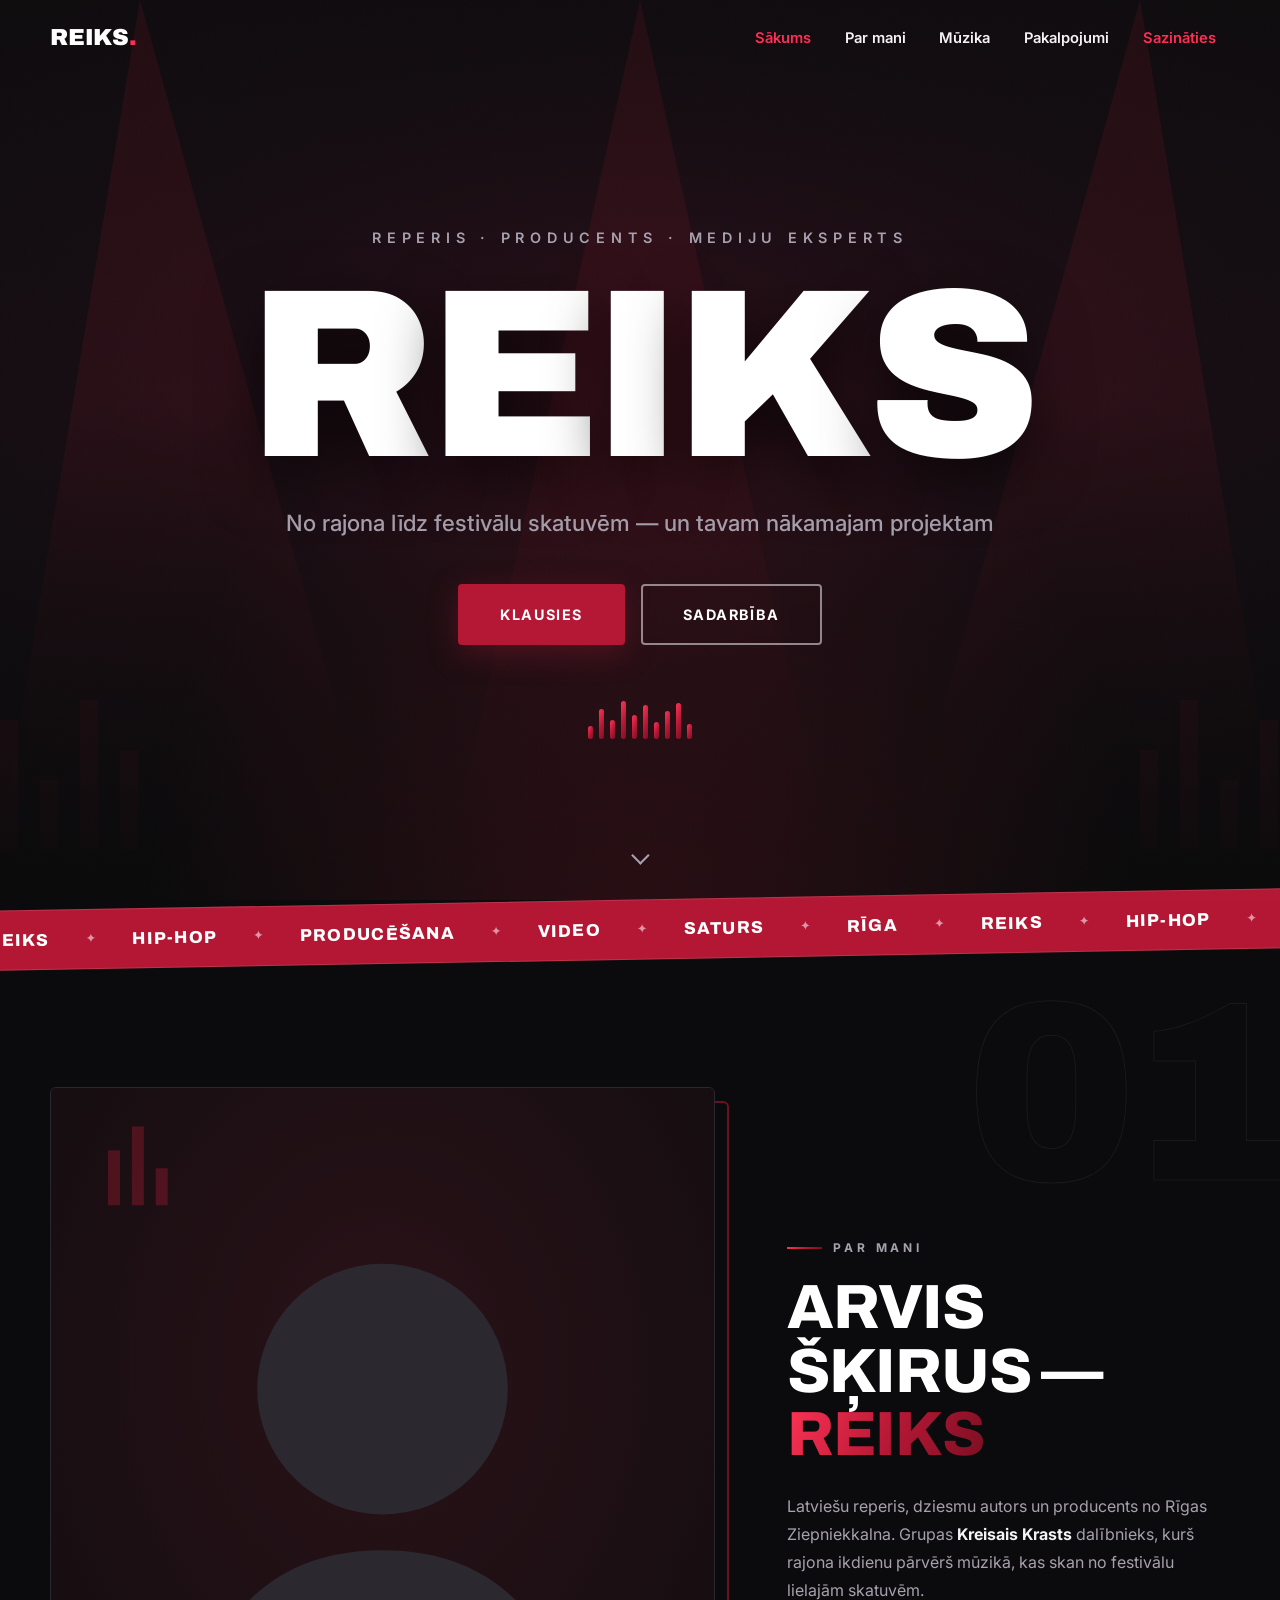
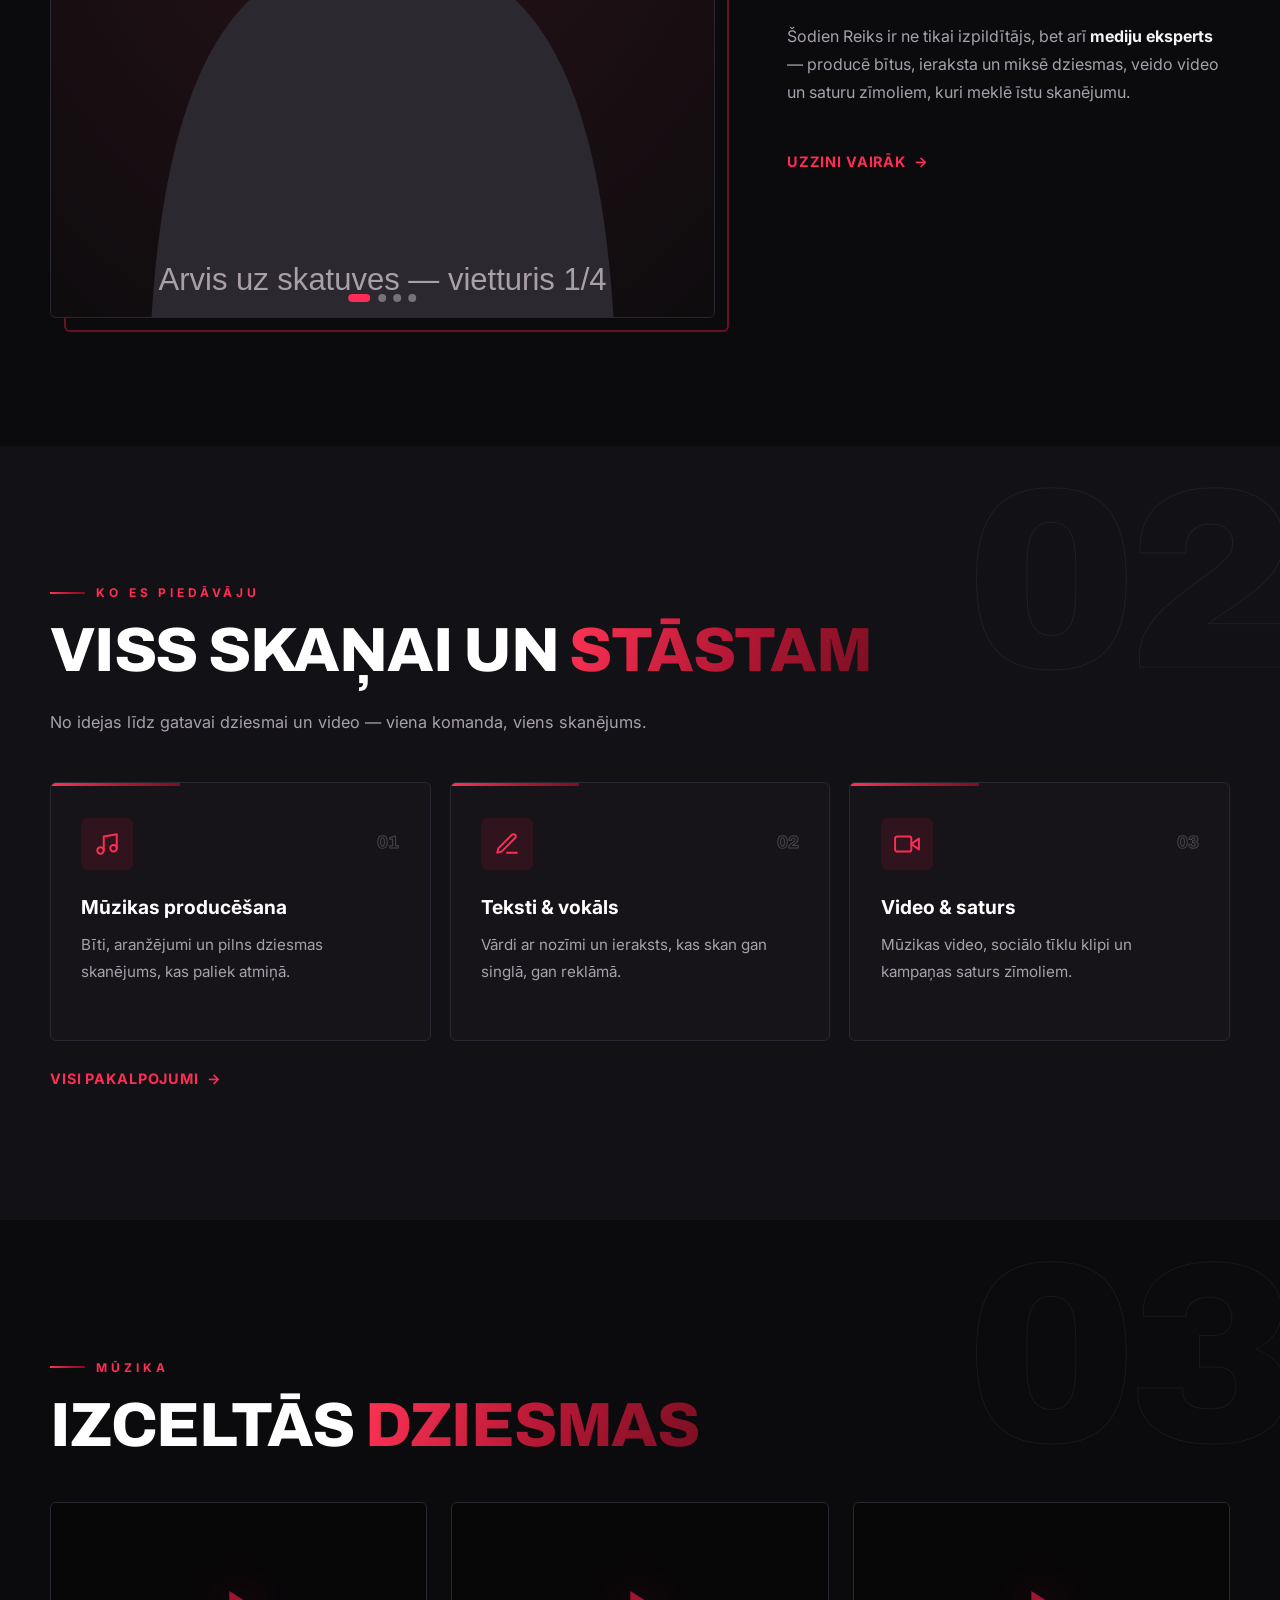
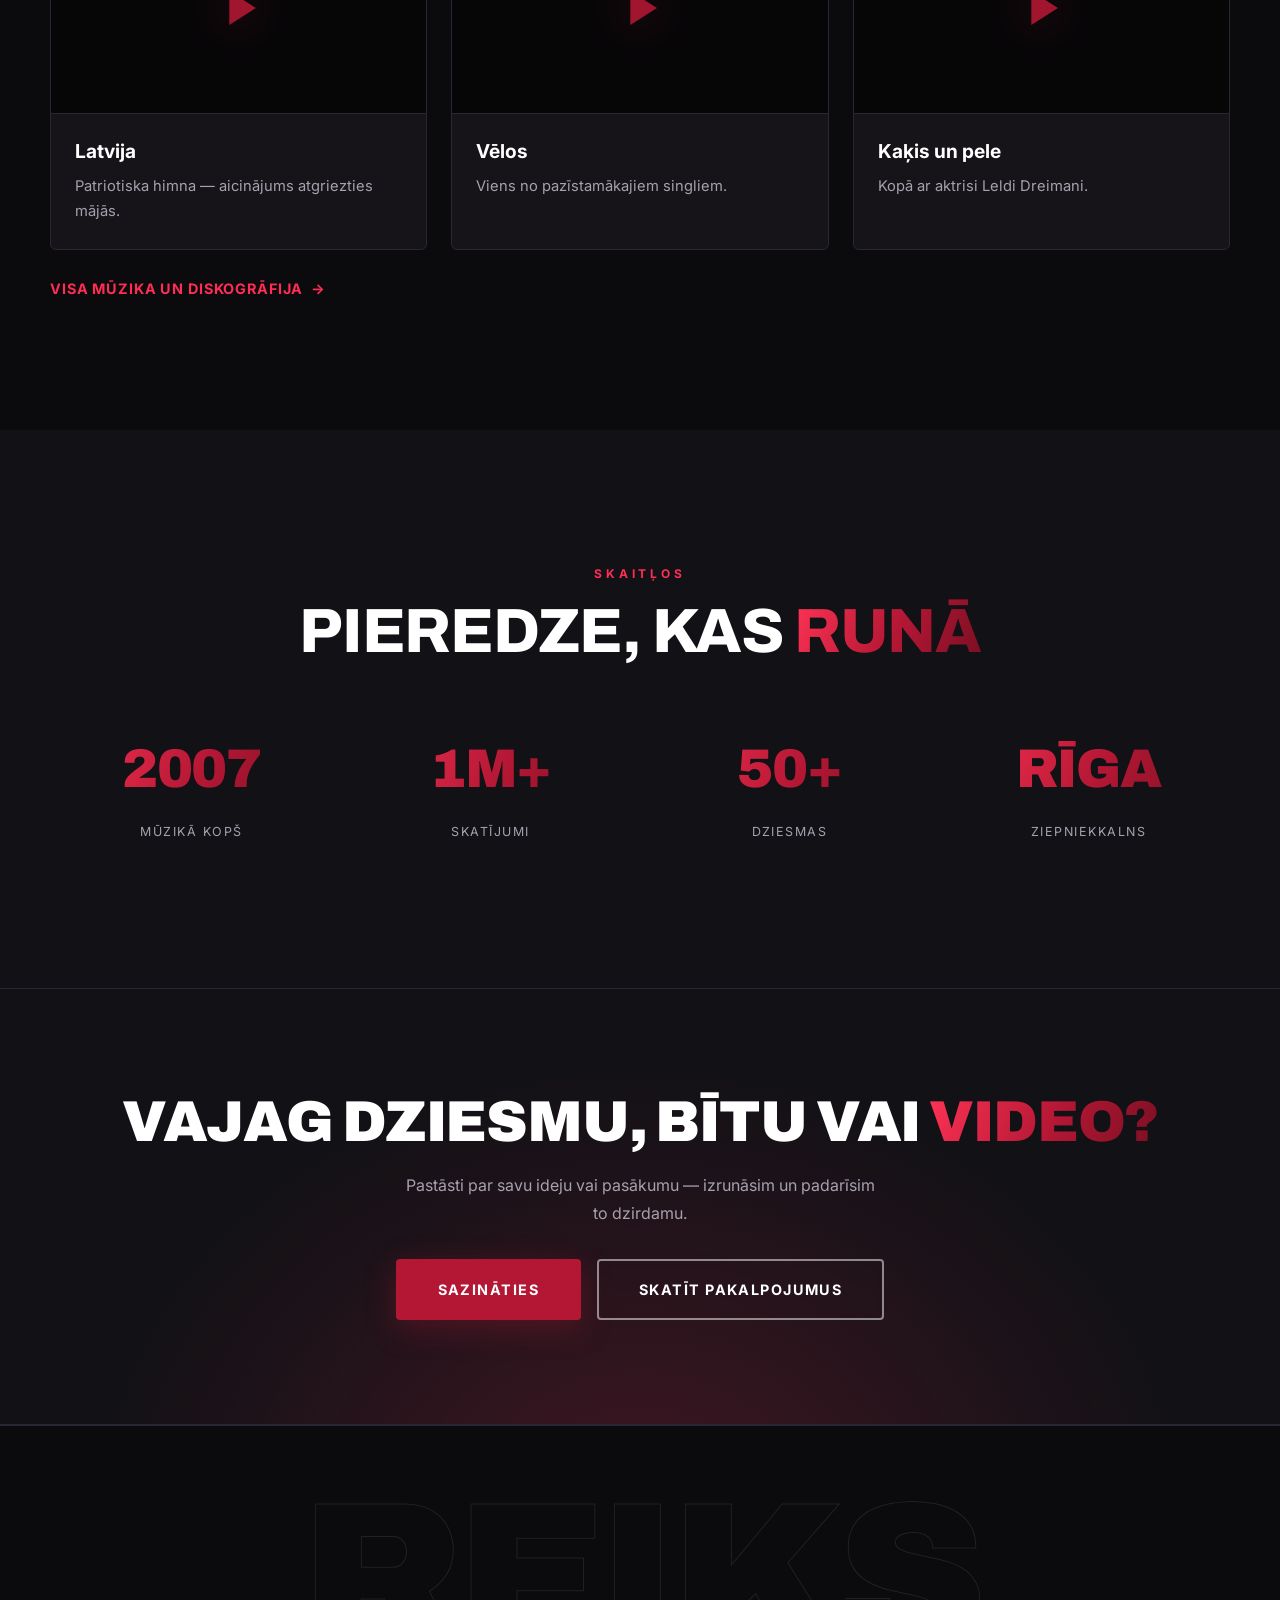
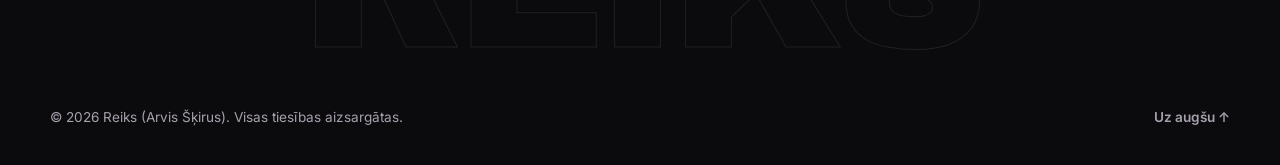
==== index.html @ 03c7bd0c "REIKS multi-page site: home, about, music, services Artist + media-expert site built on the reiks-la" ====
<!DOCTYPE html>
<html lang="lv">
<head>
  <meta charset="UTF-8">
  <meta name="viewport" content="width=device-width, initial-scale=1.0">
  <meta name="description" content="REIKS (Arvis Šķirus) — latviešu reperis, dziesmu autors, producents un mediju eksperts no Rīgas. Mūzika, sadarbības, producēšana, video un saturs.">
  <title>REIKS — Reperis · Producents · Mediju eksperts</title>
  <link rel="icon" type="image/svg+xml" href="assets/favicon.svg">
  <link rel="canonical" href="https://reiks.lv/">

  <!-- Open Graph / social sharing -->
  <meta property="og:type" content="website">
  <meta property="og:site_name" content="REIKS">
  <meta property="og:locale" content="lv_LV">
  <meta property="og:url" content="https://reiks.lv/">
  <meta property="og:title" content="REIKS — Reperis · Producents · Mediju eksperts">
  <meta property="og:description" content="Latviešu reperis, dziesmu autors, producents un mediju eksperts no Rīgas. Mūzika, producēšana, video un saturs.">
  <meta name="twitter:card" content="summary_large_image">

  <link rel="preconnect" href="https://fonts.googleapis.com">
  <link rel="preconnect" href="https://fonts.gstatic.com" crossorigin>
  <link href="https://fonts.googleapis.com/css2?family=Archivo:wght@600;700;800;900&family=Inter:wght@400;500;600;700;800&display=swap" rel="stylesheet">
  <link rel="stylesheet" href="styles.css">
</head>
<body>

  <div class="scroll-progress" aria-hidden="true"></div>

  <!-- ============================================================
       SHARED NAVIGATION (identical on every page — update all 4
       files if you change the links)
       ============================================================ -->
  <header class="site-header" id="site-header">
    <nav class="nav container" aria-label="Galvenā navigācija">
      <a href="/" class="nav__logo">REIKS<span class="nav__logo-dot">.</span></a>
      <button class="nav__toggle" aria-label="Atvērt izvēlni" aria-expanded="false" aria-controls="nav-menu">
        <span class="nav__toggle-bar"></span>
        <span class="nav__toggle-bar"></span>
        <span class="nav__toggle-bar"></span>
      </button>
      <ul class="nav__menu" id="nav-menu">
        <li><a href="/" class="nav__link nav__link--active">Sākums</a></li>
        <li><a href="/about" class="nav__link">Par mani</a></li>
        <li><a href="/music" class="nav__link">Mūzika</a></li>
        <li><a href="/services" class="nav__link">Pakalpojumi</a></li>
        <li><a href="/services#kontakti" class="nav__link nav__link--cta">Sazināties</a></li>
      </ul>
    </nav>
  </header>

  <main>

    <!-- ============================================================
         HERO
         ============================================================ -->
    <section class="hero" id="sakums">
      <div class="hero__overlay"></div>
      <div class="hero__content container">
        <p class="hero__kicker">Reperis · Producents · Mediju eksperts</p>
        <h1 class="hero__title" id="hero-title">REIKS</h1>
        <p class="hero__tagline">No rajona līdz festivālu skatuvēm — un tavam nākamajam projektam</p>
        <div class="hero__actions">
          <a href="/music" class="btn btn--primary">Klausies</a>
          <a href="/services" class="btn btn--outline">Sadarbība</a>
        </div>
        <div class="hero__eq" aria-hidden="true">
          <span></span><span></span><span></span><span></span><span></span>
          <span></span><span></span><span></span><span></span><span></span>
        </div>
      </div>
      <a href="#par-mani" class="hero__scroll" aria-label="Ritināt uz leju">
        <span class="hero__scroll-arrow"></span>
      </a>
    </section>

    <!-- MARQUEE -->
    <div class="marquee" aria-hidden="true">
      <div class="marquee__inner">
        <span>REIKS</span><i>✦</i><span>HIP-HOP</span><i>✦</i><span>PRODUCĒŠANA</span><i>✦</i><span>VIDEO</span><i>✦</i><span>SATURS</span><i>✦</i><span>RĪGA</span><i>✦</i>
        <span>REIKS</span><i>✦</i><span>HIP-HOP</span><i>✦</i><span>PRODUCĒŠANA</span><i>✦</i><span>VIDEO</span><i>✦</i><span>SATURS</span><i>✦</i><span>RĪGA</span><i>✦</i>
      </div>
    </div>

    <!-- ============================================================
         ABOUT TEASER (links to About page)
         ============================================================ -->
    <section class="section about" id="par-mani">
      <span class="section__ghost" aria-hidden="true">01</span>
      <div class="container split">
        <div class="split__media reveal">
          <div class="slideshow" role="img" aria-label="Reiks — foto slīdrāde">
            <img class="slideshow__slide slideshow__slide--active" src="assets/images/slide-1.svg" alt="Reiks uz skatuves">
            <img class="slideshow__slide" src="assets/images/slide-2.svg" alt="Reiks studijā" loading="lazy">
            <img class="slideshow__slide" src="assets/images/slide-3.svg" alt="Reiks festivālā" loading="lazy">
            <img class="slideshow__slide" src="assets/images/slide-4.svg" alt="Reiks ar publiku" loading="lazy">
            <div class="slideshow__dots" aria-hidden="true"></div>
          </div>
          <div class="about__image-frame" aria-hidden="true"></div>
        </div>
        <div class="about__text">
          <p class="section__kicker reveal">Par mani</p>
          <h2 class="section__title reveal">Arvis Šķirus — <span class="accent">Reiks</span></h2>
          <p class="reveal">
            Latviešu reperis, dziesmu autors un producents no Rīgas Ziepniekkalna.
            Grupas <strong>Kreisais Krasts</strong> dalībnieks, kurš rajona ikdienu
            pārvērš mūzikā, kas skan no festivālu lielajām skatuvēm.
          </p>
          <p class="reveal">
            Šodien Reiks ir ne tikai izpildītājs, bet arī <strong>mediju eksperts</strong> —
            producē bītus, ieraksta un miksē dziesmas, veido video un saturu
            zīmoliem, kuri meklē īstu skanējumu.
          </p>
          <a href="/about" class="arrow-link reveal">Uzzini vairāk <span aria-hidden="true">→</span></a>
        </div>
      </div>
    </section>

    <!-- ============================================================
         CAPABILITIES PREVIEW (links to Services page)
         ============================================================ -->
    <section class="section section--alt" id="prasmes">
      <span class="section__ghost" aria-hidden="true">02</span>
      <div class="container">
        <p class="section__kicker reveal">Ko es piedāvāju</p>
        <h2 class="section__title reveal">Viss skaņai un <span class="accent">stāstam</span></h2>
        <p class="section__lead reveal">
          No idejas līdz gatavai dziesmai un video — viena komanda, viens skanējums.
        </p>

        <div class="services-grid">
          <article class="service-card glow-card reveal">
            <div class="service-card__head">
              <div class="service-card__icon" aria-hidden="true">
                <svg viewBox="0 0 24 24" fill="none" stroke="currentColor" stroke-width="1.8" stroke-linecap="round" stroke-linejoin="round"><path d="M9 18V5l12-2v13"/><circle cx="6" cy="18" r="3"/><circle cx="18" cy="16" r="3"/></svg>
              </div>
              <span class="service-card__no">01</span>
            </div>
            <h3 class="service-card__title">Mūzikas producēšana</h3>
            <p class="service-card__text">Bīti, aranžējumi un pilns dziesmas skanējums, kas paliek atmiņā.</p>
          </article>

          <article class="service-card glow-card reveal">
            <div class="service-card__head">
              <div class="service-card__icon" aria-hidden="true">
                <svg viewBox="0 0 24 24" fill="none" stroke="currentColor" stroke-width="1.8" stroke-linecap="round" stroke-linejoin="round"><path d="M12 20h9"/><path d="M16.5 3.5a2.121 2.121 0 0 1 3 3L7 19l-4 1 1-4L16.5 3.5z"/></svg>
              </div>
              <span class="service-card__no">02</span>
            </div>
            <h3 class="service-card__title">Teksti & vokāls</h3>
            <p class="service-card__text">Vārdi ar nozīmi un ieraksts, kas skan gan singlā, gan reklāmā.</p>
          </article>

          <article class="service-card glow-card reveal">
            <div class="service-card__head">
              <div class="service-card__icon" aria-hidden="true">
                <svg viewBox="0 0 24 24" fill="none" stroke="currentColor" stroke-width="1.8" stroke-linecap="round" stroke-linejoin="round"><path d="M23 7l-7 5 7 5V7z"/><rect x="1" y="5" width="15" height="14" rx="2" ry="2"/></svg>
              </div>
              <span class="service-card__no">03</span>
            </div>
            <h3 class="service-card__title">Video & saturs</h3>
            <p class="service-card__text">Mūzikas video, sociālo tīklu klipi un kampaņas saturs zīmoliem.</p>
          </article>
        </div>

        <a href="/services" class="arrow-link reveal">Visi pakalpojumi <span aria-hidden="true">→</span></a>
      </div>
    </section>

    <!-- ============================================================
         FEATURED MUSIC (links to Music page)
         ============================================================ -->
    <section class="section music" id="muzika">
      <span class="section__ghost" aria-hidden="true">03</span>
      <div class="container">
        <p class="section__kicker reveal">Mūzika</p>
        <h2 class="section__title reveal">Izceltās <span class="accent">dziesmas</span></h2>

        <div class="music__grid">
          <article class="track-card glow-card reveal">
            <div class="track-card__embed">
              <!-- EMBED PLACEHOLDER — replace with a YouTube/Spotify iframe -->
              <div class="track-card__placeholder" aria-hidden="true">
                <svg viewBox="0 0 24 24" fill="currentColor"><path d="M8 5v14l11-7z"/></svg>
              </div>
            </div>
            <div class="track-card__body">
              <h3 class="track-card__title">Latvija</h3>
              <p class="track-card__text">Patriotiska himna — aicinājums atgriezties mājās.</p>
            </div>
          </article>

          <article class="track-card glow-card reveal">
            <div class="track-card__embed">
              <div class="track-card__placeholder" aria-hidden="true">
                <svg viewBox="0 0 24 24" fill="currentColor"><path d="M8 5v14l11-7z"/></svg>
              </div>
            </div>
            <div class="track-card__body">
              <h3 class="track-card__title">Vēlos</h3>
              <p class="track-card__text">Viens no pazīstamākajiem singliem.</p>
            </div>
          </article>

          <article class="track-card glow-card reveal">
            <div class="track-card__embed">
              <div class="track-card__placeholder" aria-hidden="true">
                <svg viewBox="0 0 24 24" fill="currentColor"><path d="M8 5v14l11-7z"/></svg>
              </div>
            </div>
            <div class="track-card__body">
              <h3 class="track-card__title">Kaķis un pele</h3>
              <p class="track-card__text">Kopā ar aktrisi Leldi Dreimani.</p>
            </div>
          </article>
        </div>

        <a href="/music" class="arrow-link reveal">Visa mūzika un diskogrāfija <span aria-hidden="true">→</span></a>
      </div>
    </section>

    <!-- ============================================================
         METRICS BAND
         ============================================================ -->
    <section class="section section--alt section--center">
      <div class="container">
        <p class="section__kicker reveal">Skaitļos</p>
        <h2 class="section__title reveal">Pieredze, kas <span class="accent">runā</span></h2>
        <div class="metrics">
          <div class="metric reveal"><span class="metric__num">2007</span><span class="metric__label">Mūzikā kopš</span></div>
          <div class="metric reveal"><span class="metric__num">1M+</span><span class="metric__label">Skatījumi</span></div>
          <div class="metric reveal"><span class="metric__num">50+</span><span class="metric__label">Dziesmas</span></div>
          <div class="metric reveal"><span class="metric__num">RĪGA</span><span class="metric__label">Ziepniekkalns</span></div>
        </div>
      </div>
    </section>

    <!-- ============================================================
         CTA BAND
         ============================================================ -->
    <section class="cta-band">
      <div class="container">
        <h2 class="cta-band__title reveal">Vajag dziesmu, bītu vai <span class="accent">video?</span></h2>
        <p class="cta-band__text reveal">Pastāsti par savu ideju vai pasākumu — izrunāsim un padarīsim to dzirdamu.</p>
        <div class="cta-band__actions reveal">
          <a href="/services#kontakti" class="btn btn--primary">Sazināties</a>
          <a href="/services" class="btn btn--outline">Skatīt pakalpojumus</a>
        </div>
      </div>
    </section>

  </main>

  <!-- ============================================================
       SHARED FOOTER
       ============================================================ -->
  <footer class="site-footer">
    <p class="site-footer__wordmark" aria-hidden="true">REIKS</p>
    <div class="container site-footer__inner">
      <p class="site-footer__copy">© <span id="year">2026</span> Reiks (Arvis Šķirus). Visas tiesības aizsargātas.</p>
      <a href="#sakums" class="site-footer__top">Uz augšu ↑</a>
    </div>
  </footer>

  <script src="script.js"></script>
</body>
</html>
---- styles.css ----
/* ================================================================
   REIKS — LANDING PAGE STYLES  (v2 — "top tier" design pass)
   ----------------------------------------------------------------
   HOW TO EDIT:
   - All colors, fonts and spacing live in the :root variables below.
     Change a value once and it updates everywhere.
   - Each section of the page has its own clearly-marked block.
   - Mobile-first: base styles are for phones; @media blocks at the
     end adapt the layout for tablets and desktops.
   ================================================================ */

/* ----------------------------------------------------------------
   DESIGN TOKENS (colors, fonts, spacing)
   ---------------------------------------------------------------- */
:root {
  /* Colors — crimson accent on a warm near-black theme (bold-modern) */
  --color-bg:        #0b0b0d;   /* page background */
  --color-bg-alt:    #121116;   /* alternate section background */
  --color-surface:   #161419;   /* cards */
  --color-border:    #2a2732;   /* subtle card borders */
  --color-text:      #f5f2f6;   /* main text */
  --color-text-dim:  #a7a0ad;   /* secondary text */
  --color-accent:    #b31734;   /* deep crimson */
  --color-accent-hi: #ff2d55;   /* vivid crimson for glows/hovers */
  --color-white:     #ffffff;

  /* Gradient used for accent text and glows */
  --gradient-accent: linear-gradient(115deg, #ff3355 0%, #b31734 55%, #7a0f22 100%);

  /* Typography — Archivo (heavy) for display, Inter for body (see <head>) */
  --font-display: "Archivo", "Arial Black", Impact, sans-serif;
  --font-body: "Inter", "Segoe UI", system-ui, sans-serif;
  --display-weight: 800;

  /* Layout — sharper, more architectural than before */
  --container-max: 1180px;
  --section-pad: clamp(4.5rem, 11vw, 8rem);
  --radius: 6px;
  --radius-sm: 4px;
}

/* ----------------------------------------------------------------
   RESET & BASE
   ---------------------------------------------------------------- */
*, *::before, *::after { box-sizing: border-box; margin: 0; padding: 0; }

html { scroll-behavior: smooth; }

body {
  font-family: var(--font-body);
  background: var(--color-bg);
  color: var(--color-text);
  line-height: 1.75;
  -webkit-font-smoothing: antialiased;
  overflow-x: hidden; /* ghost numbers overflow on purpose */
}

img { max-width: 100%; display: block; }

a { color: inherit; }

/* Film-grain texture over the whole page — subtle, adds analog warmth.
   Pure CSS (SVG noise), sits above everything but ignores clicks. */
body::after {
  content: "";
  position: fixed;
  inset: 0;
  z-index: 300;
  pointer-events: none;
  opacity: 0.05;
  mix-blend-mode: overlay;
  background-image: url("data:image/svg+xml,%3Csvg xmlns='http://www.w3.org/2000/svg' width='160' height='160'%3E%3Cfilter id='n'%3E%3CfeTurbulence type='fractalNoise' baseFrequency='0.85' numOctaves='2' stitchTiles='stitch'/%3E%3C/filter%3E%3Crect width='100%25' height='100%25' filter='url(%23n)'/%3E%3C/svg%3E");
}

/* Visible focus outline for keyboard users */
a:focus-visible, button:focus-visible, input:focus-visible, textarea:focus-visible {
  outline: 2px solid var(--color-accent-hi);
  outline-offset: 3px;
}

::selection { background: var(--color-accent); color: var(--color-white); }

.container {
  width: min(100% - 2.5rem, var(--container-max));
  margin-inline: auto;
}

/* Accent words inside headings get the gradient treatment */
.accent {
  background: var(--gradient-accent);
  -webkit-background-clip: text;
  background-clip: text;
  color: transparent;
}

/* ----------------------------------------------------------------
   SCROLL PROGRESS BAR (top of page; width set by script.js)
   ---------------------------------------------------------------- */
.scroll-progress {
  position: fixed;
  top: 0; left: 0;
  height: 3px;
  width: 0%;
  background: var(--gradient-accent);
  z-index: 200;
}

/* ----------------------------------------------------------------
   BUTTONS
   ---------------------------------------------------------------- */
.btn {
  position: relative;
  display: inline-block;
  padding: 1rem 2.5rem;
  font-weight: 700;
  font-size: 0.9rem;
  letter-spacing: 0.1em;
  text-decoration: none;
  text-transform: uppercase;
  border-radius: var(--radius-sm);
  border: 2px solid transparent;
  cursor: pointer;
  overflow: hidden;
  transition: transform 0.2s ease, background 0.2s ease,
              border-color 0.2s ease, box-shadow 0.2s ease, color 0.2s ease;
}
.btn:hover { transform: translateY(-3px); }
.btn:active { transform: translateY(-1px); }

.btn--primary {
  background: var(--color-accent);
  color: var(--color-white);
  box-shadow: 0 8px 30px rgba(158, 27, 50, 0.35);
}
.btn--primary:hover {
  background: var(--color-accent-hi);
  box-shadow: 0 12px 40px rgba(224, 41, 77, 0.45);
}

/* Outline button — crimson fill sweeps up from the bottom on hover */
.btn--outline {
  border-color: rgba(255, 255, 255, 0.5);
  color: var(--color-white);
  backdrop-filter: blur(4px);
  z-index: 0;
}
.btn--outline::before {
  content: "";
  position: absolute;
  inset: 0;
  z-index: -1;
  background: var(--color-accent);
  transform: translateY(100%);
  transition: transform 0.3s cubic-bezier(0.4, 0, 0.2, 1);
}
.btn--outline:hover {
  border-color: var(--color-accent);
  color: var(--color-white);
}
.btn--outline:hover::before { transform: translateY(0); }

.btn--full { width: 100%; }
.btn--sm { padding: 0.75rem 1.7rem; font-size: 0.82rem; }

/* ----------------------------------------------------------------
   NAVIGATION (sticky header; .site-header--solid added on scroll)
   ---------------------------------------------------------------- */
.site-header {
  position: fixed;
  top: 0; left: 0; right: 0;
  z-index: 100;
  transition: background 0.3s ease, border-color 0.3s ease;
  border-bottom: 1px solid transparent;
}
.site-header--solid {
  background: rgba(10, 10, 11, 0.82);
  backdrop-filter: blur(14px);
  border-bottom-color: var(--color-border);
}

.nav {
  display: flex;
  align-items: center;
  justify-content: space-between;
  padding-block: 1.1rem;
}

.nav__logo {
  font-family: var(--font-display);
  font-weight: 900;
  font-size: 1.45rem;
  letter-spacing: -0.01em;
  text-transform: uppercase;
  text-decoration: none;
  color: var(--color-white);
}
.nav__logo-dot { color: var(--color-accent-hi); }
.nav__logo:hover { color: var(--color-accent-hi); }

/* Hamburger button — hidden on desktop */
.nav__toggle {
  display: flex;
  flex-direction: column;
  gap: 5px;
  background: none;
  border: none;
  padding: 6px;
  cursor: pointer;
}
.nav__toggle-bar {
  width: 26px;
  height: 2px;
  background: var(--color-white);
  border-radius: 2px;
  transition: transform 0.25s ease, opacity 0.25s ease;
}
.nav__toggle[aria-expanded="true"] .nav__toggle-bar:nth-child(1) { transform: translateY(7px) rotate(45deg); }
.nav__toggle[aria-expanded="true"] .nav__toggle-bar:nth-child(2) { opacity: 0; }
.nav__toggle[aria-expanded="true"] .nav__toggle-bar:nth-child(3) { transform: translateY(-7px) rotate(-45deg); }

/* Mobile menu — collapsed by default, opened via JS (.nav__menu--open) */
.nav__menu {
  position: absolute;
  top: 100%;
  left: 0; right: 0;
  display: flex;
  flex-direction: column;
  list-style: none;
  background: rgba(10, 10, 11, 0.97);
  backdrop-filter: blur(14px);
  border-bottom: 1px solid var(--color-border);
  max-height: 0;
  overflow: hidden;
  transition: max-height 0.35s ease;
}
.nav__menu--open { max-height: 30rem; }

.nav__link {
  display: block;
  padding: 0.95rem 1.5rem;
  text-decoration: none;
  font-weight: 600;
  font-size: 0.95rem;
  color: var(--color-text);
  transition: color 0.2s ease;
}
.nav__link:hover,
.nav__link--active { color: var(--color-accent-hi); }

.nav__link--cta { color: var(--color-accent-hi); }

/* ----------------------------------------------------------------
   1. HERO
   ---------------------------------------------------------------- */
.hero {
  position: relative;
  min-height: 100svh;
  display: flex;
  align-items: center;
  justify-content: center;
  text-align: center;

  /* HERO BACKGROUND IMAGE — replace hero-bg.svg with a real photo,
     e.g. url("assets/images/hero-bg.jpg") */
  background: url("assets/images/hero-bg.svg") center / cover no-repeat, var(--color-bg);
}

/* Dark gradient + vignette over the background so text stays readable */
.hero__overlay {
  position: absolute;
  inset: 0;
  background:
    radial-gradient(ellipse at 50% 110%, rgba(158, 27, 50, 0.22), transparent 55%),
    linear-gradient(to bottom,
      rgba(10, 10, 11, 0.6) 0%,
      rgba(10, 10, 11, 0.3) 45%,
      rgba(10, 10, 11, 0.97) 100%);
}

.hero__content { position: relative; z-index: 1; padding-top: 4rem; }

.hero__kicker {
  text-transform: uppercase;
  letter-spacing: 0.4em;
  font-size: clamp(0.7rem, 2vw, 0.9rem);
  font-weight: 600;
  color: var(--color-text-dim);
  margin-bottom: 1.2rem;
}

.hero__title {
  font-family: var(--font-display);
  font-weight: 900;
  font-size: clamp(5rem, 22vw, 15rem);
  line-height: 0.88;
  letter-spacing: -0.03em;
  text-transform: uppercase;
  color: var(--color-white);
  text-shadow: 0 20px 60px rgba(0, 0, 0, 0.7);
}

/* Letters injected by script.js animate in one-by-one */
.hero__title .letter {
  display: inline-block;
  opacity: 0;
  transform: translateY(0.4em) rotate(4deg);
  animation: letter-in 0.7s cubic-bezier(0.2, 0.7, 0.2, 1) forwards;
  animation-delay: calc(var(--i) * 90ms + 150ms);
}
@keyframes letter-in {
  to { opacity: 1; transform: translateY(0) rotate(0); }
}

.hero__tagline {
  font-size: clamp(1.05rem, 3vw, 1.4rem);
  font-weight: 500;
  color: var(--color-text-dim);
  margin: 1.4rem 0 2.6rem;
}

.hero__actions {
  display: flex;
  flex-wrap: wrap;
  gap: 1rem;
  justify-content: center;
}

/* Animated equalizer — 10 bars pulsing at different speeds */
.hero__eq {
  display: flex;
  gap: 6px;
  justify-content: center;
  align-items: flex-end;
  height: 42px;
  margin-top: 3.2rem;
}
.hero__eq span {
  width: 5px;
  border-radius: 3px;
  background: var(--gradient-accent);
  animation: eq-bounce 1.1s ease-in-out infinite alternate;
}
/* Each bar gets its own rhythm */
.hero__eq span:nth-child(1)  { height: 30%; animation-duration: 0.9s;  }
.hero__eq span:nth-child(2)  { height: 70%; animation-duration: 1.3s;  }
.hero__eq span:nth-child(3)  { height: 45%; animation-duration: 0.8s;  }
.hero__eq span:nth-child(4)  { height: 90%; animation-duration: 1.15s; }
.hero__eq span:nth-child(5)  { height: 55%; animation-duration: 0.95s; }
.hero__eq span:nth-child(6)  { height: 80%; animation-duration: 1.25s; }
.hero__eq span:nth-child(7)  { height: 40%; animation-duration: 0.85s; }
.hero__eq span:nth-child(8)  { height: 65%; animation-duration: 1.05s; }
.hero__eq span:nth-child(9)  { height: 85%; animation-duration: 1.35s; }
.hero__eq span:nth-child(10) { height: 35%; animation-duration: 0.75s; }
@keyframes eq-bounce {
  from { transform: scaleY(0.3); }
  to   { transform: scaleY(1); }
}

/* Bouncing scroll-down arrow */
.hero__scroll {
  position: absolute;
  bottom: 1.8rem;
  left: 50%;
  transform: translateX(-50%);
  z-index: 1;
  padding: 0.6rem;
}
.hero__scroll-arrow {
  display: block;
  width: 13px;
  height: 13px;
  border-right: 2px solid var(--color-text-dim);
  border-bottom: 2px solid var(--color-text-dim);
  transform: rotate(45deg);
  animation: bounce 2s infinite;
}
@keyframes bounce {
  0%, 100% { transform: rotate(45deg) translate(0, 0); }
  50%      { transform: rotate(45deg) translate(6px, 6px); }
}

/* ----------------------------------------------------------------
   MARQUEE RIBBON — infinite scrolling strip below the hero
   ---------------------------------------------------------------- */
.marquee {
  overflow: hidden;
  background: var(--color-accent);
  transform: rotate(-1deg) scale(1.02); /* slight tilt = energy */
  padding-block: 0.85rem;
  border-block: 1px solid rgba(255, 255, 255, 0.12);
}
.marquee__inner {
  display: flex;
  align-items: center;
  gap: 2.2rem;
  width: max-content;
  animation: marquee-scroll 22s linear infinite;
}
.marquee__inner span {
  font-family: var(--font-display);
  font-weight: 800;
  font-size: 1.05rem;
  letter-spacing: 0.06em;
  text-transform: uppercase;
  color: var(--color-white);
  white-space: nowrap;
}
.marquee__inner i {
  font-style: normal;
  color: rgba(255, 255, 255, 0.55);
  font-size: 0.8rem;
}
@keyframes marquee-scroll {
  from { transform: translateX(0); }
  to   { transform: translateX(-50%); } /* content is duplicated, so -50% loops seamlessly */
}

/* ----------------------------------------------------------------
   SHARED SECTION STYLES
   ---------------------------------------------------------------- */
.section {
  position: relative;
  padding-block: var(--section-pad);
}

.section--alt { background: var(--color-bg-alt); }

/* Giant ghost number in the section corner (decorative) */
.section__ghost {
  position: absolute;
  top: 0.5rem;
  right: -0.5rem;
  font-family: var(--font-display);
  font-weight: 900;
  font-size: clamp(7rem, 22vw, 16rem);
  line-height: 1;
  letter-spacing: -0.04em;
  color: transparent;
  -webkit-text-stroke: 1px rgba(255, 255, 255, 0.06);
  pointer-events: none;
  user-select: none;
}

.section__kicker {
  display: inline-flex;
  align-items: center;
  gap: 0.7rem;
  text-transform: uppercase;
  letter-spacing: 0.32em;
  font-size: 0.75rem;
  font-weight: 700;
  color: var(--color-accent-hi);
  margin-bottom: 1rem;
}
/* Little line before the kicker text */
.section__kicker::before {
  content: "";
  width: 2.2rem;
  height: 2px;
  background: var(--gradient-accent);
}

.section__title {
  font-family: var(--font-display);
  font-weight: 800;
  font-size: clamp(2.3rem, 6.2vw, 3.9rem);
  line-height: 1.02;
  letter-spacing: -0.02em;
  margin-bottom: 1.6rem;
  color: var(--color-white);
  text-transform: uppercase;
}

/* ----------------------------------------------------------------
   GLOW CARDS — shared hover treatment (mouse-tracking radial glow).
   script.js updates --mx / --my with the cursor position.
   ---------------------------------------------------------------- */
.glow-card {
  position: relative;
  background: var(--color-surface);
  border: 1px solid var(--color-border);
  border-radius: var(--radius);
  overflow: hidden;
  transition: transform 0.25s ease, border-color 0.25s ease, box-shadow 0.25s ease;
}
.glow-card::before {
  content: "";
  position: absolute;
  inset: 0;
  background: radial-gradient(340px circle at var(--mx, 50%) var(--my, 50%),
              rgba(224, 41, 77, 0.13), transparent 65%);
  opacity: 0;
  transition: opacity 0.3s ease;
  pointer-events: none;
}
.glow-card:hover {
  transform: translateY(-6px);
  border-color: rgba(224, 41, 77, 0.45);
  box-shadow: 0 18px 50px rgba(0, 0, 0, 0.45);
}
.glow-card:hover::before { opacity: 1; }

/* ----------------------------------------------------------------
   2. ABOUT
   ---------------------------------------------------------------- */
.about__grid {
  display: grid;
  gap: 3rem;
}

.about__media { position: relative; }

/* --- Video-style slideshow -------------------------------------
   Slides sit on top of each other; the active one fades in and
   slowly zooms (Ken Burns effect), so it feels like video footage.
   script.js rotates the .slideshow__slide--active class. */
.slideshow {
  position: relative;
  z-index: 1;
  aspect-ratio: 4 / 5;
  border-radius: var(--radius);
  border: 1px solid var(--color-border);
  overflow: hidden;
  background: var(--color-surface);
}

.slideshow__slide {
  position: absolute;
  inset: 0;
  width: 100%;
  height: 100%;
  object-fit: cover;
  opacity: 0;
  transform: scale(1);
  transition: opacity 1.2s ease;
}
.slideshow__slide--active {
  opacity: 1;
  /* Slow push-in: 1 → 1.08 over the length of the slide */
  animation: kenburns 6s ease-out forwards;
}
@keyframes kenburns {
  from { transform: scale(1); }
  to   { transform: scale(1.08); }
}

/* Progress dots (bottom centre); built by script.js */
.slideshow__dots {
  position: absolute;
  bottom: 0.9rem;
  left: 50%;
  transform: translateX(-50%);
  display: flex;
  gap: 0.45rem;
  z-index: 2;
}
.slideshow__dot {
  width: 8px;
  height: 8px;
  border-radius: 999px;
  border: none;
  padding: 0;
  cursor: pointer;
  background: rgba(255, 255, 255, 0.35);
  transition: background 0.3s ease, width 0.3s ease;
}
.slideshow__dot--active {
  width: 22px;
  background: var(--color-accent-hi);
}

/* Offset maroon frame behind the slideshow */
.about__image-frame {
  position: absolute;
  inset: 0;
  border-radius: var(--radius);
  border: 2px solid var(--color-accent);
  transform: translate(14px, 14px);
  opacity: 0.55;
}

.about__text p { margin-bottom: 1.1rem; color: var(--color-text-dim); }
.about__text p strong { color: var(--color-text); }

/* Stats strip */
.about__stats {
  display: grid;
  grid-template-columns: repeat(3, 1fr);
  gap: 1rem;
  margin-top: 2.2rem;
  border-top: 1px solid var(--color-border);
  padding-top: 1.8rem;
}
.stat__num {
  display: block;
  font-family: var(--font-display);
  font-weight: 800;
  letter-spacing: -0.02em;
  font-size: clamp(1.5rem, 4vw, 2.2rem);
  background: var(--gradient-accent);
  -webkit-background-clip: text;
  background-clip: text;
  color: transparent;
}
.stat__label {
  font-size: 0.78rem;
  text-transform: uppercase;
  letter-spacing: 0.1em;
  color: var(--color-text-dim);
}

/* ----------------------------------------------------------------
   3. SKILLS (What He Does)
   ---------------------------------------------------------------- */
.skills__grid {
  display: grid;
  gap: 1.2rem;
  margin-top: 2.8rem;
  grid-template-columns: 1fr;
}

.skill-card { padding: 2.2rem 1.8rem; }

.skill-card__icon {
  width: 52px;
  height: 52px;
  display: flex;
  align-items: center;
  justify-content: center;
  border-radius: var(--radius);
  background: rgba(179, 23, 52, 0.16);
  color: var(--color-accent-hi);
  margin-bottom: 1.4rem;
}
.skill-card__icon svg { width: 26px; height: 26px; }

.skill-card__title {
  font-size: 1.15rem;
  font-weight: 700;
  margin-bottom: 0.5rem;
  color: var(--color-white);
}

.skill-card__text {
  color: var(--color-text-dim);
  font-size: 0.95rem;
}

/* The call-out card in the last grid slot */
.skill-card--highlight {
  display: flex;
  flex-direction: column;
  justify-content: center;
  align-items: flex-start;
  gap: 0.4rem;
  background: linear-gradient(140deg, rgba(158, 27, 50, 0.25), var(--color-surface) 65%);
  border-color: rgba(224, 41, 77, 0.35);
}
.skill-card--highlight .btn { margin-top: 1rem; }

/* ----------------------------------------------------------------
   4. MUSIC (featured tracks)
   ---------------------------------------------------------------- */
.music__grid {
  display: grid;
  gap: 1.5rem;
  margin-top: 2.8rem;
  grid-template-columns: 1fr;
}

.track-card__embed {
  aspect-ratio: 16 / 9;
  background: #060607;
  border-bottom: 1px solid var(--color-border);
}
.track-card__embed iframe { width: 100%; height: 100%; border: 0; }

/* Play-button placeholder shown until a real embed is pasted in */
.track-card__placeholder {
  width: 100%;
  height: 100%;
  display: flex;
  align-items: center;
  justify-content: center;
}
.track-card__placeholder svg {
  width: 58px;
  height: 58px;
  color: var(--color-accent);
  opacity: 0.9;
  filter: drop-shadow(0 0 24px rgba(224, 41, 77, 0.45));
  transition: transform 0.25s ease;
}
.track-card:hover .track-card__placeholder svg { transform: scale(1.15); }

.track-card__body { padding: 1.3rem 1.5rem 1.5rem; }

.track-card__title {
  font-size: 1.2rem;
  font-weight: 700;
  color: var(--color-white);
  margin-bottom: 0.3rem;
}

.track-card__text {
  color: var(--color-text-dim);
  font-size: 0.92rem;
}

/* ----------------------------------------------------------------
   5. DISCOGRAPHY — big interactive rows
   ---------------------------------------------------------------- */
.discography__list {
  list-style: none;
  margin-top: 2.2rem;
}

.discography__item { border-bottom: 1px solid var(--color-border); }
.discography__item:first-child { border-top: 1px solid var(--color-border); }

.discography__row {
  display: flex;
  align-items: center;
  gap: 1.4rem;
  padding: 1.5rem 0.6rem;
  text-decoration: none;
  transition: background 0.25s ease, padding-left 0.25s ease;
}
.discography__row:hover {
  background: rgba(158, 27, 50, 0.09);
  padding-left: 1.4rem;
}

.discography__num {
  font-family: var(--font-display);
  font-weight: 700;
  font-size: 0.95rem;
  color: var(--color-text-dim);
  min-width: 2.4rem;
  transition: color 0.25s ease;
}
.discography__row:hover .discography__num { color: var(--color-accent-hi); }

.discography__name {
  flex: 1;
  font-family: var(--font-display);
  font-weight: 800;
  font-size: clamp(1.3rem, 4vw, 2rem);
  letter-spacing: -0.01em;
  text-transform: uppercase;
  color: var(--color-white);
}
.discography__name small {
  font-family: var(--font-body);
  font-size: 0.85rem;
  text-transform: none;
  letter-spacing: 0;
  color: var(--color-text-dim);
  margin-left: 0.6rem;
}

.discography__arrow {
  font-size: 1.4rem;
  color: var(--color-accent-hi);
  opacity: 0;
  transform: translateX(-10px);
  transition: opacity 0.25s ease, transform 0.25s ease;
}
.discography__row:hover .discography__arrow {
  opacity: 1;
  transform: translateX(0);
}

/* ----------------------------------------------------------------
   6. GALLERY
   ---------------------------------------------------------------- */
.gallery__grid {
  display: grid;
  gap: 1rem;
  margin-top: 2.8rem;
  grid-template-columns: repeat(2, 1fr);
}

.gallery__grid img {
  width: 100%;
  aspect-ratio: 1;
  object-fit: cover;
  border-radius: var(--radius);
  border: 1px solid var(--color-border);
  filter: saturate(0.9);
  transition: transform 0.3s ease, filter 0.3s ease, border-color 0.3s ease;
}
.gallery__grid img:hover {
  transform: scale(1.03);
  filter: saturate(1.15);
  border-color: rgba(224, 41, 77, 0.4);
}

/* ----------------------------------------------------------------
   7. CONTACT / BOOKING
   ---------------------------------------------------------------- */
.contact__grid {
  display: grid;
  gap: 3rem;
}

.contact__info p { color: var(--color-text-dim); }

.contact__socials {
  list-style: none;
  display: flex;
  gap: 0.8rem;
  margin-top: 2rem;
}
.contact__socials a {
  display: flex;
  align-items: center;
  justify-content: center;
  width: 48px;
  height: 48px;
  border-radius: var(--radius);
  border: 1px solid var(--color-border);
  color: var(--color-text-dim);
  transition: color 0.2s ease, border-color 0.2s ease,
              transform 0.2s ease, box-shadow 0.2s ease;
}
.contact__socials a:hover {
  color: var(--color-white);
  border-color: var(--color-accent);
  background: var(--color-accent);
  transform: translateY(-4px);
  box-shadow: 0 10px 26px rgba(158, 27, 50, 0.4);
}
.contact__socials svg { width: 20px; height: 20px; }

.contact__form { padding: 2.2rem 1.8rem; }

.form-field { margin-bottom: 1.3rem; }

.form-field label {
  display: block;
  font-weight: 600;
  font-size: 0.8rem;
  text-transform: uppercase;
  letter-spacing: 0.1em;
  margin-bottom: 0.45rem;
  color: var(--color-text-dim);
}

.form-field input,
.form-field textarea {
  width: 100%;
  padding: 0.9rem 1.1rem;
  font: inherit;
  color: var(--color-text);
  background: var(--color-bg);
  border: 1px solid var(--color-border);
  border-radius: var(--radius-sm);
  transition: border-color 0.2s ease, box-shadow 0.2s ease;
}
.form-field input:focus,
.form-field textarea:focus {
  border-color: var(--color-accent-hi);
  box-shadow: 0 0 0 3px rgba(224, 41, 77, 0.15);
  outline: none;
}

.form-field textarea { resize: vertical; }

.contact__form-status {
  margin-top: 1rem;
  font-size: 0.9rem;
  color: var(--color-accent-hi);
  text-align: center;
  min-height: 1.4em;
}

/* ----------------------------------------------------------------
   8. FOOTER — giant outlined wordmark
   ---------------------------------------------------------------- */
.site-footer {
  border-top: 1px solid var(--color-border);
  padding: 3rem 0 2.2rem;
  overflow: hidden;
}

.site-footer__wordmark {
  font-family: var(--font-display);
  font-weight: 900;
  letter-spacing: -0.03em;
  font-size: clamp(4.5rem, 18vw, 13rem);
  line-height: 1;
  text-align: center;
  color: transparent;
  -webkit-text-stroke: 1px rgba(255, 255, 255, 0.09);
  user-select: none;
  margin-bottom: 1.5rem;
  transition: -webkit-text-stroke-color 0.4s ease;
}
.site-footer__wordmark:hover { -webkit-text-stroke-color: rgba(224, 41, 77, 0.4); }

.site-footer__inner {
  display: flex;
  flex-direction: column;
  align-items: center;
  gap: 0.8rem;
  text-align: center;
}

.site-footer__copy {
  font-size: 0.85rem;
  color: var(--color-text-dim);
}

.site-footer__top {
  font-size: 0.85rem;
  font-weight: 600;
  text-decoration: none;
  color: var(--color-text-dim);
  transition: color 0.2s ease;
}
.site-footer__top:hover { color: var(--color-accent-hi); }

/* ----------------------------------------------------------------
   SCROLL-REVEAL ANIMATION
   Elements with class="reveal" slide in when they enter the
   viewport (script.js adds .reveal--visible). Sibling cards get a
   small stagger via --stagger, also set in script.js.
   ---------------------------------------------------------------- */
.reveal {
  opacity: 0;
  transform: translateY(28px);
  transition: opacity 0.7s ease, transform 0.7s ease;
  transition-delay: calc(var(--stagger, 0) * 90ms);
}
.reveal--visible {
  opacity: 1;
  transform: translateY(0);
}

/* Respect users who prefer no motion */
@media (prefers-reduced-motion: reduce) {
  html { scroll-behavior: auto; }
  .reveal { opacity: 1; transform: none; transition: none; }
  .hero__title .letter { opacity: 1; transform: none; animation: none; }
  .hero__eq span, .hero__scroll-arrow, .marquee__inner { animation: none; }
  .slideshow__slide--active { animation: none; } /* crossfade only, no zoom */
}

/* ----------------------------------------------------------------
   RESPONSIVE — TABLET (≥ 640px)
   ---------------------------------------------------------------- */
@media (min-width: 640px) {
  .skills__grid { grid-template-columns: repeat(2, 1fr); }
  .gallery__grid { grid-template-columns: repeat(3, 1fr); }
}

/* ----------------------------------------------------------------
   RESPONSIVE — DESKTOP (≥ 900px)
   ---------------------------------------------------------------- */
@media (min-width: 900px) {
  /* Nav: show links inline, hide hamburger */
  .nav__toggle { display: none; }
  .nav__menu {
    position: static;
    flex-direction: row;
    align-items: center;
    gap: 0.3rem;
    background: none;
    backdrop-filter: none;
    border: none;
    max-height: none;
    overflow: visible;
  }
  .nav__link { padding: 0.5rem 0.9rem; font-size: 0.92rem; }

  .about__grid {
    grid-template-columns: 2fr 3fr;
    align-items: center;
    gap: 4.5rem;
  }

  .skills__grid { grid-template-columns: repeat(3, 1fr); }

  .music__grid { grid-template-columns: repeat(3, 1fr); }

  .contact__grid {
    grid-template-columns: 1fr 1fr;
    align-items: start;
    gap: 4.5rem;
  }

  .site-footer__inner {
    flex-direction: row;
    justify-content: space-between;
  }
}

/* ================================================================
   MULTI-PAGE ADDITIONS  (v3 — artist + media-expert site)
   ----------------------------------------------------------------
   New components layered on top of the REIKS design system so the
   About / Music / Services pages share the same look and feel.
   ================================================================ */

/* ----------------------------------------------------------------
   PAGE BANNER  (compact hero used on sub-pages instead of the tall
   landing hero). Gives every inner page a strong, consistent top.
   ---------------------------------------------------------------- */
.page-banner {
  position: relative;
  padding: clamp(8rem, 18vw, 12rem) 0 clamp(3.5rem, 8vw, 5.5rem);
  text-align: center;
  overflow: hidden;
  background:
    radial-gradient(ellipse at 50% -10%, rgba(158, 27, 50, 0.30), transparent 60%),
    var(--color-bg);
  border-bottom: 1px solid var(--color-border);
}
.page-banner::before {
  content: "";
  position: absolute;
  inset: 0;
  background: linear-gradient(115deg, transparent 40%, rgba(224,41,77,0.06) 50%, transparent 60%);
  pointer-events: none;
}
.page-banner__kicker {
  text-transform: uppercase;
  letter-spacing: 0.34em;
  font-size: 0.75rem;
  font-weight: 700;
  color: var(--color-accent-hi);
  margin-bottom: 1.1rem;
}
.page-banner__title {
  font-family: var(--font-display);
  font-weight: 900;
  font-size: clamp(2.8rem, 10vw, 6rem);
  line-height: 0.95;
  letter-spacing: -0.03em;
  text-transform: uppercase;
  color: var(--color-white);
}
.page-banner__lead {
  max-width: 46ch;
  margin: 1.4rem auto 0;
  color: var(--color-text-dim);
  font-size: clamp(1rem, 2.4vw, 1.15rem);
}
.page-banner__path {
  margin-top: 1.6rem;
  font-size: 0.78rem;
  letter-spacing: 0.15em;
  text-transform: uppercase;
  color: var(--color-text-dim);
}
.page-banner__path a { color: var(--color-text-dim); text-decoration: none; }
.page-banner__path a:hover { color: var(--color-accent-hi); }

/* ----------------------------------------------------------------
   SECTION INTRO helpers
   ---------------------------------------------------------------- */
.section__lead {
  max-width: 60ch;
  color: var(--color-text-dim);
  font-size: 1.02rem;
  margin-bottom: 0.5rem;
}

/* ----------------------------------------------------------------
   SERVICE CARDS  (Services / Capabilities page)
   ---------------------------------------------------------------- */
.services-grid {
  display: grid;
  gap: 1.2rem;
  margin-top: 2.8rem;
  grid-template-columns: 1fr;
}
.service-card { padding: 2.2rem 1.9rem; display: flex; flex-direction: column; }
.service-card::after {
  content: "";
  position: absolute;
  top: 0; left: 0;
  height: 3px; width: 34%;
  background: var(--gradient-accent);
  transition: width 0.35s cubic-bezier(0.4,0,0.2,1);
}
.service-card:hover::after { width: 100%; }

.service-card__head {
  display: flex;
  align-items: center;
  justify-content: space-between;
  margin-bottom: 1.3rem;
}
.service-card__icon {
  width: 52px; height: 52px;
  display: flex; align-items: center; justify-content: center;
  border-radius: var(--radius);
  background: rgba(179, 23, 52, 0.16);
  color: var(--color-accent-hi);
}
.service-card__icon svg { width: 26px; height: 26px; }
.service-card__no {
  font-family: var(--font-display);
  font-weight: 800;
  font-size: 1.1rem;
  color: transparent;
  -webkit-text-stroke: 1px rgba(255,255,255,0.22);
}
.service-card__title {
  font-size: 1.2rem; font-weight: 700; color: var(--color-white);
  margin-bottom: 0.5rem;
}
.service-card__text { color: var(--color-text-dim); font-size: 0.95rem; margin-bottom: 1.2rem; }

.service-card__list {
  list-style: none;
  margin-top: auto;
  display: flex; flex-direction: column; gap: 0.5rem;
}
.service-card__list li {
  position: relative;
  padding-left: 1.4rem;
  font-size: 0.9rem;
  color: var(--color-text);
}
.service-card__list li::before {
  content: "";
  position: absolute; left: 0; top: 0.55em;
  width: 6px; height: 6px; border-radius: 999px;
  background: var(--color-accent-hi);
}

/* ----------------------------------------------------------------
   PROCESS STEPS
   ---------------------------------------------------------------- */
.process {
  display: grid;
  gap: 1.2rem;
  margin-top: 2.8rem;
  grid-template-columns: 1fr;
  counter-reset: step;
}
.process__step {
  position: relative;
  padding: 2rem 1.8rem 2rem 4.5rem;
}
.process__step::before {
  counter-increment: step;
  content: counter(step, decimal-leading-zero);
  position: absolute;
  left: 1.7rem; top: 1.8rem;
  font-family: var(--font-display);
  font-weight: 800;
  font-size: 1.4rem;
  color: transparent;
  -webkit-text-stroke: 1px var(--color-accent);
}
.process__title { font-size: 1.1rem; font-weight: 700; color: var(--color-white); margin-bottom: 0.4rem; }
.process__text { color: var(--color-text-dim); font-size: 0.92rem; }

/* ----------------------------------------------------------------
   PRICING / PACKAGES
   ---------------------------------------------------------------- */
.pricing {
  display: grid;
  gap: 1.4rem;
  margin-top: 2.8rem;
  grid-template-columns: 1fr;
}
.price-card { padding: 2.4rem 2rem; display: flex; flex-direction: column; }
.price-card--featured {
  background: linear-gradient(150deg, rgba(158, 27, 50, 0.28), var(--color-surface) 60%);
  border-color: rgba(224, 41, 77, 0.5);
}
.price-card__tag {
  align-self: flex-start;
  font-size: 0.68rem; font-weight: 700; text-transform: uppercase;
  letter-spacing: 0.14em;
  padding: 0.3rem 0.7rem; border-radius: 999px;
  background: var(--color-accent); color: var(--color-white);
  margin-bottom: 1rem;
}
.price-card__name {
  font-family: var(--font-display);
  font-weight: 800; text-transform: uppercase; letter-spacing: -0.01em;
  font-size: 1.5rem; color: var(--color-white); margin-bottom: 0.3rem;
}
.price-card__price {
  font-size: 1.05rem; color: var(--color-accent-hi); font-weight: 700;
  margin-bottom: 1.4rem;
}
.price-card__price small { color: var(--color-text-dim); font-weight: 500; }
.price-card__list {
  list-style: none; display: flex; flex-direction: column; gap: 0.65rem;
  margin-bottom: 1.8rem;
}
.price-card__list li {
  position: relative; padding-left: 1.6rem; font-size: 0.92rem; color: var(--color-text);
}
.price-card__list li::before {
  content: "\2713"; position: absolute; left: 0; top: 0;
  color: var(--color-accent-hi); font-weight: 800;
}
.price-card .btn { margin-top: auto; }

/* ----------------------------------------------------------------
   TIMELINE  (About — journey / milestones)
   ---------------------------------------------------------------- */
.timeline {
  position: relative;
  margin-top: 2.8rem;
  padding-left: 1.8rem;
  border-left: 2px solid var(--color-border);
  display: flex; flex-direction: column; gap: 2.2rem;
}
.timeline__item { position: relative; }
.timeline__item::before {
  content: "";
  position: absolute;
  left: calc(-1.8rem - 6px);
  top: 0.35rem;
  width: 12px; height: 12px; border-radius: 999px;
  background: var(--color-accent-hi);
  box-shadow: 0 0 0 4px rgba(224,41,77,0.18);
}
.timeline__year {
  font-family: var(--font-display);
  font-weight: 800; font-size: 1.15rem;
  color: var(--color-accent-hi);
  letter-spacing: 0.02em;
}
.timeline__title { font-size: 1.05rem; font-weight: 700; color: var(--color-white); margin: 0.15rem 0 0.4rem; }
.timeline__text { color: var(--color-text-dim); font-size: 0.94rem; }

/* ----------------------------------------------------------------
   METRIC BAND
   ---------------------------------------------------------------- */
.metrics {
  display: grid;
  grid-template-columns: repeat(2, 1fr);
  gap: 1.5rem 1rem;
  margin-top: 2.6rem;
}
.metric { text-align: center; padding: 1rem 0.5rem; }
.metric__num {
  display: block;
  font-family: var(--font-display);
  font-weight: 900; letter-spacing: -0.02em;
  font-size: clamp(2.2rem, 8vw, 3.4rem);
  background: var(--gradient-accent);
  -webkit-background-clip: text; background-clip: text; color: transparent;
}
.metric__label {
  font-size: 0.78rem; text-transform: uppercase; letter-spacing: 0.12em;
  color: var(--color-text-dim);
}

/* ----------------------------------------------------------------
   FEATURE SPLIT  (image/slideshow beside text)
   ---------------------------------------------------------------- */
.split {
  display: grid;
  gap: 3rem;
  align-items: center;
}
.split__media { position: relative; }

/* ----------------------------------------------------------------
   CTA BAND
   ---------------------------------------------------------------- */
.cta-band {
  position: relative;
  text-align: center;
  padding-block: clamp(4rem, 10vw, 6.5rem);
  background:
    radial-gradient(ellipse at 50% 120%, rgba(224,41,77,0.22), transparent 60%),
    var(--color-bg-alt);
  border-top: 1px solid var(--color-border);
  border-bottom: 1px solid var(--color-border);
  overflow: hidden;
}
.cta-band__title {
  font-family: var(--font-display);
  font-weight: 900; text-transform: uppercase;
  font-size: clamp(2rem, 7vw, 3.6rem);
  line-height: 1.02; letter-spacing: -0.02em;
  color: var(--color-white);
  margin-bottom: 1.2rem;
}
.cta-band__text { max-width: 48ch; margin: 0 auto 2rem; color: var(--color-text-dim); }
.cta-band__actions { display: flex; flex-wrap: wrap; gap: 1rem; justify-content: center; }

/* ----------------------------------------------------------------
   ARROW LINK  (home page teasers that link to sub-pages)
   ---------------------------------------------------------------- */
.arrow-link {
  display: inline-flex; align-items: center; gap: 0.5rem;
  margin-top: 1.6rem;
  font-weight: 700; font-size: 0.9rem; letter-spacing: 0.06em;
  text-transform: uppercase; text-decoration: none;
  color: var(--color-accent-hi);
}
.arrow-link span { transition: transform 0.25s ease; }
.arrow-link:hover span { transform: translateX(6px); }

/* Centered section header variant */
.section--center .section__kicker { justify-content: center; }
.section--center { text-align: center; }
.section--center .section__kicker::before { display: none; }

/* ----------------------------------------------------------------
   RESPONSIVE — multi-page components
   ---------------------------------------------------------------- */
@media (min-width: 640px) {
  .services-grid { grid-template-columns: repeat(2, 1fr); }
  .process { grid-template-columns: repeat(2, 1fr); }
  .metrics { grid-template-columns: repeat(4, 1fr); }
  .pricing { grid-template-columns: repeat(3, 1fr); }
}
@media (min-width: 900px) {
  .services-grid { grid-template-columns: repeat(3, 1fr); }
  .process { grid-template-columns: repeat(4, 1fr); }
  .split { grid-template-columns: 3fr 2fr; gap: 4.5rem; }
  .split--media-right .split__media { order: 2; }
}
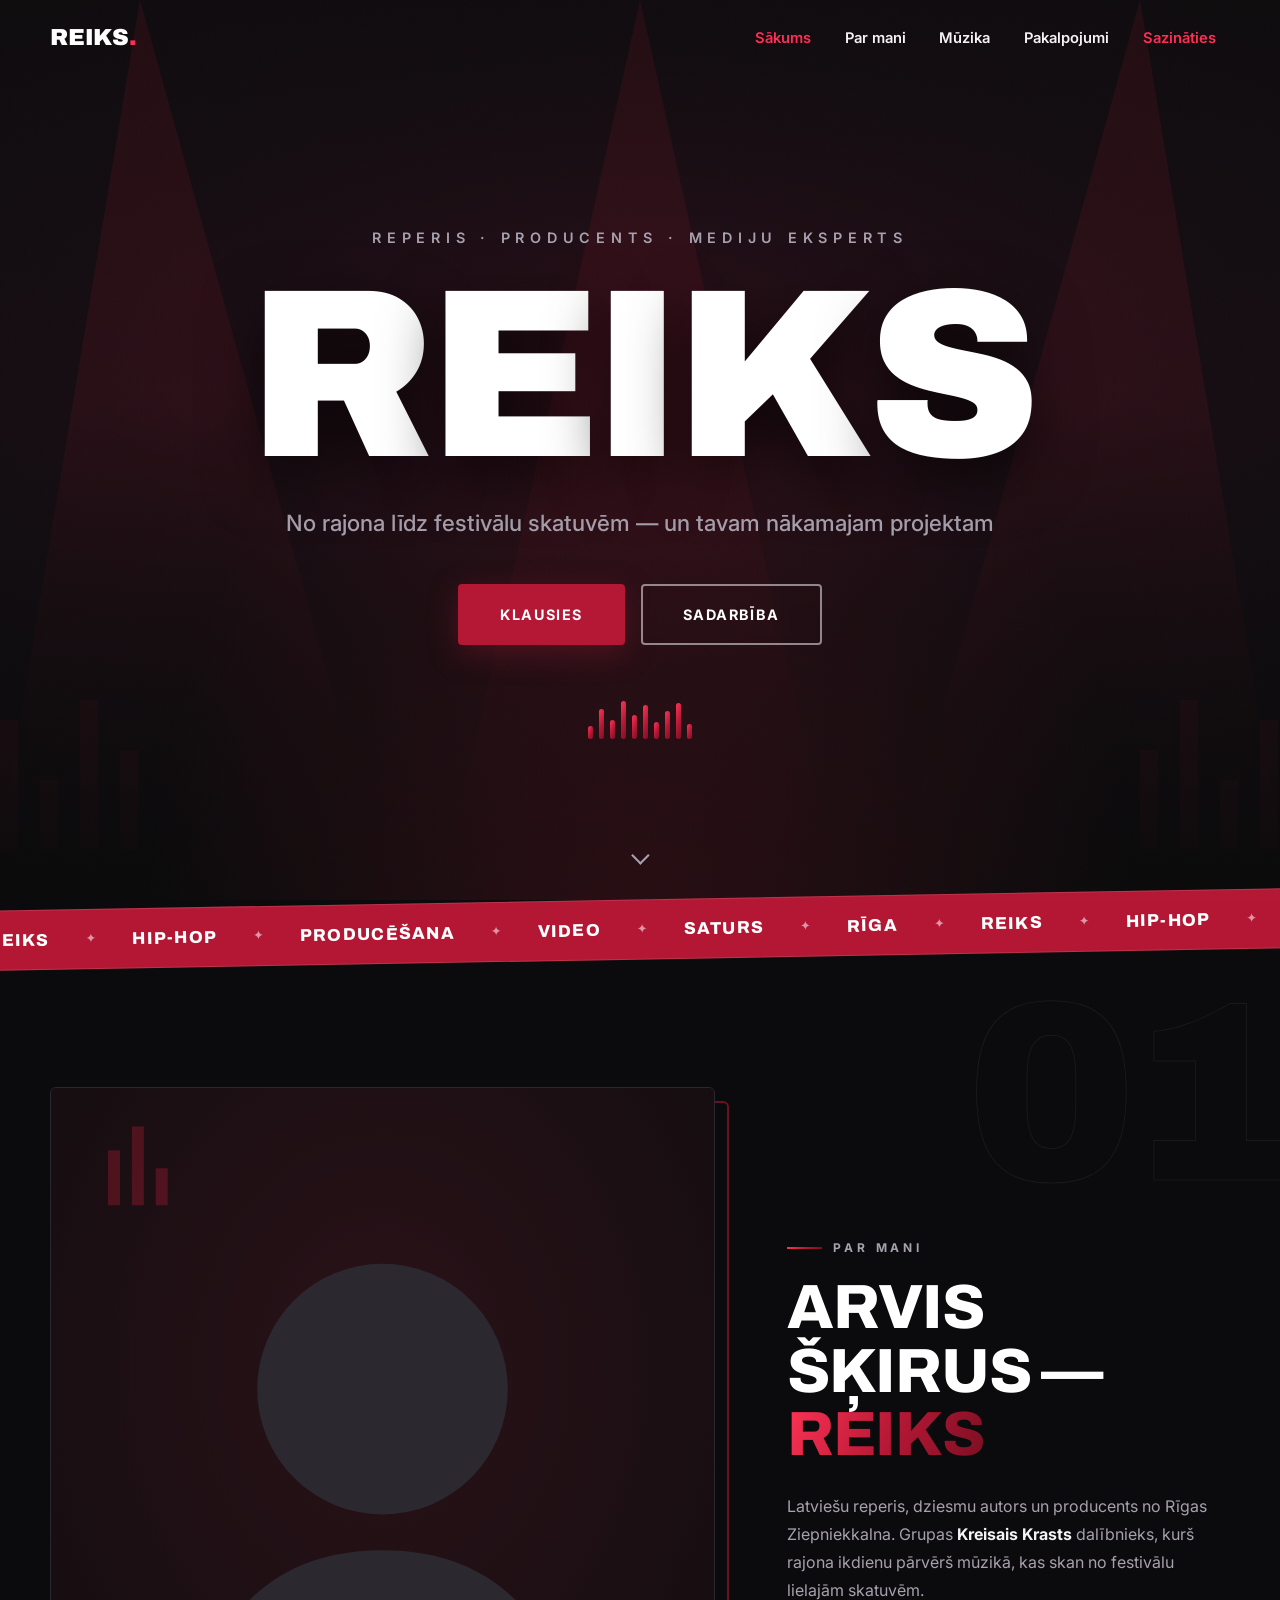
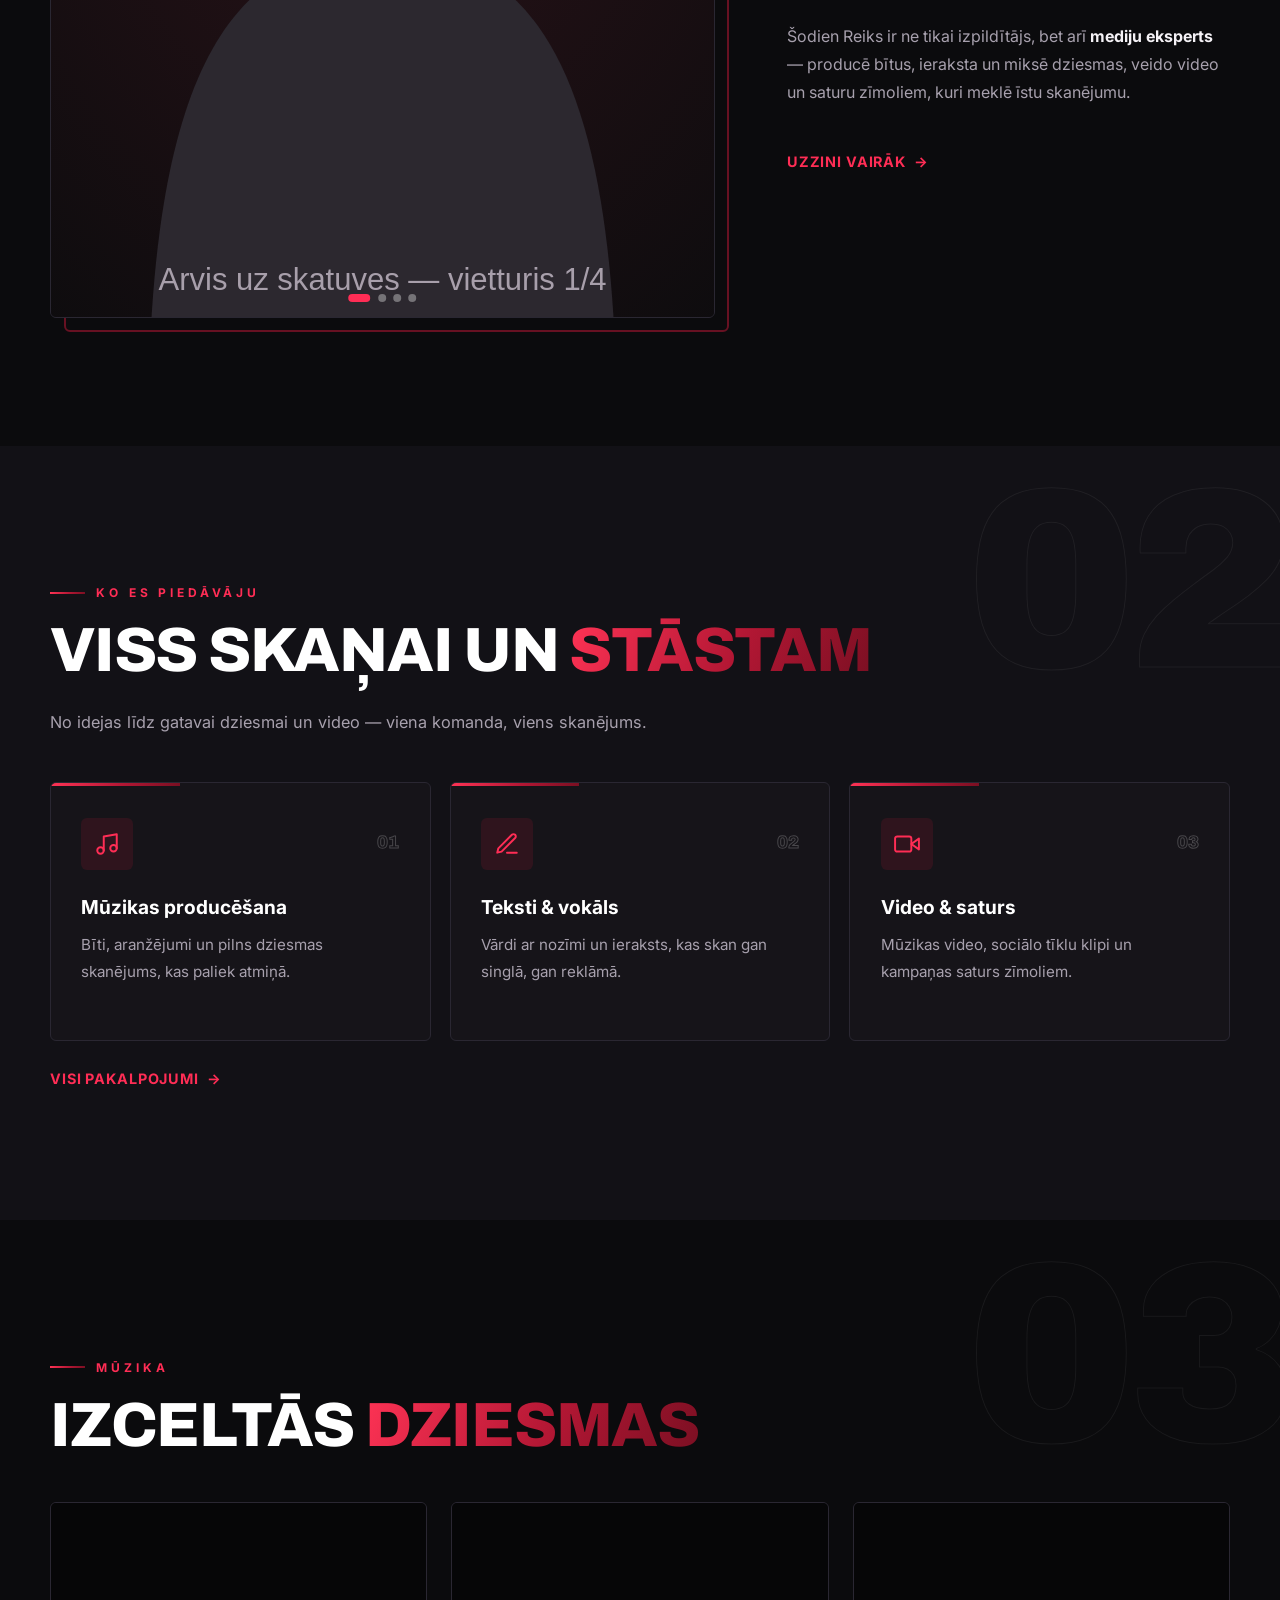
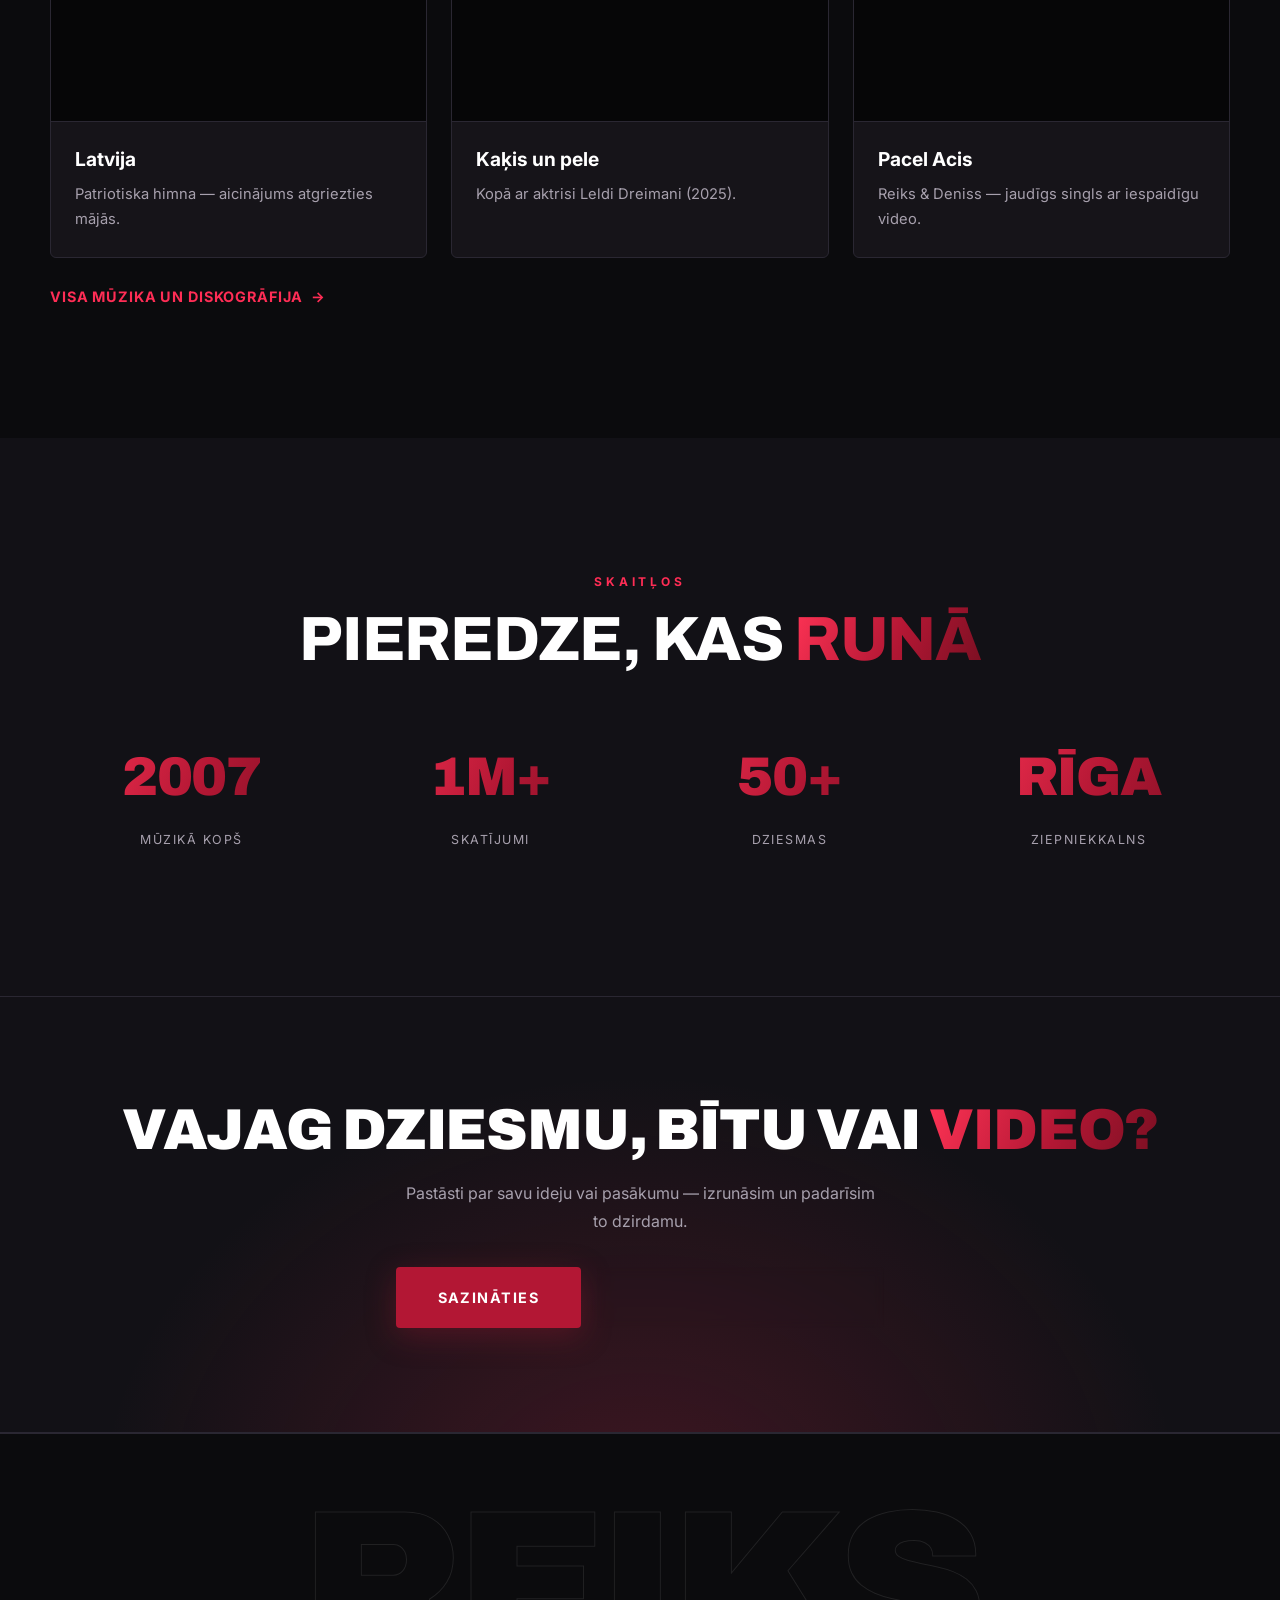
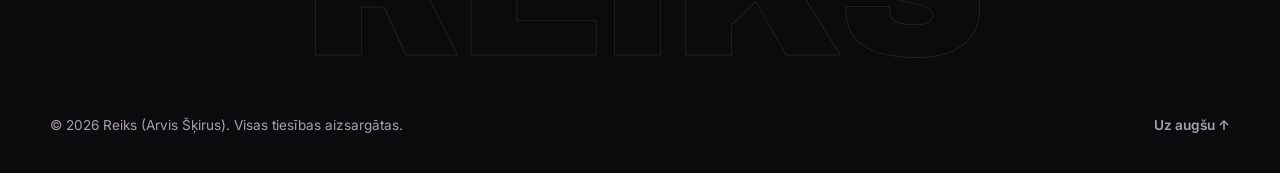
==== commit f4cb9fba: "Add real YouTube/Spotify content: embeds, discography links, career facts - 6 official video embeds " ====
--- a/index.html
+++ b/index.html
@@ -178,10 +178,7 @@
         <div class="music__grid">
           <article class="track-card glow-card reveal">
             <div class="track-card__embed">
-              <!-- EMBED PLACEHOLDER — replace with a YouTube/Spotify iframe -->
-              <div class="track-card__placeholder" aria-hidden="true">
-                <svg viewBox="0 0 24 24" fill="currentColor"><path d="M8 5v14l11-7z"/></svg>
-              </div>
+              <iframe src="https://www.youtube-nocookie.com/embed/NeEOlbkTz-A" title="REIKS — LATVIJA (Official Video)" loading="lazy" allow="accelerometer; autoplay; clipboard-write; encrypted-media; gyroscope; picture-in-picture; web-share" allowfullscreen></iframe>
             </div>
             <div class="track-card__body">
               <h3 class="track-card__title">Latvija</h3>
@@ -191,25 +188,21 @@
 
           <article class="track-card glow-card reveal">
             <div class="track-card__embed">
-              <div class="track-card__placeholder" aria-hidden="true">
-                <svg viewBox="0 0 24 24" fill="currentColor"><path d="M8 5v14l11-7z"/></svg>
-              </div>
+              <iframe src="https://www.youtube-nocookie.com/embed/PH-bj7ggvGA" title="Reiks, Lelde Dreimane — Kaķis un pele (Laternu Stundā)" loading="lazy" allow="accelerometer; autoplay; clipboard-write; encrypted-media; gyroscope; picture-in-picture; web-share" allowfullscreen></iframe>
             </div>
             <div class="track-card__body">
-              <h3 class="track-card__title">Vēlos</h3>
-              <p class="track-card__text">Viens no pazīstamākajiem singliem.</p>
+              <h3 class="track-card__title">Kaķis un pele</h3>
+              <p class="track-card__text">Kopā ar aktrisi Leldi Dreimani (2025).</p>
             </div>
           </article>
 
           <article class="track-card glow-card reveal">
             <div class="track-card__embed">
-              <div class="track-card__placeholder" aria-hidden="true">
-                <svg viewBox="0 0 24 24" fill="currentColor"><path d="M8 5v14l11-7z"/></svg>
-              </div>
+              <iframe src="https://www.youtube-nocookie.com/embed/BonzBC7Jm8U" title="Reiks & Deniss — Pacel Acis (Official Video)" loading="lazy" allow="accelerometer; autoplay; clipboard-write; encrypted-media; gyroscope; picture-in-picture; web-share" allowfullscreen></iframe>
             </div>
             <div class="track-card__body">
-              <h3 class="track-card__title">Kaķis un pele</h3>
-              <p class="track-card__text">Kopā ar aktrisi Leldi Dreimani.</p>
+              <h3 class="track-card__title">Pacel Acis</h3>
+              <p class="track-card__text">Reiks & Deniss — jaudīgs singls ar iespaidīgu video.</p>
             </div>
           </article>
         </div>
--- a/styles.css
+++ b/styles.css
@@ -1311,6 +1311,22 @@
 .section--center .section__kicker::before { display: none; }
 
 /* ----------------------------------------------------------------
+   SPOTIFY EMBEDS  (music page — artist profile + album)
+   ---------------------------------------------------------------- */
+.spotify__grid {
+  display: grid;
+  gap: 1.5rem;
+  margin-top: 2.8rem;
+  grid-template-columns: 1fr;
+}
+.spotify__embed iframe {
+  display: block;
+  border: 1px solid var(--color-border);
+  border-radius: 12px;
+  background: var(--color-surface);
+}
+
+/* ----------------------------------------------------------------
    RESPONSIVE — multi-page components
    ---------------------------------------------------------------- */
 @media (min-width: 640px) {
@@ -1324,4 +1340,5 @@
   .process { grid-template-columns: repeat(4, 1fr); }
   .split { grid-template-columns: 3fr 2fr; gap: 4.5rem; }
   .split--media-right .split__media { order: 2; }
-}
+  .spotify__grid { grid-template-columns: 1fr 1fr; }
+}
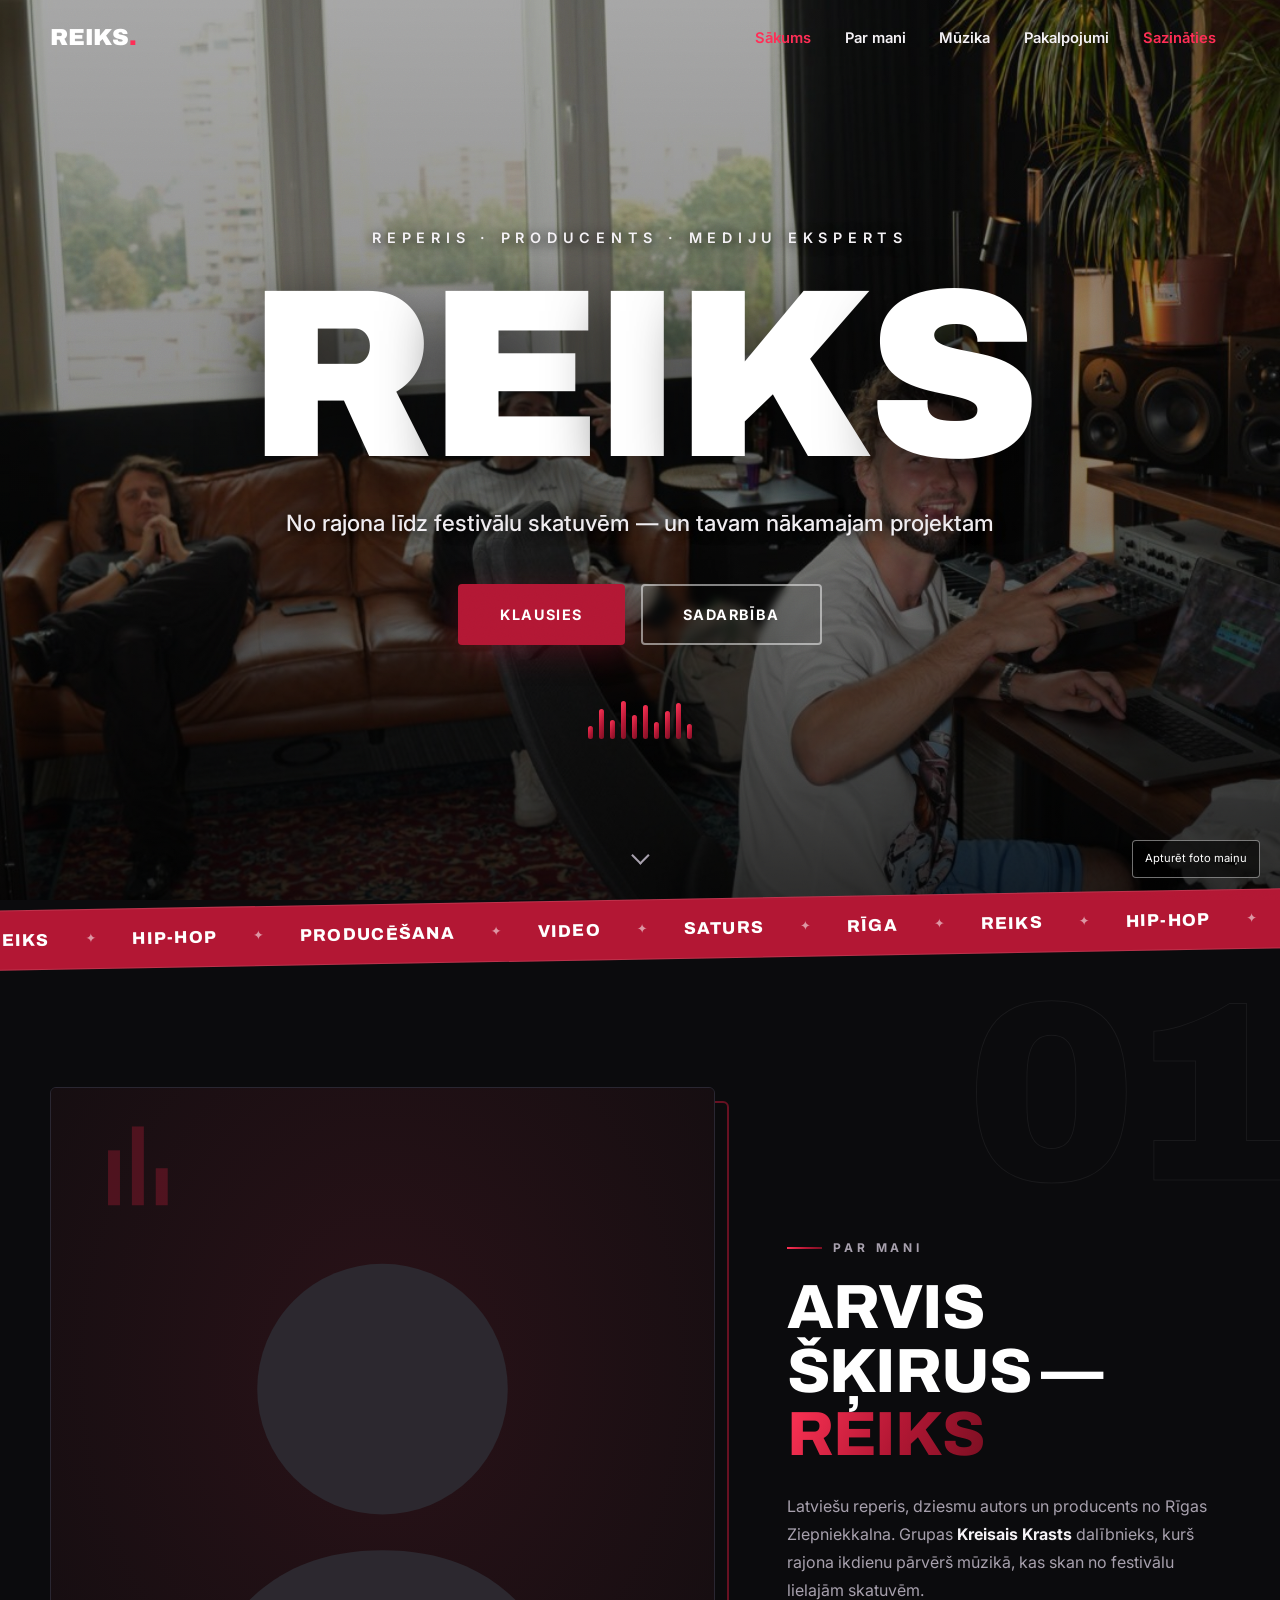
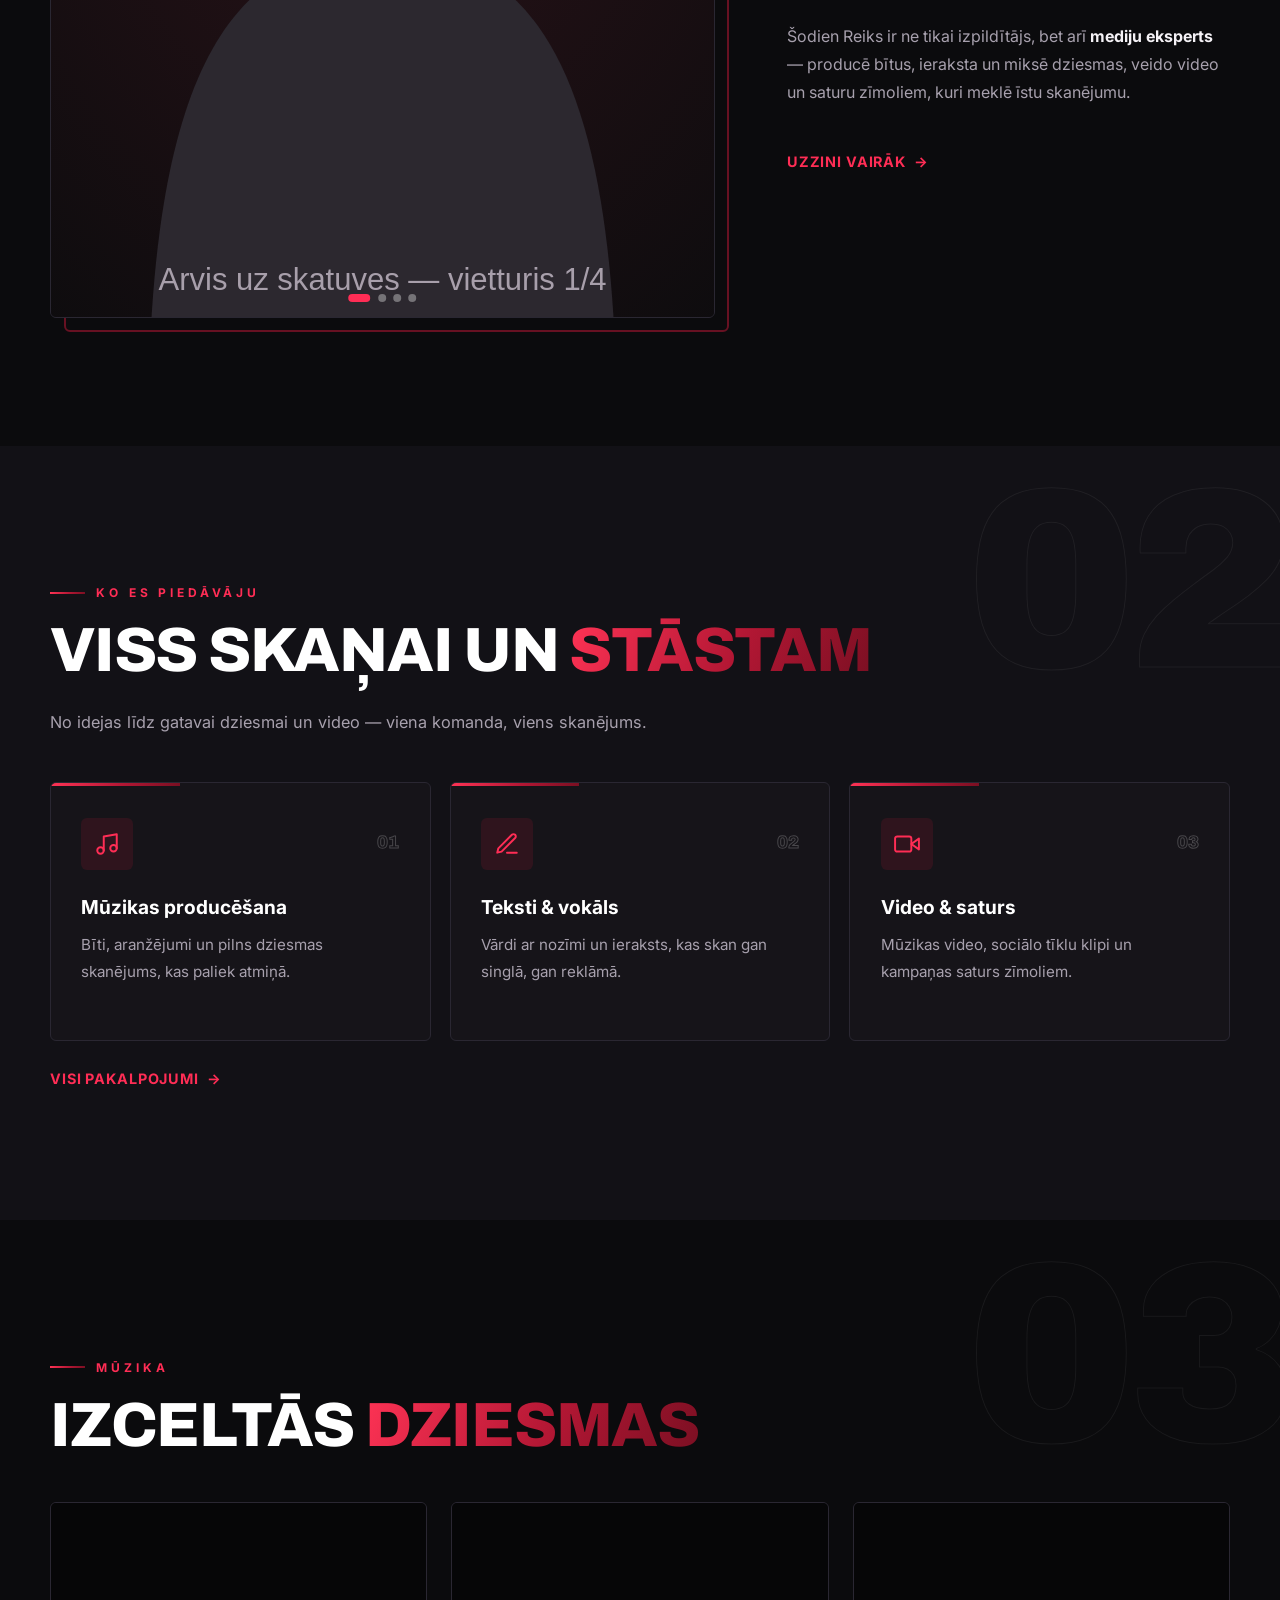
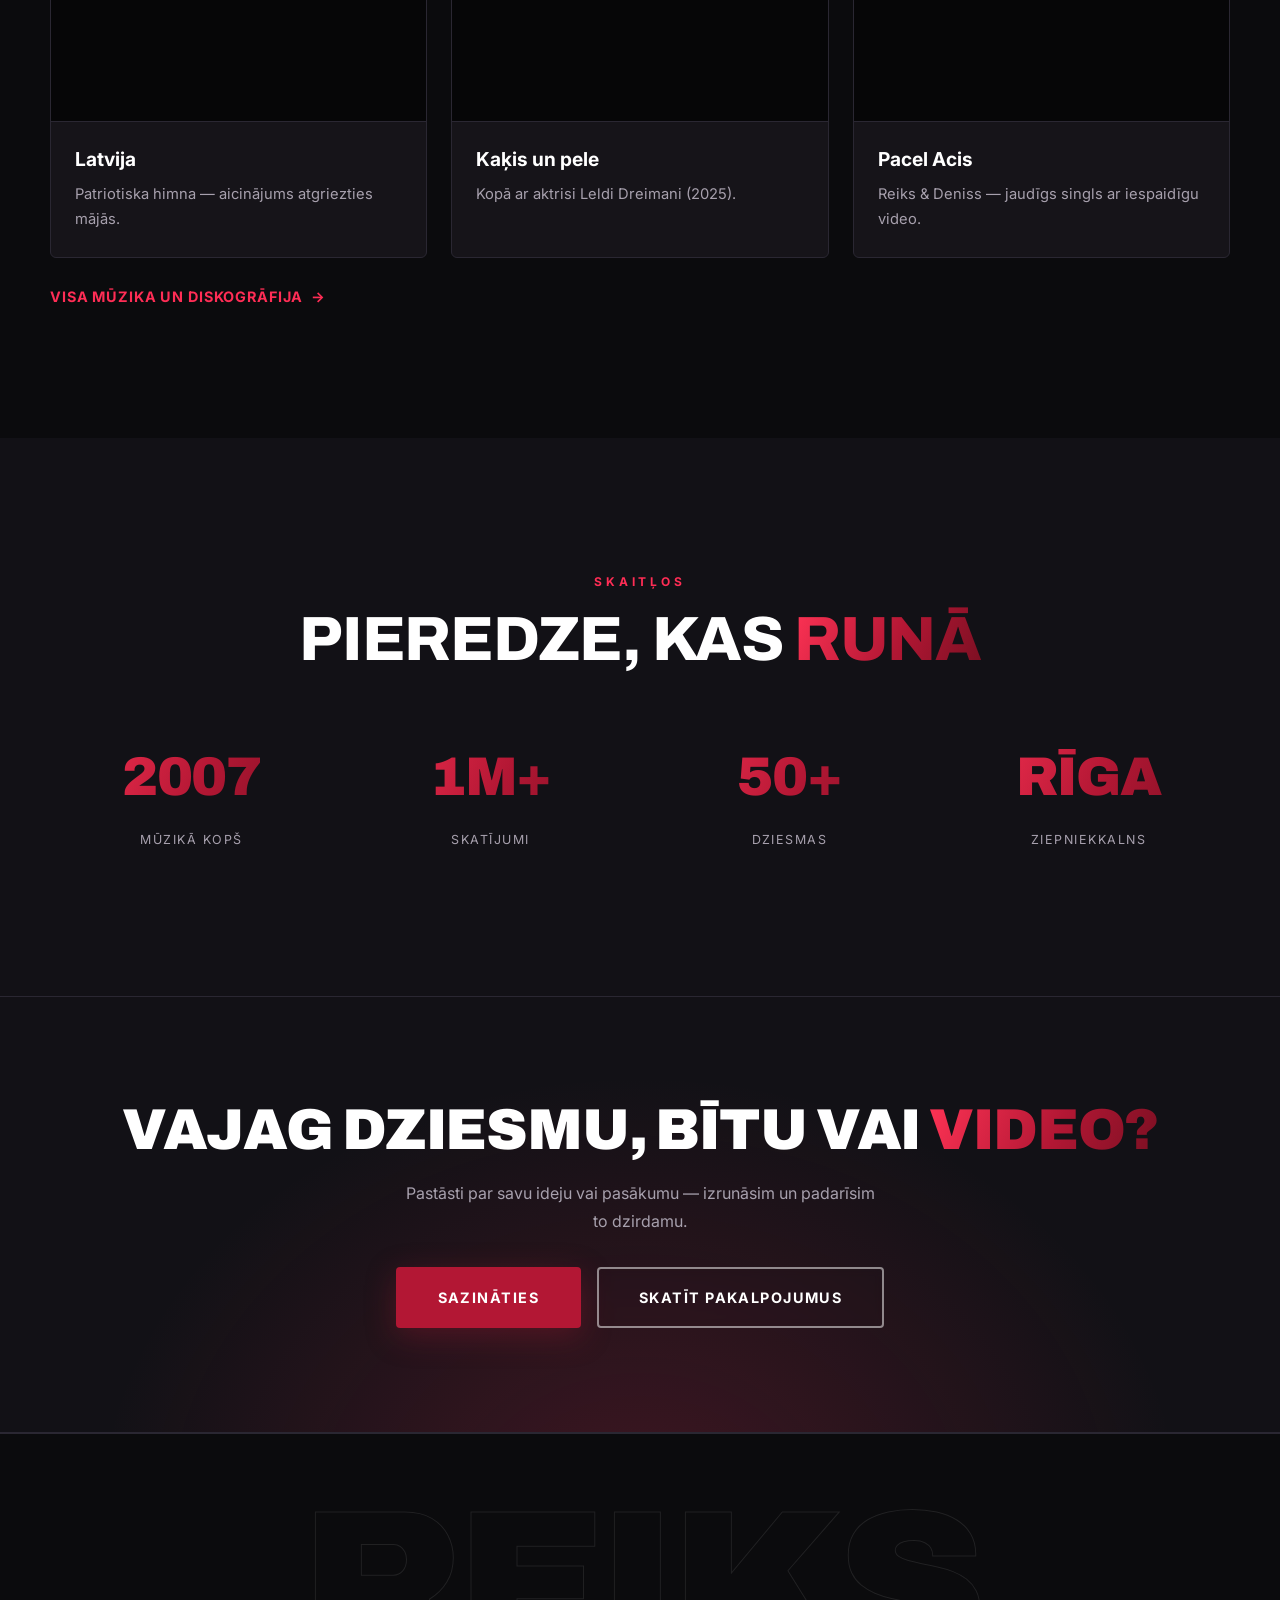
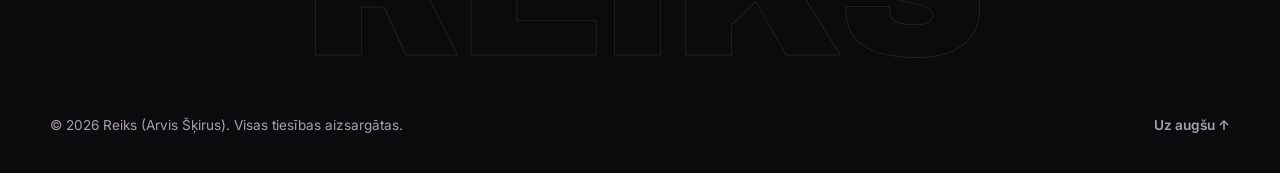
==== commit 4e0e6e68: "Show studio slideshow behind original homepage text" ====
--- a/index.html
+++ b/index.html
@@ -1,259 +1,264 @@
-<!DOCTYPE html>
-<html lang="lv">
-<head>
-  <meta charset="UTF-8">
-  <meta name="viewport" content="width=device-width, initial-scale=1.0">
-  <meta name="description" content="REIKS (Arvis Šķirus) — latviešu reperis, dziesmu autors, producents un mediju eksperts no Rīgas. Mūzika, sadarbības, producēšana, video un saturs.">
-  <title>REIKS — Reperis · Producents · Mediju eksperts</title>
-  <link rel="icon" type="image/svg+xml" href="assets/favicon.svg">
-  <link rel="canonical" href="https://reiks.lv/">
-
-  <!-- Open Graph / social sharing -->
-  <meta property="og:type" content="website">
-  <meta property="og:site_name" content="REIKS">
-  <meta property="og:locale" content="lv_LV">
-  <meta property="og:url" content="https://reiks.lv/">
-  <meta property="og:title" content="REIKS — Reperis · Producents · Mediju eksperts">
-  <meta property="og:description" content="Latviešu reperis, dziesmu autors, producents un mediju eksperts no Rīgas. Mūzika, producēšana, video un saturs.">
-  <meta name="twitter:card" content="summary_large_image">
-
-  <link rel="preconnect" href="https://fonts.googleapis.com">
-  <link rel="preconnect" href="https://fonts.gstatic.com" crossorigin>
-  <link href="https://fonts.googleapis.com/css2?family=Archivo:wght@600;700;800;900&family=Inter:wght@400;500;600;700;800&display=swap" rel="stylesheet">
-  <link rel="stylesheet" href="styles.css">
-</head>
-<body>
-
-  <div class="scroll-progress" aria-hidden="true"></div>
-
-  <!-- ============================================================
-       SHARED NAVIGATION (identical on every page — update all 4
-       files if you change the links)
-       ============================================================ -->
-  <header class="site-header" id="site-header">
-    <nav class="nav container" aria-label="Galvenā navigācija">
-      <a href="/" class="nav__logo">REIKS<span class="nav__logo-dot">.</span></a>
-      <button class="nav__toggle" aria-label="Atvērt izvēlni" aria-expanded="false" aria-controls="nav-menu">
-        <span class="nav__toggle-bar"></span>
-        <span class="nav__toggle-bar"></span>
-        <span class="nav__toggle-bar"></span>
-      </button>
-      <ul class="nav__menu" id="nav-menu">
-        <li><a href="/" class="nav__link nav__link--active">Sākums</a></li>
-        <li><a href="/about" class="nav__link">Par mani</a></li>
-        <li><a href="/music" class="nav__link">Mūzika</a></li>
-        <li><a href="/services" class="nav__link">Pakalpojumi</a></li>
-        <li><a href="/services#kontakti" class="nav__link nav__link--cta">Sazināties</a></li>
-      </ul>
-    </nav>
-  </header>
-
-  <main>
-
-    <!-- ============================================================
-         HERO
-         ============================================================ -->
-    <section class="hero" id="sakums">
-      <div class="hero__overlay"></div>
-      <div class="hero__content container">
-        <p class="hero__kicker">Reperis · Producents · Mediju eksperts</p>
-        <h1 class="hero__title" id="hero-title">REIKS</h1>
-        <p class="hero__tagline">No rajona līdz festivālu skatuvēm — un tavam nākamajam projektam</p>
-        <div class="hero__actions">
-          <a href="/music" class="btn btn--primary">Klausies</a>
-          <a href="/services" class="btn btn--outline">Sadarbība</a>
-        </div>
-        <div class="hero__eq" aria-hidden="true">
-          <span></span><span></span><span></span><span></span><span></span>
-          <span></span><span></span><span></span><span></span><span></span>
-        </div>
-      </div>
-      <a href="#par-mani" class="hero__scroll" aria-label="Ritināt uz leju">
-        <span class="hero__scroll-arrow"></span>
-      </a>
-    </section>
-
-    <!-- MARQUEE -->
-    <div class="marquee" aria-hidden="true">
-      <div class="marquee__inner">
-        <span>REIKS</span><i>✦</i><span>HIP-HOP</span><i>✦</i><span>PRODUCĒŠANA</span><i>✦</i><span>VIDEO</span><i>✦</i><span>SATURS</span><i>✦</i><span>RĪGA</span><i>✦</i>
-        <span>REIKS</span><i>✦</i><span>HIP-HOP</span><i>✦</i><span>PRODUCĒŠANA</span><i>✦</i><span>VIDEO</span><i>✦</i><span>SATURS</span><i>✦</i><span>RĪGA</span><i>✦</i>
-      </div>
-    </div>
-
-    <!-- ============================================================
-         ABOUT TEASER (links to About page)
-         ============================================================ -->
-    <section class="section about" id="par-mani">
-      <span class="section__ghost" aria-hidden="true">01</span>
-      <div class="container split">
-        <div class="split__media reveal">
-          <div class="slideshow" role="img" aria-label="Reiks — foto slīdrāde">
-            <img class="slideshow__slide slideshow__slide--active" src="assets/images/slide-1.svg" alt="Reiks uz skatuves">
-            <img class="slideshow__slide" src="assets/images/slide-2.svg" alt="Reiks studijā" loading="lazy">
-            <img class="slideshow__slide" src="assets/images/slide-3.svg" alt="Reiks festivālā" loading="lazy">
-            <img class="slideshow__slide" src="assets/images/slide-4.svg" alt="Reiks ar publiku" loading="lazy">
-            <div class="slideshow__dots" aria-hidden="true"></div>
-          </div>
-          <div class="about__image-frame" aria-hidden="true"></div>
-        </div>
-        <div class="about__text">
-          <p class="section__kicker reveal">Par mani</p>
-          <h2 class="section__title reveal">Arvis Šķirus — <span class="accent">Reiks</span></h2>
-          <p class="reveal">
-            Latviešu reperis, dziesmu autors un producents no Rīgas Ziepniekkalna.
-            Grupas <strong>Kreisais Krasts</strong> dalībnieks, kurš rajona ikdienu
-            pārvērš mūzikā, kas skan no festivālu lielajām skatuvēm.
-          </p>
-          <p class="reveal">
-            Šodien Reiks ir ne tikai izpildītājs, bet arī <strong>mediju eksperts</strong> —
-            producē bītus, ieraksta un miksē dziesmas, veido video un saturu
-            zīmoliem, kuri meklē īstu skanējumu.
-          </p>
-          <a href="/about" class="arrow-link reveal">Uzzini vairāk <span aria-hidden="true">→</span></a>
-        </div>
-      </div>
-    </section>
-
-    <!-- ============================================================
-         CAPABILITIES PREVIEW (links to Services page)
-         ============================================================ -->
-    <section class="section section--alt" id="prasmes">
-      <span class="section__ghost" aria-hidden="true">02</span>
-      <div class="container">
-        <p class="section__kicker reveal">Ko es piedāvāju</p>
-        <h2 class="section__title reveal">Viss skaņai un <span class="accent">stāstam</span></h2>
-        <p class="section__lead reveal">
-          No idejas līdz gatavai dziesmai un video — viena komanda, viens skanējums.
-        </p>
-
-        <div class="services-grid">
-          <article class="service-card glow-card reveal">
-            <div class="service-card__head">
-              <div class="service-card__icon" aria-hidden="true">
-                <svg viewBox="0 0 24 24" fill="none" stroke="currentColor" stroke-width="1.8" stroke-linecap="round" stroke-linejoin="round"><path d="M9 18V5l12-2v13"/><circle cx="6" cy="18" r="3"/><circle cx="18" cy="16" r="3"/></svg>
-              </div>
-              <span class="service-card__no">01</span>
-            </div>
-            <h3 class="service-card__title">Mūzikas producēšana</h3>
-            <p class="service-card__text">Bīti, aranžējumi un pilns dziesmas skanējums, kas paliek atmiņā.</p>
-          </article>
-
-          <article class="service-card glow-card reveal">
-            <div class="service-card__head">
-              <div class="service-card__icon" aria-hidden="true">
-                <svg viewBox="0 0 24 24" fill="none" stroke="currentColor" stroke-width="1.8" stroke-linecap="round" stroke-linejoin="round"><path d="M12 20h9"/><path d="M16.5 3.5a2.121 2.121 0 0 1 3 3L7 19l-4 1 1-4L16.5 3.5z"/></svg>
-              </div>
-              <span class="service-card__no">02</span>
-            </div>
-            <h3 class="service-card__title">Teksti & vokāls</h3>
-            <p class="service-card__text">Vārdi ar nozīmi un ieraksts, kas skan gan singlā, gan reklāmā.</p>
-          </article>
-
-          <article class="service-card glow-card reveal">
-            <div class="service-card__head">
-              <div class="service-card__icon" aria-hidden="true">
-                <svg viewBox="0 0 24 24" fill="none" stroke="currentColor" stroke-width="1.8" stroke-linecap="round" stroke-linejoin="round"><path d="M23 7l-7 5 7 5V7z"/><rect x="1" y="5" width="15" height="14" rx="2" ry="2"/></svg>
-              </div>
-              <span class="service-card__no">03</span>
-            </div>
-            <h3 class="service-card__title">Video & saturs</h3>
-            <p class="service-card__text">Mūzikas video, sociālo tīklu klipi un kampaņas saturs zīmoliem.</p>
-          </article>
-        </div>
-
-        <a href="/services" class="arrow-link reveal">Visi pakalpojumi <span aria-hidden="true">→</span></a>
-      </div>
-    </section>
-
-    <!-- ============================================================
-         FEATURED MUSIC (links to Music page)
-         ============================================================ -->
-    <section class="section music" id="muzika">
-      <span class="section__ghost" aria-hidden="true">03</span>
-      <div class="container">
-        <p class="section__kicker reveal">Mūzika</p>
-        <h2 class="section__title reveal">Izceltās <span class="accent">dziesmas</span></h2>
-
-        <div class="music__grid">
-          <article class="track-card glow-card reveal">
-            <div class="track-card__embed">
-              <iframe src="https://www.youtube-nocookie.com/embed/NeEOlbkTz-A" title="REIKS — LATVIJA (Official Video)" loading="lazy" allow="accelerometer; autoplay; clipboard-write; encrypted-media; gyroscope; picture-in-picture; web-share" allowfullscreen></iframe>
-            </div>
-            <div class="track-card__body">
-              <h3 class="track-card__title">Latvija</h3>
-              <p class="track-card__text">Patriotiska himna — aicinājums atgriezties mājās.</p>
-            </div>
-          </article>
-
-          <article class="track-card glow-card reveal">
-            <div class="track-card__embed">
-              <iframe src="https://www.youtube-nocookie.com/embed/PH-bj7ggvGA" title="Reiks, Lelde Dreimane — Kaķis un pele (Laternu Stundā)" loading="lazy" allow="accelerometer; autoplay; clipboard-write; encrypted-media; gyroscope; picture-in-picture; web-share" allowfullscreen></iframe>
-            </div>
-            <div class="track-card__body">
-              <h3 class="track-card__title">Kaķis un pele</h3>
-              <p class="track-card__text">Kopā ar aktrisi Leldi Dreimani (2025).</p>
-            </div>
-          </article>
-
-          <article class="track-card glow-card reveal">
-            <div class="track-card__embed">
-              <iframe src="https://www.youtube-nocookie.com/embed/BonzBC7Jm8U" title="Reiks & Deniss — Pacel Acis (Official Video)" loading="lazy" allow="accelerometer; autoplay; clipboard-write; encrypted-media; gyroscope; picture-in-picture; web-share" allowfullscreen></iframe>
-            </div>
-            <div class="track-card__body">
-              <h3 class="track-card__title">Pacel Acis</h3>
-              <p class="track-card__text">Reiks & Deniss — jaudīgs singls ar iespaidīgu video.</p>
-            </div>
-          </article>
-        </div>
-
-        <a href="/music" class="arrow-link reveal">Visa mūzika un diskogrāfija <span aria-hidden="true">→</span></a>
-      </div>
-    </section>
-
-    <!-- ============================================================
-         METRICS BAND
-         ============================================================ -->
-    <section class="section section--alt section--center">
-      <div class="container">
-        <p class="section__kicker reveal">Skaitļos</p>
-        <h2 class="section__title reveal">Pieredze, kas <span class="accent">runā</span></h2>
-        <div class="metrics">
-          <div class="metric reveal"><span class="metric__num">2007</span><span class="metric__label">Mūzikā kopš</span></div>
-          <div class="metric reveal"><span class="metric__num">1M+</span><span class="metric__label">Skatījumi</span></div>
-          <div class="metric reveal"><span class="metric__num">50+</span><span class="metric__label">Dziesmas</span></div>
-          <div class="metric reveal"><span class="metric__num">RĪGA</span><span class="metric__label">Ziepniekkalns</span></div>
-        </div>
-      </div>
-    </section>
-
-    <!-- ============================================================
-         CTA BAND
-         ============================================================ -->
-    <section class="cta-band">
-      <div class="container">
-        <h2 class="cta-band__title reveal">Vajag dziesmu, bītu vai <span class="accent">video?</span></h2>
-        <p class="cta-band__text reveal">Pastāsti par savu ideju vai pasākumu — izrunāsim un padarīsim to dzirdamu.</p>
-        <div class="cta-band__actions reveal">
-          <a href="/services#kontakti" class="btn btn--primary">Sazināties</a>
-          <a href="/services" class="btn btn--outline">Skatīt pakalpojumus</a>
-        </div>
-      </div>
-    </section>
-
-  </main>
-
-  <!-- ============================================================
-       SHARED FOOTER
-       ============================================================ -->
-  <footer class="site-footer">
-    <p class="site-footer__wordmark" aria-hidden="true">REIKS</p>
-    <div class="container site-footer__inner">
-      <p class="site-footer__copy">© <span id="year">2026</span> Reiks (Arvis Šķirus). Visas tiesības aizsargātas.</p>
-      <a href="#sakums" class="site-footer__top">Uz augšu ↑</a>
-    </div>
-  </footer>
-
-  <script src="script.js"></script>
-</body>
-</html>
+<!DOCTYPE html>
+<html lang="lv">
+<head>
+  <meta charset="UTF-8">
+  <meta name="viewport" content="width=device-width, initial-scale=1.0">
+  <meta name="description" content="REIKS (Arvis Šķirus) — latviešu reperis, dziesmu autors, producents un mediju eksperts no Rīgas. Mūzika, sadarbības, producēšana, video un saturs.">
+  <title>REIKS — Reperis · Producents · Mediju eksperts</title>
+  <link rel="icon" type="image/svg+xml" href="assets/favicon.svg">
+  <link rel="canonical" href="https://reiks.lv/">
+
+  <!-- Open Graph / social sharing -->
+  <meta property="og:type" content="website">
+  <meta property="og:site_name" content="REIKS">
+  <meta property="og:locale" content="lv_LV">
+  <meta property="og:url" content="https://reiks.lv/">
+  <meta property="og:title" content="REIKS — Reperis · Producents · Mediju eksperts">
+  <meta property="og:description" content="Latviešu reperis, dziesmu autors, producents un mediju eksperts no Rīgas. Mūzika, producēšana, video un saturs.">
+  <meta name="twitter:card" content="summary_large_image">
+
+  <link rel="preconnect" href="https://fonts.googleapis.com">
+  <link rel="preconnect" href="https://fonts.gstatic.com" crossorigin>
+  <link href="https://fonts.googleapis.com/css2?family=Archivo:wght@600;700;800;900&family=Inter:wght@400;500;600;700;800&display=swap" rel="stylesheet">
+  <link rel="stylesheet" href="styles.css">
+</head>
+<body>
+
+  <div class="scroll-progress" aria-hidden="true"></div>
+
+  <!-- ============================================================
+       SHARED NAVIGATION (identical on every page — update all 4
+       files if you change the links)
+       ============================================================ -->
+  <header class="site-header" id="site-header">
+    <nav class="nav container" aria-label="Galvenā navigācija">
+      <a href="/" class="nav__logo">REIKS<span class="nav__logo-dot">.</span></a>
+      <button class="nav__toggle" aria-label="Atvērt izvēlni" aria-expanded="false" aria-controls="nav-menu">
+        <span class="nav__toggle-bar"></span>
+        <span class="nav__toggle-bar"></span>
+        <span class="nav__toggle-bar"></span>
+      </button>
+      <ul class="nav__menu" id="nav-menu">
+        <li><a href="/" class="nav__link nav__link--active">Sākums</a></li>
+        <li><a href="/about" class="nav__link">Par mani</a></li>
+        <li><a href="/music" class="nav__link">Mūzika</a></li>
+        <li><a href="/services" class="nav__link">Pakalpojumi</a></li>
+        <li><a href="/services#kontakti" class="nav__link nav__link--cta">Sazināties</a></li>
+      </ul>
+    </nav>
+  </header>
+
+  <main>
+
+    <!-- ============================================================
+         HERO
+         ============================================================ -->
+    <section class="hero hero--photos" id="sakums">
+      <div class="hero__backdrop" aria-hidden="true">
+        <img class="hero__slide is-active" src="assets/images/DSC04930.jpg" alt="" width="1080" height="1616" fetchpriority="high">
+        <img class="hero__slide" src="assets/images/DSC04987.jpg" alt="" width="1080" height="1616" decoding="async">
+      </div>
+      <div class="hero__overlay"></div>
+      <div class="hero__content container">
+        <p class="hero__kicker">Reperis · Producents · Mediju eksperts</p>
+        <h1 class="hero__title" id="hero-title">REIKS</h1>
+        <p class="hero__tagline">No rajona līdz festivālu skatuvēm — un tavam nākamajam projektam</p>
+        <div class="hero__actions">
+          <a href="/music" class="btn btn--primary">Klausies</a>
+          <a href="/services" class="btn btn--outline">Sadarbība</a>
+        </div>
+        <div class="hero__eq" aria-hidden="true">
+          <span></span><span></span><span></span><span></span><span></span>
+          <span></span><span></span><span></span><span></span><span></span>
+        </div>
+      </div>
+      <button class="hero__pause" type="button" aria-pressed="false">Apturēt foto maiņu</button>
+      <a href="#par-mani" class="hero__scroll" aria-label="Ritināt uz leju">
+        <span class="hero__scroll-arrow"></span>
+      </a>
+    </section>
+
+    <!-- MARQUEE -->
+    <div class="marquee" aria-hidden="true">
+      <div class="marquee__inner">
+        <span>REIKS</span><i>✦</i><span>HIP-HOP</span><i>✦</i><span>PRODUCĒŠANA</span><i>✦</i><span>VIDEO</span><i>✦</i><span>SATURS</span><i>✦</i><span>RĪGA</span><i>✦</i>
+        <span>REIKS</span><i>✦</i><span>HIP-HOP</span><i>✦</i><span>PRODUCĒŠANA</span><i>✦</i><span>VIDEO</span><i>✦</i><span>SATURS</span><i>✦</i><span>RĪGA</span><i>✦</i>
+      </div>
+    </div>
+
+    <!-- ============================================================
+         ABOUT TEASER (links to About page)
+         ============================================================ -->
+    <section class="section about" id="par-mani">
+      <span class="section__ghost" aria-hidden="true">01</span>
+      <div class="container split">
+        <div class="split__media reveal">
+          <div class="slideshow" role="img" aria-label="Reiks — foto slīdrāde">
+            <img class="slideshow__slide slideshow__slide--active" src="assets/images/slide-1.svg" alt="Reiks uz skatuves">
+            <img class="slideshow__slide" src="assets/images/slide-2.svg" alt="Reiks studijā" loading="lazy">
+            <img class="slideshow__slide" src="assets/images/slide-3.svg" alt="Reiks festivālā" loading="lazy">
+            <img class="slideshow__slide" src="assets/images/slide-4.svg" alt="Reiks ar publiku" loading="lazy">
+            <div class="slideshow__dots" aria-hidden="true"></div>
+          </div>
+          <div class="about__image-frame" aria-hidden="true"></div>
+        </div>
+        <div class="about__text">
+          <p class="section__kicker reveal">Par mani</p>
+          <h2 class="section__title reveal">Arvis Šķirus — <span class="accent">Reiks</span></h2>
+          <p class="reveal">
+            Latviešu reperis, dziesmu autors un producents no Rīgas Ziepniekkalna.
+            Grupas <strong>Kreisais Krasts</strong> dalībnieks, kurš rajona ikdienu
+            pārvērš mūzikā, kas skan no festivālu lielajām skatuvēm.
+          </p>
+          <p class="reveal">
+            Šodien Reiks ir ne tikai izpildītājs, bet arī <strong>mediju eksperts</strong> —
+            producē bītus, ieraksta un miksē dziesmas, veido video un saturu
+            zīmoliem, kuri meklē īstu skanējumu.
+          </p>
+          <a href="/about" class="arrow-link reveal">Uzzini vairāk <span aria-hidden="true">→</span></a>
+        </div>
+      </div>
+    </section>
+
+    <!-- ============================================================
+         CAPABILITIES PREVIEW (links to Services page)
+         ============================================================ -->
+    <section class="section section--alt" id="prasmes">
+      <span class="section__ghost" aria-hidden="true">02</span>
+      <div class="container">
+        <p class="section__kicker reveal">Ko es piedāvāju</p>
+        <h2 class="section__title reveal">Viss skaņai un <span class="accent">stāstam</span></h2>
+        <p class="section__lead reveal">
+          No idejas līdz gatavai dziesmai un video — viena komanda, viens skanējums.
+        </p>
+
+        <div class="services-grid">
+          <article class="service-card glow-card reveal">
+            <div class="service-card__head">
+              <div class="service-card__icon" aria-hidden="true">
+                <svg viewBox="0 0 24 24" fill="none" stroke="currentColor" stroke-width="1.8" stroke-linecap="round" stroke-linejoin="round"><path d="M9 18V5l12-2v13"/><circle cx="6" cy="18" r="3"/><circle cx="18" cy="16" r="3"/></svg>
+              </div>
+              <span class="service-card__no">01</span>
+            </div>
+            <h3 class="service-card__title">Mūzikas producēšana</h3>
+            <p class="service-card__text">Bīti, aranžējumi un pilns dziesmas skanējums, kas paliek atmiņā.</p>
+          </article>
+
+          <article class="service-card glow-card reveal">
+            <div class="service-card__head">
+              <div class="service-card__icon" aria-hidden="true">
+                <svg viewBox="0 0 24 24" fill="none" stroke="currentColor" stroke-width="1.8" stroke-linecap="round" stroke-linejoin="round"><path d="M12 20h9"/><path d="M16.5 3.5a2.121 2.121 0 0 1 3 3L7 19l-4 1 1-4L16.5 3.5z"/></svg>
+              </div>
+              <span class="service-card__no">02</span>
+            </div>
+            <h3 class="service-card__title">Teksti & vokāls</h3>
+            <p class="service-card__text">Vārdi ar nozīmi un ieraksts, kas skan gan singlā, gan reklāmā.</p>
+          </article>
+
+          <article class="service-card glow-card reveal">
+            <div class="service-card__head">
+              <div class="service-card__icon" aria-hidden="true">
+                <svg viewBox="0 0 24 24" fill="none" stroke="currentColor" stroke-width="1.8" stroke-linecap="round" stroke-linejoin="round"><path d="M23 7l-7 5 7 5V7z"/><rect x="1" y="5" width="15" height="14" rx="2" ry="2"/></svg>
+              </div>
+              <span class="service-card__no">03</span>
+            </div>
+            <h3 class="service-card__title">Video & saturs</h3>
+            <p class="service-card__text">Mūzikas video, sociālo tīklu klipi un kampaņas saturs zīmoliem.</p>
+          </article>
+        </div>
+
+        <a href="/services" class="arrow-link reveal">Visi pakalpojumi <span aria-hidden="true">→</span></a>
+      </div>
+    </section>
+
+    <!-- ============================================================
+         FEATURED MUSIC (links to Music page)
+         ============================================================ -->
+    <section class="section music" id="muzika">
+      <span class="section__ghost" aria-hidden="true">03</span>
+      <div class="container">
+        <p class="section__kicker reveal">Mūzika</p>
+        <h2 class="section__title reveal">Izceltās <span class="accent">dziesmas</span></h2>
+
+        <div class="music__grid">
+          <article class="track-card glow-card reveal">
+            <div class="track-card__embed">
+              <iframe src="https://www.youtube-nocookie.com/embed/NeEOlbkTz-A" title="REIKS — LATVIJA (Official Video)" loading="lazy" allow="accelerometer; autoplay; clipboard-write; encrypted-media; gyroscope; picture-in-picture; web-share" allowfullscreen></iframe>
+            </div>
+            <div class="track-card__body">
+              <h3 class="track-card__title">Latvija</h3>
+              <p class="track-card__text">Patriotiska himna — aicinājums atgriezties mājās.</p>
+            </div>
+          </article>
+
+          <article class="track-card glow-card reveal">
+            <div class="track-card__embed">
+              <iframe src="https://www.youtube-nocookie.com/embed/PH-bj7ggvGA" title="Reiks, Lelde Dreimane — Kaķis un pele (Laternu Stundā)" loading="lazy" allow="accelerometer; autoplay; clipboard-write; encrypted-media; gyroscope; picture-in-picture; web-share" allowfullscreen></iframe>
+            </div>
+            <div class="track-card__body">
+              <h3 class="track-card__title">Kaķis un pele</h3>
+              <p class="track-card__text">Kopā ar aktrisi Leldi Dreimani (2025).</p>
+            </div>
+          </article>
+
+          <article class="track-card glow-card reveal">
+            <div class="track-card__embed">
+              <iframe src="https://www.youtube-nocookie.com/embed/BonzBC7Jm8U" title="Reiks & Deniss — Pacel Acis (Official Video)" loading="lazy" allow="accelerometer; autoplay; clipboard-write; encrypted-media; gyroscope; picture-in-picture; web-share" allowfullscreen></iframe>
+            </div>
+            <div class="track-card__body">
+              <h3 class="track-card__title">Pacel Acis</h3>
+              <p class="track-card__text">Reiks & Deniss — jaudīgs singls ar iespaidīgu video.</p>
+            </div>
+          </article>
+        </div>
+
+        <a href="/music" class="arrow-link reveal">Visa mūzika un diskogrāfija <span aria-hidden="true">→</span></a>
+      </div>
+    </section>
+
+    <!-- ============================================================
+         METRICS BAND
+         ============================================================ -->
+    <section class="section section--alt section--center">
+      <div class="container">
+        <p class="section__kicker reveal">Skaitļos</p>
+        <h2 class="section__title reveal">Pieredze, kas <span class="accent">runā</span></h2>
+        <div class="metrics">
+          <div class="metric reveal"><span class="metric__num">2007</span><span class="metric__label">Mūzikā kopš</span></div>
+          <div class="metric reveal"><span class="metric__num">1M+</span><span class="metric__label">Skatījumi</span></div>
+          <div class="metric reveal"><span class="metric__num">50+</span><span class="metric__label">Dziesmas</span></div>
+          <div class="metric reveal"><span class="metric__num">RĪGA</span><span class="metric__label">Ziepniekkalns</span></div>
+        </div>
+      </div>
+    </section>
+
+    <!-- ============================================================
+         CTA BAND
+         ============================================================ -->
+    <section class="cta-band">
+      <div class="container">
+        <h2 class="cta-band__title reveal">Vajag dziesmu, bītu vai <span class="accent">video?</span></h2>
+        <p class="cta-band__text reveal">Pastāsti par savu ideju vai pasākumu — izrunāsim un padarīsim to dzirdamu.</p>
+        <div class="cta-band__actions reveal">
+          <a href="/services#kontakti" class="btn btn--primary">Sazināties</a>
+          <a href="/services" class="btn btn--outline">Skatīt pakalpojumus</a>
+        </div>
+      </div>
+    </section>
+
+  </main>
+
+  <!-- ============================================================
+       SHARED FOOTER
+       ============================================================ -->
+  <footer class="site-footer">
+    <p class="site-footer__wordmark" aria-hidden="true">REIKS</p>
+    <div class="container site-footer__inner">
+      <p class="site-footer__copy">© <span id="year">2026</span> Reiks (Arvis Šķirus). Visas tiesības aizsargātas.</p>
+      <a href="#sakums" class="site-footer__top">Uz augšu ↑</a>
+    </div>
+  </footer>
+
+  <script src="script.js"></script>
+</body>
+</html>
--- a/styles.css
+++ b/styles.css
@@ -1,1344 +1,1358 @@
-/* ================================================================
-   REIKS — LANDING PAGE STYLES  (v2 — "top tier" design pass)
-   ----------------------------------------------------------------
-   HOW TO EDIT:
-   - All colors, fonts and spacing live in the :root variables below.
-     Change a value once and it updates everywhere.
-   - Each section of the page has its own clearly-marked block.
-   - Mobile-first: base styles are for phones; @media blocks at the
-     end adapt the layout for tablets and desktops.
-   ================================================================ */
-
-/* ----------------------------------------------------------------
-   DESIGN TOKENS (colors, fonts, spacing)
-   ---------------------------------------------------------------- */
-:root {
-  /* Colors — crimson accent on a warm near-black theme (bold-modern) */
-  --color-bg:        #0b0b0d;   /* page background */
-  --color-bg-alt:    #121116;   /* alternate section background */
-  --color-surface:   #161419;   /* cards */
-  --color-border:    #2a2732;   /* subtle card borders */
-  --color-text:      #f5f2f6;   /* main text */
-  --color-text-dim:  #a7a0ad;   /* secondary text */
-  --color-accent:    #b31734;   /* deep crimson */
-  --color-accent-hi: #ff2d55;   /* vivid crimson for glows/hovers */
-  --color-white:     #ffffff;
-
-  /* Gradient used for accent text and glows */
-  --gradient-accent: linear-gradient(115deg, #ff3355 0%, #b31734 55%, #7a0f22 100%);
-
-  /* Typography — Archivo (heavy) for display, Inter for body (see <head>) */
-  --font-display: "Archivo", "Arial Black", Impact, sans-serif;
-  --font-body: "Inter", "Segoe UI", system-ui, sans-serif;
-  --display-weight: 800;
-
-  /* Layout — sharper, more architectural than before */
-  --container-max: 1180px;
-  --section-pad: clamp(4.5rem, 11vw, 8rem);
-  --radius: 6px;
-  --radius-sm: 4px;
-}
-
-/* ----------------------------------------------------------------
-   RESET & BASE
-   ---------------------------------------------------------------- */
-*, *::before, *::after { box-sizing: border-box; margin: 0; padding: 0; }
-
-html { scroll-behavior: smooth; }
-
-body {
-  font-family: var(--font-body);
-  background: var(--color-bg);
-  color: var(--color-text);
-  line-height: 1.75;
-  -webkit-font-smoothing: antialiased;
-  overflow-x: hidden; /* ghost numbers overflow on purpose */
-}
-
-img { max-width: 100%; display: block; }
-
-a { color: inherit; }
-
-/* Film-grain texture over the whole page — subtle, adds analog warmth.
-   Pure CSS (SVG noise), sits above everything but ignores clicks. */
-body::after {
-  content: "";
-  position: fixed;
-  inset: 0;
-  z-index: 300;
-  pointer-events: none;
-  opacity: 0.05;
-  mix-blend-mode: overlay;
-  background-image: url("data:image/svg+xml,%3Csvg xmlns='http://www.w3.org/2000/svg' width='160' height='160'%3E%3Cfilter id='n'%3E%3CfeTurbulence type='fractalNoise' baseFrequency='0.85' numOctaves='2' stitchTiles='stitch'/%3E%3C/filter%3E%3Crect width='100%25' height='100%25' filter='url(%23n)'/%3E%3C/svg%3E");
-}
-
-/* Visible focus outline for keyboard users */
-a:focus-visible, button:focus-visible, input:focus-visible, textarea:focus-visible {
-  outline: 2px solid var(--color-accent-hi);
-  outline-offset: 3px;
-}
-
-::selection { background: var(--color-accent); color: var(--color-white); }
-
-.container {
-  width: min(100% - 2.5rem, var(--container-max));
-  margin-inline: auto;
-}
-
-/* Accent words inside headings get the gradient treatment */
-.accent {
-  background: var(--gradient-accent);
-  -webkit-background-clip: text;
-  background-clip: text;
-  color: transparent;
-}
-
-/* ----------------------------------------------------------------
-   SCROLL PROGRESS BAR (top of page; width set by script.js)
-   ---------------------------------------------------------------- */
-.scroll-progress {
-  position: fixed;
-  top: 0; left: 0;
-  height: 3px;
-  width: 0%;
-  background: var(--gradient-accent);
-  z-index: 200;
-}
-
-/* ----------------------------------------------------------------
-   BUTTONS
-   ---------------------------------------------------------------- */
-.btn {
-  position: relative;
-  display: inline-block;
-  padding: 1rem 2.5rem;
-  font-weight: 700;
-  font-size: 0.9rem;
-  letter-spacing: 0.1em;
-  text-decoration: none;
-  text-transform: uppercase;
-  border-radius: var(--radius-sm);
-  border: 2px solid transparent;
-  cursor: pointer;
-  overflow: hidden;
-  transition: transform 0.2s ease, background 0.2s ease,
-              border-color 0.2s ease, box-shadow 0.2s ease, color 0.2s ease;
-}
-.btn:hover { transform: translateY(-3px); }
-.btn:active { transform: translateY(-1px); }
-
-.btn--primary {
-  background: var(--color-accent);
-  color: var(--color-white);
-  box-shadow: 0 8px 30px rgba(158, 27, 50, 0.35);
-}
-.btn--primary:hover {
-  background: var(--color-accent-hi);
-  box-shadow: 0 12px 40px rgba(224, 41, 77, 0.45);
-}
-
-/* Outline button — crimson fill sweeps up from the bottom on hover */
-.btn--outline {
-  border-color: rgba(255, 255, 255, 0.5);
-  color: var(--color-white);
-  backdrop-filter: blur(4px);
-  z-index: 0;
-}
-.btn--outline::before {
-  content: "";
-  position: absolute;
-  inset: 0;
-  z-index: -1;
-  background: var(--color-accent);
-  transform: translateY(100%);
-  transition: transform 0.3s cubic-bezier(0.4, 0, 0.2, 1);
-}
-.btn--outline:hover {
-  border-color: var(--color-accent);
-  color: var(--color-white);
-}
-.btn--outline:hover::before { transform: translateY(0); }
-
-.btn--full { width: 100%; }
-.btn--sm { padding: 0.75rem 1.7rem; font-size: 0.82rem; }
-
-/* ----------------------------------------------------------------
-   NAVIGATION (sticky header; .site-header--solid added on scroll)
-   ---------------------------------------------------------------- */
-.site-header {
-  position: fixed;
-  top: 0; left: 0; right: 0;
-  z-index: 100;
-  transition: background 0.3s ease, border-color 0.3s ease;
-  border-bottom: 1px solid transparent;
-}
-.site-header--solid {
-  background: rgba(10, 10, 11, 0.82);
-  backdrop-filter: blur(14px);
-  border-bottom-color: var(--color-border);
-}
-
-.nav {
-  display: flex;
-  align-items: center;
-  justify-content: space-between;
-  padding-block: 1.1rem;
-}
-
-.nav__logo {
-  font-family: var(--font-display);
-  font-weight: 900;
-  font-size: 1.45rem;
-  letter-spacing: -0.01em;
-  text-transform: uppercase;
-  text-decoration: none;
-  color: var(--color-white);
-}
-.nav__logo-dot { color: var(--color-accent-hi); }
-.nav__logo:hover { color: var(--color-accent-hi); }
-
-/* Hamburger button — hidden on desktop */
-.nav__toggle {
-  display: flex;
-  flex-direction: column;
-  gap: 5px;
-  background: none;
-  border: none;
-  padding: 6px;
-  cursor: pointer;
-}
-.nav__toggle-bar {
-  width: 26px;
-  height: 2px;
-  background: var(--color-white);
-  border-radius: 2px;
-  transition: transform 0.25s ease, opacity 0.25s ease;
-}
-.nav__toggle[aria-expanded="true"] .nav__toggle-bar:nth-child(1) { transform: translateY(7px) rotate(45deg); }
-.nav__toggle[aria-expanded="true"] .nav__toggle-bar:nth-child(2) { opacity: 0; }
-.nav__toggle[aria-expanded="true"] .nav__toggle-bar:nth-child(3) { transform: translateY(-7px) rotate(-45deg); }
-
-/* Mobile menu — collapsed by default, opened via JS (.nav__menu--open) */
-.nav__menu {
-  position: absolute;
-  top: 100%;
-  left: 0; right: 0;
-  display: flex;
-  flex-direction: column;
-  list-style: none;
-  background: rgba(10, 10, 11, 0.97);
-  backdrop-filter: blur(14px);
-  border-bottom: 1px solid var(--color-border);
-  max-height: 0;
-  overflow: hidden;
-  transition: max-height 0.35s ease;
-}
-.nav__menu--open { max-height: 30rem; }
-
-.nav__link {
-  display: block;
-  padding: 0.95rem 1.5rem;
-  text-decoration: none;
-  font-weight: 600;
-  font-size: 0.95rem;
-  color: var(--color-text);
-  transition: color 0.2s ease;
-}
-.nav__link:hover,
-.nav__link--active { color: var(--color-accent-hi); }
-
-.nav__link--cta { color: var(--color-accent-hi); }
-
-/* ----------------------------------------------------------------
-   1. HERO
-   ---------------------------------------------------------------- */
-.hero {
-  position: relative;
-  min-height: 100svh;
-  display: flex;
-  align-items: center;
-  justify-content: center;
-  text-align: center;
-
-  /* HERO BACKGROUND IMAGE — replace hero-bg.svg with a real photo,
-     e.g. url("assets/images/hero-bg.jpg") */
-  background: url("assets/images/hero-bg.svg") center / cover no-repeat, var(--color-bg);
-}
-
-/* Dark gradient + vignette over the background so text stays readable */
-.hero__overlay {
-  position: absolute;
-  inset: 0;
-  background:
-    radial-gradient(ellipse at 50% 110%, rgba(158, 27, 50, 0.22), transparent 55%),
-    linear-gradient(to bottom,
-      rgba(10, 10, 11, 0.6) 0%,
-      rgba(10, 10, 11, 0.3) 45%,
-      rgba(10, 10, 11, 0.97) 100%);
-}
-
-.hero__content { position: relative; z-index: 1; padding-top: 4rem; }
-
-.hero__kicker {
-  text-transform: uppercase;
-  letter-spacing: 0.4em;
-  font-size: clamp(0.7rem, 2vw, 0.9rem);
-  font-weight: 600;
-  color: var(--color-text-dim);
-  margin-bottom: 1.2rem;
-}
-
-.hero__title {
-  font-family: var(--font-display);
-  font-weight: 900;
-  font-size: clamp(5rem, 22vw, 15rem);
-  line-height: 0.88;
-  letter-spacing: -0.03em;
-  text-transform: uppercase;
-  color: var(--color-white);
-  text-shadow: 0 20px 60px rgba(0, 0, 0, 0.7);
-}
-
-/* Letters injected by script.js animate in one-by-one */
-.hero__title .letter {
-  display: inline-block;
-  opacity: 0;
-  transform: translateY(0.4em) rotate(4deg);
-  animation: letter-in 0.7s cubic-bezier(0.2, 0.7, 0.2, 1) forwards;
-  animation-delay: calc(var(--i) * 90ms + 150ms);
-}
-@keyframes letter-in {
-  to { opacity: 1; transform: translateY(0) rotate(0); }
-}
-
-.hero__tagline {
-  font-size: clamp(1.05rem, 3vw, 1.4rem);
-  font-weight: 500;
-  color: var(--color-text-dim);
-  margin: 1.4rem 0 2.6rem;
-}
-
-.hero__actions {
-  display: flex;
-  flex-wrap: wrap;
-  gap: 1rem;
-  justify-content: center;
-}
-
-/* Animated equalizer — 10 bars pulsing at different speeds */
-.hero__eq {
-  display: flex;
-  gap: 6px;
-  justify-content: center;
-  align-items: flex-end;
-  height: 42px;
-  margin-top: 3.2rem;
-}
-.hero__eq span {
-  width: 5px;
-  border-radius: 3px;
-  background: var(--gradient-accent);
-  animation: eq-bounce 1.1s ease-in-out infinite alternate;
-}
-/* Each bar gets its own rhythm */
-.hero__eq span:nth-child(1)  { height: 30%; animation-duration: 0.9s;  }
-.hero__eq span:nth-child(2)  { height: 70%; animation-duration: 1.3s;  }
-.hero__eq span:nth-child(3)  { height: 45%; animation-duration: 0.8s;  }
-.hero__eq span:nth-child(4)  { height: 90%; animation-duration: 1.15s; }
-.hero__eq span:nth-child(5)  { height: 55%; animation-duration: 0.95s; }
-.hero__eq span:nth-child(6)  { height: 80%; animation-duration: 1.25s; }
-.hero__eq span:nth-child(7)  { height: 40%; animation-duration: 0.85s; }
-.hero__eq span:nth-child(8)  { height: 65%; animation-duration: 1.05s; }
-.hero__eq span:nth-child(9)  { height: 85%; animation-duration: 1.35s; }
-.hero__eq span:nth-child(10) { height: 35%; animation-duration: 0.75s; }
-@keyframes eq-bounce {
-  from { transform: scaleY(0.3); }
-  to   { transform: scaleY(1); }
-}
-
-/* Bouncing scroll-down arrow */
-.hero__scroll {
-  position: absolute;
-  bottom: 1.8rem;
-  left: 50%;
-  transform: translateX(-50%);
-  z-index: 1;
-  padding: 0.6rem;
-}
-.hero__scroll-arrow {
-  display: block;
-  width: 13px;
-  height: 13px;
-  border-right: 2px solid var(--color-text-dim);
-  border-bottom: 2px solid var(--color-text-dim);
-  transform: rotate(45deg);
-  animation: bounce 2s infinite;
-}
-@keyframes bounce {
-  0%, 100% { transform: rotate(45deg) translate(0, 0); }
-  50%      { transform: rotate(45deg) translate(6px, 6px); }
-}
-
-/* ----------------------------------------------------------------
-   MARQUEE RIBBON — infinite scrolling strip below the hero
-   ---------------------------------------------------------------- */
-.marquee {
-  overflow: hidden;
-  background: var(--color-accent);
-  transform: rotate(-1deg) scale(1.02); /* slight tilt = energy */
-  padding-block: 0.85rem;
-  border-block: 1px solid rgba(255, 255, 255, 0.12);
-}
-.marquee__inner {
-  display: flex;
-  align-items: center;
-  gap: 2.2rem;
-  width: max-content;
-  animation: marquee-scroll 22s linear infinite;
-}
-.marquee__inner span {
-  font-family: var(--font-display);
-  font-weight: 800;
-  font-size: 1.05rem;
-  letter-spacing: 0.06em;
-  text-transform: uppercase;
-  color: var(--color-white);
-  white-space: nowrap;
-}
-.marquee__inner i {
-  font-style: normal;
-  color: rgba(255, 255, 255, 0.55);
-  font-size: 0.8rem;
-}
-@keyframes marquee-scroll {
-  from { transform: translateX(0); }
-  to   { transform: translateX(-50%); } /* content is duplicated, so -50% loops seamlessly */
-}
-
-/* ----------------------------------------------------------------
-   SHARED SECTION STYLES
-   ---------------------------------------------------------------- */
-.section {
-  position: relative;
-  padding-block: var(--section-pad);
-}
-
-.section--alt { background: var(--color-bg-alt); }
-
-/* Giant ghost number in the section corner (decorative) */
-.section__ghost {
-  position: absolute;
-  top: 0.5rem;
-  right: -0.5rem;
-  font-family: var(--font-display);
-  font-weight: 900;
-  font-size: clamp(7rem, 22vw, 16rem);
-  line-height: 1;
-  letter-spacing: -0.04em;
-  color: transparent;
-  -webkit-text-stroke: 1px rgba(255, 255, 255, 0.06);
-  pointer-events: none;
-  user-select: none;
-}
-
-.section__kicker {
-  display: inline-flex;
-  align-items: center;
-  gap: 0.7rem;
-  text-transform: uppercase;
-  letter-spacing: 0.32em;
-  font-size: 0.75rem;
-  font-weight: 700;
-  color: var(--color-accent-hi);
-  margin-bottom: 1rem;
-}
-/* Little line before the kicker text */
-.section__kicker::before {
-  content: "";
-  width: 2.2rem;
-  height: 2px;
-  background: var(--gradient-accent);
-}
-
-.section__title {
-  font-family: var(--font-display);
-  font-weight: 800;
-  font-size: clamp(2.3rem, 6.2vw, 3.9rem);
-  line-height: 1.02;
-  letter-spacing: -0.02em;
-  margin-bottom: 1.6rem;
-  color: var(--color-white);
-  text-transform: uppercase;
-}
-
-/* ----------------------------------------------------------------
-   GLOW CARDS — shared hover treatment (mouse-tracking radial glow).
-   script.js updates --mx / --my with the cursor position.
-   ---------------------------------------------------------------- */
-.glow-card {
-  position: relative;
-  background: var(--color-surface);
-  border: 1px solid var(--color-border);
-  border-radius: var(--radius);
-  overflow: hidden;
-  transition: transform 0.25s ease, border-color 0.25s ease, box-shadow 0.25s ease;
-}
-.glow-card::before {
-  content: "";
-  position: absolute;
-  inset: 0;
-  background: radial-gradient(340px circle at var(--mx, 50%) var(--my, 50%),
-              rgba(224, 41, 77, 0.13), transparent 65%);
-  opacity: 0;
-  transition: opacity 0.3s ease;
-  pointer-events: none;
-}
-.glow-card:hover {
-  transform: translateY(-6px);
-  border-color: rgba(224, 41, 77, 0.45);
-  box-shadow: 0 18px 50px rgba(0, 0, 0, 0.45);
-}
-.glow-card:hover::before { opacity: 1; }
-
-/* ----------------------------------------------------------------
-   2. ABOUT
-   ---------------------------------------------------------------- */
-.about__grid {
-  display: grid;
-  gap: 3rem;
-}
-
-.about__media { position: relative; }
-
-/* --- Video-style slideshow -------------------------------------
-   Slides sit on top of each other; the active one fades in and
-   slowly zooms (Ken Burns effect), so it feels like video footage.
-   script.js rotates the .slideshow__slide--active class. */
-.slideshow {
-  position: relative;
-  z-index: 1;
-  aspect-ratio: 4 / 5;
-  border-radius: var(--radius);
-  border: 1px solid var(--color-border);
-  overflow: hidden;
-  background: var(--color-surface);
-}
-
-.slideshow__slide {
-  position: absolute;
-  inset: 0;
-  width: 100%;
-  height: 100%;
-  object-fit: cover;
-  opacity: 0;
-  transform: scale(1);
-  transition: opacity 1.2s ease;
-}
-.slideshow__slide--active {
-  opacity: 1;
-  /* Slow push-in: 1 → 1.08 over the length of the slide */
-  animation: kenburns 6s ease-out forwards;
-}
-@keyframes kenburns {
-  from { transform: scale(1); }
-  to   { transform: scale(1.08); }
-}
-
-/* Progress dots (bottom centre); built by script.js */
-.slideshow__dots {
-  position: absolute;
-  bottom: 0.9rem;
-  left: 50%;
-  transform: translateX(-50%);
-  display: flex;
-  gap: 0.45rem;
-  z-index: 2;
-}
-.slideshow__dot {
-  width: 8px;
-  height: 8px;
-  border-radius: 999px;
-  border: none;
-  padding: 0;
-  cursor: pointer;
-  background: rgba(255, 255, 255, 0.35);
-  transition: background 0.3s ease, width 0.3s ease;
-}
-.slideshow__dot--active {
-  width: 22px;
-  background: var(--color-accent-hi);
-}
-
-/* Offset maroon frame behind the slideshow */
-.about__image-frame {
-  position: absolute;
-  inset: 0;
-  border-radius: var(--radius);
-  border: 2px solid var(--color-accent);
-  transform: translate(14px, 14px);
-  opacity: 0.55;
-}
-
-.about__text p { margin-bottom: 1.1rem; color: var(--color-text-dim); }
-.about__text p strong { color: var(--color-text); }
-
-/* Stats strip */
-.about__stats {
-  display: grid;
-  grid-template-columns: repeat(3, 1fr);
-  gap: 1rem;
-  margin-top: 2.2rem;
-  border-top: 1px solid var(--color-border);
-  padding-top: 1.8rem;
-}
-.stat__num {
-  display: block;
-  font-family: var(--font-display);
-  font-weight: 800;
-  letter-spacing: -0.02em;
-  font-size: clamp(1.5rem, 4vw, 2.2rem);
-  background: var(--gradient-accent);
-  -webkit-background-clip: text;
-  background-clip: text;
-  color: transparent;
-}
-.stat__label {
-  font-size: 0.78rem;
-  text-transform: uppercase;
-  letter-spacing: 0.1em;
-  color: var(--color-text-dim);
-}
-
-/* ----------------------------------------------------------------
-   3. SKILLS (What He Does)
-   ---------------------------------------------------------------- */
-.skills__grid {
-  display: grid;
-  gap: 1.2rem;
-  margin-top: 2.8rem;
-  grid-template-columns: 1fr;
-}
-
-.skill-card { padding: 2.2rem 1.8rem; }
-
-.skill-card__icon {
-  width: 52px;
-  height: 52px;
-  display: flex;
-  align-items: center;
-  justify-content: center;
-  border-radius: var(--radius);
-  background: rgba(179, 23, 52, 0.16);
-  color: var(--color-accent-hi);
-  margin-bottom: 1.4rem;
-}
-.skill-card__icon svg { width: 26px; height: 26px; }
-
-.skill-card__title {
-  font-size: 1.15rem;
-  font-weight: 700;
-  margin-bottom: 0.5rem;
-  color: var(--color-white);
-}
-
-.skill-card__text {
-  color: var(--color-text-dim);
-  font-size: 0.95rem;
-}
-
-/* The call-out card in the last grid slot */
-.skill-card--highlight {
-  display: flex;
-  flex-direction: column;
-  justify-content: center;
-  align-items: flex-start;
-  gap: 0.4rem;
-  background: linear-gradient(140deg, rgba(158, 27, 50, 0.25), var(--color-surface) 65%);
-  border-color: rgba(224, 41, 77, 0.35);
-}
-.skill-card--highlight .btn { margin-top: 1rem; }
-
-/* ----------------------------------------------------------------
-   4. MUSIC (featured tracks)
-   ---------------------------------------------------------------- */
-.music__grid {
-  display: grid;
-  gap: 1.5rem;
-  margin-top: 2.8rem;
-  grid-template-columns: 1fr;
-}
-
-.track-card__embed {
-  aspect-ratio: 16 / 9;
-  background: #060607;
-  border-bottom: 1px solid var(--color-border);
-}
-.track-card__embed iframe { width: 100%; height: 100%; border: 0; }
-
-/* Play-button placeholder shown until a real embed is pasted in */
-.track-card__placeholder {
-  width: 100%;
-  height: 100%;
-  display: flex;
-  align-items: center;
-  justify-content: center;
-}
-.track-card__placeholder svg {
-  width: 58px;
-  height: 58px;
-  color: var(--color-accent);
-  opacity: 0.9;
-  filter: drop-shadow(0 0 24px rgba(224, 41, 77, 0.45));
-  transition: transform 0.25s ease;
-}
-.track-card:hover .track-card__placeholder svg { transform: scale(1.15); }
-
-.track-card__body { padding: 1.3rem 1.5rem 1.5rem; }
-
-.track-card__title {
-  font-size: 1.2rem;
-  font-weight: 700;
-  color: var(--color-white);
-  margin-bottom: 0.3rem;
-}
-
-.track-card__text {
-  color: var(--color-text-dim);
-  font-size: 0.92rem;
-}
-
-/* ----------------------------------------------------------------
-   5. DISCOGRAPHY — big interactive rows
-   ---------------------------------------------------------------- */
-.discography__list {
-  list-style: none;
-  margin-top: 2.2rem;
-}
-
-.discography__item { border-bottom: 1px solid var(--color-border); }
-.discography__item:first-child { border-top: 1px solid var(--color-border); }
-
-.discography__row {
-  display: flex;
-  align-items: center;
-  gap: 1.4rem;
-  padding: 1.5rem 0.6rem;
-  text-decoration: none;
-  transition: background 0.25s ease, padding-left 0.25s ease;
-}
-.discography__row:hover {
-  background: rgba(158, 27, 50, 0.09);
-  padding-left: 1.4rem;
-}
-
-.discography__num {
-  font-family: var(--font-display);
-  font-weight: 700;
-  font-size: 0.95rem;
-  color: var(--color-text-dim);
-  min-width: 2.4rem;
-  transition: color 0.25s ease;
-}
-.discography__row:hover .discography__num { color: var(--color-accent-hi); }
-
-.discography__name {
-  flex: 1;
-  font-family: var(--font-display);
-  font-weight: 800;
-  font-size: clamp(1.3rem, 4vw, 2rem);
-  letter-spacing: -0.01em;
-  text-transform: uppercase;
-  color: var(--color-white);
-}
-.discography__name small {
-  font-family: var(--font-body);
-  font-size: 0.85rem;
-  text-transform: none;
-  letter-spacing: 0;
-  color: var(--color-text-dim);
-  margin-left: 0.6rem;
-}
-
-.discography__arrow {
-  font-size: 1.4rem;
-  color: var(--color-accent-hi);
-  opacity: 0;
-  transform: translateX(-10px);
-  transition: opacity 0.25s ease, transform 0.25s ease;
-}
-.discography__row:hover .discography__arrow {
-  opacity: 1;
-  transform: translateX(0);
-}
-
-/* ----------------------------------------------------------------
-   6. GALLERY
-   ---------------------------------------------------------------- */
-.gallery__grid {
-  display: grid;
-  gap: 1rem;
-  margin-top: 2.8rem;
-  grid-template-columns: repeat(2, 1fr);
-}
-
-.gallery__grid img {
-  width: 100%;
-  aspect-ratio: 1;
-  object-fit: cover;
-  border-radius: var(--radius);
-  border: 1px solid var(--color-border);
-  filter: saturate(0.9);
-  transition: transform 0.3s ease, filter 0.3s ease, border-color 0.3s ease;
-}
-.gallery__grid img:hover {
-  transform: scale(1.03);
-  filter: saturate(1.15);
-  border-color: rgba(224, 41, 77, 0.4);
-}
-
-/* ----------------------------------------------------------------
-   7. CONTACT / BOOKING
-   ---------------------------------------------------------------- */
-.contact__grid {
-  display: grid;
-  gap: 3rem;
-}
-
-.contact__info p { color: var(--color-text-dim); }
-
-.contact__socials {
-  list-style: none;
-  display: flex;
-  gap: 0.8rem;
-  margin-top: 2rem;
-}
-.contact__socials a {
-  display: flex;
-  align-items: center;
-  justify-content: center;
-  width: 48px;
-  height: 48px;
-  border-radius: var(--radius);
-  border: 1px solid var(--color-border);
-  color: var(--color-text-dim);
-  transition: color 0.2s ease, border-color 0.2s ease,
-              transform 0.2s ease, box-shadow 0.2s ease;
-}
-.contact__socials a:hover {
-  color: var(--color-white);
-  border-color: var(--color-accent);
-  background: var(--color-accent);
-  transform: translateY(-4px);
-  box-shadow: 0 10px 26px rgba(158, 27, 50, 0.4);
-}
-.contact__socials svg { width: 20px; height: 20px; }
-
-.contact__form { padding: 2.2rem 1.8rem; }
-
-.form-field { margin-bottom: 1.3rem; }
-
-.form-field label {
-  display: block;
-  font-weight: 600;
-  font-size: 0.8rem;
-  text-transform: uppercase;
-  letter-spacing: 0.1em;
-  margin-bottom: 0.45rem;
-  color: var(--color-text-dim);
-}
-
-.form-field input,
-.form-field textarea {
-  width: 100%;
-  padding: 0.9rem 1.1rem;
-  font: inherit;
-  color: var(--color-text);
-  background: var(--color-bg);
-  border: 1px solid var(--color-border);
-  border-radius: var(--radius-sm);
-  transition: border-color 0.2s ease, box-shadow 0.2s ease;
-}
-.form-field input:focus,
-.form-field textarea:focus {
-  border-color: var(--color-accent-hi);
-  box-shadow: 0 0 0 3px rgba(224, 41, 77, 0.15);
-  outline: none;
-}
-
-.form-field textarea { resize: vertical; }
-
-.contact__form-status {
-  margin-top: 1rem;
-  font-size: 0.9rem;
-  color: var(--color-accent-hi);
-  text-align: center;
-  min-height: 1.4em;
-}
-
-/* ----------------------------------------------------------------
-   8. FOOTER — giant outlined wordmark
-   ---------------------------------------------------------------- */
-.site-footer {
-  border-top: 1px solid var(--color-border);
-  padding: 3rem 0 2.2rem;
-  overflow: hidden;
-}
-
-.site-footer__wordmark {
-  font-family: var(--font-display);
-  font-weight: 900;
-  letter-spacing: -0.03em;
-  font-size: clamp(4.5rem, 18vw, 13rem);
-  line-height: 1;
-  text-align: center;
-  color: transparent;
-  -webkit-text-stroke: 1px rgba(255, 255, 255, 0.09);
-  user-select: none;
-  margin-bottom: 1.5rem;
-  transition: -webkit-text-stroke-color 0.4s ease;
-}
-.site-footer__wordmark:hover { -webkit-text-stroke-color: rgba(224, 41, 77, 0.4); }
-
-.site-footer__inner {
-  display: flex;
-  flex-direction: column;
-  align-items: center;
-  gap: 0.8rem;
-  text-align: center;
-}
-
-.site-footer__copy {
-  font-size: 0.85rem;
-  color: var(--color-text-dim);
-}
-
-.site-footer__top {
-  font-size: 0.85rem;
-  font-weight: 600;
-  text-decoration: none;
-  color: var(--color-text-dim);
-  transition: color 0.2s ease;
-}
-.site-footer__top:hover { color: var(--color-accent-hi); }
-
-/* ----------------------------------------------------------------
-   SCROLL-REVEAL ANIMATION
-   Elements with class="reveal" slide in when they enter the
-   viewport (script.js adds .reveal--visible). Sibling cards get a
-   small stagger via --stagger, also set in script.js.
-   ---------------------------------------------------------------- */
-.reveal {
-  opacity: 0;
-  transform: translateY(28px);
-  transition: opacity 0.7s ease, transform 0.7s ease;
-  transition-delay: calc(var(--stagger, 0) * 90ms);
-}
-.reveal--visible {
-  opacity: 1;
-  transform: translateY(0);
-}
-
-/* Respect users who prefer no motion */
-@media (prefers-reduced-motion: reduce) {
-  html { scroll-behavior: auto; }
-  .reveal { opacity: 1; transform: none; transition: none; }
-  .hero__title .letter { opacity: 1; transform: none; animation: none; }
-  .hero__eq span, .hero__scroll-arrow, .marquee__inner { animation: none; }
-  .slideshow__slide--active { animation: none; } /* crossfade only, no zoom */
-}
-
-/* ----------------------------------------------------------------
-   RESPONSIVE — TABLET (≥ 640px)
-   ---------------------------------------------------------------- */
-@media (min-width: 640px) {
-  .skills__grid { grid-template-columns: repeat(2, 1fr); }
-  .gallery__grid { grid-template-columns: repeat(3, 1fr); }
-}
-
-/* ----------------------------------------------------------------
-   RESPONSIVE — DESKTOP (≥ 900px)
-   ---------------------------------------------------------------- */
-@media (min-width: 900px) {
-  /* Nav: show links inline, hide hamburger */
-  .nav__toggle { display: none; }
-  .nav__menu {
-    position: static;
-    flex-direction: row;
-    align-items: center;
-    gap: 0.3rem;
-    background: none;
-    backdrop-filter: none;
-    border: none;
-    max-height: none;
-    overflow: visible;
-  }
-  .nav__link { padding: 0.5rem 0.9rem; font-size: 0.92rem; }
-
-  .about__grid {
-    grid-template-columns: 2fr 3fr;
-    align-items: center;
-    gap: 4.5rem;
-  }
-
-  .skills__grid { grid-template-columns: repeat(3, 1fr); }
-
-  .music__grid { grid-template-columns: repeat(3, 1fr); }
-
-  .contact__grid {
-    grid-template-columns: 1fr 1fr;
-    align-items: start;
-    gap: 4.5rem;
-  }
-
-  .site-footer__inner {
-    flex-direction: row;
-    justify-content: space-between;
-  }
-}
-
-/* ================================================================
-   MULTI-PAGE ADDITIONS  (v3 — artist + media-expert site)
-   ----------------------------------------------------------------
-   New components layered on top of the REIKS design system so the
-   About / Music / Services pages share the same look and feel.
-   ================================================================ */
-
-/* ----------------------------------------------------------------
-   PAGE BANNER  (compact hero used on sub-pages instead of the tall
-   landing hero). Gives every inner page a strong, consistent top.
-   ---------------------------------------------------------------- */
-.page-banner {
-  position: relative;
-  padding: clamp(8rem, 18vw, 12rem) 0 clamp(3.5rem, 8vw, 5.5rem);
-  text-align: center;
-  overflow: hidden;
-  background:
-    radial-gradient(ellipse at 50% -10%, rgba(158, 27, 50, 0.30), transparent 60%),
-    var(--color-bg);
-  border-bottom: 1px solid var(--color-border);
-}
-.page-banner::before {
-  content: "";
-  position: absolute;
-  inset: 0;
-  background: linear-gradient(115deg, transparent 40%, rgba(224,41,77,0.06) 50%, transparent 60%);
-  pointer-events: none;
-}
-.page-banner__kicker {
-  text-transform: uppercase;
-  letter-spacing: 0.34em;
-  font-size: 0.75rem;
-  font-weight: 700;
-  color: var(--color-accent-hi);
-  margin-bottom: 1.1rem;
-}
-.page-banner__title {
-  font-family: var(--font-display);
-  font-weight: 900;
-  font-size: clamp(2.8rem, 10vw, 6rem);
-  line-height: 0.95;
-  letter-spacing: -0.03em;
-  text-transform: uppercase;
-  color: var(--color-white);
-}
-.page-banner__lead {
-  max-width: 46ch;
-  margin: 1.4rem auto 0;
-  color: var(--color-text-dim);
-  font-size: clamp(1rem, 2.4vw, 1.15rem);
-}
-.page-banner__path {
-  margin-top: 1.6rem;
-  font-size: 0.78rem;
-  letter-spacing: 0.15em;
-  text-transform: uppercase;
-  color: var(--color-text-dim);
-}
-.page-banner__path a { color: var(--color-text-dim); text-decoration: none; }
-.page-banner__path a:hover { color: var(--color-accent-hi); }
-
-/* ----------------------------------------------------------------
-   SECTION INTRO helpers
-   ---------------------------------------------------------------- */
-.section__lead {
-  max-width: 60ch;
-  color: var(--color-text-dim);
-  font-size: 1.02rem;
-  margin-bottom: 0.5rem;
-}
-
-/* ----------------------------------------------------------------
-   SERVICE CARDS  (Services / Capabilities page)
-   ---------------------------------------------------------------- */
-.services-grid {
-  display: grid;
-  gap: 1.2rem;
-  margin-top: 2.8rem;
-  grid-template-columns: 1fr;
-}
-.service-card { padding: 2.2rem 1.9rem; display: flex; flex-direction: column; }
-.service-card::after {
-  content: "";
-  position: absolute;
-  top: 0; left: 0;
-  height: 3px; width: 34%;
-  background: var(--gradient-accent);
-  transition: width 0.35s cubic-bezier(0.4,0,0.2,1);
-}
-.service-card:hover::after { width: 100%; }
-
-.service-card__head {
-  display: flex;
-  align-items: center;
-  justify-content: space-between;
-  margin-bottom: 1.3rem;
-}
-.service-card__icon {
-  width: 52px; height: 52px;
-  display: flex; align-items: center; justify-content: center;
-  border-radius: var(--radius);
-  background: rgba(179, 23, 52, 0.16);
-  color: var(--color-accent-hi);
-}
-.service-card__icon svg { width: 26px; height: 26px; }
-.service-card__no {
-  font-family: var(--font-display);
-  font-weight: 800;
-  font-size: 1.1rem;
-  color: transparent;
-  -webkit-text-stroke: 1px rgba(255,255,255,0.22);
-}
-.service-card__title {
-  font-size: 1.2rem; font-weight: 700; color: var(--color-white);
-  margin-bottom: 0.5rem;
-}
-.service-card__text { color: var(--color-text-dim); font-size: 0.95rem; margin-bottom: 1.2rem; }
-
-.service-card__list {
-  list-style: none;
-  margin-top: auto;
-  display: flex; flex-direction: column; gap: 0.5rem;
-}
-.service-card__list li {
-  position: relative;
-  padding-left: 1.4rem;
-  font-size: 0.9rem;
-  color: var(--color-text);
-}
-.service-card__list li::before {
-  content: "";
-  position: absolute; left: 0; top: 0.55em;
-  width: 6px; height: 6px; border-radius: 999px;
-  background: var(--color-accent-hi);
-}
-
-/* ----------------------------------------------------------------
-   PROCESS STEPS
-   ---------------------------------------------------------------- */
-.process {
-  display: grid;
-  gap: 1.2rem;
-  margin-top: 2.8rem;
-  grid-template-columns: 1fr;
-  counter-reset: step;
-}
-.process__step {
-  position: relative;
-  padding: 2rem 1.8rem 2rem 4.5rem;
-}
-.process__step::before {
-  counter-increment: step;
-  content: counter(step, decimal-leading-zero);
-  position: absolute;
-  left: 1.7rem; top: 1.8rem;
-  font-family: var(--font-display);
-  font-weight: 800;
-  font-size: 1.4rem;
-  color: transparent;
-  -webkit-text-stroke: 1px var(--color-accent);
-}
-.process__title { font-size: 1.1rem; font-weight: 700; color: var(--color-white); margin-bottom: 0.4rem; }
-.process__text { color: var(--color-text-dim); font-size: 0.92rem; }
-
-/* ----------------------------------------------------------------
-   PRICING / PACKAGES
-   ---------------------------------------------------------------- */
-.pricing {
-  display: grid;
-  gap: 1.4rem;
-  margin-top: 2.8rem;
-  grid-template-columns: 1fr;
-}
-.price-card { padding: 2.4rem 2rem; display: flex; flex-direction: column; }
-.price-card--featured {
-  background: linear-gradient(150deg, rgba(158, 27, 50, 0.28), var(--color-surface) 60%);
-  border-color: rgba(224, 41, 77, 0.5);
-}
-.price-card__tag {
-  align-self: flex-start;
-  font-size: 0.68rem; font-weight: 700; text-transform: uppercase;
-  letter-spacing: 0.14em;
-  padding: 0.3rem 0.7rem; border-radius: 999px;
-  background: var(--color-accent); color: var(--color-white);
-  margin-bottom: 1rem;
-}
-.price-card__name {
-  font-family: var(--font-display);
-  font-weight: 800; text-transform: uppercase; letter-spacing: -0.01em;
-  font-size: 1.5rem; color: var(--color-white); margin-bottom: 0.3rem;
-}
-.price-card__price {
-  font-size: 1.05rem; color: var(--color-accent-hi); font-weight: 700;
-  margin-bottom: 1.4rem;
-}
-.price-card__price small { color: var(--color-text-dim); font-weight: 500; }
-.price-card__list {
-  list-style: none; display: flex; flex-direction: column; gap: 0.65rem;
-  margin-bottom: 1.8rem;
-}
-.price-card__list li {
-  position: relative; padding-left: 1.6rem; font-size: 0.92rem; color: var(--color-text);
-}
-.price-card__list li::before {
-  content: "\2713"; position: absolute; left: 0; top: 0;
-  color: var(--color-accent-hi); font-weight: 800;
-}
-.price-card .btn { margin-top: auto; }
-
-/* ----------------------------------------------------------------
-   TIMELINE  (About — journey / milestones)
-   ---------------------------------------------------------------- */
-.timeline {
-  position: relative;
-  margin-top: 2.8rem;
-  padding-left: 1.8rem;
-  border-left: 2px solid var(--color-border);
-  display: flex; flex-direction: column; gap: 2.2rem;
-}
-.timeline__item { position: relative; }
-.timeline__item::before {
-  content: "";
-  position: absolute;
-  left: calc(-1.8rem - 6px);
-  top: 0.35rem;
-  width: 12px; height: 12px; border-radius: 999px;
-  background: var(--color-accent-hi);
-  box-shadow: 0 0 0 4px rgba(224,41,77,0.18);
-}
-.timeline__year {
-  font-family: var(--font-display);
-  font-weight: 800; font-size: 1.15rem;
-  color: var(--color-accent-hi);
-  letter-spacing: 0.02em;
-}
-.timeline__title { font-size: 1.05rem; font-weight: 700; color: var(--color-white); margin: 0.15rem 0 0.4rem; }
-.timeline__text { color: var(--color-text-dim); font-size: 0.94rem; }
-
-/* ----------------------------------------------------------------
-   METRIC BAND
-   ---------------------------------------------------------------- */
-.metrics {
-  display: grid;
-  grid-template-columns: repeat(2, 1fr);
-  gap: 1.5rem 1rem;
-  margin-top: 2.6rem;
-}
-.metric { text-align: center; padding: 1rem 0.5rem; }
-.metric__num {
-  display: block;
-  font-family: var(--font-display);
-  font-weight: 900; letter-spacing: -0.02em;
-  font-size: clamp(2.2rem, 8vw, 3.4rem);
-  background: var(--gradient-accent);
-  -webkit-background-clip: text; background-clip: text; color: transparent;
-}
-.metric__label {
-  font-size: 0.78rem; text-transform: uppercase; letter-spacing: 0.12em;
-  color: var(--color-text-dim);
-}
-
-/* ----------------------------------------------------------------
-   FEATURE SPLIT  (image/slideshow beside text)
-   ---------------------------------------------------------------- */
-.split {
-  display: grid;
-  gap: 3rem;
-  align-items: center;
-}
-.split__media { position: relative; }
-
-/* ----------------------------------------------------------------
-   CTA BAND
-   ---------------------------------------------------------------- */
-.cta-band {
-  position: relative;
-  text-align: center;
-  padding-block: clamp(4rem, 10vw, 6.5rem);
-  background:
-    radial-gradient(ellipse at 50% 120%, rgba(224,41,77,0.22), transparent 60%),
-    var(--color-bg-alt);
-  border-top: 1px solid var(--color-border);
-  border-bottom: 1px solid var(--color-border);
-  overflow: hidden;
-}
-.cta-band__title {
-  font-family: var(--font-display);
-  font-weight: 900; text-transform: uppercase;
-  font-size: clamp(2rem, 7vw, 3.6rem);
-  line-height: 1.02; letter-spacing: -0.02em;
-  color: var(--color-white);
-  margin-bottom: 1.2rem;
-}
-.cta-band__text { max-width: 48ch; margin: 0 auto 2rem; color: var(--color-text-dim); }
-.cta-band__actions { display: flex; flex-wrap: wrap; gap: 1rem; justify-content: center; }
-
-/* ----------------------------------------------------------------
-   ARROW LINK  (home page teasers that link to sub-pages)
-   ---------------------------------------------------------------- */
-.arrow-link {
-  display: inline-flex; align-items: center; gap: 0.5rem;
-  margin-top: 1.6rem;
-  font-weight: 700; font-size: 0.9rem; letter-spacing: 0.06em;
-  text-transform: uppercase; text-decoration: none;
-  color: var(--color-accent-hi);
-}
-.arrow-link span { transition: transform 0.25s ease; }
-.arrow-link:hover span { transform: translateX(6px); }
-
-/* Centered section header variant */
-.section--center .section__kicker { justify-content: center; }
-.section--center { text-align: center; }
-.section--center .section__kicker::before { display: none; }
-
-/* ----------------------------------------------------------------
-   SPOTIFY EMBEDS  (music page — artist profile + album)
-   ---------------------------------------------------------------- */
-.spotify__grid {
-  display: grid;
-  gap: 1.5rem;
-  margin-top: 2.8rem;
-  grid-template-columns: 1fr;
-}
-.spotify__embed iframe {
-  display: block;
-  border: 1px solid var(--color-border);
-  border-radius: 12px;
-  background: var(--color-surface);
-}
-
-/* ----------------------------------------------------------------
-   RESPONSIVE — multi-page components
-   ---------------------------------------------------------------- */
-@media (min-width: 640px) {
-  .services-grid { grid-template-columns: repeat(2, 1fr); }
-  .process { grid-template-columns: repeat(2, 1fr); }
-  .metrics { grid-template-columns: repeat(4, 1fr); }
-  .pricing { grid-template-columns: repeat(3, 1fr); }
-}
-@media (min-width: 900px) {
-  .services-grid { grid-template-columns: repeat(3, 1fr); }
-  .process { grid-template-columns: repeat(4, 1fr); }
-  .split { grid-template-columns: 3fr 2fr; gap: 4.5rem; }
-  .split--media-right .split__media { order: 2; }
-  .spotify__grid { grid-template-columns: 1fr 1fr; }
-}
+/* ================================================================
+   REIKS — LANDING PAGE STYLES  (v2 — "top tier" design pass)
+   ----------------------------------------------------------------
+   HOW TO EDIT:
+   - All colors, fonts and spacing live in the :root variables below.
+     Change a value once and it updates everywhere.
+   - Each section of the page has its own clearly-marked block.
+   - Mobile-first: base styles are for phones; @media blocks at the
+     end adapt the layout for tablets and desktops.
+   ================================================================ */
+
+/* ----------------------------------------------------------------
+   DESIGN TOKENS (colors, fonts, spacing)
+   ---------------------------------------------------------------- */
+:root {
+  /* Colors — crimson accent on a warm near-black theme (bold-modern) */
+  --color-bg:        #0b0b0d;   /* page background */
+  --color-bg-alt:    #121116;   /* alternate section background */
+  --color-surface:   #161419;   /* cards */
+  --color-border:    #2a2732;   /* subtle card borders */
+  --color-text:      #f5f2f6;   /* main text */
+  --color-text-dim:  #a7a0ad;   /* secondary text */
+  --color-accent:    #b31734;   /* deep crimson */
+  --color-accent-hi: #ff2d55;   /* vivid crimson for glows/hovers */
+  --color-white:     #ffffff;
+
+  /* Gradient used for accent text and glows */
+  --gradient-accent: linear-gradient(115deg, #ff3355 0%, #b31734 55%, #7a0f22 100%);
+
+  /* Typography — Archivo (heavy) for display, Inter for body (see <head>) */
+  --font-display: "Archivo", "Arial Black", Impact, sans-serif;
+  --font-body: "Inter", "Segoe UI", system-ui, sans-serif;
+  --display-weight: 800;
+
+  /* Layout — sharper, more architectural than before */
+  --container-max: 1180px;
+  --section-pad: clamp(4.5rem, 11vw, 8rem);
+  --radius: 6px;
+  --radius-sm: 4px;
+}
+
+/* ----------------------------------------------------------------
+   RESET & BASE
+   ---------------------------------------------------------------- */
+*, *::before, *::after { box-sizing: border-box; margin: 0; padding: 0; }
+
+html { scroll-behavior: smooth; }
+
+body {
+  font-family: var(--font-body);
+  background: var(--color-bg);
+  color: var(--color-text);
+  line-height: 1.75;
+  -webkit-font-smoothing: antialiased;
+  overflow-x: hidden; /* ghost numbers overflow on purpose */
+}
+
+img { max-width: 100%; display: block; }
+
+a { color: inherit; }
+
+/* Film-grain texture over the whole page — subtle, adds analog warmth.
+   Pure CSS (SVG noise), sits above everything but ignores clicks. */
+body::after {
+  content: "";
+  position: fixed;
+  inset: 0;
+  z-index: 300;
+  pointer-events: none;
+  opacity: 0.05;
+  mix-blend-mode: overlay;
+  background-image: url("data:image/svg+xml,%3Csvg xmlns='http://www.w3.org/2000/svg' width='160' height='160'%3E%3Cfilter id='n'%3E%3CfeTurbulence type='fractalNoise' baseFrequency='0.85' numOctaves='2' stitchTiles='stitch'/%3E%3C/filter%3E%3Crect width='100%25' height='100%25' filter='url(%23n)'/%3E%3C/svg%3E");
+}
+
+/* Visible focus outline for keyboard users */
+a:focus-visible, button:focus-visible, input:focus-visible, textarea:focus-visible {
+  outline: 2px solid var(--color-accent-hi);
+  outline-offset: 3px;
+}
+
+::selection { background: var(--color-accent); color: var(--color-white); }
+
+.container {
+  width: min(100% - 2.5rem, var(--container-max));
+  margin-inline: auto;
+}
+
+/* Accent words inside headings get the gradient treatment */
+.accent {
+  background: var(--gradient-accent);
+  -webkit-background-clip: text;
+  background-clip: text;
+  color: transparent;
+}
+
+/* ----------------------------------------------------------------
+   SCROLL PROGRESS BAR (top of page; width set by script.js)
+   ---------------------------------------------------------------- */
+.scroll-progress {
+  position: fixed;
+  top: 0; left: 0;
+  height: 3px;
+  width: 0%;
+  background: var(--gradient-accent);
+  z-index: 200;
+}
+
+/* ----------------------------------------------------------------
+   BUTTONS
+   ---------------------------------------------------------------- */
+.btn {
+  position: relative;
+  display: inline-block;
+  padding: 1rem 2.5rem;
+  font-weight: 700;
+  font-size: 0.9rem;
+  letter-spacing: 0.1em;
+  text-decoration: none;
+  text-transform: uppercase;
+  border-radius: var(--radius-sm);
+  border: 2px solid transparent;
+  cursor: pointer;
+  overflow: hidden;
+  transition: transform 0.2s ease, background 0.2s ease,
+              border-color 0.2s ease, box-shadow 0.2s ease, color 0.2s ease;
+}
+.btn:hover { transform: translateY(-3px); }
+.btn:active { transform: translateY(-1px); }
+
+.btn--primary {
+  background: var(--color-accent);
+  color: var(--color-white);
+  box-shadow: 0 8px 30px rgba(158, 27, 50, 0.35);
+}
+.btn--primary:hover {
+  background: var(--color-accent-hi);
+  box-shadow: 0 12px 40px rgba(224, 41, 77, 0.45);
+}
+
+/* Outline button — crimson fill sweeps up from the bottom on hover */
+.btn--outline {
+  border-color: rgba(255, 255, 255, 0.5);
+  color: var(--color-white);
+  backdrop-filter: blur(4px);
+  z-index: 0;
+}
+.btn--outline::before {
+  content: "";
+  position: absolute;
+  inset: 0;
+  z-index: -1;
+  background: var(--color-accent);
+  transform: translateY(100%);
+  transition: transform 0.3s cubic-bezier(0.4, 0, 0.2, 1);
+}
+.btn--outline:hover {
+  border-color: var(--color-accent);
+  color: var(--color-white);
+}
+.btn--outline:hover::before { transform: translateY(0); }
+
+.btn--full { width: 100%; }
+.btn--sm { padding: 0.75rem 1.7rem; font-size: 0.82rem; }
+
+/* ----------------------------------------------------------------
+   NAVIGATION (sticky header; .site-header--solid added on scroll)
+   ---------------------------------------------------------------- */
+.site-header {
+  position: fixed;
+  top: 0; left: 0; right: 0;
+  z-index: 100;
+  transition: background 0.3s ease, border-color 0.3s ease;
+  border-bottom: 1px solid transparent;
+}
+.site-header--solid {
+  background: rgba(10, 10, 11, 0.82);
+  backdrop-filter: blur(14px);
+  border-bottom-color: var(--color-border);
+}
+
+.nav {
+  display: flex;
+  align-items: center;
+  justify-content: space-between;
+  padding-block: 1.1rem;
+}
+
+.nav__logo {
+  font-family: var(--font-display);
+  font-weight: 900;
+  font-size: 1.45rem;
+  letter-spacing: -0.01em;
+  text-transform: uppercase;
+  text-decoration: none;
+  color: var(--color-white);
+}
+.nav__logo-dot { color: var(--color-accent-hi); }
+.nav__logo:hover { color: var(--color-accent-hi); }
+
+/* Hamburger button — hidden on desktop */
+.nav__toggle {
+  display: flex;
+  flex-direction: column;
+  gap: 5px;
+  background: none;
+  border: none;
+  padding: 6px;
+  cursor: pointer;
+}
+.nav__toggle-bar {
+  width: 26px;
+  height: 2px;
+  background: var(--color-white);
+  border-radius: 2px;
+  transition: transform 0.25s ease, opacity 0.25s ease;
+}
+.nav__toggle[aria-expanded="true"] .nav__toggle-bar:nth-child(1) { transform: translateY(7px) rotate(45deg); }
+.nav__toggle[aria-expanded="true"] .nav__toggle-bar:nth-child(2) { opacity: 0; }
+.nav__toggle[aria-expanded="true"] .nav__toggle-bar:nth-child(3) { transform: translateY(-7px) rotate(-45deg); }
+
+/* Mobile menu — collapsed by default, opened via JS (.nav__menu--open) */
+.nav__menu {
+  position: absolute;
+  top: 100%;
+  left: 0; right: 0;
+  display: flex;
+  flex-direction: column;
+  list-style: none;
+  background: rgba(10, 10, 11, 0.97);
+  backdrop-filter: blur(14px);
+  border-bottom: 1px solid var(--color-border);
+  max-height: 0;
+  overflow: hidden;
+  transition: max-height 0.35s ease;
+}
+.nav__menu--open { max-height: 30rem; }
+
+.nav__link {
+  display: block;
+  padding: 0.95rem 1.5rem;
+  text-decoration: none;
+  font-weight: 600;
+  font-size: 0.95rem;
+  color: var(--color-text);
+  transition: color 0.2s ease;
+}
+.nav__link:hover,
+.nav__link--active { color: var(--color-accent-hi); }
+
+.nav__link--cta { color: var(--color-accent-hi); }
+
+/* ----------------------------------------------------------------
+   1. HERO
+   ---------------------------------------------------------------- */
+.hero {
+  position: relative;
+  min-height: 100svh;
+  display: flex;
+  align-items: center;
+  justify-content: center;
+  text-align: center;
+
+  /* HERO BACKGROUND IMAGE — replace hero-bg.svg with a real photo,
+     e.g. url("assets/images/hero-bg.jpg") */
+  background: url("assets/images/hero-bg.svg") center / cover no-repeat, var(--color-bg);
+}
+
+/* Dark gradient + vignette over the background so text stays readable */
+.hero__overlay {
+  position: absolute;
+  inset: 0;
+  background:
+    radial-gradient(ellipse at 50% 110%, rgba(158, 27, 50, 0.22), transparent 55%),
+    linear-gradient(to bottom,
+      rgba(10, 10, 11, 0.6) 0%,
+      rgba(10, 10, 11, 0.3) 45%,
+      rgba(10, 10, 11, 0.97) 100%);
+}
+
+.hero__content { position: relative; z-index: 1; padding-top: 4rem; }
+
+.hero__kicker {
+  text-transform: uppercase;
+  letter-spacing: 0.4em;
+  font-size: clamp(0.7rem, 2vw, 0.9rem);
+  font-weight: 600;
+  color: var(--color-text-dim);
+  margin-bottom: 1.2rem;
+}
+
+.hero__title {
+  font-family: var(--font-display);
+  font-weight: 900;
+  font-size: clamp(5rem, 22vw, 15rem);
+  line-height: 0.88;
+  letter-spacing: -0.03em;
+  text-transform: uppercase;
+  color: var(--color-white);
+  text-shadow: 0 20px 60px rgba(0, 0, 0, 0.7);
+}
+
+/* Letters injected by script.js animate in one-by-one */
+.hero__title .letter {
+  display: inline-block;
+  opacity: 0;
+  transform: translateY(0.4em) rotate(4deg);
+  animation: letter-in 0.7s cubic-bezier(0.2, 0.7, 0.2, 1) forwards;
+  animation-delay: calc(var(--i) * 90ms + 150ms);
+}
+@keyframes letter-in {
+  to { opacity: 1; transform: translateY(0) rotate(0); }
+}
+
+.hero__tagline {
+  font-size: clamp(1.05rem, 3vw, 1.4rem);
+  font-weight: 500;
+  color: var(--color-text-dim);
+  margin: 1.4rem 0 2.6rem;
+}
+
+.hero__actions {
+  display: flex;
+  flex-wrap: wrap;
+  gap: 1rem;
+  justify-content: center;
+}
+
+/* Animated equalizer — 10 bars pulsing at different speeds */
+.hero__eq {
+  display: flex;
+  gap: 6px;
+  justify-content: center;
+  align-items: flex-end;
+  height: 42px;
+  margin-top: 3.2rem;
+}
+.hero__eq span {
+  width: 5px;
+  border-radius: 3px;
+  background: var(--gradient-accent);
+  animation: eq-bounce 1.1s ease-in-out infinite alternate;
+}
+/* Each bar gets its own rhythm */
+.hero__eq span:nth-child(1)  { height: 30%; animation-duration: 0.9s;  }
+.hero__eq span:nth-child(2)  { height: 70%; animation-duration: 1.3s;  }
+.hero__eq span:nth-child(3)  { height: 45%; animation-duration: 0.8s;  }
+.hero__eq span:nth-child(4)  { height: 90%; animation-duration: 1.15s; }
+.hero__eq span:nth-child(5)  { height: 55%; animation-duration: 0.95s; }
+.hero__eq span:nth-child(6)  { height: 80%; animation-duration: 1.25s; }
+.hero__eq span:nth-child(7)  { height: 40%; animation-duration: 0.85s; }
+.hero__eq span:nth-child(8)  { height: 65%; animation-duration: 1.05s; }
+.hero__eq span:nth-child(9)  { height: 85%; animation-duration: 1.35s; }
+.hero__eq span:nth-child(10) { height: 35%; animation-duration: 0.75s; }
+@keyframes eq-bounce {
+  from { transform: scaleY(0.3); }
+  to   { transform: scaleY(1); }
+}
+
+/* Bouncing scroll-down arrow */
+.hero__scroll {
+  position: absolute;
+  bottom: 1.8rem;
+  left: 50%;
+  transform: translateX(-50%);
+  z-index: 1;
+  padding: 0.6rem;
+}
+.hero__scroll-arrow {
+  display: block;
+  width: 13px;
+  height: 13px;
+  border-right: 2px solid var(--color-text-dim);
+  border-bottom: 2px solid var(--color-text-dim);
+  transform: rotate(45deg);
+  animation: bounce 2s infinite;
+}
+@keyframes bounce {
+  0%, 100% { transform: rotate(45deg) translate(0, 0); }
+  50%      { transform: rotate(45deg) translate(6px, 6px); }
+}
+
+/* ----------------------------------------------------------------
+   MARQUEE RIBBON — infinite scrolling strip below the hero
+   ---------------------------------------------------------------- */
+.marquee {
+  overflow: hidden;
+  background: var(--color-accent);
+  transform: rotate(-1deg) scale(1.02); /* slight tilt = energy */
+  padding-block: 0.85rem;
+  border-block: 1px solid rgba(255, 255, 255, 0.12);
+}
+.marquee__inner {
+  display: flex;
+  align-items: center;
+  gap: 2.2rem;
+  width: max-content;
+  animation: marquee-scroll 22s linear infinite;
+}
+.marquee__inner span {
+  font-family: var(--font-display);
+  font-weight: 800;
+  font-size: 1.05rem;
+  letter-spacing: 0.06em;
+  text-transform: uppercase;
+  color: var(--color-white);
+  white-space: nowrap;
+}
+.marquee__inner i {
+  font-style: normal;
+  color: rgba(255, 255, 255, 0.55);
+  font-size: 0.8rem;
+}
+@keyframes marquee-scroll {
+  from { transform: translateX(0); }
+  to   { transform: translateX(-50%); } /* content is duplicated, so -50% loops seamlessly */
+}
+
+/* ----------------------------------------------------------------
+   SHARED SECTION STYLES
+   ---------------------------------------------------------------- */
+.section {
+  position: relative;
+  padding-block: var(--section-pad);
+}
+
+.section--alt { background: var(--color-bg-alt); }
+
+/* Giant ghost number in the section corner (decorative) */
+.section__ghost {
+  position: absolute;
+  top: 0.5rem;
+  right: -0.5rem;
+  font-family: var(--font-display);
+  font-weight: 900;
+  font-size: clamp(7rem, 22vw, 16rem);
+  line-height: 1;
+  letter-spacing: -0.04em;
+  color: transparent;
+  -webkit-text-stroke: 1px rgba(255, 255, 255, 0.06);
+  pointer-events: none;
+  user-select: none;
+}
+
+.section__kicker {
+  display: inline-flex;
+  align-items: center;
+  gap: 0.7rem;
+  text-transform: uppercase;
+  letter-spacing: 0.32em;
+  font-size: 0.75rem;
+  font-weight: 700;
+  color: var(--color-accent-hi);
+  margin-bottom: 1rem;
+}
+/* Little line before the kicker text */
+.section__kicker::before {
+  content: "";
+  width: 2.2rem;
+  height: 2px;
+  background: var(--gradient-accent);
+}
+
+.section__title {
+  font-family: var(--font-display);
+  font-weight: 800;
+  font-size: clamp(2.3rem, 6.2vw, 3.9rem);
+  line-height: 1.02;
+  letter-spacing: -0.02em;
+  margin-bottom: 1.6rem;
+  color: var(--color-white);
+  text-transform: uppercase;
+}
+
+/* ----------------------------------------------------------------
+   GLOW CARDS — shared hover treatment (mouse-tracking radial glow).
+   script.js updates --mx / --my with the cursor position.
+   ---------------------------------------------------------------- */
+.glow-card {
+  position: relative;
+  background: var(--color-surface);
+  border: 1px solid var(--color-border);
+  border-radius: var(--radius);
+  overflow: hidden;
+  transition: transform 0.25s ease, border-color 0.25s ease, box-shadow 0.25s ease;
+}
+.glow-card::before {
+  content: "";
+  position: absolute;
+  inset: 0;
+  background: radial-gradient(340px circle at var(--mx, 50%) var(--my, 50%),
+              rgba(224, 41, 77, 0.13), transparent 65%);
+  opacity: 0;
+  transition: opacity 0.3s ease;
+  pointer-events: none;
+}
+.glow-card:hover {
+  transform: translateY(-6px);
+  border-color: rgba(224, 41, 77, 0.45);
+  box-shadow: 0 18px 50px rgba(0, 0, 0, 0.45);
+}
+.glow-card:hover::before { opacity: 1; }
+
+/* ----------------------------------------------------------------
+   2. ABOUT
+   ---------------------------------------------------------------- */
+.about__grid {
+  display: grid;
+  gap: 3rem;
+}
+
+.about__media { position: relative; }
+
+/* --- Video-style slideshow -------------------------------------
+   Slides sit on top of each other; the active one fades in and
+   slowly zooms (Ken Burns effect), so it feels like video footage.
+   script.js rotates the .slideshow__slide--active class. */
+.slideshow {
+  position: relative;
+  z-index: 1;
+  aspect-ratio: 4 / 5;
+  border-radius: var(--radius);
+  border: 1px solid var(--color-border);
+  overflow: hidden;
+  background: var(--color-surface);
+}
+
+.slideshow__slide {
+  position: absolute;
+  inset: 0;
+  width: 100%;
+  height: 100%;
+  object-fit: cover;
+  opacity: 0;
+  transform: scale(1);
+  transition: opacity 1.2s ease;
+}
+.slideshow__slide--active {
+  opacity: 1;
+  /* Slow push-in: 1 → 1.08 over the length of the slide */
+  animation: kenburns 6s ease-out forwards;
+}
+@keyframes kenburns {
+  from { transform: scale(1); }
+  to   { transform: scale(1.08); }
+}
+
+/* Progress dots (bottom centre); built by script.js */
+.slideshow__dots {
+  position: absolute;
+  bottom: 0.9rem;
+  left: 50%;
+  transform: translateX(-50%);
+  display: flex;
+  gap: 0.45rem;
+  z-index: 2;
+}
+.slideshow__dot {
+  width: 8px;
+  height: 8px;
+  border-radius: 999px;
+  border: none;
+  padding: 0;
+  cursor: pointer;
+  background: rgba(255, 255, 255, 0.35);
+  transition: background 0.3s ease, width 0.3s ease;
+}
+.slideshow__dot--active {
+  width: 22px;
+  background: var(--color-accent-hi);
+}
+
+/* Offset maroon frame behind the slideshow */
+.about__image-frame {
+  position: absolute;
+  inset: 0;
+  border-radius: var(--radius);
+  border: 2px solid var(--color-accent);
+  transform: translate(14px, 14px);
+  opacity: 0.55;
+}
+
+.about__text p { margin-bottom: 1.1rem; color: var(--color-text-dim); }
+.about__text p strong { color: var(--color-text); }
+
+/* Stats strip */
+.about__stats {
+  display: grid;
+  grid-template-columns: repeat(3, 1fr);
+  gap: 1rem;
+  margin-top: 2.2rem;
+  border-top: 1px solid var(--color-border);
+  padding-top: 1.8rem;
+}
+.stat__num {
+  display: block;
+  font-family: var(--font-display);
+  font-weight: 800;
+  letter-spacing: -0.02em;
+  font-size: clamp(1.5rem, 4vw, 2.2rem);
+  background: var(--gradient-accent);
+  -webkit-background-clip: text;
+  background-clip: text;
+  color: transparent;
+}
+.stat__label {
+  font-size: 0.78rem;
+  text-transform: uppercase;
+  letter-spacing: 0.1em;
+  color: var(--color-text-dim);
+}
+
+/* ----------------------------------------------------------------
+   3. SKILLS (What He Does)
+   ---------------------------------------------------------------- */
+.skills__grid {
+  display: grid;
+  gap: 1.2rem;
+  margin-top: 2.8rem;
+  grid-template-columns: 1fr;
+}
+
+.skill-card { padding: 2.2rem 1.8rem; }
+
+.skill-card__icon {
+  width: 52px;
+  height: 52px;
+  display: flex;
+  align-items: center;
+  justify-content: center;
+  border-radius: var(--radius);
+  background: rgba(179, 23, 52, 0.16);
+  color: var(--color-accent-hi);
+  margin-bottom: 1.4rem;
+}
+.skill-card__icon svg { width: 26px; height: 26px; }
+
+.skill-card__title {
+  font-size: 1.15rem;
+  font-weight: 700;
+  margin-bottom: 0.5rem;
+  color: var(--color-white);
+}
+
+.skill-card__text {
+  color: var(--color-text-dim);
+  font-size: 0.95rem;
+}
+
+/* The call-out card in the last grid slot */
+.skill-card--highlight {
+  display: flex;
+  flex-direction: column;
+  justify-content: center;
+  align-items: flex-start;
+  gap: 0.4rem;
+  background: linear-gradient(140deg, rgba(158, 27, 50, 0.25), var(--color-surface) 65%);
+  border-color: rgba(224, 41, 77, 0.35);
+}
+.skill-card--highlight .btn { margin-top: 1rem; }
+
+/* ----------------------------------------------------------------
+   4. MUSIC (featured tracks)
+   ---------------------------------------------------------------- */
+.music__grid {
+  display: grid;
+  gap: 1.5rem;
+  margin-top: 2.8rem;
+  grid-template-columns: 1fr;
+}
+
+.track-card__embed {
+  aspect-ratio: 16 / 9;
+  background: #060607;
+  border-bottom: 1px solid var(--color-border);
+}
+.track-card__embed iframe { width: 100%; height: 100%; border: 0; }
+
+/* Play-button placeholder shown until a real embed is pasted in */
+.track-card__placeholder {
+  width: 100%;
+  height: 100%;
+  display: flex;
+  align-items: center;
+  justify-content: center;
+}
+.track-card__placeholder svg {
+  width: 58px;
+  height: 58px;
+  color: var(--color-accent);
+  opacity: 0.9;
+  filter: drop-shadow(0 0 24px rgba(224, 41, 77, 0.45));
+  transition: transform 0.25s ease;
+}
+.track-card:hover .track-card__placeholder svg { transform: scale(1.15); }
+
+.track-card__body { padding: 1.3rem 1.5rem 1.5rem; }
+
+.track-card__title {
+  font-size: 1.2rem;
+  font-weight: 700;
+  color: var(--color-white);
+  margin-bottom: 0.3rem;
+}
+
+.track-card__text {
+  color: var(--color-text-dim);
+  font-size: 0.92rem;
+}
+
+/* ----------------------------------------------------------------
+   5. DISCOGRAPHY — big interactive rows
+   ---------------------------------------------------------------- */
+.discography__list {
+  list-style: none;
+  margin-top: 2.2rem;
+}
+
+.discography__item { border-bottom: 1px solid var(--color-border); }
+.discography__item:first-child { border-top: 1px solid var(--color-border); }
+
+.discography__row {
+  display: flex;
+  align-items: center;
+  gap: 1.4rem;
+  padding: 1.5rem 0.6rem;
+  text-decoration: none;
+  transition: background 0.25s ease, padding-left 0.25s ease;
+}
+.discography__row:hover {
+  background: rgba(158, 27, 50, 0.09);
+  padding-left: 1.4rem;
+}
+
+.discography__num {
+  font-family: var(--font-display);
+  font-weight: 700;
+  font-size: 0.95rem;
+  color: var(--color-text-dim);
+  min-width: 2.4rem;
+  transition: color 0.25s ease;
+}
+.discography__row:hover .discography__num { color: var(--color-accent-hi); }
+
+.discography__name {
+  flex: 1;
+  font-family: var(--font-display);
+  font-weight: 800;
+  font-size: clamp(1.3rem, 4vw, 2rem);
+  letter-spacing: -0.01em;
+  text-transform: uppercase;
+  color: var(--color-white);
+}
+.discography__name small {
+  font-family: var(--font-body);
+  font-size: 0.85rem;
+  text-transform: none;
+  letter-spacing: 0;
+  color: var(--color-text-dim);
+  margin-left: 0.6rem;
+}
+
+.discography__arrow {
+  font-size: 1.4rem;
+  color: var(--color-accent-hi);
+  opacity: 0;
+  transform: translateX(-10px);
+  transition: opacity 0.25s ease, transform 0.25s ease;
+}
+.discography__row:hover .discography__arrow {
+  opacity: 1;
+  transform: translateX(0);
+}
+
+/* ----------------------------------------------------------------
+   6. GALLERY
+   ---------------------------------------------------------------- */
+.gallery__grid {
+  display: grid;
+  gap: 1rem;
+  margin-top: 2.8rem;
+  grid-template-columns: repeat(2, 1fr);
+}
+
+.gallery__grid img {
+  width: 100%;
+  aspect-ratio: 1;
+  object-fit: cover;
+  border-radius: var(--radius);
+  border: 1px solid var(--color-border);
+  filter: saturate(0.9);
+  transition: transform 0.3s ease, filter 0.3s ease, border-color 0.3s ease;
+}
+.gallery__grid img:hover {
+  transform: scale(1.03);
+  filter: saturate(1.15);
+  border-color: rgba(224, 41, 77, 0.4);
+}
+
+/* ----------------------------------------------------------------
+   7. CONTACT / BOOKING
+   ---------------------------------------------------------------- */
+.contact__grid {
+  display: grid;
+  gap: 3rem;
+}
+
+.contact__info p { color: var(--color-text-dim); }
+
+.contact__socials {
+  list-style: none;
+  display: flex;
+  gap: 0.8rem;
+  margin-top: 2rem;
+}
+.contact__socials a {
+  display: flex;
+  align-items: center;
+  justify-content: center;
+  width: 48px;
+  height: 48px;
+  border-radius: var(--radius);
+  border: 1px solid var(--color-border);
+  color: var(--color-text-dim);
+  transition: color 0.2s ease, border-color 0.2s ease,
+              transform 0.2s ease, box-shadow 0.2s ease;
+}
+.contact__socials a:hover {
+  color: var(--color-white);
+  border-color: var(--color-accent);
+  background: var(--color-accent);
+  transform: translateY(-4px);
+  box-shadow: 0 10px 26px rgba(158, 27, 50, 0.4);
+}
+.contact__socials svg { width: 20px; height: 20px; }
+
+.contact__form { padding: 2.2rem 1.8rem; }
+
+.form-field { margin-bottom: 1.3rem; }
+
+.form-field label {
+  display: block;
+  font-weight: 600;
+  font-size: 0.8rem;
+  text-transform: uppercase;
+  letter-spacing: 0.1em;
+  margin-bottom: 0.45rem;
+  color: var(--color-text-dim);
+}
+
+.form-field input,
+.form-field textarea {
+  width: 100%;
+  padding: 0.9rem 1.1rem;
+  font: inherit;
+  color: var(--color-text);
+  background: var(--color-bg);
+  border: 1px solid var(--color-border);
+  border-radius: var(--radius-sm);
+  transition: border-color 0.2s ease, box-shadow 0.2s ease;
+}
+.form-field input:focus,
+.form-field textarea:focus {
+  border-color: var(--color-accent-hi);
+  box-shadow: 0 0 0 3px rgba(224, 41, 77, 0.15);
+  outline: none;
+}
+
+.form-field textarea { resize: vertical; }
+
+.contact__form-status {
+  margin-top: 1rem;
+  font-size: 0.9rem;
+  color: var(--color-accent-hi);
+  text-align: center;
+  min-height: 1.4em;
+}
+
+/* ----------------------------------------------------------------
+   8. FOOTER — giant outlined wordmark
+   ---------------------------------------------------------------- */
+.site-footer {
+  border-top: 1px solid var(--color-border);
+  padding: 3rem 0 2.2rem;
+  overflow: hidden;
+}
+
+.site-footer__wordmark {
+  font-family: var(--font-display);
+  font-weight: 900;
+  letter-spacing: -0.03em;
+  font-size: clamp(4.5rem, 18vw, 13rem);
+  line-height: 1;
+  text-align: center;
+  color: transparent;
+  -webkit-text-stroke: 1px rgba(255, 255, 255, 0.09);
+  user-select: none;
+  margin-bottom: 1.5rem;
+  transition: -webkit-text-stroke-color 0.4s ease;
+}
+.site-footer__wordmark:hover { -webkit-text-stroke-color: rgba(224, 41, 77, 0.4); }
+
+.site-footer__inner {
+  display: flex;
+  flex-direction: column;
+  align-items: center;
+  gap: 0.8rem;
+  text-align: center;
+}
+
+.site-footer__copy {
+  font-size: 0.85rem;
+  color: var(--color-text-dim);
+}
+
+.site-footer__top {
+  font-size: 0.85rem;
+  font-weight: 600;
+  text-decoration: none;
+  color: var(--color-text-dim);
+  transition: color 0.2s ease;
+}
+.site-footer__top:hover { color: var(--color-accent-hi); }
+
+/* ----------------------------------------------------------------
+   SCROLL-REVEAL ANIMATION
+   Elements with class="reveal" slide in when they enter the
+   viewport (script.js adds .reveal--visible). Sibling cards get a
+   small stagger via --stagger, also set in script.js.
+   ---------------------------------------------------------------- */
+.reveal {
+  opacity: 0;
+  transform: translateY(28px);
+  transition: opacity 0.7s ease, transform 0.7s ease;
+  transition-delay: calc(var(--stagger, 0) * 90ms);
+}
+.reveal--visible {
+  opacity: 1;
+  transform: translateY(0);
+}
+
+/* Respect users who prefer no motion */
+@media (prefers-reduced-motion: reduce) {
+  html { scroll-behavior: auto; }
+  .reveal { opacity: 1; transform: none; transition: none; }
+  .hero__title .letter { opacity: 1; transform: none; animation: none; }
+  .hero__eq span, .hero__scroll-arrow, .marquee__inner { animation: none; }
+  .slideshow__slide--active { animation: none; } /* crossfade only, no zoom */
+}
+
+/* ----------------------------------------------------------------
+   RESPONSIVE — TABLET (≥ 640px)
+   ---------------------------------------------------------------- */
+@media (min-width: 640px) {
+  .skills__grid { grid-template-columns: repeat(2, 1fr); }
+  .gallery__grid { grid-template-columns: repeat(3, 1fr); }
+}
+
+/* ----------------------------------------------------------------
+   RESPONSIVE — DESKTOP (≥ 900px)
+   ---------------------------------------------------------------- */
+@media (min-width: 900px) {
+  /* Nav: show links inline, hide hamburger */
+  .nav__toggle { display: none; }
+  .nav__menu {
+    position: static;
+    flex-direction: row;
+    align-items: center;
+    gap: 0.3rem;
+    background: none;
+    backdrop-filter: none;
+    border: none;
+    max-height: none;
+    overflow: visible;
+  }
+  .nav__link { padding: 0.5rem 0.9rem; font-size: 0.92rem; }
+
+  .about__grid {
+    grid-template-columns: 2fr 3fr;
+    align-items: center;
+    gap: 4.5rem;
+  }
+
+  .skills__grid { grid-template-columns: repeat(3, 1fr); }
+
+  .music__grid { grid-template-columns: repeat(3, 1fr); }
+
+  .contact__grid {
+    grid-template-columns: 1fr 1fr;
+    align-items: start;
+    gap: 4.5rem;
+  }
+
+  .site-footer__inner {
+    flex-direction: row;
+    justify-content: space-between;
+  }
+}
+
+/* ================================================================
+   MULTI-PAGE ADDITIONS  (v3 — artist + media-expert site)
+   ----------------------------------------------------------------
+   New components layered on top of the REIKS design system so the
+   About / Music / Services pages share the same look and feel.
+   ================================================================ */
+
+/* ----------------------------------------------------------------
+   PAGE BANNER  (compact hero used on sub-pages instead of the tall
+   landing hero). Gives every inner page a strong, consistent top.
+   ---------------------------------------------------------------- */
+.page-banner {
+  position: relative;
+  padding: clamp(8rem, 18vw, 12rem) 0 clamp(3.5rem, 8vw, 5.5rem);
+  text-align: center;
+  overflow: hidden;
+  background:
+    radial-gradient(ellipse at 50% -10%, rgba(158, 27, 50, 0.30), transparent 60%),
+    var(--color-bg);
+  border-bottom: 1px solid var(--color-border);
+}
+.page-banner::before {
+  content: "";
+  position: absolute;
+  inset: 0;
+  background: linear-gradient(115deg, transparent 40%, rgba(224,41,77,0.06) 50%, transparent 60%);
+  pointer-events: none;
+}
+.page-banner__kicker {
+  text-transform: uppercase;
+  letter-spacing: 0.34em;
+  font-size: 0.75rem;
+  font-weight: 700;
+  color: var(--color-accent-hi);
+  margin-bottom: 1.1rem;
+}
+.page-banner__title {
+  font-family: var(--font-display);
+  font-weight: 900;
+  font-size: clamp(2.8rem, 10vw, 6rem);
+  line-height: 0.95;
+  letter-spacing: -0.03em;
+  text-transform: uppercase;
+  color: var(--color-white);
+}
+.page-banner__lead {
+  max-width: 46ch;
+  margin: 1.4rem auto 0;
+  color: var(--color-text-dim);
+  font-size: clamp(1rem, 2.4vw, 1.15rem);
+}
+.page-banner__path {
+  margin-top: 1.6rem;
+  font-size: 0.78rem;
+  letter-spacing: 0.15em;
+  text-transform: uppercase;
+  color: var(--color-text-dim);
+}
+.page-banner__path a { color: var(--color-text-dim); text-decoration: none; }
+.page-banner__path a:hover { color: var(--color-accent-hi); }
+
+/* ----------------------------------------------------------------
+   SECTION INTRO helpers
+   ---------------------------------------------------------------- */
+.section__lead {
+  max-width: 60ch;
+  color: var(--color-text-dim);
+  font-size: 1.02rem;
+  margin-bottom: 0.5rem;
+}
+
+/* ----------------------------------------------------------------
+   SERVICE CARDS  (Services / Capabilities page)
+   ---------------------------------------------------------------- */
+.services-grid {
+  display: grid;
+  gap: 1.2rem;
+  margin-top: 2.8rem;
+  grid-template-columns: 1fr;
+}
+.service-card { padding: 2.2rem 1.9rem; display: flex; flex-direction: column; }
+.service-card::after {
+  content: "";
+  position: absolute;
+  top: 0; left: 0;
+  height: 3px; width: 34%;
+  background: var(--gradient-accent);
+  transition: width 0.35s cubic-bezier(0.4,0,0.2,1);
+}
+.service-card:hover::after { width: 100%; }
+
+.service-card__head {
+  display: flex;
+  align-items: center;
+  justify-content: space-between;
+  margin-bottom: 1.3rem;
+}
+.service-card__icon {
+  width: 52px; height: 52px;
+  display: flex; align-items: center; justify-content: center;
+  border-radius: var(--radius);
+  background: rgba(179, 23, 52, 0.16);
+  color: var(--color-accent-hi);
+}
+.service-card__icon svg { width: 26px; height: 26px; }
+.service-card__no {
+  font-family: var(--font-display);
+  font-weight: 800;
+  font-size: 1.1rem;
+  color: transparent;
+  -webkit-text-stroke: 1px rgba(255,255,255,0.22);
+}
+.service-card__title {
+  font-size: 1.2rem; font-weight: 700; color: var(--color-white);
+  margin-bottom: 0.5rem;
+}
+.service-card__text { color: var(--color-text-dim); font-size: 0.95rem; margin-bottom: 1.2rem; }
+
+.service-card__list {
+  list-style: none;
+  margin-top: auto;
+  display: flex; flex-direction: column; gap: 0.5rem;
+}
+.service-card__list li {
+  position: relative;
+  padding-left: 1.4rem;
+  font-size: 0.9rem;
+  color: var(--color-text);
+}
+.service-card__list li::before {
+  content: "";
+  position: absolute; left: 0; top: 0.55em;
+  width: 6px; height: 6px; border-radius: 999px;
+  background: var(--color-accent-hi);
+}
+
+/* ----------------------------------------------------------------
+   PROCESS STEPS
+   ---------------------------------------------------------------- */
+.process {
+  display: grid;
+  gap: 1.2rem;
+  margin-top: 2.8rem;
+  grid-template-columns: 1fr;
+  counter-reset: step;
+}
+.process__step {
+  position: relative;
+  padding: 2rem 1.8rem 2rem 4.5rem;
+}
+.process__step::before {
+  counter-increment: step;
+  content: counter(step, decimal-leading-zero);
+  position: absolute;
+  left: 1.7rem; top: 1.8rem;
+  font-family: var(--font-display);
+  font-weight: 800;
+  font-size: 1.4rem;
+  color: transparent;
+  -webkit-text-stroke: 1px var(--color-accent);
+}
+.process__title { font-size: 1.1rem; font-weight: 700; color: var(--color-white); margin-bottom: 0.4rem; }
+.process__text { color: var(--color-text-dim); font-size: 0.92rem; }
+
+/* ----------------------------------------------------------------
+   PRICING / PACKAGES
+   ---------------------------------------------------------------- */
+.pricing {
+  display: grid;
+  gap: 1.4rem;
+  margin-top: 2.8rem;
+  grid-template-columns: 1fr;
+}
+.price-card { padding: 2.4rem 2rem; display: flex; flex-direction: column; }
+.price-card--featured {
+  background: linear-gradient(150deg, rgba(158, 27, 50, 0.28), var(--color-surface) 60%);
+  border-color: rgba(224, 41, 77, 0.5);
+}
+.price-card__tag {
+  align-self: flex-start;
+  font-size: 0.68rem; font-weight: 700; text-transform: uppercase;
+  letter-spacing: 0.14em;
+  padding: 0.3rem 0.7rem; border-radius: 999px;
+  background: var(--color-accent); color: var(--color-white);
+  margin-bottom: 1rem;
+}
+.price-card__name {
+  font-family: var(--font-display);
+  font-weight: 800; text-transform: uppercase; letter-spacing: -0.01em;
+  font-size: 1.5rem; color: var(--color-white); margin-bottom: 0.3rem;
+}
+.price-card__price {
+  font-size: 1.05rem; color: var(--color-accent-hi); font-weight: 700;
+  margin-bottom: 1.4rem;
+}
+.price-card__price small { color: var(--color-text-dim); font-weight: 500; }
+.price-card__list {
+  list-style: none; display: flex; flex-direction: column; gap: 0.65rem;
+  margin-bottom: 1.8rem;
+}
+.price-card__list li {
+  position: relative; padding-left: 1.6rem; font-size: 0.92rem; color: var(--color-text);
+}
+.price-card__list li::before {
+  content: "\2713"; position: absolute; left: 0; top: 0;
+  color: var(--color-accent-hi); font-weight: 800;
+}
+.price-card .btn { margin-top: auto; }
+
+/* ----------------------------------------------------------------
+   TIMELINE  (About — journey / milestones)
+   ---------------------------------------------------------------- */
+.timeline {
+  position: relative;
+  margin-top: 2.8rem;
+  padding-left: 1.8rem;
+  border-left: 2px solid var(--color-border);
+  display: flex; flex-direction: column; gap: 2.2rem;
+}
+.timeline__item { position: relative; }
+.timeline__item::before {
+  content: "";
+  position: absolute;
+  left: calc(-1.8rem - 6px);
+  top: 0.35rem;
+  width: 12px; height: 12px; border-radius: 999px;
+  background: var(--color-accent-hi);
+  box-shadow: 0 0 0 4px rgba(224,41,77,0.18);
+}
+.timeline__year {
+  font-family: var(--font-display);
+  font-weight: 800; font-size: 1.15rem;
+  color: var(--color-accent-hi);
+  letter-spacing: 0.02em;
+}
+.timeline__title { font-size: 1.05rem; font-weight: 700; color: var(--color-white); margin: 0.15rem 0 0.4rem; }
+.timeline__text { color: var(--color-text-dim); font-size: 0.94rem; }
+
+/* ----------------------------------------------------------------
+   METRIC BAND
+   ---------------------------------------------------------------- */
+.metrics {
+  display: grid;
+  grid-template-columns: repeat(2, 1fr);
+  gap: 1.5rem 1rem;
+  margin-top: 2.6rem;
+}
+.metric { text-align: center; padding: 1rem 0.5rem; }
+.metric__num {
+  display: block;
+  font-family: var(--font-display);
+  font-weight: 900; letter-spacing: -0.02em;
+  font-size: clamp(2.2rem, 8vw, 3.4rem);
+  background: var(--gradient-accent);
+  -webkit-background-clip: text; background-clip: text; color: transparent;
+}
+.metric__label {
+  font-size: 0.78rem; text-transform: uppercase; letter-spacing: 0.12em;
+  color: var(--color-text-dim);
+}
+
+/* ----------------------------------------------------------------
+   FEATURE SPLIT  (image/slideshow beside text)
+   ---------------------------------------------------------------- */
+.split {
+  display: grid;
+  gap: 3rem;
+  align-items: center;
+}
+.split__media { position: relative; }
+
+/* ----------------------------------------------------------------
+   CTA BAND
+   ---------------------------------------------------------------- */
+.cta-band {
+  position: relative;
+  text-align: center;
+  padding-block: clamp(4rem, 10vw, 6.5rem);
+  background:
+    radial-gradient(ellipse at 50% 120%, rgba(224,41,77,0.22), transparent 60%),
+    var(--color-bg-alt);
+  border-top: 1px solid var(--color-border);
+  border-bottom: 1px solid var(--color-border);
+  overflow: hidden;
+}
+.cta-band__title {
+  font-family: var(--font-display);
+  font-weight: 900; text-transform: uppercase;
+  font-size: clamp(2rem, 7vw, 3.6rem);
+  line-height: 1.02; letter-spacing: -0.02em;
+  color: var(--color-white);
+  margin-bottom: 1.2rem;
+}
+.cta-band__text { max-width: 48ch; margin: 0 auto 2rem; color: var(--color-text-dim); }
+.cta-band__actions { display: flex; flex-wrap: wrap; gap: 1rem; justify-content: center; }
+
+/* ----------------------------------------------------------------
+   ARROW LINK  (home page teasers that link to sub-pages)
+   ---------------------------------------------------------------- */
+.arrow-link {
+  display: inline-flex; align-items: center; gap: 0.5rem;
+  margin-top: 1.6rem;
+  font-weight: 700; font-size: 0.9rem; letter-spacing: 0.06em;
+  text-transform: uppercase; text-decoration: none;
+  color: var(--color-accent-hi);
+}
+.arrow-link span { transition: transform 0.25s ease; }
+.arrow-link:hover span { transform: translateX(6px); }
+
+/* Centered section header variant */
+.section--center .section__kicker { justify-content: center; }
+.section--center { text-align: center; }
+.section--center .section__kicker::before { display: none; }
+
+/* ----------------------------------------------------------------
+   SPOTIFY EMBEDS  (music page — artist profile + album)
+   ---------------------------------------------------------------- */
+.spotify__grid {
+  display: grid;
+  gap: 1.5rem;
+  margin-top: 2.8rem;
+  grid-template-columns: 1fr;
+}
+.spotify__embed iframe {
+  display: block;
+  border: 1px solid var(--color-border);
+  border-radius: 12px;
+  background: var(--color-surface);
+}
+
+/* ----------------------------------------------------------------
+   RESPONSIVE — multi-page components
+   ---------------------------------------------------------------- */
+@media (min-width: 640px) {
+  .services-grid { grid-template-columns: repeat(2, 1fr); }
+  .process { grid-template-columns: repeat(2, 1fr); }
+  .metrics { grid-template-columns: repeat(4, 1fr); }
+  .pricing { grid-template-columns: repeat(3, 1fr); }
+}
+@media (min-width: 900px) {
+  .services-grid { grid-template-columns: repeat(3, 1fr); }
+  .process { grid-template-columns: repeat(4, 1fr); }
+  .split { grid-template-columns: 3fr 2fr; gap: 4.5rem; }
+  .split--media-right .split__media { order: 2; }
+  .spotify__grid { grid-template-columns: 1fr 1fr; }
+}
+
+/* Homepage photographs fade behind the original centered introduction. */
+.hero--photos { overflow: hidden; background: var(--color-bg); padding: 6rem 0; }
+.hero__backdrop { position: absolute; inset: 0; }
+.hero__slide { position: absolute; inset: 0; width: 100%; height: 100%; object-fit: cover; object-position: center 57%; opacity: 0; transition: opacity 1.4s ease; }
+.hero__slide.is-active { opacity: 1; }
+.hero--photos .hero__overlay { background: linear-gradient(180deg, rgba(0,0,0,.35), rgba(0,0,0,.48) 55%, rgba(0,0,0,.8)); }
+.hero--photos .hero__kicker, .hero--photos .hero__tagline { color: #f5f2f6; text-shadow: 0 2px 12px #000; }
+.hero__pause { position: absolute; bottom: 1.4rem; right: 1.25rem; z-index: 2; border: 1px solid #ffffff70; border-radius: 4px; background: #0009; color: white; padding: .5rem .75rem; font: inherit; font-size: .7rem; cursor: pointer; }
+@media (max-width: 600px) {
+  .hero__slide { object-position: 58% center; }
+  .hero--photos .hero__kicker { letter-spacing: .2em; }
+}
+@media (prefers-reduced-motion: reduce) { .hero__slide { transition: none; } }
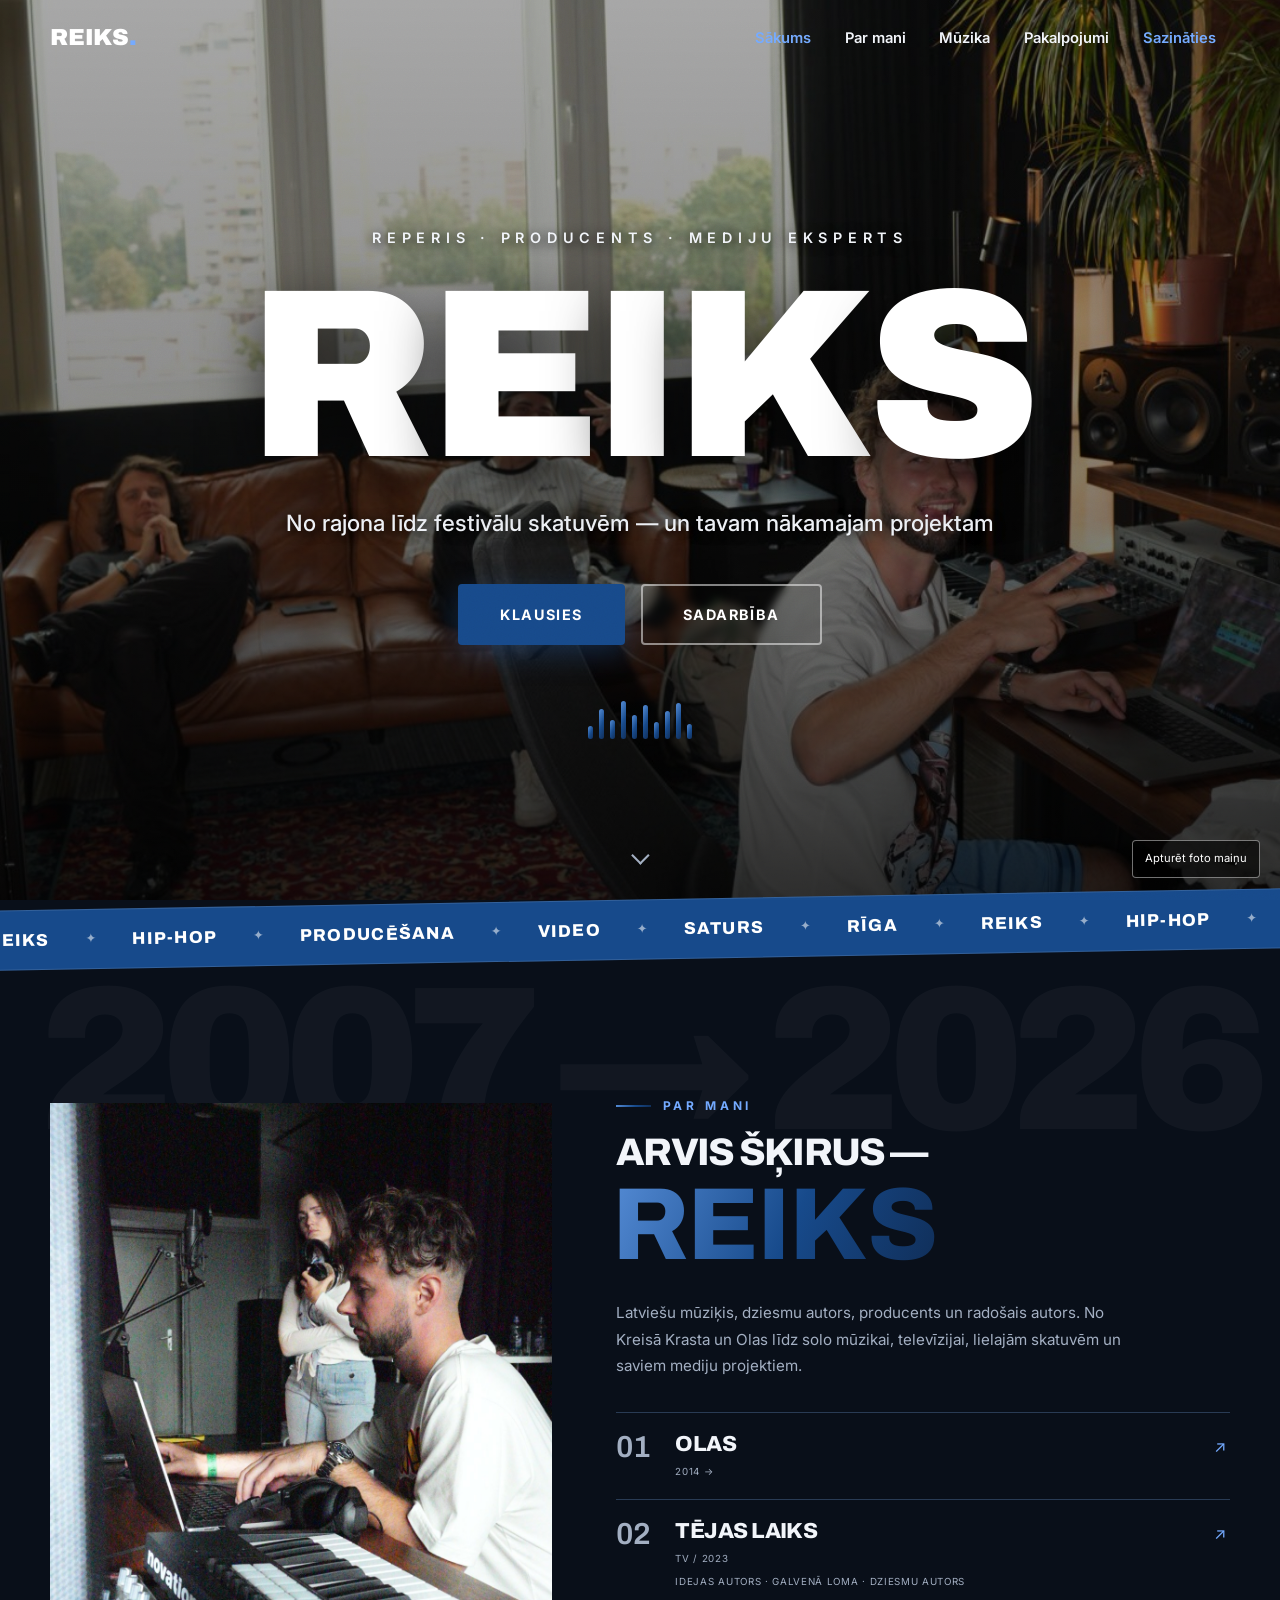
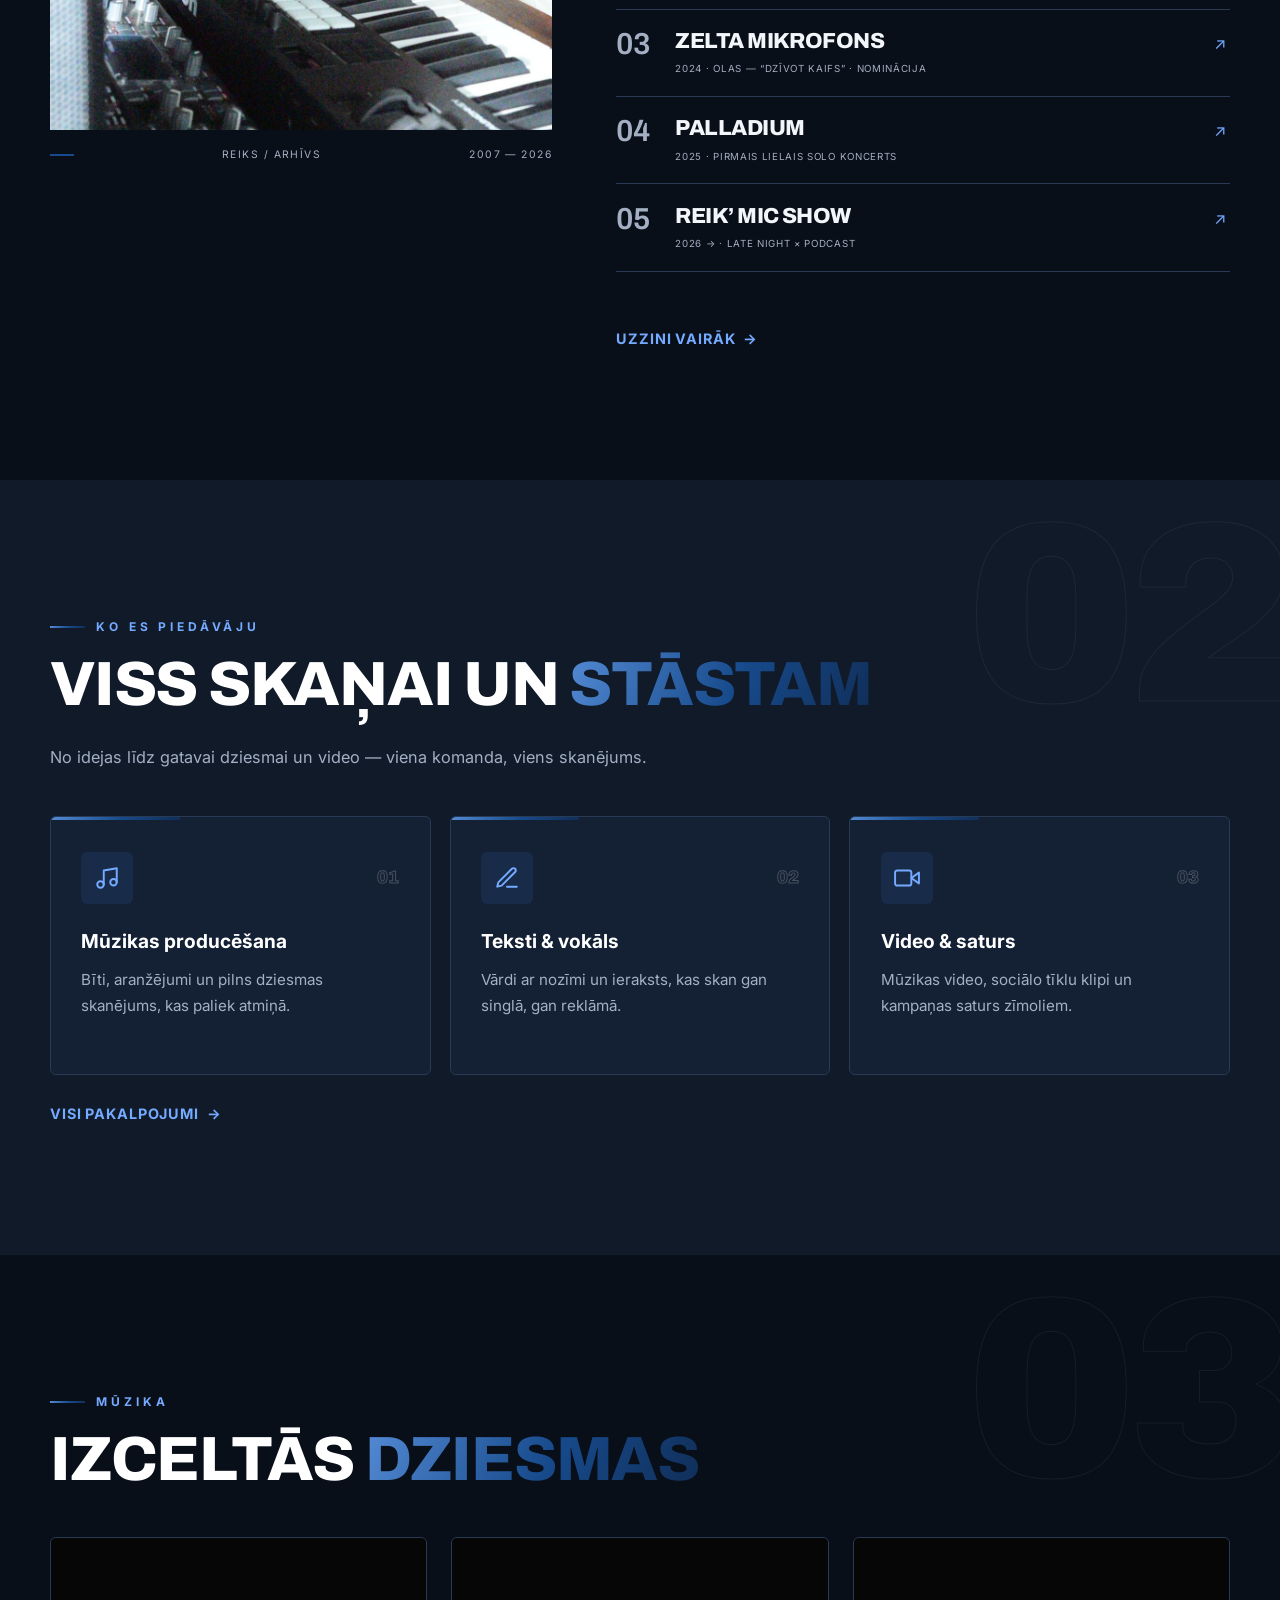
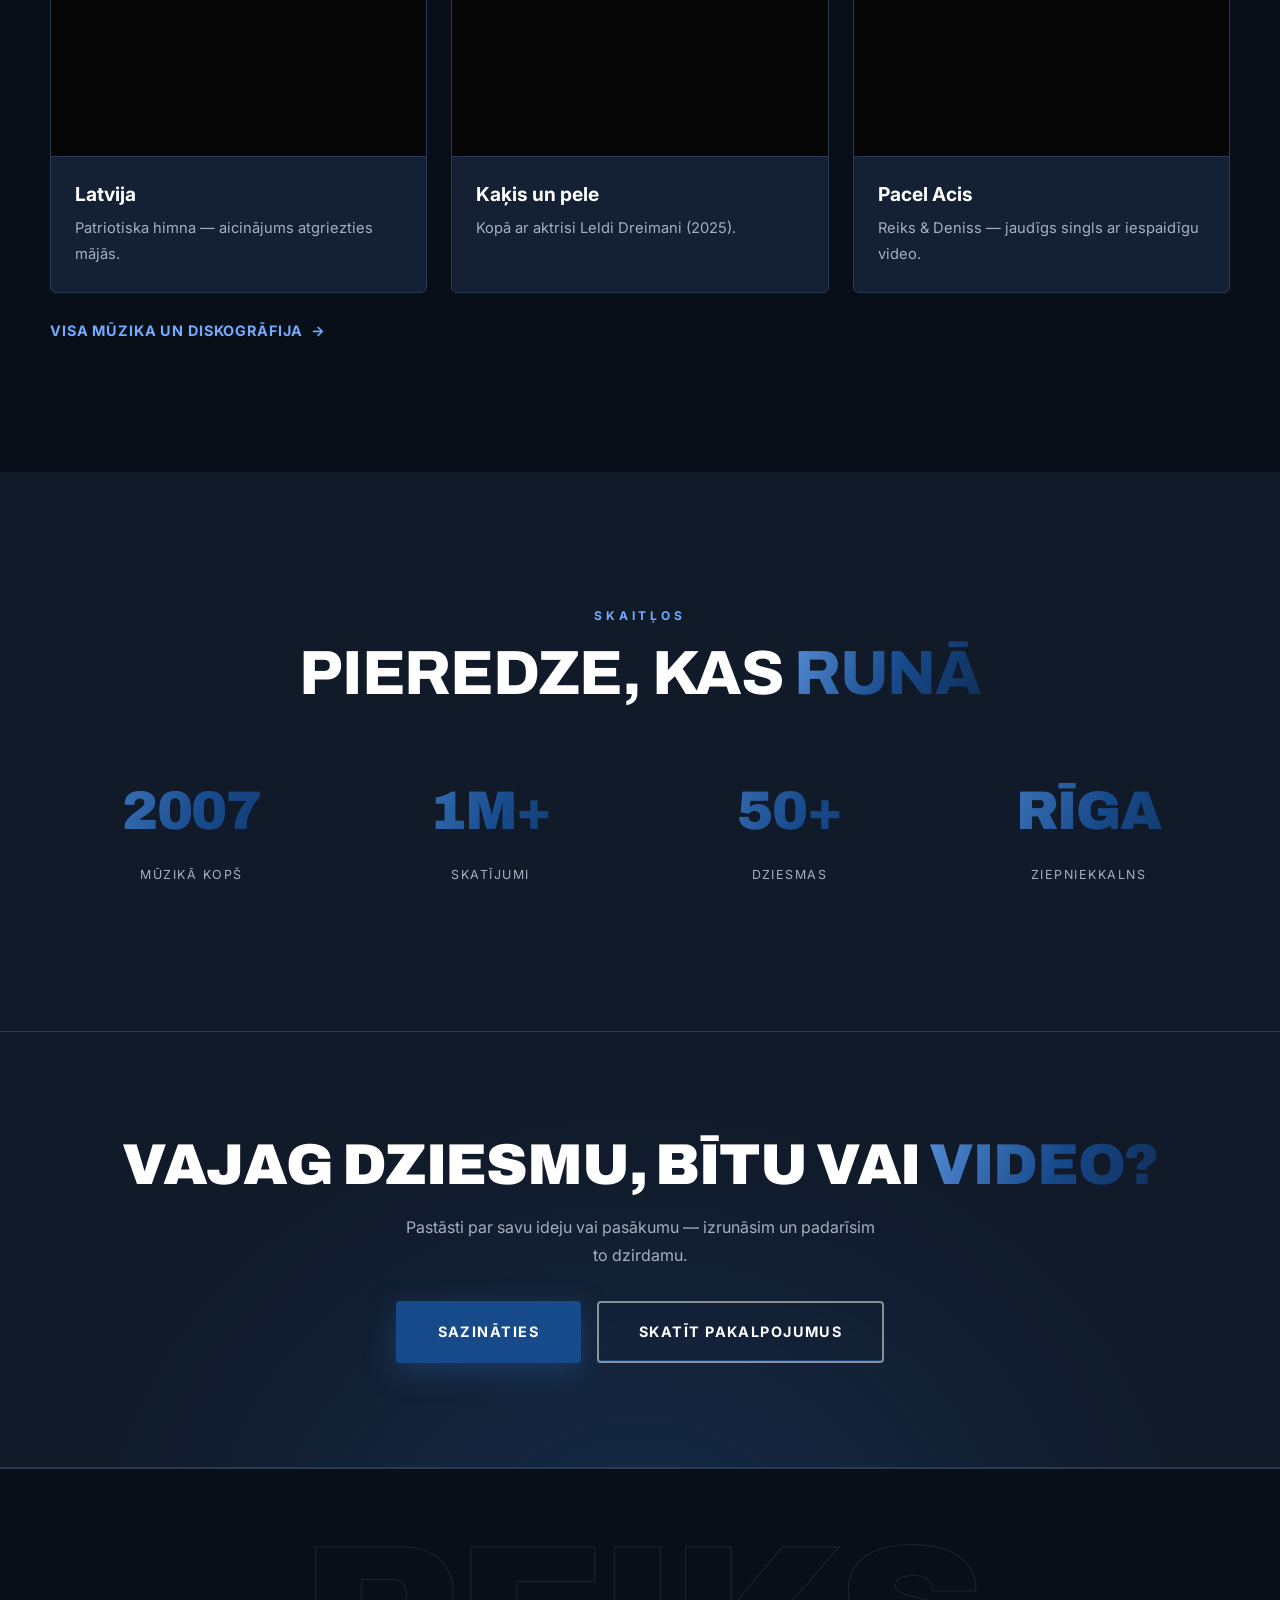
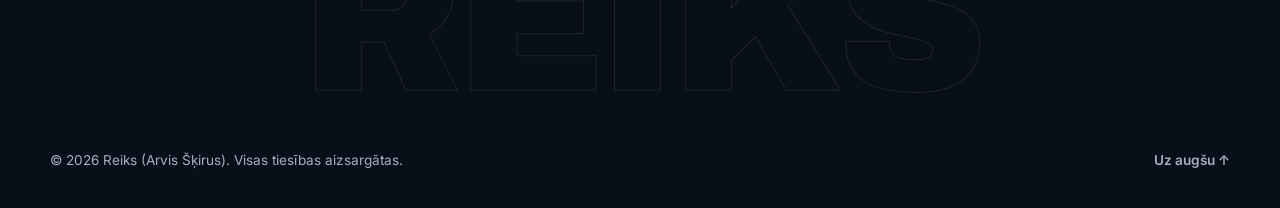
==== commit 68cf3fe3: "Apply dark blue theme and preserve current homepage career section" ====
--- a/index.html
+++ b/index.html
@@ -1,264 +1,280 @@
-<!DOCTYPE html>
-<html lang="lv">
-<head>
-  <meta charset="UTF-8">
-  <meta name="viewport" content="width=device-width, initial-scale=1.0">
-  <meta name="description" content="REIKS (Arvis Šķirus) — latviešu reperis, dziesmu autors, producents un mediju eksperts no Rīgas. Mūzika, sadarbības, producēšana, video un saturs.">
-  <title>REIKS — Reperis · Producents · Mediju eksperts</title>
-  <link rel="icon" type="image/svg+xml" href="assets/favicon.svg">
-  <link rel="canonical" href="https://reiks.lv/">
-
-  <!-- Open Graph / social sharing -->
-  <meta property="og:type" content="website">
-  <meta property="og:site_name" content="REIKS">
-  <meta property="og:locale" content="lv_LV">
-  <meta property="og:url" content="https://reiks.lv/">
-  <meta property="og:title" content="REIKS — Reperis · Producents · Mediju eksperts">
-  <meta property="og:description" content="Latviešu reperis, dziesmu autors, producents un mediju eksperts no Rīgas. Mūzika, producēšana, video un saturs.">
-  <meta name="twitter:card" content="summary_large_image">
-
-  <link rel="preconnect" href="https://fonts.googleapis.com">
-  <link rel="preconnect" href="https://fonts.gstatic.com" crossorigin>
-  <link href="https://fonts.googleapis.com/css2?family=Archivo:wght@600;700;800;900&family=Inter:wght@400;500;600;700;800&display=swap" rel="stylesheet">
-  <link rel="stylesheet" href="styles.css">
-</head>
-<body>
-
-  <div class="scroll-progress" aria-hidden="true"></div>
-
-  <!-- ============================================================
-       SHARED NAVIGATION (identical on every page — update all 4
-       files if you change the links)
-       ============================================================ -->
-  <header class="site-header" id="site-header">
-    <nav class="nav container" aria-label="Galvenā navigācija">
-      <a href="/" class="nav__logo">REIKS<span class="nav__logo-dot">.</span></a>
-      <button class="nav__toggle" aria-label="Atvērt izvēlni" aria-expanded="false" aria-controls="nav-menu">
-        <span class="nav__toggle-bar"></span>
-        <span class="nav__toggle-bar"></span>
-        <span class="nav__toggle-bar"></span>
-      </button>
-      <ul class="nav__menu" id="nav-menu">
-        <li><a href="/" class="nav__link nav__link--active">Sākums</a></li>
-        <li><a href="/about" class="nav__link">Par mani</a></li>
-        <li><a href="/music" class="nav__link">Mūzika</a></li>
-        <li><a href="/services" class="nav__link">Pakalpojumi</a></li>
-        <li><a href="/services#kontakti" class="nav__link nav__link--cta">Sazināties</a></li>
-      </ul>
-    </nav>
-  </header>
-
-  <main>
-
-    <!-- ============================================================
-         HERO
-         ============================================================ -->
-    <section class="hero hero--photos" id="sakums">
-      <div class="hero__backdrop" aria-hidden="true">
-        <img class="hero__slide is-active" src="assets/images/DSC04930.jpg" alt="" width="1080" height="1616" fetchpriority="high">
-        <img class="hero__slide" src="assets/images/DSC04987.jpg" alt="" width="1080" height="1616" decoding="async">
-      </div>
-      <div class="hero__overlay"></div>
-      <div class="hero__content container">
-        <p class="hero__kicker">Reperis · Producents · Mediju eksperts</p>
-        <h1 class="hero__title" id="hero-title">REIKS</h1>
-        <p class="hero__tagline">No rajona līdz festivālu skatuvēm — un tavam nākamajam projektam</p>
-        <div class="hero__actions">
-          <a href="/music" class="btn btn--primary">Klausies</a>
-          <a href="/services" class="btn btn--outline">Sadarbība</a>
-        </div>
-        <div class="hero__eq" aria-hidden="true">
-          <span></span><span></span><span></span><span></span><span></span>
-          <span></span><span></span><span></span><span></span><span></span>
-        </div>
-      </div>
-      <button class="hero__pause" type="button" aria-pressed="false">Apturēt foto maiņu</button>
-      <a href="#par-mani" class="hero__scroll" aria-label="Ritināt uz leju">
-        <span class="hero__scroll-arrow"></span>
-      </a>
-    </section>
-
-    <!-- MARQUEE -->
-    <div class="marquee" aria-hidden="true">
-      <div class="marquee__inner">
-        <span>REIKS</span><i>✦</i><span>HIP-HOP</span><i>✦</i><span>PRODUCĒŠANA</span><i>✦</i><span>VIDEO</span><i>✦</i><span>SATURS</span><i>✦</i><span>RĪGA</span><i>✦</i>
-        <span>REIKS</span><i>✦</i><span>HIP-HOP</span><i>✦</i><span>PRODUCĒŠANA</span><i>✦</i><span>VIDEO</span><i>✦</i><span>SATURS</span><i>✦</i><span>RĪGA</span><i>✦</i>
-      </div>
-    </div>
-
-    <!-- ============================================================
-         ABOUT TEASER (links to About page)
-         ============================================================ -->
-    <section class="section about" id="par-mani">
-      <span class="section__ghost" aria-hidden="true">01</span>
-      <div class="container split">
-        <div class="split__media reveal">
-          <div class="slideshow" role="img" aria-label="Reiks — foto slīdrāde">
-            <img class="slideshow__slide slideshow__slide--active" src="assets/images/slide-1.svg" alt="Reiks uz skatuves">
-            <img class="slideshow__slide" src="assets/images/slide-2.svg" alt="Reiks studijā" loading="lazy">
-            <img class="slideshow__slide" src="assets/images/slide-3.svg" alt="Reiks festivālā" loading="lazy">
-            <img class="slideshow__slide" src="assets/images/slide-4.svg" alt="Reiks ar publiku" loading="lazy">
-            <div class="slideshow__dots" aria-hidden="true"></div>
-          </div>
-          <div class="about__image-frame" aria-hidden="true"></div>
-        </div>
-        <div class="about__text">
-          <p class="section__kicker reveal">Par mani</p>
-          <h2 class="section__title reveal">Arvis Šķirus — <span class="accent">Reiks</span></h2>
-          <p class="reveal">
-            Latviešu reperis, dziesmu autors un producents no Rīgas Ziepniekkalna.
-            Grupas <strong>Kreisais Krasts</strong> dalībnieks, kurš rajona ikdienu
-            pārvērš mūzikā, kas skan no festivālu lielajām skatuvēm.
-          </p>
-          <p class="reveal">
-            Šodien Reiks ir ne tikai izpildītājs, bet arī <strong>mediju eksperts</strong> —
-            producē bītus, ieraksta un miksē dziesmas, veido video un saturu
-            zīmoliem, kuri meklē īstu skanējumu.
-          </p>
-          <a href="/about" class="arrow-link reveal">Uzzini vairāk <span aria-hidden="true">→</span></a>
-        </div>
-      </div>
-    </section>
-
-    <!-- ============================================================
-         CAPABILITIES PREVIEW (links to Services page)
-         ============================================================ -->
-    <section class="section section--alt" id="prasmes">
-      <span class="section__ghost" aria-hidden="true">02</span>
-      <div class="container">
-        <p class="section__kicker reveal">Ko es piedāvāju</p>
-        <h2 class="section__title reveal">Viss skaņai un <span class="accent">stāstam</span></h2>
-        <p class="section__lead reveal">
-          No idejas līdz gatavai dziesmai un video — viena komanda, viens skanējums.
-        </p>
-
-        <div class="services-grid">
-          <article class="service-card glow-card reveal">
-            <div class="service-card__head">
-              <div class="service-card__icon" aria-hidden="true">
-                <svg viewBox="0 0 24 24" fill="none" stroke="currentColor" stroke-width="1.8" stroke-linecap="round" stroke-linejoin="round"><path d="M9 18V5l12-2v13"/><circle cx="6" cy="18" r="3"/><circle cx="18" cy="16" r="3"/></svg>
-              </div>
-              <span class="service-card__no">01</span>
-            </div>
-            <h3 class="service-card__title">Mūzikas producēšana</h3>
-            <p class="service-card__text">Bīti, aranžējumi un pilns dziesmas skanējums, kas paliek atmiņā.</p>
-          </article>
-
-          <article class="service-card glow-card reveal">
-            <div class="service-card__head">
-              <div class="service-card__icon" aria-hidden="true">
-                <svg viewBox="0 0 24 24" fill="none" stroke="currentColor" stroke-width="1.8" stroke-linecap="round" stroke-linejoin="round"><path d="M12 20h9"/><path d="M16.5 3.5a2.121 2.121 0 0 1 3 3L7 19l-4 1 1-4L16.5 3.5z"/></svg>
-              </div>
-              <span class="service-card__no">02</span>
-            </div>
-            <h3 class="service-card__title">Teksti & vokāls</h3>
-            <p class="service-card__text">Vārdi ar nozīmi un ieraksts, kas skan gan singlā, gan reklāmā.</p>
-          </article>
-
-          <article class="service-card glow-card reveal">
-            <div class="service-card__head">
-              <div class="service-card__icon" aria-hidden="true">
-                <svg viewBox="0 0 24 24" fill="none" stroke="currentColor" stroke-width="1.8" stroke-linecap="round" stroke-linejoin="round"><path d="M23 7l-7 5 7 5V7z"/><rect x="1" y="5" width="15" height="14" rx="2" ry="2"/></svg>
-              </div>
-              <span class="service-card__no">03</span>
-            </div>
-            <h3 class="service-card__title">Video & saturs</h3>
-            <p class="service-card__text">Mūzikas video, sociālo tīklu klipi un kampaņas saturs zīmoliem.</p>
-          </article>
-        </div>
-
-        <a href="/services" class="arrow-link reveal">Visi pakalpojumi <span aria-hidden="true">→</span></a>
-      </div>
-    </section>
-
-    <!-- ============================================================
-         FEATURED MUSIC (links to Music page)
-         ============================================================ -->
-    <section class="section music" id="muzika">
-      <span class="section__ghost" aria-hidden="true">03</span>
-      <div class="container">
-        <p class="section__kicker reveal">Mūzika</p>
-        <h2 class="section__title reveal">Izceltās <span class="accent">dziesmas</span></h2>
-
-        <div class="music__grid">
-          <article class="track-card glow-card reveal">
-            <div class="track-card__embed">
-              <iframe src="https://www.youtube-nocookie.com/embed/NeEOlbkTz-A" title="REIKS — LATVIJA (Official Video)" loading="lazy" allow="accelerometer; autoplay; clipboard-write; encrypted-media; gyroscope; picture-in-picture; web-share" allowfullscreen></iframe>
-            </div>
-            <div class="track-card__body">
-              <h3 class="track-card__title">Latvija</h3>
-              <p class="track-card__text">Patriotiska himna — aicinājums atgriezties mājās.</p>
-            </div>
-          </article>
-
-          <article class="track-card glow-card reveal">
-            <div class="track-card__embed">
-              <iframe src="https://www.youtube-nocookie.com/embed/PH-bj7ggvGA" title="Reiks, Lelde Dreimane — Kaķis un pele (Laternu Stundā)" loading="lazy" allow="accelerometer; autoplay; clipboard-write; encrypted-media; gyroscope; picture-in-picture; web-share" allowfullscreen></iframe>
-            </div>
-            <div class="track-card__body">
-              <h3 class="track-card__title">Kaķis un pele</h3>
-              <p class="track-card__text">Kopā ar aktrisi Leldi Dreimani (2025).</p>
-            </div>
-          </article>
-
-          <article class="track-card glow-card reveal">
-            <div class="track-card__embed">
-              <iframe src="https://www.youtube-nocookie.com/embed/BonzBC7Jm8U" title="Reiks & Deniss — Pacel Acis (Official Video)" loading="lazy" allow="accelerometer; autoplay; clipboard-write; encrypted-media; gyroscope; picture-in-picture; web-share" allowfullscreen></iframe>
-            </div>
-            <div class="track-card__body">
-              <h3 class="track-card__title">Pacel Acis</h3>
-              <p class="track-card__text">Reiks & Deniss — jaudīgs singls ar iespaidīgu video.</p>
-            </div>
-          </article>
-        </div>
-
-        <a href="/music" class="arrow-link reveal">Visa mūzika un diskogrāfija <span aria-hidden="true">→</span></a>
-      </div>
-    </section>
-
-    <!-- ============================================================
-         METRICS BAND
-         ============================================================ -->
-    <section class="section section--alt section--center">
-      <div class="container">
-        <p class="section__kicker reveal">Skaitļos</p>
-        <h2 class="section__title reveal">Pieredze, kas <span class="accent">runā</span></h2>
-        <div class="metrics">
-          <div class="metric reveal"><span class="metric__num">2007</span><span class="metric__label">Mūzikā kopš</span></div>
-          <div class="metric reveal"><span class="metric__num">1M+</span><span class="metric__label">Skatījumi</span></div>
-          <div class="metric reveal"><span class="metric__num">50+</span><span class="metric__label">Dziesmas</span></div>
-          <div class="metric reveal"><span class="metric__num">RĪGA</span><span class="metric__label">Ziepniekkalns</span></div>
-        </div>
-      </div>
-    </section>
-
-    <!-- ============================================================
-         CTA BAND
-         ============================================================ -->
-    <section class="cta-band">
-      <div class="container">
-        <h2 class="cta-band__title reveal">Vajag dziesmu, bītu vai <span class="accent">video?</span></h2>
-        <p class="cta-band__text reveal">Pastāsti par savu ideju vai pasākumu — izrunāsim un padarīsim to dzirdamu.</p>
-        <div class="cta-band__actions reveal">
-          <a href="/services#kontakti" class="btn btn--primary">Sazināties</a>
-          <a href="/services" class="btn btn--outline">Skatīt pakalpojumus</a>
-        </div>
-      </div>
-    </section>
-
-  </main>
-
-  <!-- ============================================================
-       SHARED FOOTER
-       ============================================================ -->
-  <footer class="site-footer">
-    <p class="site-footer__wordmark" aria-hidden="true">REIKS</p>
-    <div class="container site-footer__inner">
-      <p class="site-footer__copy">© <span id="year">2026</span> Reiks (Arvis Šķirus). Visas tiesības aizsargātas.</p>
-      <a href="#sakums" class="site-footer__top">Uz augšu ↑</a>
-    </div>
-  </footer>
-
-  <script src="script.js"></script>
-</body>
-</html>
+<!DOCTYPE html>
+<html lang="lv">
+<head>
+  <meta charset="UTF-8">
+  <meta name="viewport" content="width=device-width, initial-scale=1.0">
+  <meta name="description" content="REIKS (Arvis Šķirus) — latviešu reperis, dziesmu autors, producents un mediju eksperts no Rīgas. Mūzika, sadarbības, producēšana, video un saturs.">
+  <title>REIKS — Reperis · Producents · Mediju eksperts</title>
+  <link rel="icon" type="image/svg+xml" href="assets/favicon.svg">
+  <link rel="canonical" href="https://reiks.lv/">
+
+  <!-- Open Graph / social sharing -->
+  <meta property="og:type" content="website">
+  <meta property="og:site_name" content="REIKS">
+  <meta property="og:locale" content="lv_LV">
+  <meta property="og:url" content="https://reiks.lv/">
+  <meta property="og:title" content="REIKS — Reperis · Producents · Mediju eksperts">
+  <meta property="og:description" content="Latviešu reperis, dziesmu autors, producents un mediju eksperts no Rīgas. Mūzika, producēšana, video un saturs.">
+  <meta name="twitter:card" content="summary_large_image">
+
+  <link rel="preconnect" href="https://fonts.googleapis.com">
+  <link rel="preconnect" href="https://fonts.gstatic.com" crossorigin>
+  <link href="https://fonts.googleapis.com/css2?family=Archivo:wght@600;700;800;900&family=Inter:wght@400;500;600;700;800&display=swap" rel="stylesheet">
+  <link rel="stylesheet" href="styles.css">
+  <link rel="stylesheet" href="career.css">
+  <script src="career.js" defer></script>
+</head>
+<body>
+
+  <div class="scroll-progress" aria-hidden="true"></div>
+
+  <!-- ============================================================
+       SHARED NAVIGATION (identical on every page — update all 4
+       files if you change the links)
+       ============================================================ -->
+  <header class="site-header" id="site-header">
+    <nav class="nav container" aria-label="Galvenā navigācija">
+      <a href="/" class="nav__logo">REIKS<span class="nav__logo-dot">.</span></a>
+      <button class="nav__toggle" aria-label="Atvērt izvēlni" aria-expanded="false" aria-controls="nav-menu">
+        <span class="nav__toggle-bar"></span>
+        <span class="nav__toggle-bar"></span>
+        <span class="nav__toggle-bar"></span>
+      </button>
+      <ul class="nav__menu" id="nav-menu">
+        <li><a href="/" class="nav__link nav__link--active">Sākums</a></li>
+        <li><a href="/about" class="nav__link">Par mani</a></li>
+        <li><a href="/music" class="nav__link">Mūzika</a></li>
+        <li><a href="/services" class="nav__link">Pakalpojumi</a></li>
+        <li><a href="/services#kontakti" class="nav__link nav__link--cta">Sazināties</a></li>
+      </ul>
+    </nav>
+  </header>
+
+  <main>
+
+    <!-- ============================================================
+         HERO
+         ============================================================ -->
+    <section class="hero hero--photos" id="sakums">
+      <div class="hero__backdrop" aria-hidden="true">
+        <img class="hero__slide is-active" src="assets/images/DSC04930.jpg" alt="" width="1080" height="1616" fetchpriority="high">
+        <img class="hero__slide" src="assets/images/DSC04987.jpg" alt="" width="1080" height="1616" decoding="async">
+      </div>
+      <div class="hero__overlay"></div>
+      <div class="hero__content container">
+        <p class="hero__kicker">Reperis · Producents · Mediju eksperts</p>
+        <h1 class="hero__title" id="hero-title">REIKS</h1>
+        <p class="hero__tagline">No rajona līdz festivālu skatuvēm — un tavam nākamajam projektam</p>
+        <div class="hero__actions">
+          <a href="/music" class="btn btn--primary">Klausies</a>
+          <a href="/services" class="btn btn--outline">Sadarbība</a>
+        </div>
+        <div class="hero__eq" aria-hidden="true">
+          <span></span><span></span><span></span><span></span><span></span>
+          <span></span><span></span><span></span><span></span><span></span>
+        </div>
+      </div>
+      <button class="hero__pause" type="button" aria-pressed="false">Apturēt foto maiņu</button>
+      <a href="#par-mani" class="hero__scroll" aria-label="Ritināt uz leju">
+        <span class="hero__scroll-arrow"></span>
+      </a>
+    </section>
+
+    <!-- MARQUEE -->
+    <div class="marquee" aria-hidden="true">
+      <div class="marquee__inner">
+        <span>REIKS</span><i>✦</i><span>HIP-HOP</span><i>✦</i><span>PRODUCĒŠANA</span><i>✦</i><span>VIDEO</span><i>✦</i><span>SATURS</span><i>✦</i><span>RĪGA</span><i>✦</i>
+        <span>REIKS</span><i>✦</i><span>HIP-HOP</span><i>✦</i><span>PRODUCĒŠANA</span><i>✦</i><span>VIDEO</span><i>✦</i><span>SATURS</span><i>✦</i><span>RĪGA</span><i>✦</i>
+      </div>
+    </div>
+
+    <!-- ============================================================
+         ABOUT TEASER (links to About page)
+         ============================================================ -->
+    <section class="section career" id="par-mani" aria-labelledby="career-title">
+      <span class="career__years" aria-hidden="true">2007 → 2026</span>
+      <div class="container career__grid">
+        <figure class="career__media reveal">
+          <div class="career__stage">
+            <img class="career__image is-active" data-career-image="portrait" src="assets/images/DSC04987.jpg" alt="Reiks mūzikas studijā" width="1080" height="1616" loading="lazy">
+            <img class="career__image" data-career-image="olas" src="assets/images/about/olas.svg" alt="OLAS — arhīva attēla vietturis" width="800" height="1000" loading="lazy" aria-hidden="true"><img class="career__image" data-career-image="tejas-laiks" src="assets/images/about/tejas-laiks.svg" alt="TĒJAS LAIKS — arhīva attēla vietturis" width="800" height="1000" loading="lazy" aria-hidden="true"><img class="career__image" data-career-image="zelta-mikrofons" src="assets/images/about/zelta-mikrofons.svg" alt="ZELTA MIKROFONS — arhīva attēla vietturis" width="800" height="1000" loading="lazy" aria-hidden="true"><img class="career__image" data-career-image="palladium" src="assets/images/about/palladium.svg" alt="PALLADIUM — arhīva attēla vietturis" width="800" height="1000" loading="lazy" aria-hidden="true"><img class="career__image" data-career-image="reik-mic-show" src="assets/images/about/reik-mic-show.svg" alt="REIK’ MIC SHOW — arhīva attēla vietturis" width="800" height="1000" loading="lazy" aria-hidden="true">
+          </div>
+          <figcaption class="career__caption"><span>REIKS / ARHĪVS</span><span>2007 — 2026</span></figcaption>
+        </figure>
+        <div class="career__text">
+          <p class="section__kicker reveal">Par mani</p>
+          <h2 class="career__title reveal" id="career-title">ARVIS ŠĶIRUS —<br><span class="accent">REIKS</span></h2>
+          <p class="career__intro reveal">Latviešu mūziķis, dziesmu autors, producents un radošais autors. No Kreisā Krasta un Olas līdz solo mūzikai, televīzijai, lielajām skatuvēm un saviem mediju projektiem.</p>
+          <ol class="career__index"><li class="career__entry reveal">
+      <button class="career__trigger" type="button" data-career="olas" aria-expanded="false" aria-controls="career-olas">
+        <span class="career__number" aria-hidden="true">01</span><span class="career__copy"><span class="career__name">OLAS</span><span class="career__meta">2014 →</span></span><span class="career__arrow" aria-hidden="true">↗</span>
+      </button>
+      <div class="career__inline" id="career-olas" hidden><img src="assets/images/about/olas.svg" alt="OLAS — arhīva attēla vietturis" width="800" height="1000" loading="lazy"></div>
+    </li><li class="career__entry reveal">
+      <button class="career__trigger" type="button" data-career="tejas-laiks" aria-expanded="false" aria-controls="career-tejas-laiks">
+        <span class="career__number" aria-hidden="true">02</span><span class="career__copy"><span class="career__name">TĒJAS LAIKS</span><span class="career__meta">TV / 2023</span><span class="career__meta">IDEJAS AUTORS · GALVENĀ LOMA · DZIESMU AUTORS</span></span><span class="career__arrow" aria-hidden="true">↗</span>
+      </button>
+      <div class="career__inline" id="career-tejas-laiks" hidden><img src="assets/images/about/tejas-laiks.svg" alt="TĒJAS LAIKS — arhīva attēla vietturis" width="800" height="1000" loading="lazy"></div>
+    </li><li class="career__entry reveal">
+      <button class="career__trigger" type="button" data-career="zelta-mikrofons" aria-expanded="false" aria-controls="career-zelta-mikrofons">
+        <span class="career__number" aria-hidden="true">03</span><span class="career__copy"><span class="career__name">ZELTA MIKROFONS</span><span class="career__meta">2024 · OLAS — “DZĪVOT KAIFS” · NOMINĀCIJA</span></span><span class="career__arrow" aria-hidden="true">↗</span>
+      </button>
+      <div class="career__inline" id="career-zelta-mikrofons" hidden><img src="assets/images/about/zelta-mikrofons.svg" alt="ZELTA MIKROFONS — arhīva attēla vietturis" width="800" height="1000" loading="lazy"></div>
+    </li><li class="career__entry reveal">
+      <button class="career__trigger" type="button" data-career="palladium" aria-expanded="false" aria-controls="career-palladium">
+        <span class="career__number" aria-hidden="true">04</span><span class="career__copy"><span class="career__name">PALLADIUM</span><span class="career__meta">2025 · PIRMAIS LIELAIS SOLO KONCERTS</span></span><span class="career__arrow" aria-hidden="true">↗</span>
+      </button>
+      <div class="career__inline" id="career-palladium" hidden><img src="assets/images/about/palladium.svg" alt="PALLADIUM — arhīva attēla vietturis" width="800" height="1000" loading="lazy"></div>
+    </li><li class="career__entry reveal">
+      <button class="career__trigger" type="button" data-career="reik-mic-show" aria-expanded="false" aria-controls="career-reik-mic-show">
+        <span class="career__number" aria-hidden="true">05</span><span class="career__copy"><span class="career__name">REIK’ MIC SHOW</span><span class="career__meta">2026 → · LATE NIGHT × PODCAST</span></span><span class="career__arrow" aria-hidden="true">↗</span>
+      </button>
+      <div class="career__inline" id="career-reik-mic-show" hidden><img src="assets/images/about/reik-mic-show.svg" alt="REIK’ MIC SHOW — arhīva attēla vietturis" width="800" height="1000" loading="lazy"></div>
+    </li></ol>
+          <a href="/about" class="arrow-link reveal">Uzzini vairāk <span aria-hidden="true">→</span></a>
+        </div>
+      </div>
+    </section>
+
+    <!-- ============================================================
+         CAPABILITIES PREVIEW (links to Services page)
+         ============================================================ -->
+    <section class="section section--alt" id="prasmes">
+      <span class="section__ghost" aria-hidden="true">02</span>
+      <div class="container">
+        <p class="section__kicker reveal">Ko es piedāvāju</p>
+        <h2 class="section__title reveal">Viss skaņai un <span class="accent">stāstam</span></h2>
+        <p class="section__lead reveal">
+          No idejas līdz gatavai dziesmai un video — viena komanda, viens skanējums.
+        </p>
+
+        <div class="services-grid">
+          <article class="service-card glow-card reveal">
+            <div class="service-card__head">
+              <div class="service-card__icon" aria-hidden="true">
+                <svg viewBox="0 0 24 24" fill="none" stroke="currentColor" stroke-width="1.8" stroke-linecap="round" stroke-linejoin="round"><path d="M9 18V5l12-2v13"/><circle cx="6" cy="18" r="3"/><circle cx="18" cy="16" r="3"/></svg>
+              </div>
+              <span class="service-card__no">01</span>
+            </div>
+            <h3 class="service-card__title">Mūzikas producēšana</h3>
+            <p class="service-card__text">Bīti, aranžējumi un pilns dziesmas skanējums, kas paliek atmiņā.</p>
+          </article>
+
+          <article class="service-card glow-card reveal">
+            <div class="service-card__head">
+              <div class="service-card__icon" aria-hidden="true">
+                <svg viewBox="0 0 24 24" fill="none" stroke="currentColor" stroke-width="1.8" stroke-linecap="round" stroke-linejoin="round"><path d="M12 20h9"/><path d="M16.5 3.5a2.121 2.121 0 0 1 3 3L7 19l-4 1 1-4L16.5 3.5z"/></svg>
+              </div>
+              <span class="service-card__no">02</span>
+            </div>
+            <h3 class="service-card__title">Teksti & vokāls</h3>
+            <p class="service-card__text">Vārdi ar nozīmi un ieraksts, kas skan gan singlā, gan reklāmā.</p>
+          </article>
+
+          <article class="service-card glow-card reveal">
+            <div class="service-card__head">
+              <div class="service-card__icon" aria-hidden="true">
+                <svg viewBox="0 0 24 24" fill="none" stroke="currentColor" stroke-width="1.8" stroke-linecap="round" stroke-linejoin="round"><path d="M23 7l-7 5 7 5V7z"/><rect x="1" y="5" width="15" height="14" rx="2" ry="2"/></svg>
+              </div>
+              <span class="service-card__no">03</span>
+            </div>
+            <h3 class="service-card__title">Video & saturs</h3>
+            <p class="service-card__text">Mūzikas video, sociālo tīklu klipi un kampaņas saturs zīmoliem.</p>
+          </article>
+        </div>
+
+        <a href="/services" class="arrow-link reveal">Visi pakalpojumi <span aria-hidden="true">→</span></a>
+      </div>
+    </section>
+
+    <!-- ============================================================
+         FEATURED MUSIC (links to Music page)
+         ============================================================ -->
+    <section class="section music" id="muzika">
+      <span class="section__ghost" aria-hidden="true">03</span>
+      <div class="container">
+        <p class="section__kicker reveal">Mūzika</p>
+        <h2 class="section__title reveal">Izceltās <span class="accent">dziesmas</span></h2>
+
+        <div class="music__grid">
+          <article class="track-card glow-card reveal">
+            <div class="track-card__embed">
+              <iframe src="https://www.youtube-nocookie.com/embed/NeEOlbkTz-A" title="REIKS — LATVIJA (Official Video)" loading="lazy" allow="accelerometer; autoplay; clipboard-write; encrypted-media; gyroscope; picture-in-picture; web-share" allowfullscreen></iframe>
+            </div>
+            <div class="track-card__body">
+              <h3 class="track-card__title">Latvija</h3>
+              <p class="track-card__text">Patriotiska himna — aicinājums atgriezties mājās.</p>
+            </div>
+          </article>
+
+          <article class="track-card glow-card reveal">
+            <div class="track-card__embed">
+              <iframe src="https://www.youtube-nocookie.com/embed/PH-bj7ggvGA" title="Reiks, Lelde Dreimane — Kaķis un pele (Laternu Stundā)" loading="lazy" allow="accelerometer; autoplay; clipboard-write; encrypted-media; gyroscope; picture-in-picture; web-share" allowfullscreen></iframe>
+            </div>
+            <div class="track-card__body">
+              <h3 class="track-card__title">Kaķis un pele</h3>
+              <p class="track-card__text">Kopā ar aktrisi Leldi Dreimani (2025).</p>
+            </div>
+          </article>
+
+          <article class="track-card glow-card reveal">
+            <div class="track-card__embed">
+              <iframe src="https://www.youtube-nocookie.com/embed/BonzBC7Jm8U" title="Reiks & Deniss — Pacel Acis (Official Video)" loading="lazy" allow="accelerometer; autoplay; clipboard-write; encrypted-media; gyroscope; picture-in-picture; web-share" allowfullscreen></iframe>
+            </div>
+            <div class="track-card__body">
+              <h3 class="track-card__title">Pacel Acis</h3>
+              <p class="track-card__text">Reiks & Deniss — jaudīgs singls ar iespaidīgu video.</p>
+            </div>
+          </article>
+        </div>
+
+        <a href="/music" class="arrow-link reveal">Visa mūzika un diskogrāfija <span aria-hidden="true">→</span></a>
+      </div>
+    </section>
+
+    <!-- ============================================================
+         METRICS BAND
+         ============================================================ -->
+    <section class="section section--alt section--center">
+      <div class="container">
+        <p class="section__kicker reveal">Skaitļos</p>
+        <h2 class="section__title reveal">Pieredze, kas <span class="accent">runā</span></h2>
+        <div class="metrics">
+          <div class="metric reveal"><span class="metric__num">2007</span><span class="metric__label">Mūzikā kopš</span></div>
+          <div class="metric reveal"><span class="metric__num">1M+</span><span class="metric__label">Skatījumi</span></div>
+          <div class="metric reveal"><span class="metric__num">50+</span><span class="metric__label">Dziesmas</span></div>
+          <div class="metric reveal"><span class="metric__num">RĪGA</span><span class="metric__label">Ziepniekkalns</span></div>
+        </div>
+      </div>
+    </section>
+
+    <!-- ============================================================
+         CTA BAND
+         ============================================================ -->
+    <section class="cta-band">
+      <div class="container">
+        <h2 class="cta-band__title reveal">Vajag dziesmu, bītu vai <span class="accent">video?</span></h2>
+        <p class="cta-band__text reveal">Pastāsti par savu ideju vai pasākumu — izrunāsim un padarīsim to dzirdamu.</p>
+        <div class="cta-band__actions reveal">
+          <a href="/services#kontakti" class="btn btn--primary">Sazināties</a>
+          <a href="/services" class="btn btn--outline">Skatīt pakalpojumus</a>
+        </div>
+      </div>
+    </section>
+
+  </main>
+
+  <!-- ============================================================
+       SHARED FOOTER
+       ============================================================ -->
+  <footer class="site-footer">
+    <p class="site-footer__wordmark" aria-hidden="true">REIKS</p>
+    <div class="container site-footer__inner">
+      <p class="site-footer__copy">© <span id="year">2026</span> Reiks (Arvis Šķirus). Visas tiesības aizsargātas.</p>
+      <a href="#sakums" class="site-footer__top">Uz augšu ↑</a>
+    </div>
+  </footer>
+
+  <script src="script.js"></script>
+</body>
+</html>
--- a/styles.css
+++ b/styles.css
@@ -1,1358 +1,1358 @@
-/* ================================================================
-   REIKS — LANDING PAGE STYLES  (v2 — "top tier" design pass)
-   ----------------------------------------------------------------
-   HOW TO EDIT:
-   - All colors, fonts and spacing live in the :root variables below.
-     Change a value once and it updates everywhere.
-   - Each section of the page has its own clearly-marked block.
-   - Mobile-first: base styles are for phones; @media blocks at the
-     end adapt the layout for tablets and desktops.
-   ================================================================ */
-
-/* ----------------------------------------------------------------
-   DESIGN TOKENS (colors, fonts, spacing)
-   ---------------------------------------------------------------- */
-:root {
-  /* Colors — crimson accent on a warm near-black theme (bold-modern) */
-  --color-bg:        #0b0b0d;   /* page background */
-  --color-bg-alt:    #121116;   /* alternate section background */
-  --color-surface:   #161419;   /* cards */
-  --color-border:    #2a2732;   /* subtle card borders */
-  --color-text:      #f5f2f6;   /* main text */
-  --color-text-dim:  #a7a0ad;   /* secondary text */
-  --color-accent:    #b31734;   /* deep crimson */
-  --color-accent-hi: #ff2d55;   /* vivid crimson for glows/hovers */
-  --color-white:     #ffffff;
-
-  /* Gradient used for accent text and glows */
-  --gradient-accent: linear-gradient(115deg, #ff3355 0%, #b31734 55%, #7a0f22 100%);
-
-  /* Typography — Archivo (heavy) for display, Inter for body (see <head>) */
-  --font-display: "Archivo", "Arial Black", Impact, sans-serif;
-  --font-body: "Inter", "Segoe UI", system-ui, sans-serif;
-  --display-weight: 800;
-
-  /* Layout — sharper, more architectural than before */
-  --container-max: 1180px;
-  --section-pad: clamp(4.5rem, 11vw, 8rem);
-  --radius: 6px;
-  --radius-sm: 4px;
-}
-
-/* ----------------------------------------------------------------
-   RESET & BASE
-   ---------------------------------------------------------------- */
-*, *::before, *::after { box-sizing: border-box; margin: 0; padding: 0; }
-
-html { scroll-behavior: smooth; }
-
-body {
-  font-family: var(--font-body);
-  background: var(--color-bg);
-  color: var(--color-text);
-  line-height: 1.75;
-  -webkit-font-smoothing: antialiased;
-  overflow-x: hidden; /* ghost numbers overflow on purpose */
-}
-
-img { max-width: 100%; display: block; }
-
-a { color: inherit; }
-
-/* Film-grain texture over the whole page — subtle, adds analog warmth.
-   Pure CSS (SVG noise), sits above everything but ignores clicks. */
-body::after {
-  content: "";
-  position: fixed;
-  inset: 0;
-  z-index: 300;
-  pointer-events: none;
-  opacity: 0.05;
-  mix-blend-mode: overlay;
-  background-image: url("data:image/svg+xml,%3Csvg xmlns='http://www.w3.org/2000/svg' width='160' height='160'%3E%3Cfilter id='n'%3E%3CfeTurbulence type='fractalNoise' baseFrequency='0.85' numOctaves='2' stitchTiles='stitch'/%3E%3C/filter%3E%3Crect width='100%25' height='100%25' filter='url(%23n)'/%3E%3C/svg%3E");
-}
-
-/* Visible focus outline for keyboard users */
-a:focus-visible, button:focus-visible, input:focus-visible, textarea:focus-visible {
-  outline: 2px solid var(--color-accent-hi);
-  outline-offset: 3px;
-}
-
-::selection { background: var(--color-accent); color: var(--color-white); }
-
-.container {
-  width: min(100% - 2.5rem, var(--container-max));
-  margin-inline: auto;
-}
-
-/* Accent words inside headings get the gradient treatment */
-.accent {
-  background: var(--gradient-accent);
-  -webkit-background-clip: text;
-  background-clip: text;
-  color: transparent;
-}
-
-/* ----------------------------------------------------------------
-   SCROLL PROGRESS BAR (top of page; width set by script.js)
-   ---------------------------------------------------------------- */
-.scroll-progress {
-  position: fixed;
-  top: 0; left: 0;
-  height: 3px;
-  width: 0%;
-  background: var(--gradient-accent);
-  z-index: 200;
-}
-
-/* ----------------------------------------------------------------
-   BUTTONS
-   ---------------------------------------------------------------- */
-.btn {
-  position: relative;
-  display: inline-block;
-  padding: 1rem 2.5rem;
-  font-weight: 700;
-  font-size: 0.9rem;
-  letter-spacing: 0.1em;
-  text-decoration: none;
-  text-transform: uppercase;
-  border-radius: var(--radius-sm);
-  border: 2px solid transparent;
-  cursor: pointer;
-  overflow: hidden;
-  transition: transform 0.2s ease, background 0.2s ease,
-              border-color 0.2s ease, box-shadow 0.2s ease, color 0.2s ease;
-}
-.btn:hover { transform: translateY(-3px); }
-.btn:active { transform: translateY(-1px); }
-
-.btn--primary {
-  background: var(--color-accent);
-  color: var(--color-white);
-  box-shadow: 0 8px 30px rgba(158, 27, 50, 0.35);
-}
-.btn--primary:hover {
-  background: var(--color-accent-hi);
-  box-shadow: 0 12px 40px rgba(224, 41, 77, 0.45);
-}
-
-/* Outline button — crimson fill sweeps up from the bottom on hover */
-.btn--outline {
-  border-color: rgba(255, 255, 255, 0.5);
-  color: var(--color-white);
-  backdrop-filter: blur(4px);
-  z-index: 0;
-}
-.btn--outline::before {
-  content: "";
-  position: absolute;
-  inset: 0;
-  z-index: -1;
-  background: var(--color-accent);
-  transform: translateY(100%);
-  transition: transform 0.3s cubic-bezier(0.4, 0, 0.2, 1);
-}
-.btn--outline:hover {
-  border-color: var(--color-accent);
-  color: var(--color-white);
-}
-.btn--outline:hover::before { transform: translateY(0); }
-
-.btn--full { width: 100%; }
-.btn--sm { padding: 0.75rem 1.7rem; font-size: 0.82rem; }
-
-/* ----------------------------------------------------------------
-   NAVIGATION (sticky header; .site-header--solid added on scroll)
-   ---------------------------------------------------------------- */
-.site-header {
-  position: fixed;
-  top: 0; left: 0; right: 0;
-  z-index: 100;
-  transition: background 0.3s ease, border-color 0.3s ease;
-  border-bottom: 1px solid transparent;
-}
-.site-header--solid {
-  background: rgba(10, 10, 11, 0.82);
-  backdrop-filter: blur(14px);
-  border-bottom-color: var(--color-border);
-}
-
-.nav {
-  display: flex;
-  align-items: center;
-  justify-content: space-between;
-  padding-block: 1.1rem;
-}
-
-.nav__logo {
-  font-family: var(--font-display);
-  font-weight: 900;
-  font-size: 1.45rem;
-  letter-spacing: -0.01em;
-  text-transform: uppercase;
-  text-decoration: none;
-  color: var(--color-white);
-}
-.nav__logo-dot { color: var(--color-accent-hi); }
-.nav__logo:hover { color: var(--color-accent-hi); }
-
-/* Hamburger button — hidden on desktop */
-.nav__toggle {
-  display: flex;
-  flex-direction: column;
-  gap: 5px;
-  background: none;
-  border: none;
-  padding: 6px;
-  cursor: pointer;
-}
-.nav__toggle-bar {
-  width: 26px;
-  height: 2px;
-  background: var(--color-white);
-  border-radius: 2px;
-  transition: transform 0.25s ease, opacity 0.25s ease;
-}
-.nav__toggle[aria-expanded="true"] .nav__toggle-bar:nth-child(1) { transform: translateY(7px) rotate(45deg); }
-.nav__toggle[aria-expanded="true"] .nav__toggle-bar:nth-child(2) { opacity: 0; }
-.nav__toggle[aria-expanded="true"] .nav__toggle-bar:nth-child(3) { transform: translateY(-7px) rotate(-45deg); }
-
-/* Mobile menu — collapsed by default, opened via JS (.nav__menu--open) */
-.nav__menu {
-  position: absolute;
-  top: 100%;
-  left: 0; right: 0;
-  display: flex;
-  flex-direction: column;
-  list-style: none;
-  background: rgba(10, 10, 11, 0.97);
-  backdrop-filter: blur(14px);
-  border-bottom: 1px solid var(--color-border);
-  max-height: 0;
-  overflow: hidden;
-  transition: max-height 0.35s ease;
-}
-.nav__menu--open { max-height: 30rem; }
-
-.nav__link {
-  display: block;
-  padding: 0.95rem 1.5rem;
-  text-decoration: none;
-  font-weight: 600;
-  font-size: 0.95rem;
-  color: var(--color-text);
-  transition: color 0.2s ease;
-}
-.nav__link:hover,
-.nav__link--active { color: var(--color-accent-hi); }
-
-.nav__link--cta { color: var(--color-accent-hi); }
-
-/* ----------------------------------------------------------------
-   1. HERO
-   ---------------------------------------------------------------- */
-.hero {
-  position: relative;
-  min-height: 100svh;
-  display: flex;
-  align-items: center;
-  justify-content: center;
-  text-align: center;
-
-  /* HERO BACKGROUND IMAGE — replace hero-bg.svg with a real photo,
-     e.g. url("assets/images/hero-bg.jpg") */
-  background: url("assets/images/hero-bg.svg") center / cover no-repeat, var(--color-bg);
-}
-
-/* Dark gradient + vignette over the background so text stays readable */
-.hero__overlay {
-  position: absolute;
-  inset: 0;
-  background:
-    radial-gradient(ellipse at 50% 110%, rgba(158, 27, 50, 0.22), transparent 55%),
-    linear-gradient(to bottom,
-      rgba(10, 10, 11, 0.6) 0%,
-      rgba(10, 10, 11, 0.3) 45%,
-      rgba(10, 10, 11, 0.97) 100%);
-}
-
-.hero__content { position: relative; z-index: 1; padding-top: 4rem; }
-
-.hero__kicker {
-  text-transform: uppercase;
-  letter-spacing: 0.4em;
-  font-size: clamp(0.7rem, 2vw, 0.9rem);
-  font-weight: 600;
-  color: var(--color-text-dim);
-  margin-bottom: 1.2rem;
-}
-
-.hero__title {
-  font-family: var(--font-display);
-  font-weight: 900;
-  font-size: clamp(5rem, 22vw, 15rem);
-  line-height: 0.88;
-  letter-spacing: -0.03em;
-  text-transform: uppercase;
-  color: var(--color-white);
-  text-shadow: 0 20px 60px rgba(0, 0, 0, 0.7);
-}
-
-/* Letters injected by script.js animate in one-by-one */
-.hero__title .letter {
-  display: inline-block;
-  opacity: 0;
-  transform: translateY(0.4em) rotate(4deg);
-  animation: letter-in 0.7s cubic-bezier(0.2, 0.7, 0.2, 1) forwards;
-  animation-delay: calc(var(--i) * 90ms + 150ms);
-}
-@keyframes letter-in {
-  to { opacity: 1; transform: translateY(0) rotate(0); }
-}
-
-.hero__tagline {
-  font-size: clamp(1.05rem, 3vw, 1.4rem);
-  font-weight: 500;
-  color: var(--color-text-dim);
-  margin: 1.4rem 0 2.6rem;
-}
-
-.hero__actions {
-  display: flex;
-  flex-wrap: wrap;
-  gap: 1rem;
-  justify-content: center;
-}
-
-/* Animated equalizer — 10 bars pulsing at different speeds */
-.hero__eq {
-  display: flex;
-  gap: 6px;
-  justify-content: center;
-  align-items: flex-end;
-  height: 42px;
-  margin-top: 3.2rem;
-}
-.hero__eq span {
-  width: 5px;
-  border-radius: 3px;
-  background: var(--gradient-accent);
-  animation: eq-bounce 1.1s ease-in-out infinite alternate;
-}
-/* Each bar gets its own rhythm */
-.hero__eq span:nth-child(1)  { height: 30%; animation-duration: 0.9s;  }
-.hero__eq span:nth-child(2)  { height: 70%; animation-duration: 1.3s;  }
-.hero__eq span:nth-child(3)  { height: 45%; animation-duration: 0.8s;  }
-.hero__eq span:nth-child(4)  { height: 90%; animation-duration: 1.15s; }
-.hero__eq span:nth-child(5)  { height: 55%; animation-duration: 0.95s; }
-.hero__eq span:nth-child(6)  { height: 80%; animation-duration: 1.25s; }
-.hero__eq span:nth-child(7)  { height: 40%; animation-duration: 0.85s; }
-.hero__eq span:nth-child(8)  { height: 65%; animation-duration: 1.05s; }
-.hero__eq span:nth-child(9)  { height: 85%; animation-duration: 1.35s; }
-.hero__eq span:nth-child(10) { height: 35%; animation-duration: 0.75s; }
-@keyframes eq-bounce {
-  from { transform: scaleY(0.3); }
-  to   { transform: scaleY(1); }
-}
-
-/* Bouncing scroll-down arrow */
-.hero__scroll {
-  position: absolute;
-  bottom: 1.8rem;
-  left: 50%;
-  transform: translateX(-50%);
-  z-index: 1;
-  padding: 0.6rem;
-}
-.hero__scroll-arrow {
-  display: block;
-  width: 13px;
-  height: 13px;
-  border-right: 2px solid var(--color-text-dim);
-  border-bottom: 2px solid var(--color-text-dim);
-  transform: rotate(45deg);
-  animation: bounce 2s infinite;
-}
-@keyframes bounce {
-  0%, 100% { transform: rotate(45deg) translate(0, 0); }
-  50%      { transform: rotate(45deg) translate(6px, 6px); }
-}
-
-/* ----------------------------------------------------------------
-   MARQUEE RIBBON — infinite scrolling strip below the hero
-   ---------------------------------------------------------------- */
-.marquee {
-  overflow: hidden;
-  background: var(--color-accent);
-  transform: rotate(-1deg) scale(1.02); /* slight tilt = energy */
-  padding-block: 0.85rem;
-  border-block: 1px solid rgba(255, 255, 255, 0.12);
-}
-.marquee__inner {
-  display: flex;
-  align-items: center;
-  gap: 2.2rem;
-  width: max-content;
-  animation: marquee-scroll 22s linear infinite;
-}
-.marquee__inner span {
-  font-family: var(--font-display);
-  font-weight: 800;
-  font-size: 1.05rem;
-  letter-spacing: 0.06em;
-  text-transform: uppercase;
-  color: var(--color-white);
-  white-space: nowrap;
-}
-.marquee__inner i {
-  font-style: normal;
-  color: rgba(255, 255, 255, 0.55);
-  font-size: 0.8rem;
-}
-@keyframes marquee-scroll {
-  from { transform: translateX(0); }
-  to   { transform: translateX(-50%); } /* content is duplicated, so -50% loops seamlessly */
-}
-
-/* ----------------------------------------------------------------
-   SHARED SECTION STYLES
-   ---------------------------------------------------------------- */
-.section {
-  position: relative;
-  padding-block: var(--section-pad);
-}
-
-.section--alt { background: var(--color-bg-alt); }
-
-/* Giant ghost number in the section corner (decorative) */
-.section__ghost {
-  position: absolute;
-  top: 0.5rem;
-  right: -0.5rem;
-  font-family: var(--font-display);
-  font-weight: 900;
-  font-size: clamp(7rem, 22vw, 16rem);
-  line-height: 1;
-  letter-spacing: -0.04em;
-  color: transparent;
-  -webkit-text-stroke: 1px rgba(255, 255, 255, 0.06);
-  pointer-events: none;
-  user-select: none;
-}
-
-.section__kicker {
-  display: inline-flex;
-  align-items: center;
-  gap: 0.7rem;
-  text-transform: uppercase;
-  letter-spacing: 0.32em;
-  font-size: 0.75rem;
-  font-weight: 700;
-  color: var(--color-accent-hi);
-  margin-bottom: 1rem;
-}
-/* Little line before the kicker text */
-.section__kicker::before {
-  content: "";
-  width: 2.2rem;
-  height: 2px;
-  background: var(--gradient-accent);
-}
-
-.section__title {
-  font-family: var(--font-display);
-  font-weight: 800;
-  font-size: clamp(2.3rem, 6.2vw, 3.9rem);
-  line-height: 1.02;
-  letter-spacing: -0.02em;
-  margin-bottom: 1.6rem;
-  color: var(--color-white);
-  text-transform: uppercase;
-}
-
-/* ----------------------------------------------------------------
-   GLOW CARDS — shared hover treatment (mouse-tracking radial glow).
-   script.js updates --mx / --my with the cursor position.
-   ---------------------------------------------------------------- */
-.glow-card {
-  position: relative;
-  background: var(--color-surface);
-  border: 1px solid var(--color-border);
-  border-radius: var(--radius);
-  overflow: hidden;
-  transition: transform 0.25s ease, border-color 0.25s ease, box-shadow 0.25s ease;
-}
-.glow-card::before {
-  content: "";
-  position: absolute;
-  inset: 0;
-  background: radial-gradient(340px circle at var(--mx, 50%) var(--my, 50%),
-              rgba(224, 41, 77, 0.13), transparent 65%);
-  opacity: 0;
-  transition: opacity 0.3s ease;
-  pointer-events: none;
-}
-.glow-card:hover {
-  transform: translateY(-6px);
-  border-color: rgba(224, 41, 77, 0.45);
-  box-shadow: 0 18px 50px rgba(0, 0, 0, 0.45);
-}
-.glow-card:hover::before { opacity: 1; }
-
-/* ----------------------------------------------------------------
-   2. ABOUT
-   ---------------------------------------------------------------- */
-.about__grid {
-  display: grid;
-  gap: 3rem;
-}
-
-.about__media { position: relative; }
-
-/* --- Video-style slideshow -------------------------------------
-   Slides sit on top of each other; the active one fades in and
-   slowly zooms (Ken Burns effect), so it feels like video footage.
-   script.js rotates the .slideshow__slide--active class. */
-.slideshow {
-  position: relative;
-  z-index: 1;
-  aspect-ratio: 4 / 5;
-  border-radius: var(--radius);
-  border: 1px solid var(--color-border);
-  overflow: hidden;
-  background: var(--color-surface);
-}
-
-.slideshow__slide {
-  position: absolute;
-  inset: 0;
-  width: 100%;
-  height: 100%;
-  object-fit: cover;
-  opacity: 0;
-  transform: scale(1);
-  transition: opacity 1.2s ease;
-}
-.slideshow__slide--active {
-  opacity: 1;
-  /* Slow push-in: 1 → 1.08 over the length of the slide */
-  animation: kenburns 6s ease-out forwards;
-}
-@keyframes kenburns {
-  from { transform: scale(1); }
-  to   { transform: scale(1.08); }
-}
-
-/* Progress dots (bottom centre); built by script.js */
-.slideshow__dots {
-  position: absolute;
-  bottom: 0.9rem;
-  left: 50%;
-  transform: translateX(-50%);
-  display: flex;
-  gap: 0.45rem;
-  z-index: 2;
-}
-.slideshow__dot {
-  width: 8px;
-  height: 8px;
-  border-radius: 999px;
-  border: none;
-  padding: 0;
-  cursor: pointer;
-  background: rgba(255, 255, 255, 0.35);
-  transition: background 0.3s ease, width 0.3s ease;
-}
-.slideshow__dot--active {
-  width: 22px;
-  background: var(--color-accent-hi);
-}
-
-/* Offset maroon frame behind the slideshow */
-.about__image-frame {
-  position: absolute;
-  inset: 0;
-  border-radius: var(--radius);
-  border: 2px solid var(--color-accent);
-  transform: translate(14px, 14px);
-  opacity: 0.55;
-}
-
-.about__text p { margin-bottom: 1.1rem; color: var(--color-text-dim); }
-.about__text p strong { color: var(--color-text); }
-
-/* Stats strip */
-.about__stats {
-  display: grid;
-  grid-template-columns: repeat(3, 1fr);
-  gap: 1rem;
-  margin-top: 2.2rem;
-  border-top: 1px solid var(--color-border);
-  padding-top: 1.8rem;
-}
-.stat__num {
-  display: block;
-  font-family: var(--font-display);
-  font-weight: 800;
-  letter-spacing: -0.02em;
-  font-size: clamp(1.5rem, 4vw, 2.2rem);
-  background: var(--gradient-accent);
-  -webkit-background-clip: text;
-  background-clip: text;
-  color: transparent;
-}
-.stat__label {
-  font-size: 0.78rem;
-  text-transform: uppercase;
-  letter-spacing: 0.1em;
-  color: var(--color-text-dim);
-}
-
-/* ----------------------------------------------------------------
-   3. SKILLS (What He Does)
-   ---------------------------------------------------------------- */
-.skills__grid {
-  display: grid;
-  gap: 1.2rem;
-  margin-top: 2.8rem;
-  grid-template-columns: 1fr;
-}
-
-.skill-card { padding: 2.2rem 1.8rem; }
-
-.skill-card__icon {
-  width: 52px;
-  height: 52px;
-  display: flex;
-  align-items: center;
-  justify-content: center;
-  border-radius: var(--radius);
-  background: rgba(179, 23, 52, 0.16);
-  color: var(--color-accent-hi);
-  margin-bottom: 1.4rem;
-}
-.skill-card__icon svg { width: 26px; height: 26px; }
-
-.skill-card__title {
-  font-size: 1.15rem;
-  font-weight: 700;
-  margin-bottom: 0.5rem;
-  color: var(--color-white);
-}
-
-.skill-card__text {
-  color: var(--color-text-dim);
-  font-size: 0.95rem;
-}
-
-/* The call-out card in the last grid slot */
-.skill-card--highlight {
-  display: flex;
-  flex-direction: column;
-  justify-content: center;
-  align-items: flex-start;
-  gap: 0.4rem;
-  background: linear-gradient(140deg, rgba(158, 27, 50, 0.25), var(--color-surface) 65%);
-  border-color: rgba(224, 41, 77, 0.35);
-}
-.skill-card--highlight .btn { margin-top: 1rem; }
-
-/* ----------------------------------------------------------------
-   4. MUSIC (featured tracks)
-   ---------------------------------------------------------------- */
-.music__grid {
-  display: grid;
-  gap: 1.5rem;
-  margin-top: 2.8rem;
-  grid-template-columns: 1fr;
-}
-
-.track-card__embed {
-  aspect-ratio: 16 / 9;
-  background: #060607;
-  border-bottom: 1px solid var(--color-border);
-}
-.track-card__embed iframe { width: 100%; height: 100%; border: 0; }
-
-/* Play-button placeholder shown until a real embed is pasted in */
-.track-card__placeholder {
-  width: 100%;
-  height: 100%;
-  display: flex;
-  align-items: center;
-  justify-content: center;
-}
-.track-card__placeholder svg {
-  width: 58px;
-  height: 58px;
-  color: var(--color-accent);
-  opacity: 0.9;
-  filter: drop-shadow(0 0 24px rgba(224, 41, 77, 0.45));
-  transition: transform 0.25s ease;
-}
-.track-card:hover .track-card__placeholder svg { transform: scale(1.15); }
-
-.track-card__body { padding: 1.3rem 1.5rem 1.5rem; }
-
-.track-card__title {
-  font-size: 1.2rem;
-  font-weight: 700;
-  color: var(--color-white);
-  margin-bottom: 0.3rem;
-}
-
-.track-card__text {
-  color: var(--color-text-dim);
-  font-size: 0.92rem;
-}
-
-/* ----------------------------------------------------------------
-   5. DISCOGRAPHY — big interactive rows
-   ---------------------------------------------------------------- */
-.discography__list {
-  list-style: none;
-  margin-top: 2.2rem;
-}
-
-.discography__item { border-bottom: 1px solid var(--color-border); }
-.discography__item:first-child { border-top: 1px solid var(--color-border); }
-
-.discography__row {
-  display: flex;
-  align-items: center;
-  gap: 1.4rem;
-  padding: 1.5rem 0.6rem;
-  text-decoration: none;
-  transition: background 0.25s ease, padding-left 0.25s ease;
-}
-.discography__row:hover {
-  background: rgba(158, 27, 50, 0.09);
-  padding-left: 1.4rem;
-}
-
-.discography__num {
-  font-family: var(--font-display);
-  font-weight: 700;
-  font-size: 0.95rem;
-  color: var(--color-text-dim);
-  min-width: 2.4rem;
-  transition: color 0.25s ease;
-}
-.discography__row:hover .discography__num { color: var(--color-accent-hi); }
-
-.discography__name {
-  flex: 1;
-  font-family: var(--font-display);
-  font-weight: 800;
-  font-size: clamp(1.3rem, 4vw, 2rem);
-  letter-spacing: -0.01em;
-  text-transform: uppercase;
-  color: var(--color-white);
-}
-.discography__name small {
-  font-family: var(--font-body);
-  font-size: 0.85rem;
-  text-transform: none;
-  letter-spacing: 0;
-  color: var(--color-text-dim);
-  margin-left: 0.6rem;
-}
-
-.discography__arrow {
-  font-size: 1.4rem;
-  color: var(--color-accent-hi);
-  opacity: 0;
-  transform: translateX(-10px);
-  transition: opacity 0.25s ease, transform 0.25s ease;
-}
-.discography__row:hover .discography__arrow {
-  opacity: 1;
-  transform: translateX(0);
-}
-
-/* ----------------------------------------------------------------
-   6. GALLERY
-   ---------------------------------------------------------------- */
-.gallery__grid {
-  display: grid;
-  gap: 1rem;
-  margin-top: 2.8rem;
-  grid-template-columns: repeat(2, 1fr);
-}
-
-.gallery__grid img {
-  width: 100%;
-  aspect-ratio: 1;
-  object-fit: cover;
-  border-radius: var(--radius);
-  border: 1px solid var(--color-border);
-  filter: saturate(0.9);
-  transition: transform 0.3s ease, filter 0.3s ease, border-color 0.3s ease;
-}
-.gallery__grid img:hover {
-  transform: scale(1.03);
-  filter: saturate(1.15);
-  border-color: rgba(224, 41, 77, 0.4);
-}
-
-/* ----------------------------------------------------------------
-   7. CONTACT / BOOKING
-   ---------------------------------------------------------------- */
-.contact__grid {
-  display: grid;
-  gap: 3rem;
-}
-
-.contact__info p { color: var(--color-text-dim); }
-
-.contact__socials {
-  list-style: none;
-  display: flex;
-  gap: 0.8rem;
-  margin-top: 2rem;
-}
-.contact__socials a {
-  display: flex;
-  align-items: center;
-  justify-content: center;
-  width: 48px;
-  height: 48px;
-  border-radius: var(--radius);
-  border: 1px solid var(--color-border);
-  color: var(--color-text-dim);
-  transition: color 0.2s ease, border-color 0.2s ease,
-              transform 0.2s ease, box-shadow 0.2s ease;
-}
-.contact__socials a:hover {
-  color: var(--color-white);
-  border-color: var(--color-accent);
-  background: var(--color-accent);
-  transform: translateY(-4px);
-  box-shadow: 0 10px 26px rgba(158, 27, 50, 0.4);
-}
-.contact__socials svg { width: 20px; height: 20px; }
-
-.contact__form { padding: 2.2rem 1.8rem; }
-
-.form-field { margin-bottom: 1.3rem; }
-
-.form-field label {
-  display: block;
-  font-weight: 600;
-  font-size: 0.8rem;
-  text-transform: uppercase;
-  letter-spacing: 0.1em;
-  margin-bottom: 0.45rem;
-  color: var(--color-text-dim);
-}
-
-.form-field input,
-.form-field textarea {
-  width: 100%;
-  padding: 0.9rem 1.1rem;
-  font: inherit;
-  color: var(--color-text);
-  background: var(--color-bg);
-  border: 1px solid var(--color-border);
-  border-radius: var(--radius-sm);
-  transition: border-color 0.2s ease, box-shadow 0.2s ease;
-}
-.form-field input:focus,
-.form-field textarea:focus {
-  border-color: var(--color-accent-hi);
-  box-shadow: 0 0 0 3px rgba(224, 41, 77, 0.15);
-  outline: none;
-}
-
-.form-field textarea { resize: vertical; }
-
-.contact__form-status {
-  margin-top: 1rem;
-  font-size: 0.9rem;
-  color: var(--color-accent-hi);
-  text-align: center;
-  min-height: 1.4em;
-}
-
-/* ----------------------------------------------------------------
-   8. FOOTER — giant outlined wordmark
-   ---------------------------------------------------------------- */
-.site-footer {
-  border-top: 1px solid var(--color-border);
-  padding: 3rem 0 2.2rem;
-  overflow: hidden;
-}
-
-.site-footer__wordmark {
-  font-family: var(--font-display);
-  font-weight: 900;
-  letter-spacing: -0.03em;
-  font-size: clamp(4.5rem, 18vw, 13rem);
-  line-height: 1;
-  text-align: center;
-  color: transparent;
-  -webkit-text-stroke: 1px rgba(255, 255, 255, 0.09);
-  user-select: none;
-  margin-bottom: 1.5rem;
-  transition: -webkit-text-stroke-color 0.4s ease;
-}
-.site-footer__wordmark:hover { -webkit-text-stroke-color: rgba(224, 41, 77, 0.4); }
-
-.site-footer__inner {
-  display: flex;
-  flex-direction: column;
-  align-items: center;
-  gap: 0.8rem;
-  text-align: center;
-}
-
-.site-footer__copy {
-  font-size: 0.85rem;
-  color: var(--color-text-dim);
-}
-
-.site-footer__top {
-  font-size: 0.85rem;
-  font-weight: 600;
-  text-decoration: none;
-  color: var(--color-text-dim);
-  transition: color 0.2s ease;
-}
-.site-footer__top:hover { color: var(--color-accent-hi); }
-
-/* ----------------------------------------------------------------
-   SCROLL-REVEAL ANIMATION
-   Elements with class="reveal" slide in when they enter the
-   viewport (script.js adds .reveal--visible). Sibling cards get a
-   small stagger via --stagger, also set in script.js.
-   ---------------------------------------------------------------- */
-.reveal {
-  opacity: 0;
-  transform: translateY(28px);
-  transition: opacity 0.7s ease, transform 0.7s ease;
-  transition-delay: calc(var(--stagger, 0) * 90ms);
-}
-.reveal--visible {
-  opacity: 1;
-  transform: translateY(0);
-}
-
-/* Respect users who prefer no motion */
-@media (prefers-reduced-motion: reduce) {
-  html { scroll-behavior: auto; }
-  .reveal { opacity: 1; transform: none; transition: none; }
-  .hero__title .letter { opacity: 1; transform: none; animation: none; }
-  .hero__eq span, .hero__scroll-arrow, .marquee__inner { animation: none; }
-  .slideshow__slide--active { animation: none; } /* crossfade only, no zoom */
-}
-
-/* ----------------------------------------------------------------
-   RESPONSIVE — TABLET (≥ 640px)
-   ---------------------------------------------------------------- */
-@media (min-width: 640px) {
-  .skills__grid { grid-template-columns: repeat(2, 1fr); }
-  .gallery__grid { grid-template-columns: repeat(3, 1fr); }
-}
-
-/* ----------------------------------------------------------------
-   RESPONSIVE — DESKTOP (≥ 900px)
-   ---------------------------------------------------------------- */
-@media (min-width: 900px) {
-  /* Nav: show links inline, hide hamburger */
-  .nav__toggle { display: none; }
-  .nav__menu {
-    position: static;
-    flex-direction: row;
-    align-items: center;
-    gap: 0.3rem;
-    background: none;
-    backdrop-filter: none;
-    border: none;
-    max-height: none;
-    overflow: visible;
-  }
-  .nav__link { padding: 0.5rem 0.9rem; font-size: 0.92rem; }
-
-  .about__grid {
-    grid-template-columns: 2fr 3fr;
-    align-items: center;
-    gap: 4.5rem;
-  }
-
-  .skills__grid { grid-template-columns: repeat(3, 1fr); }
-
-  .music__grid { grid-template-columns: repeat(3, 1fr); }
-
-  .contact__grid {
-    grid-template-columns: 1fr 1fr;
-    align-items: start;
-    gap: 4.5rem;
-  }
-
-  .site-footer__inner {
-    flex-direction: row;
-    justify-content: space-between;
-  }
-}
-
-/* ================================================================
-   MULTI-PAGE ADDITIONS  (v3 — artist + media-expert site)
-   ----------------------------------------------------------------
-   New components layered on top of the REIKS design system so the
-   About / Music / Services pages share the same look and feel.
-   ================================================================ */
-
-/* ----------------------------------------------------------------
-   PAGE BANNER  (compact hero used on sub-pages instead of the tall
-   landing hero). Gives every inner page a strong, consistent top.
-   ---------------------------------------------------------------- */
-.page-banner {
-  position: relative;
-  padding: clamp(8rem, 18vw, 12rem) 0 clamp(3.5rem, 8vw, 5.5rem);
-  text-align: center;
-  overflow: hidden;
-  background:
-    radial-gradient(ellipse at 50% -10%, rgba(158, 27, 50, 0.30), transparent 60%),
-    var(--color-bg);
-  border-bottom: 1px solid var(--color-border);
-}
-.page-banner::before {
-  content: "";
-  position: absolute;
-  inset: 0;
-  background: linear-gradient(115deg, transparent 40%, rgba(224,41,77,0.06) 50%, transparent 60%);
-  pointer-events: none;
-}
-.page-banner__kicker {
-  text-transform: uppercase;
-  letter-spacing: 0.34em;
-  font-size: 0.75rem;
-  font-weight: 700;
-  color: var(--color-accent-hi);
-  margin-bottom: 1.1rem;
-}
-.page-banner__title {
-  font-family: var(--font-display);
-  font-weight: 900;
-  font-size: clamp(2.8rem, 10vw, 6rem);
-  line-height: 0.95;
-  letter-spacing: -0.03em;
-  text-transform: uppercase;
-  color: var(--color-white);
-}
-.page-banner__lead {
-  max-width: 46ch;
-  margin: 1.4rem auto 0;
-  color: var(--color-text-dim);
-  font-size: clamp(1rem, 2.4vw, 1.15rem);
-}
-.page-banner__path {
-  margin-top: 1.6rem;
-  font-size: 0.78rem;
-  letter-spacing: 0.15em;
-  text-transform: uppercase;
-  color: var(--color-text-dim);
-}
-.page-banner__path a { color: var(--color-text-dim); text-decoration: none; }
-.page-banner__path a:hover { color: var(--color-accent-hi); }
-
-/* ----------------------------------------------------------------
-   SECTION INTRO helpers
-   ---------------------------------------------------------------- */
-.section__lead {
-  max-width: 60ch;
-  color: var(--color-text-dim);
-  font-size: 1.02rem;
-  margin-bottom: 0.5rem;
-}
-
-/* ----------------------------------------------------------------
-   SERVICE CARDS  (Services / Capabilities page)
-   ---------------------------------------------------------------- */
-.services-grid {
-  display: grid;
-  gap: 1.2rem;
-  margin-top: 2.8rem;
-  grid-template-columns: 1fr;
-}
-.service-card { padding: 2.2rem 1.9rem; display: flex; flex-direction: column; }
-.service-card::after {
-  content: "";
-  position: absolute;
-  top: 0; left: 0;
-  height: 3px; width: 34%;
-  background: var(--gradient-accent);
-  transition: width 0.35s cubic-bezier(0.4,0,0.2,1);
-}
-.service-card:hover::after { width: 100%; }
-
-.service-card__head {
-  display: flex;
-  align-items: center;
-  justify-content: space-between;
-  margin-bottom: 1.3rem;
-}
-.service-card__icon {
-  width: 52px; height: 52px;
-  display: flex; align-items: center; justify-content: center;
-  border-radius: var(--radius);
-  background: rgba(179, 23, 52, 0.16);
-  color: var(--color-accent-hi);
-}
-.service-card__icon svg { width: 26px; height: 26px; }
-.service-card__no {
-  font-family: var(--font-display);
-  font-weight: 800;
-  font-size: 1.1rem;
-  color: transparent;
-  -webkit-text-stroke: 1px rgba(255,255,255,0.22);
-}
-.service-card__title {
-  font-size: 1.2rem; font-weight: 700; color: var(--color-white);
-  margin-bottom: 0.5rem;
-}
-.service-card__text { color: var(--color-text-dim); font-size: 0.95rem; margin-bottom: 1.2rem; }
-
-.service-card__list {
-  list-style: none;
-  margin-top: auto;
-  display: flex; flex-direction: column; gap: 0.5rem;
-}
-.service-card__list li {
-  position: relative;
-  padding-left: 1.4rem;
-  font-size: 0.9rem;
-  color: var(--color-text);
-}
-.service-card__list li::before {
-  content: "";
-  position: absolute; left: 0; top: 0.55em;
-  width: 6px; height: 6px; border-radius: 999px;
-  background: var(--color-accent-hi);
-}
-
-/* ----------------------------------------------------------------
-   PROCESS STEPS
-   ---------------------------------------------------------------- */
-.process {
-  display: grid;
-  gap: 1.2rem;
-  margin-top: 2.8rem;
-  grid-template-columns: 1fr;
-  counter-reset: step;
-}
-.process__step {
-  position: relative;
-  padding: 2rem 1.8rem 2rem 4.5rem;
-}
-.process__step::before {
-  counter-increment: step;
-  content: counter(step, decimal-leading-zero);
-  position: absolute;
-  left: 1.7rem; top: 1.8rem;
-  font-family: var(--font-display);
-  font-weight: 800;
-  font-size: 1.4rem;
-  color: transparent;
-  -webkit-text-stroke: 1px var(--color-accent);
-}
-.process__title { font-size: 1.1rem; font-weight: 700; color: var(--color-white); margin-bottom: 0.4rem; }
-.process__text { color: var(--color-text-dim); font-size: 0.92rem; }
-
-/* ----------------------------------------------------------------
-   PRICING / PACKAGES
-   ---------------------------------------------------------------- */
-.pricing {
-  display: grid;
-  gap: 1.4rem;
-  margin-top: 2.8rem;
-  grid-template-columns: 1fr;
-}
-.price-card { padding: 2.4rem 2rem; display: flex; flex-direction: column; }
-.price-card--featured {
-  background: linear-gradient(150deg, rgba(158, 27, 50, 0.28), var(--color-surface) 60%);
-  border-color: rgba(224, 41, 77, 0.5);
-}
-.price-card__tag {
-  align-self: flex-start;
-  font-size: 0.68rem; font-weight: 700; text-transform: uppercase;
-  letter-spacing: 0.14em;
-  padding: 0.3rem 0.7rem; border-radius: 999px;
-  background: var(--color-accent); color: var(--color-white);
-  margin-bottom: 1rem;
-}
-.price-card__name {
-  font-family: var(--font-display);
-  font-weight: 800; text-transform: uppercase; letter-spacing: -0.01em;
-  font-size: 1.5rem; color: var(--color-white); margin-bottom: 0.3rem;
-}
-.price-card__price {
-  font-size: 1.05rem; color: var(--color-accent-hi); font-weight: 700;
-  margin-bottom: 1.4rem;
-}
-.price-card__price small { color: var(--color-text-dim); font-weight: 500; }
-.price-card__list {
-  list-style: none; display: flex; flex-direction: column; gap: 0.65rem;
-  margin-bottom: 1.8rem;
-}
-.price-card__list li {
-  position: relative; padding-left: 1.6rem; font-size: 0.92rem; color: var(--color-text);
-}
-.price-card__list li::before {
-  content: "\2713"; position: absolute; left: 0; top: 0;
-  color: var(--color-accent-hi); font-weight: 800;
-}
-.price-card .btn { margin-top: auto; }
-
-/* ----------------------------------------------------------------
-   TIMELINE  (About — journey / milestones)
-   ---------------------------------------------------------------- */
-.timeline {
-  position: relative;
-  margin-top: 2.8rem;
-  padding-left: 1.8rem;
-  border-left: 2px solid var(--color-border);
-  display: flex; flex-direction: column; gap: 2.2rem;
-}
-.timeline__item { position: relative; }
-.timeline__item::before {
-  content: "";
-  position: absolute;
-  left: calc(-1.8rem - 6px);
-  top: 0.35rem;
-  width: 12px; height: 12px; border-radius: 999px;
-  background: var(--color-accent-hi);
-  box-shadow: 0 0 0 4px rgba(224,41,77,0.18);
-}
-.timeline__year {
-  font-family: var(--font-display);
-  font-weight: 800; font-size: 1.15rem;
-  color: var(--color-accent-hi);
-  letter-spacing: 0.02em;
-}
-.timeline__title { font-size: 1.05rem; font-weight: 700; color: var(--color-white); margin: 0.15rem 0 0.4rem; }
-.timeline__text { color: var(--color-text-dim); font-size: 0.94rem; }
-
-/* ----------------------------------------------------------------
-   METRIC BAND
-   ---------------------------------------------------------------- */
-.metrics {
-  display: grid;
-  grid-template-columns: repeat(2, 1fr);
-  gap: 1.5rem 1rem;
-  margin-top: 2.6rem;
-}
-.metric { text-align: center; padding: 1rem 0.5rem; }
-.metric__num {
-  display: block;
-  font-family: var(--font-display);
-  font-weight: 900; letter-spacing: -0.02em;
-  font-size: clamp(2.2rem, 8vw, 3.4rem);
-  background: var(--gradient-accent);
-  -webkit-background-clip: text; background-clip: text; color: transparent;
-}
-.metric__label {
-  font-size: 0.78rem; text-transform: uppercase; letter-spacing: 0.12em;
-  color: var(--color-text-dim);
-}
-
-/* ----------------------------------------------------------------
-   FEATURE SPLIT  (image/slideshow beside text)
-   ---------------------------------------------------------------- */
-.split {
-  display: grid;
-  gap: 3rem;
-  align-items: center;
-}
-.split__media { position: relative; }
-
-/* ----------------------------------------------------------------
-   CTA BAND
-   ---------------------------------------------------------------- */
-.cta-band {
-  position: relative;
-  text-align: center;
-  padding-block: clamp(4rem, 10vw, 6.5rem);
-  background:
-    radial-gradient(ellipse at 50% 120%, rgba(224,41,77,0.22), transparent 60%),
-    var(--color-bg-alt);
-  border-top: 1px solid var(--color-border);
-  border-bottom: 1px solid var(--color-border);
-  overflow: hidden;
-}
-.cta-band__title {
-  font-family: var(--font-display);
-  font-weight: 900; text-transform: uppercase;
-  font-size: clamp(2rem, 7vw, 3.6rem);
-  line-height: 1.02; letter-spacing: -0.02em;
-  color: var(--color-white);
-  margin-bottom: 1.2rem;
-}
-.cta-band__text { max-width: 48ch; margin: 0 auto 2rem; color: var(--color-text-dim); }
-.cta-band__actions { display: flex; flex-wrap: wrap; gap: 1rem; justify-content: center; }
-
-/* ----------------------------------------------------------------
-   ARROW LINK  (home page teasers that link to sub-pages)
-   ---------------------------------------------------------------- */
-.arrow-link {
-  display: inline-flex; align-items: center; gap: 0.5rem;
-  margin-top: 1.6rem;
-  font-weight: 700; font-size: 0.9rem; letter-spacing: 0.06em;
-  text-transform: uppercase; text-decoration: none;
-  color: var(--color-accent-hi);
-}
-.arrow-link span { transition: transform 0.25s ease; }
-.arrow-link:hover span { transform: translateX(6px); }
-
-/* Centered section header variant */
-.section--center .section__kicker { justify-content: center; }
-.section--center { text-align: center; }
-.section--center .section__kicker::before { display: none; }
-
-/* ----------------------------------------------------------------
-   SPOTIFY EMBEDS  (music page — artist profile + album)
-   ---------------------------------------------------------------- */
-.spotify__grid {
-  display: grid;
-  gap: 1.5rem;
-  margin-top: 2.8rem;
-  grid-template-columns: 1fr;
-}
-.spotify__embed iframe {
-  display: block;
-  border: 1px solid var(--color-border);
-  border-radius: 12px;
-  background: var(--color-surface);
-}
-
-/* ----------------------------------------------------------------
-   RESPONSIVE — multi-page components
-   ---------------------------------------------------------------- */
-@media (min-width: 640px) {
-  .services-grid { grid-template-columns: repeat(2, 1fr); }
-  .process { grid-template-columns: repeat(2, 1fr); }
-  .metrics { grid-template-columns: repeat(4, 1fr); }
-  .pricing { grid-template-columns: repeat(3, 1fr); }
-}
-@media (min-width: 900px) {
-  .services-grid { grid-template-columns: repeat(3, 1fr); }
-  .process { grid-template-columns: repeat(4, 1fr); }
-  .split { grid-template-columns: 3fr 2fr; gap: 4.5rem; }
-  .split--media-right .split__media { order: 2; }
-  .spotify__grid { grid-template-columns: 1fr 1fr; }
-}
-
-/* Homepage photographs fade behind the original centered introduction. */
-.hero--photos { overflow: hidden; background: var(--color-bg); padding: 6rem 0; }
-.hero__backdrop { position: absolute; inset: 0; }
-.hero__slide { position: absolute; inset: 0; width: 100%; height: 100%; object-fit: cover; object-position: center 57%; opacity: 0; transition: opacity 1.4s ease; }
-.hero__slide.is-active { opacity: 1; }
-.hero--photos .hero__overlay { background: linear-gradient(180deg, rgba(0,0,0,.35), rgba(0,0,0,.48) 55%, rgba(0,0,0,.8)); }
-.hero--photos .hero__kicker, .hero--photos .hero__tagline { color: #f5f2f6; text-shadow: 0 2px 12px #000; }
-.hero__pause { position: absolute; bottom: 1.4rem; right: 1.25rem; z-index: 2; border: 1px solid #ffffff70; border-radius: 4px; background: #0009; color: white; padding: .5rem .75rem; font: inherit; font-size: .7rem; cursor: pointer; }
-@media (max-width: 600px) {
-  .hero__slide { object-position: 58% center; }
-  .hero--photos .hero__kicker { letter-spacing: .2em; }
-}
-@media (prefers-reduced-motion: reduce) { .hero__slide { transition: none; } }
+/* ================================================================
+   REIKS — LANDING PAGE STYLES  (v2 — "top tier" design pass)
+   ----------------------------------------------------------------
+   HOW TO EDIT:
+   - All colors, fonts and spacing live in the :root variables below.
+     Change a value once and it updates everywhere.
+   - Each section of the page has its own clearly-marked block.
+   - Mobile-first: base styles are for phones; @media blocks at the
+     end adapt the layout for tablets and desktops.
+   ================================================================ */
+
+/* ----------------------------------------------------------------
+   DESIGN TOKENS (colors, fonts, spacing)
+   ---------------------------------------------------------------- */
+:root {
+  /* Colors — blue accent on a navy near-black theme (bold-modern) */
+  --color-bg:        #090f19;   /* page background */
+  --color-bg-alt:    #101a29;   /* alternate section background */
+  --color-surface:   #142034;   /* cards */
+  --color-border:    #293b54;   /* subtle card borders */
+  --color-text:      #f2f5fa;   /* main text */
+  --color-text-dim:  #a3afc2;   /* secondary text */
+  --color-accent:    #174a8b;   /* deep blue */
+  --color-accent-hi: #74aaff;   /* light blue for glows/hovers */
+  --color-white:     #ffffff;
+
+  /* Gradient used for accent text and glows */
+  --gradient-accent: linear-gradient(115deg, #548bd5 0%, #174a8b 55%, #102e58 100%);
+
+  /* Typography — Archivo (heavy) for display, Inter for body (see <head>) */
+  --font-display: "Archivo", "Arial Black", Impact, sans-serif;
+  --font-body: "Inter", "Segoe UI", system-ui, sans-serif;
+  --display-weight: 800;
+
+  /* Layout — sharper, more architectural than before */
+  --container-max: 1180px;
+  --section-pad: clamp(4.5rem, 11vw, 8rem);
+  --radius: 6px;
+  --radius-sm: 4px;
+}
+
+/* ----------------------------------------------------------------
+   RESET & BASE
+   ---------------------------------------------------------------- */
+*, *::before, *::after { box-sizing: border-box; margin: 0; padding: 0; }
+
+html { scroll-behavior: smooth; }
+
+body {
+  font-family: var(--font-body);
+  background: var(--color-bg);
+  color: var(--color-text);
+  line-height: 1.75;
+  -webkit-font-smoothing: antialiased;
+  overflow-x: hidden; /* ghost numbers overflow on purpose */
+}
+
+img { max-width: 100%; display: block; }
+
+a { color: inherit; }
+
+/* Film-grain texture over the whole page — subtle, adds analog warmth.
+   Pure CSS (SVG noise), sits above everything but ignores clicks. */
+body::after {
+  content: "";
+  position: fixed;
+  inset: 0;
+  z-index: 300;
+  pointer-events: none;
+  opacity: 0.05;
+  mix-blend-mode: overlay;
+  background-image: url("data:image/svg+xml,%3Csvg xmlns='http://www.w3.org/2000/svg' width='160' height='160'%3E%3Cfilter id='n'%3E%3CfeTurbulence type='fractalNoise' baseFrequency='0.85' numOctaves='2' stitchTiles='stitch'/%3E%3C/filter%3E%3Crect width='100%25' height='100%25' filter='url(%23n)'/%3E%3C/svg%3E");
+}
+
+/* Visible focus outline for keyboard users */
+a:focus-visible, button:focus-visible, input:focus-visible, textarea:focus-visible {
+  outline: 2px solid var(--color-accent-hi);
+  outline-offset: 3px;
+}
+
+::selection { background: var(--color-accent); color: var(--color-white); }
+
+.container {
+  width: min(100% - 2.5rem, var(--container-max));
+  margin-inline: auto;
+}
+
+/* Accent words inside headings get the gradient treatment */
+.accent {
+  background: var(--gradient-accent);
+  -webkit-background-clip: text;
+  background-clip: text;
+  color: transparent;
+}
+
+/* ----------------------------------------------------------------
+   SCROLL PROGRESS BAR (top of page; width set by script.js)
+   ---------------------------------------------------------------- */
+.scroll-progress {
+  position: fixed;
+  top: 0; left: 0;
+  height: 3px;
+  width: 0%;
+  background: var(--gradient-accent);
+  z-index: 200;
+}
+
+/* ----------------------------------------------------------------
+   BUTTONS
+   ---------------------------------------------------------------- */
+.btn {
+  position: relative;
+  display: inline-block;
+  padding: 1rem 2.5rem;
+  font-weight: 700;
+  font-size: 0.9rem;
+  letter-spacing: 0.1em;
+  text-decoration: none;
+  text-transform: uppercase;
+  border-radius: var(--radius-sm);
+  border: 2px solid transparent;
+  cursor: pointer;
+  overflow: hidden;
+  transition: transform 0.2s ease, background 0.2s ease,
+              border-color 0.2s ease, box-shadow 0.2s ease, color 0.2s ease;
+}
+.btn:hover { transform: translateY(-3px); }
+.btn:active { transform: translateY(-1px); }
+
+.btn--primary {
+  background: var(--color-accent);
+  color: var(--color-white);
+  box-shadow: 0 8px 30px rgba(45, 103, 181, 0.35);
+}
+.btn--primary:hover {
+  background: var(--color-accent-hi);
+  box-shadow: 0 12px 40px rgba(45, 103, 181, 0.45);
+}
+
+/* Outline button — blue fill sweeps up from the bottom on hover */
+.btn--outline {
+  border-color: rgba(255, 255, 255, 0.5);
+  color: var(--color-white);
+  backdrop-filter: blur(4px);
+  z-index: 0;
+}
+.btn--outline::before {
+  content: "";
+  position: absolute;
+  inset: 0;
+  z-index: -1;
+  background: var(--color-accent);
+  transform: translateY(100%);
+  transition: transform 0.3s cubic-bezier(0.4, 0, 0.2, 1);
+}
+.btn--outline:hover {
+  border-color: var(--color-accent);
+  color: var(--color-white);
+}
+.btn--outline:hover::before { transform: translateY(0); }
+
+.btn--full { width: 100%; }
+.btn--sm { padding: 0.75rem 1.7rem; font-size: 0.82rem; }
+
+/* ----------------------------------------------------------------
+   NAVIGATION (sticky header; .site-header--solid added on scroll)
+   ---------------------------------------------------------------- */
+.site-header {
+  position: fixed;
+  top: 0; left: 0; right: 0;
+  z-index: 100;
+  transition: background 0.3s ease, border-color 0.3s ease;
+  border-bottom: 1px solid transparent;
+}
+.site-header--solid {
+  background: rgba(10, 10, 11, 0.82);
+  backdrop-filter: blur(14px);
+  border-bottom-color: var(--color-border);
+}
+
+.nav {
+  display: flex;
+  align-items: center;
+  justify-content: space-between;
+  padding-block: 1.1rem;
+}
+
+.nav__logo {
+  font-family: var(--font-display);
+  font-weight: 900;
+  font-size: 1.45rem;
+  letter-spacing: -0.01em;
+  text-transform: uppercase;
+  text-decoration: none;
+  color: var(--color-white);
+}
+.nav__logo-dot { color: var(--color-accent-hi); }
+.nav__logo:hover { color: var(--color-accent-hi); }
+
+/* Hamburger button — hidden on desktop */
+.nav__toggle {
+  display: flex;
+  flex-direction: column;
+  gap: 5px;
+  background: none;
+  border: none;
+  padding: 6px;
+  cursor: pointer;
+}
+.nav__toggle-bar {
+  width: 26px;
+  height: 2px;
+  background: var(--color-white);
+  border-radius: 2px;
+  transition: transform 0.25s ease, opacity 0.25s ease;
+}
+.nav__toggle[aria-expanded="true"] .nav__toggle-bar:nth-child(1) { transform: translateY(7px) rotate(45deg); }
+.nav__toggle[aria-expanded="true"] .nav__toggle-bar:nth-child(2) { opacity: 0; }
+.nav__toggle[aria-expanded="true"] .nav__toggle-bar:nth-child(3) { transform: translateY(-7px) rotate(-45deg); }
+
+/* Mobile menu — collapsed by default, opened via JS (.nav__menu--open) */
+.nav__menu {
+  position: absolute;
+  top: 100%;
+  left: 0; right: 0;
+  display: flex;
+  flex-direction: column;
+  list-style: none;
+  background: rgba(10, 10, 11, 0.97);
+  backdrop-filter: blur(14px);
+  border-bottom: 1px solid var(--color-border);
+  max-height: 0;
+  overflow: hidden;
+  transition: max-height 0.35s ease;
+}
+.nav__menu--open { max-height: 30rem; }
+
+.nav__link {
+  display: block;
+  padding: 0.95rem 1.5rem;
+  text-decoration: none;
+  font-weight: 600;
+  font-size: 0.95rem;
+  color: var(--color-text);
+  transition: color 0.2s ease;
+}
+.nav__link:hover,
+.nav__link--active { color: var(--color-accent-hi); }
+
+.nav__link--cta { color: var(--color-accent-hi); }
+
+/* ----------------------------------------------------------------
+   1. HERO
+   ---------------------------------------------------------------- */
+.hero {
+  position: relative;
+  min-height: 100svh;
+  display: flex;
+  align-items: center;
+  justify-content: center;
+  text-align: center;
+
+  /* HERO BACKGROUND IMAGE — replace hero-bg.svg with a real photo,
+     e.g. url("assets/images/hero-bg.jpg") */
+  background: url("assets/images/hero-bg.svg") center / cover no-repeat, var(--color-bg);
+}
+
+/* Dark gradient + vignette over the background so text stays readable */
+.hero__overlay {
+  position: absolute;
+  inset: 0;
+  background:
+    radial-gradient(ellipse at 50% 110%, rgba(45, 103, 181, 0.22), transparent 55%),
+    linear-gradient(to bottom,
+      rgba(10, 10, 11, 0.6) 0%,
+      rgba(10, 10, 11, 0.3) 45%,
+      rgba(10, 10, 11, 0.97) 100%);
+}
+
+.hero__content { position: relative; z-index: 1; padding-top: 4rem; }
+
+.hero__kicker {
+  text-transform: uppercase;
+  letter-spacing: 0.4em;
+  font-size: clamp(0.7rem, 2vw, 0.9rem);
+  font-weight: 600;
+  color: var(--color-text-dim);
+  margin-bottom: 1.2rem;
+}
+
+.hero__title {
+  font-family: var(--font-display);
+  font-weight: 900;
+  font-size: clamp(5rem, 22vw, 15rem);
+  line-height: 0.88;
+  letter-spacing: -0.03em;
+  text-transform: uppercase;
+  color: var(--color-white);
+  text-shadow: 0 20px 60px rgba(0, 0, 0, 0.7);
+}
+
+/* Letters injected by script.js animate in one-by-one */
+.hero__title .letter {
+  display: inline-block;
+  opacity: 0;
+  transform: translateY(0.4em) rotate(4deg);
+  animation: letter-in 0.7s cubic-bezier(0.2, 0.7, 0.2, 1) forwards;
+  animation-delay: calc(var(--i) * 90ms + 150ms);
+}
+@keyframes letter-in {
+  to { opacity: 1; transform: translateY(0) rotate(0); }
+}
+
+.hero__tagline {
+  font-size: clamp(1.05rem, 3vw, 1.4rem);
+  font-weight: 500;
+  color: var(--color-text-dim);
+  margin: 1.4rem 0 2.6rem;
+}
+
+.hero__actions {
+  display: flex;
+  flex-wrap: wrap;
+  gap: 1rem;
+  justify-content: center;
+}
+
+/* Animated equalizer — 10 bars pulsing at different speeds */
+.hero__eq {
+  display: flex;
+  gap: 6px;
+  justify-content: center;
+  align-items: flex-end;
+  height: 42px;
+  margin-top: 3.2rem;
+}
+.hero__eq span {
+  width: 5px;
+  border-radius: 3px;
+  background: var(--gradient-accent);
+  animation: eq-bounce 1.1s ease-in-out infinite alternate;
+}
+/* Each bar gets its own rhythm */
+.hero__eq span:nth-child(1)  { height: 30%; animation-duration: 0.9s;  }
+.hero__eq span:nth-child(2)  { height: 70%; animation-duration: 1.3s;  }
+.hero__eq span:nth-child(3)  { height: 45%; animation-duration: 0.8s;  }
+.hero__eq span:nth-child(4)  { height: 90%; animation-duration: 1.15s; }
+.hero__eq span:nth-child(5)  { height: 55%; animation-duration: 0.95s; }
+.hero__eq span:nth-child(6)  { height: 80%; animation-duration: 1.25s; }
+.hero__eq span:nth-child(7)  { height: 40%; animation-duration: 0.85s; }
+.hero__eq span:nth-child(8)  { height: 65%; animation-duration: 1.05s; }
+.hero__eq span:nth-child(9)  { height: 85%; animation-duration: 1.35s; }
+.hero__eq span:nth-child(10) { height: 35%; animation-duration: 0.75s; }
+@keyframes eq-bounce {
+  from { transform: scaleY(0.3); }
+  to   { transform: scaleY(1); }
+}
+
+/* Bouncing scroll-down arrow */
+.hero__scroll {
+  position: absolute;
+  bottom: 1.8rem;
+  left: 50%;
+  transform: translateX(-50%);
+  z-index: 1;
+  padding: 0.6rem;
+}
+.hero__scroll-arrow {
+  display: block;
+  width: 13px;
+  height: 13px;
+  border-right: 2px solid var(--color-text-dim);
+  border-bottom: 2px solid var(--color-text-dim);
+  transform: rotate(45deg);
+  animation: bounce 2s infinite;
+}
+@keyframes bounce {
+  0%, 100% { transform: rotate(45deg) translate(0, 0); }
+  50%      { transform: rotate(45deg) translate(6px, 6px); }
+}
+
+/* ----------------------------------------------------------------
+   MARQUEE RIBBON — infinite scrolling strip below the hero
+   ---------------------------------------------------------------- */
+.marquee {
+  overflow: hidden;
+  background: var(--color-accent);
+  transform: rotate(-1deg) scale(1.02); /* slight tilt = energy */
+  padding-block: 0.85rem;
+  border-block: 1px solid rgba(255, 255, 255, 0.12);
+}
+.marquee__inner {
+  display: flex;
+  align-items: center;
+  gap: 2.2rem;
+  width: max-content;
+  animation: marquee-scroll 22s linear infinite;
+}
+.marquee__inner span {
+  font-family: var(--font-display);
+  font-weight: 800;
+  font-size: 1.05rem;
+  letter-spacing: 0.06em;
+  text-transform: uppercase;
+  color: var(--color-white);
+  white-space: nowrap;
+}
+.marquee__inner i {
+  font-style: normal;
+  color: rgba(255, 255, 255, 0.55);
+  font-size: 0.8rem;
+}
+@keyframes marquee-scroll {
+  from { transform: translateX(0); }
+  to   { transform: translateX(-50%); } /* content is duplicated, so -50% loops seamlessly */
+}
+
+/* ----------------------------------------------------------------
+   SHARED SECTION STYLES
+   ---------------------------------------------------------------- */
+.section {
+  position: relative;
+  padding-block: var(--section-pad);
+}
+
+.section--alt { background: var(--color-bg-alt); }
+
+/* Giant ghost number in the section corner (decorative) */
+.section__ghost {
+  position: absolute;
+  top: 0.5rem;
+  right: -0.5rem;
+  font-family: var(--font-display);
+  font-weight: 900;
+  font-size: clamp(7rem, 22vw, 16rem);
+  line-height: 1;
+  letter-spacing: -0.04em;
+  color: transparent;
+  -webkit-text-stroke: 1px rgba(255, 255, 255, 0.06);
+  pointer-events: none;
+  user-select: none;
+}
+
+.section__kicker {
+  display: inline-flex;
+  align-items: center;
+  gap: 0.7rem;
+  text-transform: uppercase;
+  letter-spacing: 0.32em;
+  font-size: 0.75rem;
+  font-weight: 700;
+  color: var(--color-accent-hi);
+  margin-bottom: 1rem;
+}
+/* Little line before the kicker text */
+.section__kicker::before {
+  content: "";
+  width: 2.2rem;
+  height: 2px;
+  background: var(--gradient-accent);
+}
+
+.section__title {
+  font-family: var(--font-display);
+  font-weight: 800;
+  font-size: clamp(2.3rem, 6.2vw, 3.9rem);
+  line-height: 1.02;
+  letter-spacing: -0.02em;
+  margin-bottom: 1.6rem;
+  color: var(--color-white);
+  text-transform: uppercase;
+}
+
+/* ----------------------------------------------------------------
+   GLOW CARDS — shared hover treatment (mouse-tracking radial glow).
+   script.js updates --mx / --my with the cursor position.
+   ---------------------------------------------------------------- */
+.glow-card {
+  position: relative;
+  background: var(--color-surface);
+  border: 1px solid var(--color-border);
+  border-radius: var(--radius);
+  overflow: hidden;
+  transition: transform 0.25s ease, border-color 0.25s ease, box-shadow 0.25s ease;
+}
+.glow-card::before {
+  content: "";
+  position: absolute;
+  inset: 0;
+  background: radial-gradient(340px circle at var(--mx, 50%) var(--my, 50%),
+              rgba(45, 103, 181, 0.13), transparent 65%);
+  opacity: 0;
+  transition: opacity 0.3s ease;
+  pointer-events: none;
+}
+.glow-card:hover {
+  transform: translateY(-6px);
+  border-color: rgba(45, 103, 181, 0.45);
+  box-shadow: 0 18px 50px rgba(0, 0, 0, 0.45);
+}
+.glow-card:hover::before { opacity: 1; }
+
+/* ----------------------------------------------------------------
+   2. ABOUT
+   ---------------------------------------------------------------- */
+.about__grid {
+  display: grid;
+  gap: 3rem;
+}
+
+.about__media { position: relative; }
+
+/* --- Video-style slideshow -------------------------------------
+   Slides sit on top of each other; the active one fades in and
+   slowly zooms (Ken Burns effect), so it feels like video footage.
+   script.js rotates the .slideshow__slide--active class. */
+.slideshow {
+  position: relative;
+  z-index: 1;
+  aspect-ratio: 4 / 5;
+  border-radius: var(--radius);
+  border: 1px solid var(--color-border);
+  overflow: hidden;
+  background: var(--color-surface);
+}
+
+.slideshow__slide {
+  position: absolute;
+  inset: 0;
+  width: 100%;
+  height: 100%;
+  object-fit: cover;
+  opacity: 0;
+  transform: scale(1);
+  transition: opacity 1.2s ease;
+}
+.slideshow__slide--active {
+  opacity: 1;
+  /* Slow push-in: 1 → 1.08 over the length of the slide */
+  animation: kenburns 6s ease-out forwards;
+}
+@keyframes kenburns {
+  from { transform: scale(1); }
+  to   { transform: scale(1.08); }
+}
+
+/* Progress dots (bottom centre); built by script.js */
+.slideshow__dots {
+  position: absolute;
+  bottom: 0.9rem;
+  left: 50%;
+  transform: translateX(-50%);
+  display: flex;
+  gap: 0.45rem;
+  z-index: 2;
+}
+.slideshow__dot {
+  width: 8px;
+  height: 8px;
+  border-radius: 999px;
+  border: none;
+  padding: 0;
+  cursor: pointer;
+  background: rgba(255, 255, 255, 0.35);
+  transition: background 0.3s ease, width 0.3s ease;
+}
+.slideshow__dot--active {
+  width: 22px;
+  background: var(--color-accent-hi);
+}
+
+/* Offset maroon frame behind the slideshow */
+.about__image-frame {
+  position: absolute;
+  inset: 0;
+  border-radius: var(--radius);
+  border: 2px solid var(--color-accent);
+  transform: translate(14px, 14px);
+  opacity: 0.55;
+}
+
+.about__text p { margin-bottom: 1.1rem; color: var(--color-text-dim); }
+.about__text p strong { color: var(--color-text); }
+
+/* Stats strip */
+.about__stats {
+  display: grid;
+  grid-template-columns: repeat(3, 1fr);
+  gap: 1rem;
+  margin-top: 2.2rem;
+  border-top: 1px solid var(--color-border);
+  padding-top: 1.8rem;
+}
+.stat__num {
+  display: block;
+  font-family: var(--font-display);
+  font-weight: 800;
+  letter-spacing: -0.02em;
+  font-size: clamp(1.5rem, 4vw, 2.2rem);
+  background: var(--gradient-accent);
+  -webkit-background-clip: text;
+  background-clip: text;
+  color: transparent;
+}
+.stat__label {
+  font-size: 0.78rem;
+  text-transform: uppercase;
+  letter-spacing: 0.1em;
+  color: var(--color-text-dim);
+}
+
+/* ----------------------------------------------------------------
+   3. SKILLS (What He Does)
+   ---------------------------------------------------------------- */
+.skills__grid {
+  display: grid;
+  gap: 1.2rem;
+  margin-top: 2.8rem;
+  grid-template-columns: 1fr;
+}
+
+.skill-card { padding: 2.2rem 1.8rem; }
+
+.skill-card__icon {
+  width: 52px;
+  height: 52px;
+  display: flex;
+  align-items: center;
+  justify-content: center;
+  border-radius: var(--radius);
+  background: rgba(45, 103, 181, 0.16);
+  color: var(--color-accent-hi);
+  margin-bottom: 1.4rem;
+}
+.skill-card__icon svg { width: 26px; height: 26px; }
+
+.skill-card__title {
+  font-size: 1.15rem;
+  font-weight: 700;
+  margin-bottom: 0.5rem;
+  color: var(--color-white);
+}
+
+.skill-card__text {
+  color: var(--color-text-dim);
+  font-size: 0.95rem;
+}
+
+/* The call-out card in the last grid slot */
+.skill-card--highlight {
+  display: flex;
+  flex-direction: column;
+  justify-content: center;
+  align-items: flex-start;
+  gap: 0.4rem;
+  background: linear-gradient(140deg, rgba(45, 103, 181, 0.25), var(--color-surface) 65%);
+  border-color: rgba(45, 103, 181, 0.35);
+}
+.skill-card--highlight .btn { margin-top: 1rem; }
+
+/* ----------------------------------------------------------------
+   4. MUSIC (featured tracks)
+   ---------------------------------------------------------------- */
+.music__grid {
+  display: grid;
+  gap: 1.5rem;
+  margin-top: 2.8rem;
+  grid-template-columns: 1fr;
+}
+
+.track-card__embed {
+  aspect-ratio: 16 / 9;
+  background: #060607;
+  border-bottom: 1px solid var(--color-border);
+}
+.track-card__embed iframe { width: 100%; height: 100%; border: 0; }
+
+/* Play-button placeholder shown until a real embed is pasted in */
+.track-card__placeholder {
+  width: 100%;
+  height: 100%;
+  display: flex;
+  align-items: center;
+  justify-content: center;
+}
+.track-card__placeholder svg {
+  width: 58px;
+  height: 58px;
+  color: var(--color-accent);
+  opacity: 0.9;
+  filter: drop-shadow(0 0 24px rgba(45, 103, 181, 0.45));
+  transition: transform 0.25s ease;
+}
+.track-card:hover .track-card__placeholder svg { transform: scale(1.15); }
+
+.track-card__body { padding: 1.3rem 1.5rem 1.5rem; }
+
+.track-card__title {
+  font-size: 1.2rem;
+  font-weight: 700;
+  color: var(--color-white);
+  margin-bottom: 0.3rem;
+}
+
+.track-card__text {
+  color: var(--color-text-dim);
+  font-size: 0.92rem;
+}
+
+/* ----------------------------------------------------------------
+   5. DISCOGRAPHY — big interactive rows
+   ---------------------------------------------------------------- */
+.discography__list {
+  list-style: none;
+  margin-top: 2.2rem;
+}
+
+.discography__item { border-bottom: 1px solid var(--color-border); }
+.discography__item:first-child { border-top: 1px solid var(--color-border); }
+
+.discography__row {
+  display: flex;
+  align-items: center;
+  gap: 1.4rem;
+  padding: 1.5rem 0.6rem;
+  text-decoration: none;
+  transition: background 0.25s ease, padding-left 0.25s ease;
+}
+.discography__row:hover {
+  background: rgba(45, 103, 181, 0.09);
+  padding-left: 1.4rem;
+}
+
+.discography__num {
+  font-family: var(--font-display);
+  font-weight: 700;
+  font-size: 0.95rem;
+  color: var(--color-text-dim);
+  min-width: 2.4rem;
+  transition: color 0.25s ease;
+}
+.discography__row:hover .discography__num { color: var(--color-accent-hi); }
+
+.discography__name {
+  flex: 1;
+  font-family: var(--font-display);
+  font-weight: 800;
+  font-size: clamp(1.3rem, 4vw, 2rem);
+  letter-spacing: -0.01em;
+  text-transform: uppercase;
+  color: var(--color-white);
+}
+.discography__name small {
+  font-family: var(--font-body);
+  font-size: 0.85rem;
+  text-transform: none;
+  letter-spacing: 0;
+  color: var(--color-text-dim);
+  margin-left: 0.6rem;
+}
+
+.discography__arrow {
+  font-size: 1.4rem;
+  color: var(--color-accent-hi);
+  opacity: 0;
+  transform: translateX(-10px);
+  transition: opacity 0.25s ease, transform 0.25s ease;
+}
+.discography__row:hover .discography__arrow {
+  opacity: 1;
+  transform: translateX(0);
+}
+
+/* ----------------------------------------------------------------
+   6. GALLERY
+   ---------------------------------------------------------------- */
+.gallery__grid {
+  display: grid;
+  gap: 1rem;
+  margin-top: 2.8rem;
+  grid-template-columns: repeat(2, 1fr);
+}
+
+.gallery__grid img {
+  width: 100%;
+  aspect-ratio: 1;
+  object-fit: cover;
+  border-radius: var(--radius);
+  border: 1px solid var(--color-border);
+  filter: saturate(0.9);
+  transition: transform 0.3s ease, filter 0.3s ease, border-color 0.3s ease;
+}
+.gallery__grid img:hover {
+  transform: scale(1.03);
+  filter: saturate(1.15);
+  border-color: rgba(45, 103, 181, 0.4);
+}
+
+/* ----------------------------------------------------------------
+   7. CONTACT / BOOKING
+   ---------------------------------------------------------------- */
+.contact__grid {
+  display: grid;
+  gap: 3rem;
+}
+
+.contact__info p { color: var(--color-text-dim); }
+
+.contact__socials {
+  list-style: none;
+  display: flex;
+  gap: 0.8rem;
+  margin-top: 2rem;
+}
+.contact__socials a {
+  display: flex;
+  align-items: center;
+  justify-content: center;
+  width: 48px;
+  height: 48px;
+  border-radius: var(--radius);
+  border: 1px solid var(--color-border);
+  color: var(--color-text-dim);
+  transition: color 0.2s ease, border-color 0.2s ease,
+              transform 0.2s ease, box-shadow 0.2s ease;
+}
+.contact__socials a:hover {
+  color: var(--color-white);
+  border-color: var(--color-accent);
+  background: var(--color-accent);
+  transform: translateY(-4px);
+  box-shadow: 0 10px 26px rgba(45, 103, 181, 0.4);
+}
+.contact__socials svg { width: 20px; height: 20px; }
+
+.contact__form { padding: 2.2rem 1.8rem; }
+
+.form-field { margin-bottom: 1.3rem; }
+
+.form-field label {
+  display: block;
+  font-weight: 600;
+  font-size: 0.8rem;
+  text-transform: uppercase;
+  letter-spacing: 0.1em;
+  margin-bottom: 0.45rem;
+  color: var(--color-text-dim);
+}
+
+.form-field input,
+.form-field textarea {
+  width: 100%;
+  padding: 0.9rem 1.1rem;
+  font: inherit;
+  color: var(--color-text);
+  background: var(--color-bg);
+  border: 1px solid var(--color-border);
+  border-radius: var(--radius-sm);
+  transition: border-color 0.2s ease, box-shadow 0.2s ease;
+}
+.form-field input:focus,
+.form-field textarea:focus {
+  border-color: var(--color-accent-hi);
+  box-shadow: 0 0 0 3px rgba(45, 103, 181, 0.15);
+  outline: none;
+}
+
+.form-field textarea { resize: vertical; }
+
+.contact__form-status {
+  margin-top: 1rem;
+  font-size: 0.9rem;
+  color: var(--color-accent-hi);
+  text-align: center;
+  min-height: 1.4em;
+}
+
+/* ----------------------------------------------------------------
+   8. FOOTER — giant outlined wordmark
+   ---------------------------------------------------------------- */
+.site-footer {
+  border-top: 1px solid var(--color-border);
+  padding: 3rem 0 2.2rem;
+  overflow: hidden;
+}
+
+.site-footer__wordmark {
+  font-family: var(--font-display);
+  font-weight: 900;
+  letter-spacing: -0.03em;
+  font-size: clamp(4.5rem, 18vw, 13rem);
+  line-height: 1;
+  text-align: center;
+  color: transparent;
+  -webkit-text-stroke: 1px rgba(255, 255, 255, 0.09);
+  user-select: none;
+  margin-bottom: 1.5rem;
+  transition: -webkit-text-stroke-color 0.4s ease;
+}
+.site-footer__wordmark:hover { -webkit-text-stroke-color: rgba(45, 103, 181, 0.4); }
+
+.site-footer__inner {
+  display: flex;
+  flex-direction: column;
+  align-items: center;
+  gap: 0.8rem;
+  text-align: center;
+}
+
+.site-footer__copy {
+  font-size: 0.85rem;
+  color: var(--color-text-dim);
+}
+
+.site-footer__top {
+  font-size: 0.85rem;
+  font-weight: 600;
+  text-decoration: none;
+  color: var(--color-text-dim);
+  transition: color 0.2s ease;
+}
+.site-footer__top:hover { color: var(--color-accent-hi); }
+
+/* ----------------------------------------------------------------
+   SCROLL-REVEAL ANIMATION
+   Elements with class="reveal" slide in when they enter the
+   viewport (script.js adds .reveal--visible). Sibling cards get a
+   small stagger via --stagger, also set in script.js.
+   ---------------------------------------------------------------- */
+.reveal {
+  opacity: 0;
+  transform: translateY(28px);
+  transition: opacity 0.7s ease, transform 0.7s ease;
+  transition-delay: calc(var(--stagger, 0) * 90ms);
+}
+.reveal--visible {
+  opacity: 1;
+  transform: translateY(0);
+}
+
+/* Respect users who prefer no motion */
+@media (prefers-reduced-motion: reduce) {
+  html { scroll-behavior: auto; }
+  .reveal { opacity: 1; transform: none; transition: none; }
+  .hero__title .letter { opacity: 1; transform: none; animation: none; }
+  .hero__eq span, .hero__scroll-arrow, .marquee__inner { animation: none; }
+  .slideshow__slide--active { animation: none; } /* crossfade only, no zoom */
+}
+
+/* ----------------------------------------------------------------
+   RESPONSIVE — TABLET (≥ 640px)
+   ---------------------------------------------------------------- */
+@media (min-width: 640px) {
+  .skills__grid { grid-template-columns: repeat(2, 1fr); }
+  .gallery__grid { grid-template-columns: repeat(3, 1fr); }
+}
+
+/* ----------------------------------------------------------------
+   RESPONSIVE — DESKTOP (≥ 900px)
+   ---------------------------------------------------------------- */
+@media (min-width: 900px) {
+  /* Nav: show links inline, hide hamburger */
+  .nav__toggle { display: none; }
+  .nav__menu {
+    position: static;
+    flex-direction: row;
+    align-items: center;
+    gap: 0.3rem;
+    background: none;
+    backdrop-filter: none;
+    border: none;
+    max-height: none;
+    overflow: visible;
+  }
+  .nav__link { padding: 0.5rem 0.9rem; font-size: 0.92rem; }
+
+  .about__grid {
+    grid-template-columns: 2fr 3fr;
+    align-items: center;
+    gap: 4.5rem;
+  }
+
+  .skills__grid { grid-template-columns: repeat(3, 1fr); }
+
+  .music__grid { grid-template-columns: repeat(3, 1fr); }
+
+  .contact__grid {
+    grid-template-columns: 1fr 1fr;
+    align-items: start;
+    gap: 4.5rem;
+  }
+
+  .site-footer__inner {
+    flex-direction: row;
+    justify-content: space-between;
+  }
+}
+
+/* ================================================================
+   MULTI-PAGE ADDITIONS  (v3 — artist + media-expert site)
+   ----------------------------------------------------------------
+   New components layered on top of the REIKS design system so the
+   About / Music / Services pages share the same look and feel.
+   ================================================================ */
+
+/* ----------------------------------------------------------------
+   PAGE BANNER  (compact hero used on sub-pages instead of the tall
+   landing hero). Gives every inner page a strong, consistent top.
+   ---------------------------------------------------------------- */
+.page-banner {
+  position: relative;
+  padding: clamp(8rem, 18vw, 12rem) 0 clamp(3.5rem, 8vw, 5.5rem);
+  text-align: center;
+  overflow: hidden;
+  background:
+    radial-gradient(ellipse at 50% -10%, rgba(45, 103, 181, 0.30), transparent 60%),
+    var(--color-bg);
+  border-bottom: 1px solid var(--color-border);
+}
+.page-banner::before {
+  content: "";
+  position: absolute;
+  inset: 0;
+  background: linear-gradient(115deg, transparent 40%, rgba(45, 103, 181,0.06) 50%, transparent 60%);
+  pointer-events: none;
+}
+.page-banner__kicker {
+  text-transform: uppercase;
+  letter-spacing: 0.34em;
+  font-size: 0.75rem;
+  font-weight: 700;
+  color: var(--color-accent-hi);
+  margin-bottom: 1.1rem;
+}
+.page-banner__title {
+  font-family: var(--font-display);
+  font-weight: 900;
+  font-size: clamp(2.8rem, 10vw, 6rem);
+  line-height: 0.95;
+  letter-spacing: -0.03em;
+  text-transform: uppercase;
+  color: var(--color-white);
+}
+.page-banner__lead {
+  max-width: 46ch;
+  margin: 1.4rem auto 0;
+  color: var(--color-text-dim);
+  font-size: clamp(1rem, 2.4vw, 1.15rem);
+}
+.page-banner__path {
+  margin-top: 1.6rem;
+  font-size: 0.78rem;
+  letter-spacing: 0.15em;
+  text-transform: uppercase;
+  color: var(--color-text-dim);
+}
+.page-banner__path a { color: var(--color-text-dim); text-decoration: none; }
+.page-banner__path a:hover { color: var(--color-accent-hi); }
+
+/* ----------------------------------------------------------------
+   SECTION INTRO helpers
+   ---------------------------------------------------------------- */
+.section__lead {
+  max-width: 60ch;
+  color: var(--color-text-dim);
+  font-size: 1.02rem;
+  margin-bottom: 0.5rem;
+}
+
+/* ----------------------------------------------------------------
+   SERVICE CARDS  (Services / Capabilities page)
+   ---------------------------------------------------------------- */
+.services-grid {
+  display: grid;
+  gap: 1.2rem;
+  margin-top: 2.8rem;
+  grid-template-columns: 1fr;
+}
+.service-card { padding: 2.2rem 1.9rem; display: flex; flex-direction: column; }
+.service-card::after {
+  content: "";
+  position: absolute;
+  top: 0; left: 0;
+  height: 3px; width: 34%;
+  background: var(--gradient-accent);
+  transition: width 0.35s cubic-bezier(0.4,0,0.2,1);
+}
+.service-card:hover::after { width: 100%; }
+
+.service-card__head {
+  display: flex;
+  align-items: center;
+  justify-content: space-between;
+  margin-bottom: 1.3rem;
+}
+.service-card__icon {
+  width: 52px; height: 52px;
+  display: flex; align-items: center; justify-content: center;
+  border-radius: var(--radius);
+  background: rgba(45, 103, 181, 0.16);
+  color: var(--color-accent-hi);
+}
+.service-card__icon svg { width: 26px; height: 26px; }
+.service-card__no {
+  font-family: var(--font-display);
+  font-weight: 800;
+  font-size: 1.1rem;
+  color: transparent;
+  -webkit-text-stroke: 1px rgba(255,255,255,0.22);
+}
+.service-card__title {
+  font-size: 1.2rem; font-weight: 700; color: var(--color-white);
+  margin-bottom: 0.5rem;
+}
+.service-card__text { color: var(--color-text-dim); font-size: 0.95rem; margin-bottom: 1.2rem; }
+
+.service-card__list {
+  list-style: none;
+  margin-top: auto;
+  display: flex; flex-direction: column; gap: 0.5rem;
+}
+.service-card__list li {
+  position: relative;
+  padding-left: 1.4rem;
+  font-size: 0.9rem;
+  color: var(--color-text);
+}
+.service-card__list li::before {
+  content: "";
+  position: absolute; left: 0; top: 0.55em;
+  width: 6px; height: 6px; border-radius: 999px;
+  background: var(--color-accent-hi);
+}
+
+/* ----------------------------------------------------------------
+   PROCESS STEPS
+   ---------------------------------------------------------------- */
+.process {
+  display: grid;
+  gap: 1.2rem;
+  margin-top: 2.8rem;
+  grid-template-columns: 1fr;
+  counter-reset: step;
+}
+.process__step {
+  position: relative;
+  padding: 2rem 1.8rem 2rem 4.5rem;
+}
+.process__step::before {
+  counter-increment: step;
+  content: counter(step, decimal-leading-zero);
+  position: absolute;
+  left: 1.7rem; top: 1.8rem;
+  font-family: var(--font-display);
+  font-weight: 800;
+  font-size: 1.4rem;
+  color: transparent;
+  -webkit-text-stroke: 1px var(--color-accent);
+}
+.process__title { font-size: 1.1rem; font-weight: 700; color: var(--color-white); margin-bottom: 0.4rem; }
+.process__text { color: var(--color-text-dim); font-size: 0.92rem; }
+
+/* ----------------------------------------------------------------
+   PRICING / PACKAGES
+   ---------------------------------------------------------------- */
+.pricing {
+  display: grid;
+  gap: 1.4rem;
+  margin-top: 2.8rem;
+  grid-template-columns: 1fr;
+}
+.price-card { padding: 2.4rem 2rem; display: flex; flex-direction: column; }
+.price-card--featured {
+  background: linear-gradient(150deg, rgba(45, 103, 181, 0.28), var(--color-surface) 60%);
+  border-color: rgba(45, 103, 181, 0.5);
+}
+.price-card__tag {
+  align-self: flex-start;
+  font-size: 0.68rem; font-weight: 700; text-transform: uppercase;
+  letter-spacing: 0.14em;
+  padding: 0.3rem 0.7rem; border-radius: 999px;
+  background: var(--color-accent); color: var(--color-white);
+  margin-bottom: 1rem;
+}
+.price-card__name {
+  font-family: var(--font-display);
+  font-weight: 800; text-transform: uppercase; letter-spacing: -0.01em;
+  font-size: 1.5rem; color: var(--color-white); margin-bottom: 0.3rem;
+}
+.price-card__price {
+  font-size: 1.05rem; color: var(--color-accent-hi); font-weight: 700;
+  margin-bottom: 1.4rem;
+}
+.price-card__price small { color: var(--color-text-dim); font-weight: 500; }
+.price-card__list {
+  list-style: none; display: flex; flex-direction: column; gap: 0.65rem;
+  margin-bottom: 1.8rem;
+}
+.price-card__list li {
+  position: relative; padding-left: 1.6rem; font-size: 0.92rem; color: var(--color-text);
+}
+.price-card__list li::before {
+  content: "\2713"; position: absolute; left: 0; top: 0;
+  color: var(--color-accent-hi); font-weight: 800;
+}
+.price-card .btn { margin-top: auto; }
+
+/* ----------------------------------------------------------------
+   TIMELINE  (About — journey / milestones)
+   ---------------------------------------------------------------- */
+.timeline {
+  position: relative;
+  margin-top: 2.8rem;
+  padding-left: 1.8rem;
+  border-left: 2px solid var(--color-border);
+  display: flex; flex-direction: column; gap: 2.2rem;
+}
+.timeline__item { position: relative; }
+.timeline__item::before {
+  content: "";
+  position: absolute;
+  left: calc(-1.8rem - 6px);
+  top: 0.35rem;
+  width: 12px; height: 12px; border-radius: 999px;
+  background: var(--color-accent-hi);
+  box-shadow: 0 0 0 4px rgba(45, 103, 181,0.18);
+}
+.timeline__year {
+  font-family: var(--font-display);
+  font-weight: 800; font-size: 1.15rem;
+  color: var(--color-accent-hi);
+  letter-spacing: 0.02em;
+}
+.timeline__title { font-size: 1.05rem; font-weight: 700; color: var(--color-white); margin: 0.15rem 0 0.4rem; }
+.timeline__text { color: var(--color-text-dim); font-size: 0.94rem; }
+
+/* ----------------------------------------------------------------
+   METRIC BAND
+   ---------------------------------------------------------------- */
+.metrics {
+  display: grid;
+  grid-template-columns: repeat(2, 1fr);
+  gap: 1.5rem 1rem;
+  margin-top: 2.6rem;
+}
+.metric { text-align: center; padding: 1rem 0.5rem; }
+.metric__num {
+  display: block;
+  font-family: var(--font-display);
+  font-weight: 900; letter-spacing: -0.02em;
+  font-size: clamp(2.2rem, 8vw, 3.4rem);
+  background: var(--gradient-accent);
+  -webkit-background-clip: text; background-clip: text; color: transparent;
+}
+.metric__label {
+  font-size: 0.78rem; text-transform: uppercase; letter-spacing: 0.12em;
+  color: var(--color-text-dim);
+}
+
+/* ----------------------------------------------------------------
+   FEATURE SPLIT  (image/slideshow beside text)
+   ---------------------------------------------------------------- */
+.split {
+  display: grid;
+  gap: 3rem;
+  align-items: center;
+}
+.split__media { position: relative; }
+
+/* ----------------------------------------------------------------
+   CTA BAND
+   ---------------------------------------------------------------- */
+.cta-band {
+  position: relative;
+  text-align: center;
+  padding-block: clamp(4rem, 10vw, 6.5rem);
+  background:
+    radial-gradient(ellipse at 50% 120%, rgba(45, 103, 181,0.22), transparent 60%),
+    var(--color-bg-alt);
+  border-top: 1px solid var(--color-border);
+  border-bottom: 1px solid var(--color-border);
+  overflow: hidden;
+}
+.cta-band__title {
+  font-family: var(--font-display);
+  font-weight: 900; text-transform: uppercase;
+  font-size: clamp(2rem, 7vw, 3.6rem);
+  line-height: 1.02; letter-spacing: -0.02em;
+  color: var(--color-white);
+  margin-bottom: 1.2rem;
+}
+.cta-band__text { max-width: 48ch; margin: 0 auto 2rem; color: var(--color-text-dim); }
+.cta-band__actions { display: flex; flex-wrap: wrap; gap: 1rem; justify-content: center; }
+
+/* ----------------------------------------------------------------
+   ARROW LINK  (home page teasers that link to sub-pages)
+   ---------------------------------------------------------------- */
+.arrow-link {
+  display: inline-flex; align-items: center; gap: 0.5rem;
+  margin-top: 1.6rem;
+  font-weight: 700; font-size: 0.9rem; letter-spacing: 0.06em;
+  text-transform: uppercase; text-decoration: none;
+  color: var(--color-accent-hi);
+}
+.arrow-link span { transition: transform 0.25s ease; }
+.arrow-link:hover span { transform: translateX(6px); }
+
+/* Centered section header variant */
+.section--center .section__kicker { justify-content: center; }
+.section--center { text-align: center; }
+.section--center .section__kicker::before { display: none; }
+
+/* ----------------------------------------------------------------
+   SPOTIFY EMBEDS  (music page — artist profile + album)
+   ---------------------------------------------------------------- */
+.spotify__grid {
+  display: grid;
+  gap: 1.5rem;
+  margin-top: 2.8rem;
+  grid-template-columns: 1fr;
+}
+.spotify__embed iframe {
+  display: block;
+  border: 1px solid var(--color-border);
+  border-radius: 12px;
+  background: var(--color-surface);
+}
+
+/* ----------------------------------------------------------------
+   RESPONSIVE — multi-page components
+   ---------------------------------------------------------------- */
+@media (min-width: 640px) {
+  .services-grid { grid-template-columns: repeat(2, 1fr); }
+  .process { grid-template-columns: repeat(2, 1fr); }
+  .metrics { grid-template-columns: repeat(4, 1fr); }
+  .pricing { grid-template-columns: repeat(3, 1fr); }
+}
+@media (min-width: 900px) {
+  .services-grid { grid-template-columns: repeat(3, 1fr); }
+  .process { grid-template-columns: repeat(4, 1fr); }
+  .split { grid-template-columns: 3fr 2fr; gap: 4.5rem; }
+  .split--media-right .split__media { order: 2; }
+  .spotify__grid { grid-template-columns: 1fr 1fr; }
+}
+
+/* Homepage photographs fade behind the original centered introduction. */
+.hero--photos { overflow: hidden; background: var(--color-bg); padding: 6rem 0; }
+.hero__backdrop { position: absolute; inset: 0; }
+.hero__slide { position: absolute; inset: 0; width: 100%; height: 100%; object-fit: cover; object-position: center 57%; opacity: 0; transition: opacity 1.4s ease; }
+.hero__slide.is-active { opacity: 1; }
+.hero--photos .hero__overlay { background: linear-gradient(180deg, rgba(0,0,0,.35), rgba(0,0,0,.48) 55%, rgba(0,0,0,.8)); }
+.hero--photos .hero__kicker, .hero--photos .hero__tagline { color: #f2f5fa; text-shadow: 0 2px 12px #000; }
+.hero__pause { position: absolute; bottom: 1.4rem; right: 1.25rem; z-index: 2; border: 1px solid #ffffff70; border-radius: 4px; background: #0009; color: white; padding: .5rem .75rem; font: inherit; font-size: .7rem; cursor: pointer; }
+@media (max-width: 600px) {
+  .hero__slide { object-position: 58% center; }
+  .hero--photos .hero__kicker { letter-spacing: .2em; }
+}
+@media (prefers-reduced-motion: reduce) { .hero__slide { transition: none; } }
--- a/career.css
+++ b/career.css
@@ -0,0 +1,41 @@
+/* Homepage career snapshot. Reuses the site's tokens and reveal observer. */
+.career { position: relative; overflow: clip; isolation: isolate; }
+.career__years { position: absolute; top: 0; left: 3%; z-index: -1; color: var(--color-text); opacity: .035; white-space: nowrap; font: 900 clamp(5rem, 16vw, 15rem)/1 var(--font-display); letter-spacing: -.07em; pointer-events: none; }
+.career__grid { display: grid; grid-template-columns: minmax(0, .9fr) minmax(0, 1.1fr); gap: clamp(2rem, 5vw, 5rem); align-items: start; }
+.career__media { position: sticky; top: 7rem; margin: 1rem 0 0; min-width: 0; }
+.career__stage { position: relative; aspect-ratio: 4/5; overflow: hidden; background: var(--color-bg-alt); }
+.career__image { position: absolute; width: 100%; height: 100%; object-fit: cover; opacity: 0; transform: scale(1.03); transition: opacity .45s ease, transform .7s ease; }
+.career__image.is-active { opacity: 1; transform: scale(1); }
+.career__caption { display: flex; justify-content: space-between; gap: 1rem; padding-top: 1rem; font-size: .65rem; letter-spacing: .14em; color: var(--color-text-dim); }
+.career__caption::before { content: ''; width: 24px; height: 2px; background: var(--color-accent); align-self: center; }
+.career__text { min-width: 0; }
+.career__title { font: 800 clamp(1.7rem, 3vw, 2.7rem)/1.08 var(--font-display); letter-spacing: -.045em; margin-bottom: 1.5rem; }
+.career__title .accent { display: inline-block; font-size: clamp(4.5rem, 8vw, 7rem); line-height: 1; margin-left: -.045em; }
+.career__intro { color: var(--color-text-dim); font-size: .95rem; max-width: 52ch; margin-bottom: 2rem; }
+.career__index { list-style: none; margin: 0 0 1.8rem; padding: 0; }
+.career__entry { position: relative; border-bottom: 1px solid var(--color-border); }
+.career__entry:first-child { border-top: 1px solid var(--color-border); }
+.career__entry::after { content: ''; position: absolute; bottom: -1px; left: 0; width: 100%; height: 1px; background: var(--color-accent-hi); transform: scaleX(0); transform-origin: left; transition: transform .35s ease; }
+.career__entry.is-active::after, .career__entry:focus-within::after { transform: scaleX(1); }
+.career__trigger { width: 100%; display: grid; grid-template-columns: 2.7rem minmax(0, 1fr) 1rem; gap: 1rem; align-items: start; text-align: left; color: inherit; background: none; border: 0; padding: 1.2rem 0; cursor: pointer; font: inherit; }
+.career__number { font: 600 1.9rem/1 var(--font-display); color: var(--color-text-dim); transition: color .25s; }
+.career__name { display: block; font: 800 clamp(1.05rem, 1.7vw, 1.45rem)/1.15 var(--font-display); letter-spacing: -.025em; }
+.career__meta { display: block; margin-top: .45rem; font-size: .61rem; line-height: 1.6; letter-spacing: .07em; color: var(--color-text-dim); }
+.career__arrow { color: var(--color-accent-hi); transition: transform .25s; }
+.career__entry.is-active .career__arrow { transform: translate(2px, -2px); }
+.career__entry.is-active .career__number { color: var(--color-accent-hi); }
+.career__inline img { width: 100%; aspect-ratio: 4/5; object-fit: cover; }
+.career__inline:not([hidden]) { margin-bottom: 1rem; }
+@media (min-width: 801px) and (hover: hover) and (pointer: fine) { .career__inline { display: none; } }
+@media (max-width: 800px) {
+  .career__grid { grid-template-columns: minmax(0, 1fr); gap: 2.5rem; }
+  .career__media { position: relative; top: auto; margin-top: 0; }
+  .career__stage { max-height: 65svh; }
+  .career__title { font-size: clamp(1.5rem, 5.5vw, 2.7rem); }
+  .career__title .accent { font-size: clamp(4.5rem, 18vw, 7rem); }
+  .career__trigger { gap: .7rem; grid-template-columns: 2.3rem minmax(0, 1fr) 1rem; }
+}
+@media (prefers-reduced-motion: reduce) {
+  .career *, .career *::after { transition: none !important; animation: none !important; }
+  .career__image, .career__entry.is-active .career__arrow { transform: none; }
+}
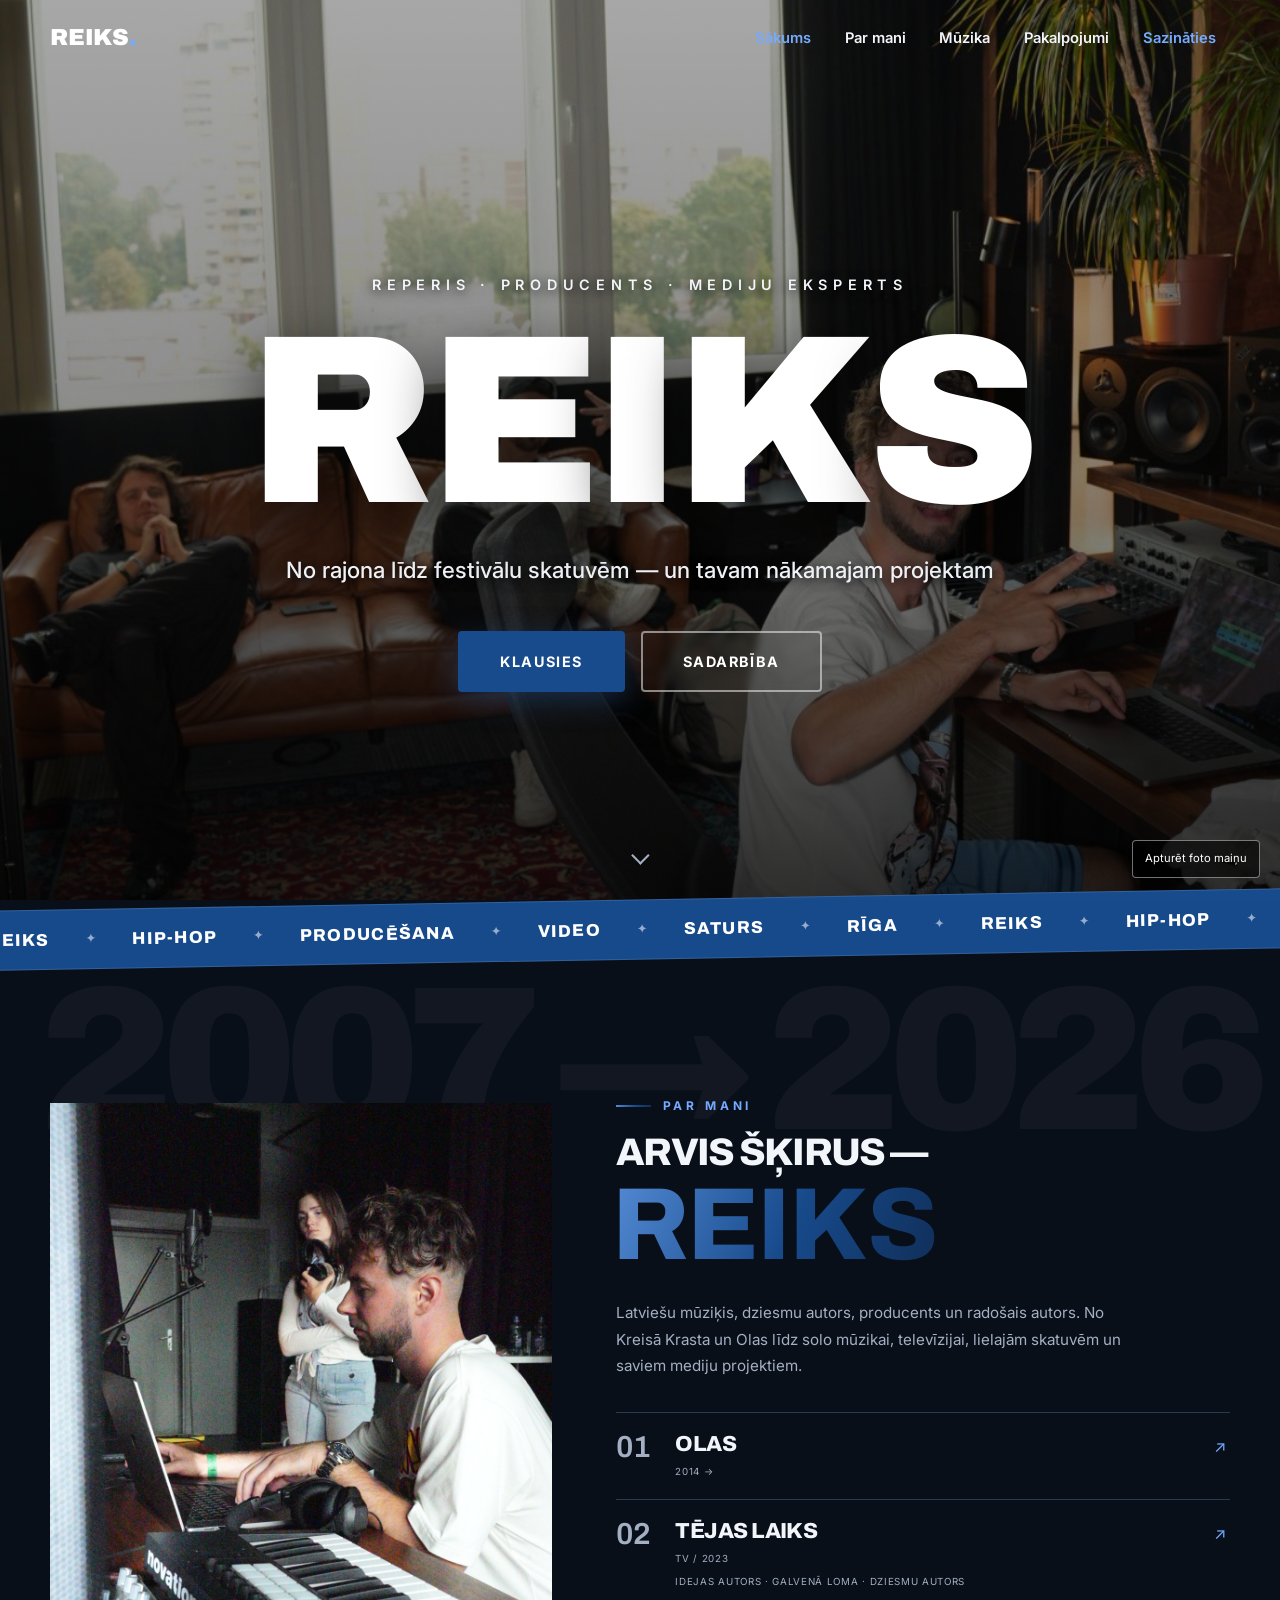
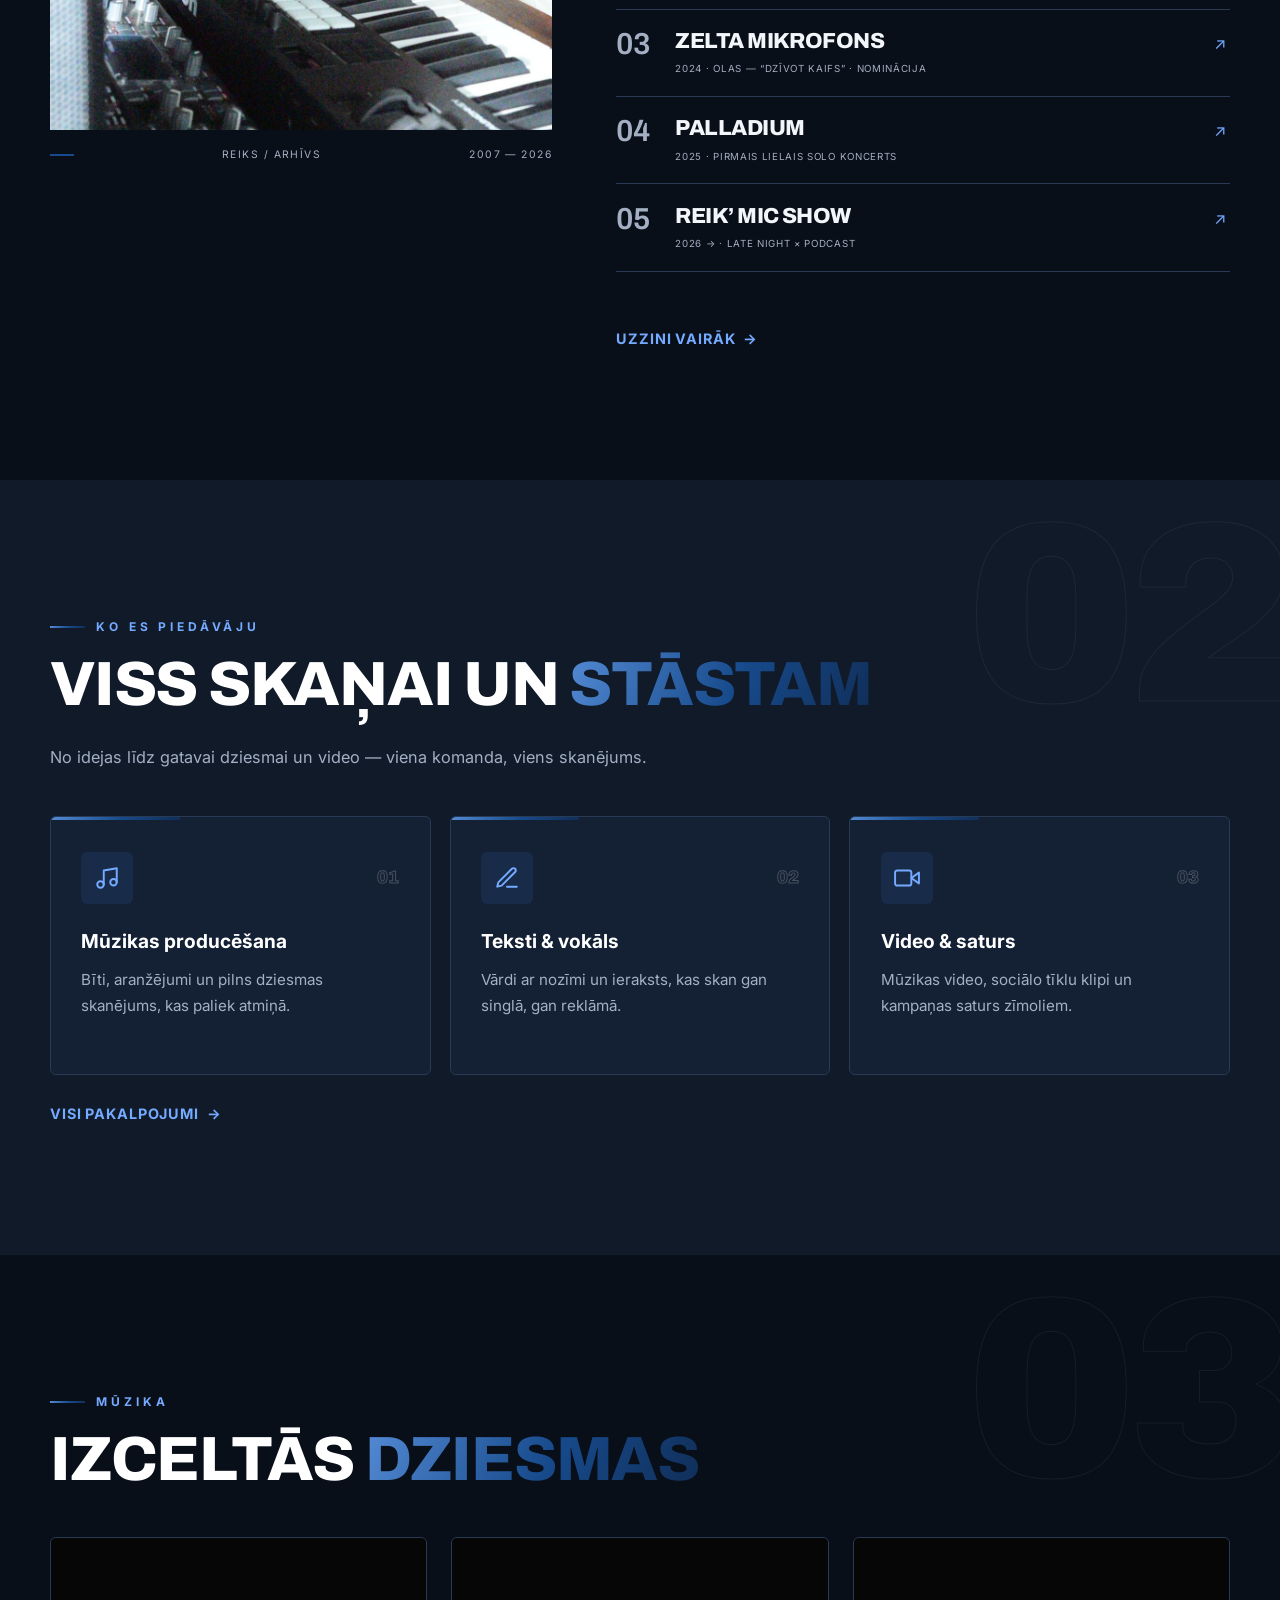
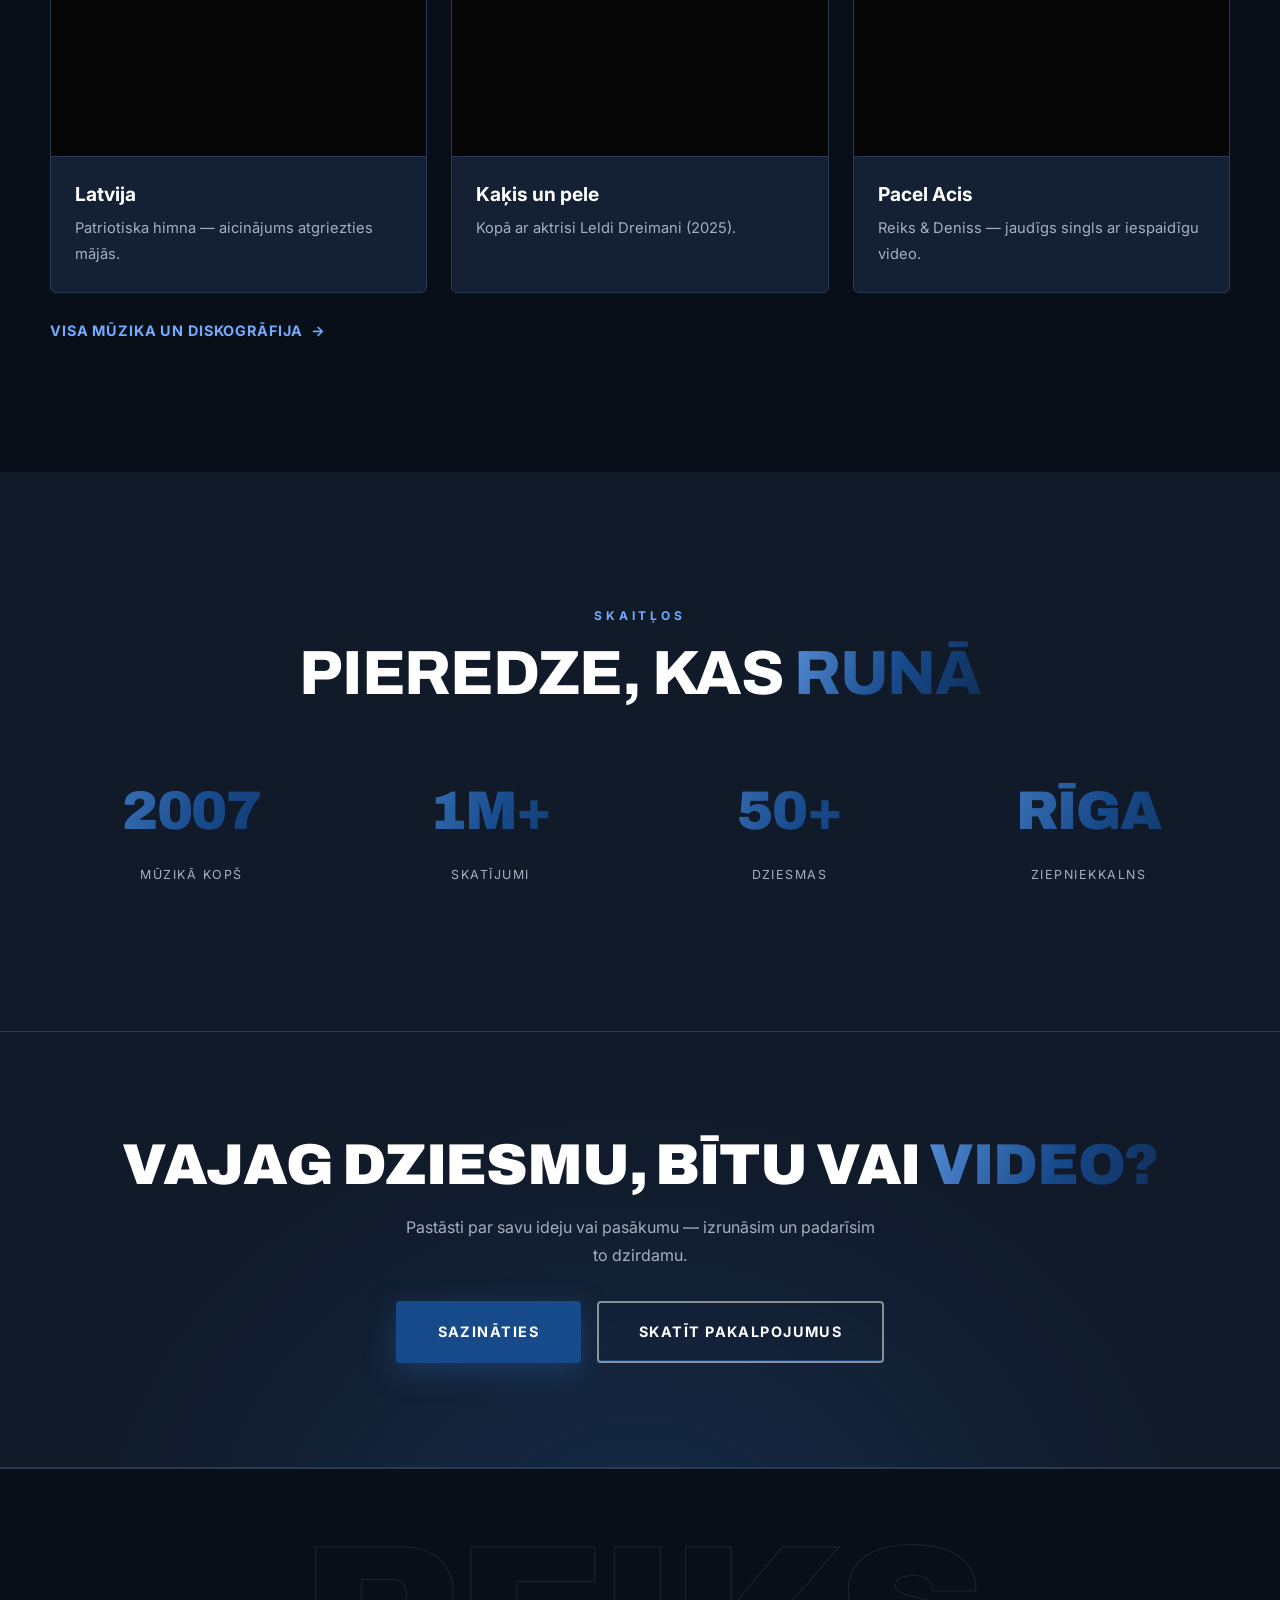
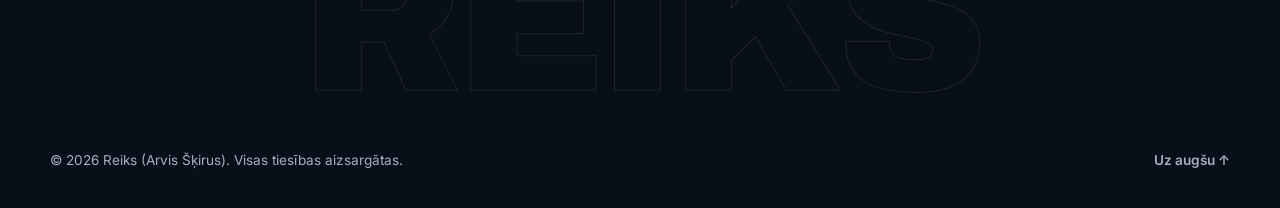
==== commit 5e77e9ed: "Remove decorative equalizer from homepage hero" ====
--- a/index.html
+++ b/index.html
@@ -68,10 +68,6 @@
         <div class="hero__actions">
           <a href="/music" class="btn btn--primary">Klausies</a>
           <a href="/services" class="btn btn--outline">Sadarbība</a>
-        </div>
-        <div class="hero__eq" aria-hidden="true">
-          <span></span><span></span><span></span><span></span><span></span>
-          <span></span><span></span><span></span><span></span><span></span>
         </div>
       </div>
       <button class="hero__pause" type="button" aria-pressed="false">Apturēt foto maiņu</button>
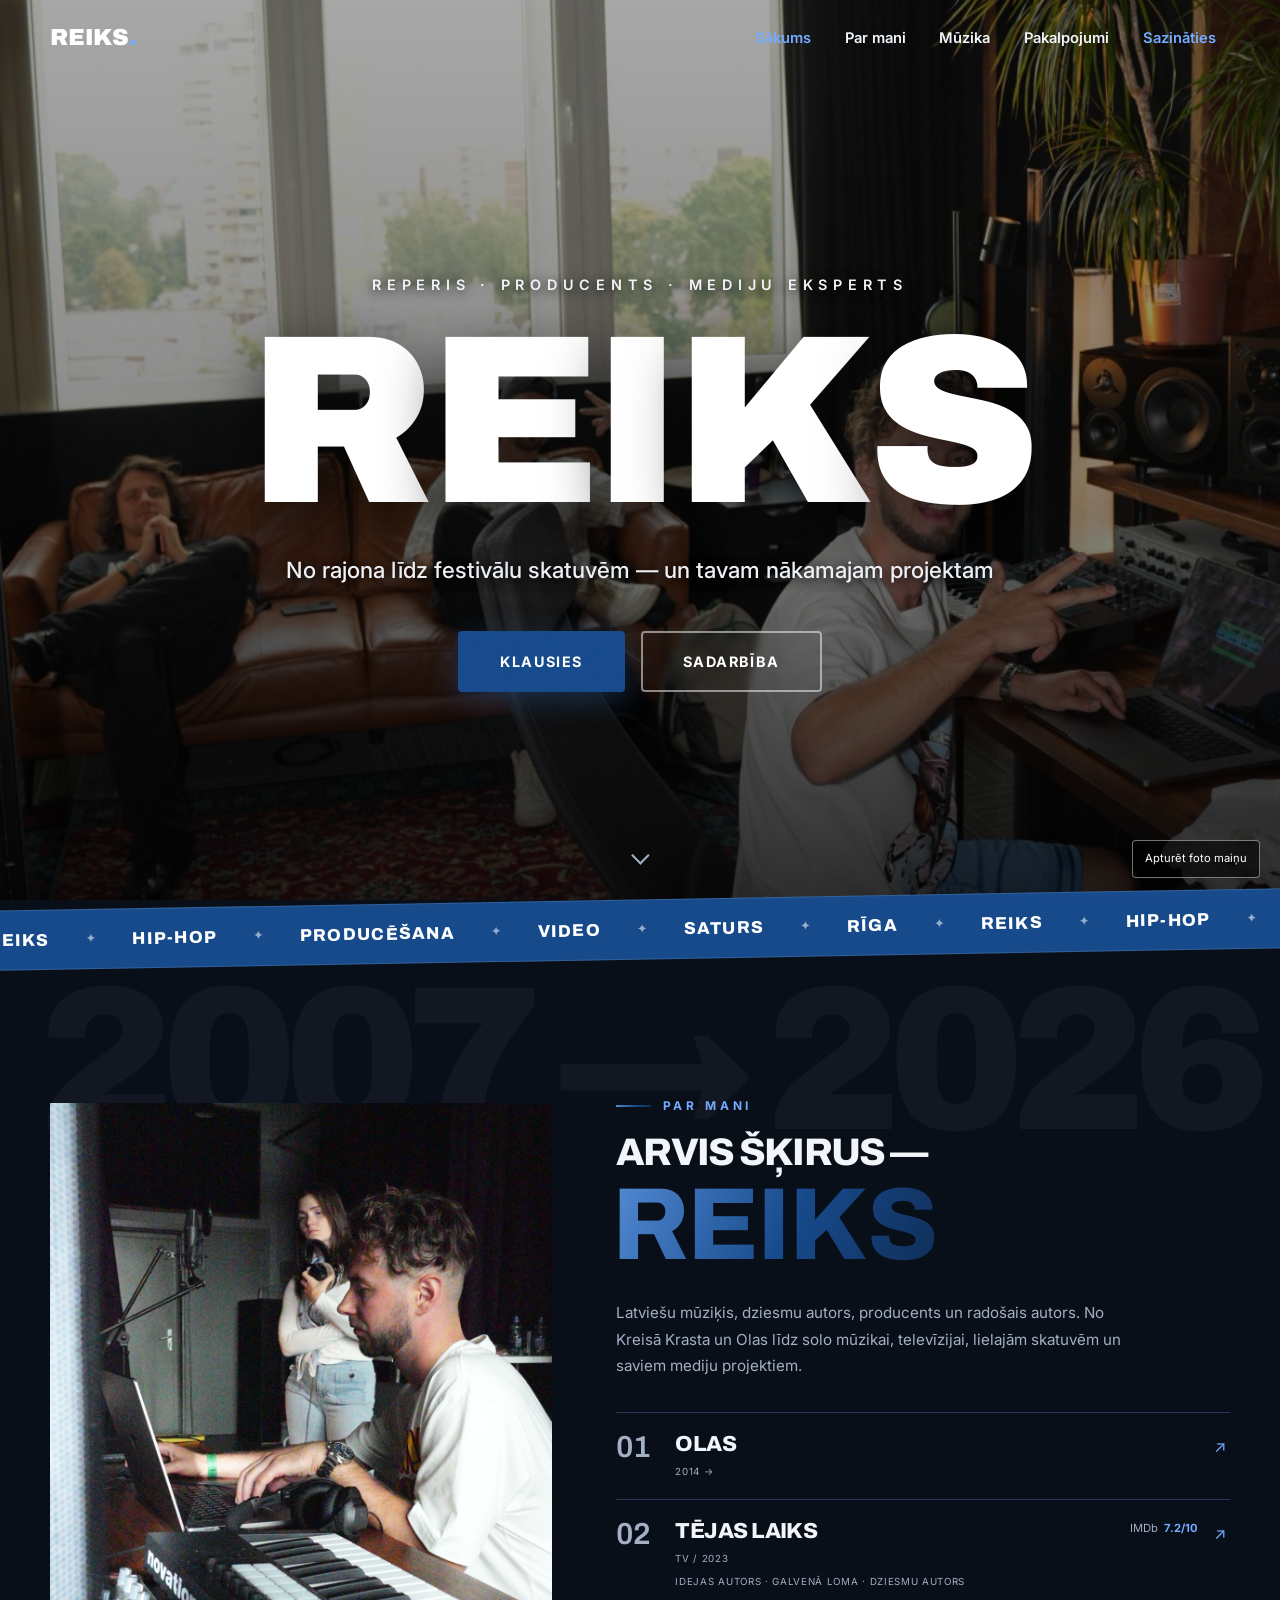
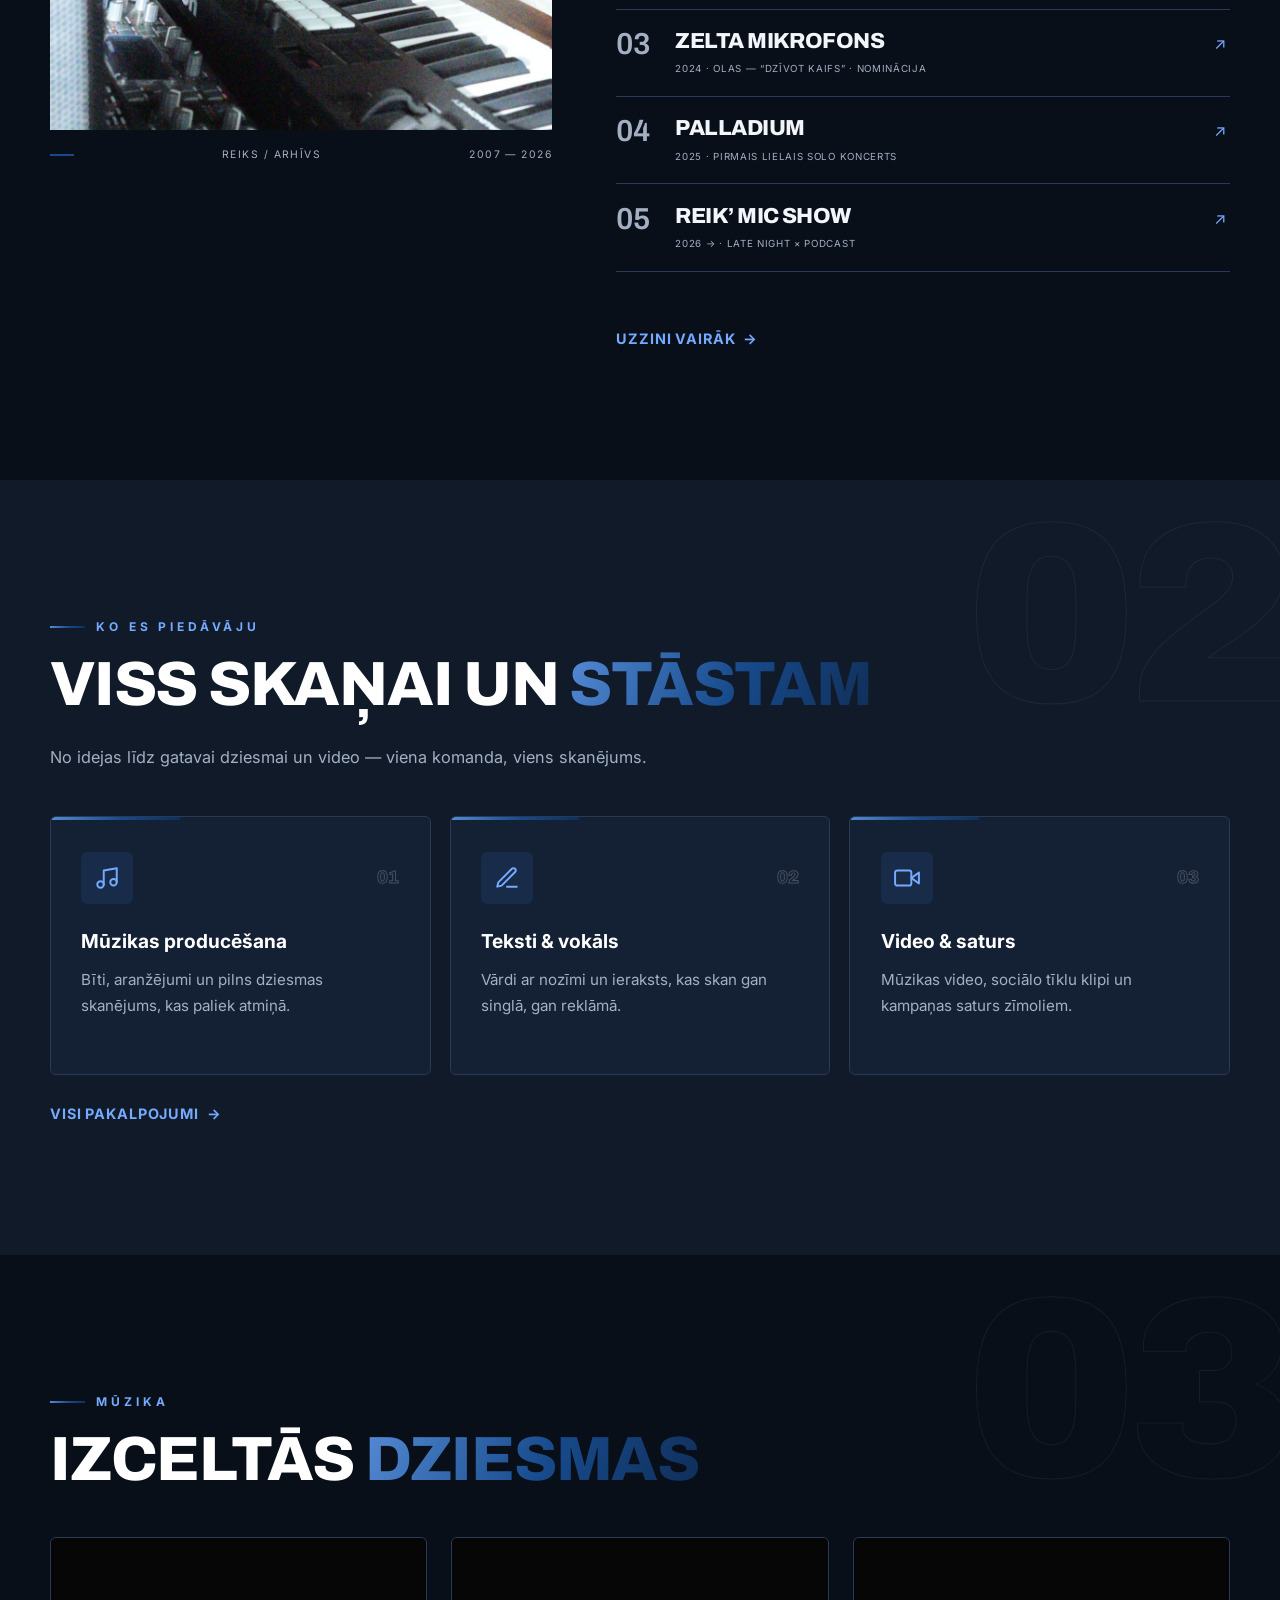
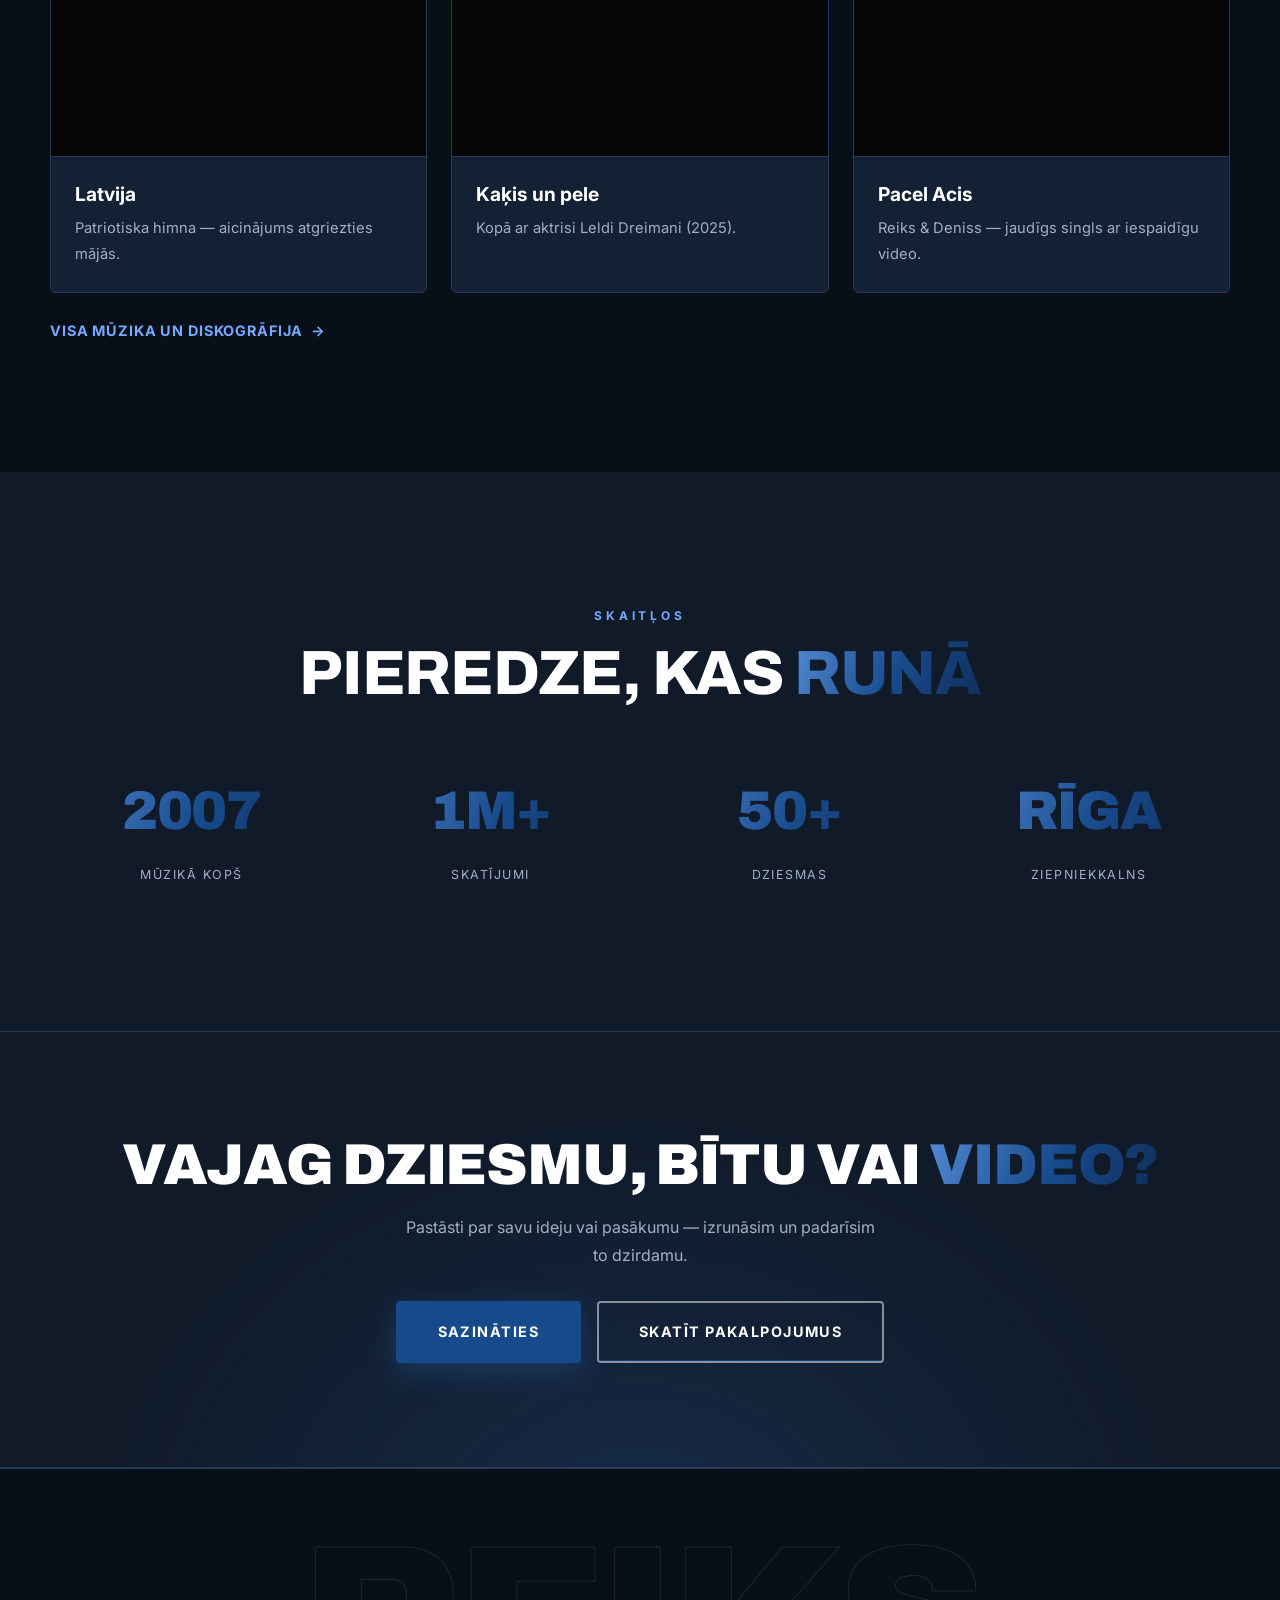
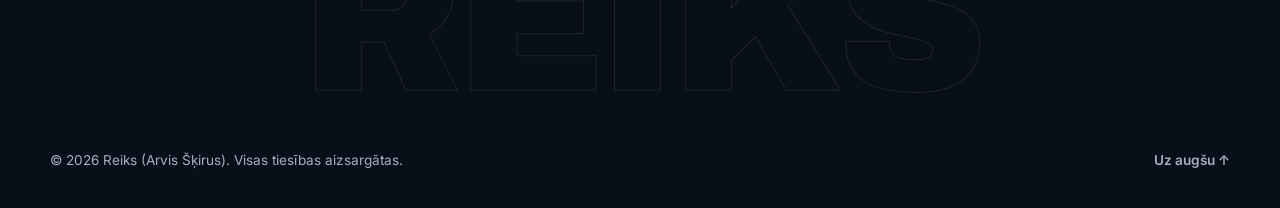
==== commit 4832188e: "Add achievement visuals and compact IMDb rating to homepage" ====
--- a/index.html
+++ b/index.html
@@ -93,7 +93,7 @@
         <figure class="career__media reveal">
           <div class="career__stage">
             <img class="career__image is-active" data-career-image="portrait" src="assets/images/DSC04987.jpg" alt="Reiks mūzikas studijā" width="1080" height="1616" loading="lazy">
-            <img class="career__image" data-career-image="olas" src="assets/images/about/olas.svg" alt="OLAS — arhīva attēla vietturis" width="800" height="1000" loading="lazy" aria-hidden="true"><img class="career__image" data-career-image="tejas-laiks" src="assets/images/about/tejas-laiks.svg" alt="TĒJAS LAIKS — arhīva attēla vietturis" width="800" height="1000" loading="lazy" aria-hidden="true"><img class="career__image" data-career-image="zelta-mikrofons" src="assets/images/about/zelta-mikrofons.svg" alt="ZELTA MIKROFONS — arhīva attēla vietturis" width="800" height="1000" loading="lazy" aria-hidden="true"><img class="career__image" data-career-image="palladium" src="assets/images/about/palladium.svg" alt="PALLADIUM — arhīva attēla vietturis" width="800" height="1000" loading="lazy" aria-hidden="true"><img class="career__image" data-career-image="reik-mic-show" src="assets/images/about/reik-mic-show.svg" alt="REIK’ MIC SHOW — arhīva attēla vietturis" width="800" height="1000" loading="lazy" aria-hidden="true">
+            <img class="career__image" data-career-image="olas" src="assets/images/about/olas-photo.jpg" alt="Grupas OLAS dalībnieki — Arvis Reiks un Žanis Pavlovskis" width="500" height="500" loading="lazy" aria-hidden="true"><img class="career__image" data-career-image="tejas-laiks" src="assets/images/about/tejas-laiks-imdb.jpg" alt="Seriāla Tējas laiks plakāts no IMDb" width="380" height="562" loading="lazy" aria-hidden="true"><img class="career__image" data-career-image="zelta-mikrofons" src="assets/images/about/zelta-mikrofons-photo.jpg" alt="Zelta Mikrofons — balvas vizuālis pie OLAS nominācijas paziņojuma" width="1200" height="630" loading="lazy" aria-hidden="true"><img class="career__image" data-career-image="palladium" src="assets/images/about/palladium-photo.webp" alt="Reika solo koncerts Palladium — 2025. gada 14. novembris" width="1900" height="1000" loading="lazy" aria-hidden="true"><img class="career__image" data-career-image="reik-mic-show" src="assets/images/about/reik-mic-show-photo.jpg" alt="Reik Mic Show — epizode ar Alishuks M un Lāsmu Noviku" width="480" height="360" loading="lazy" aria-hidden="true">
           </div>
           <figcaption class="career__caption"><span>REIKS / ARHĪVS</span><span>2007 — 2026</span></figcaption>
         </figure>
@@ -105,27 +105,28 @@
       <button class="career__trigger" type="button" data-career="olas" aria-expanded="false" aria-controls="career-olas">
         <span class="career__number" aria-hidden="true">01</span><span class="career__copy"><span class="career__name">OLAS</span><span class="career__meta">2014 →</span></span><span class="career__arrow" aria-hidden="true">↗</span>
       </button>
-      <div class="career__inline" id="career-olas" hidden><img src="assets/images/about/olas.svg" alt="OLAS — arhīva attēla vietturis" width="800" height="1000" loading="lazy"></div>
+      <div class="career__inline" id="career-olas" hidden><img src="assets/images/about/olas-photo.jpg" alt="Grupas OLAS dalībnieki — Arvis Reiks un Žanis Pavlovskis" width="500" height="500" loading="lazy"></div>
     </li><li class="career__entry reveal">
       <button class="career__trigger" type="button" data-career="tejas-laiks" aria-expanded="false" aria-controls="career-tejas-laiks">
         <span class="career__number" aria-hidden="true">02</span><span class="career__copy"><span class="career__name">TĒJAS LAIKS</span><span class="career__meta">TV / 2023</span><span class="career__meta">IDEJAS AUTORS · GALVENĀ LOMA · DZIESMU AUTORS</span></span><span class="career__arrow" aria-hidden="true">↗</span>
       </button>
-      <div class="career__inline" id="career-tejas-laiks" hidden><img src="assets/images/about/tejas-laiks.svg" alt="TĒJAS LAIKS — arhīva attēla vietturis" width="800" height="1000" loading="lazy"></div>
+      <a class="career__rating" href="https://www.imdb.com/title/tt29414906/" target="_blank" rel="noopener noreferrer" title="IMDb: 7.2/10 no 42 vērtējumiem; pārbaudīts 05.10.2026">IMDb <strong>7.2/10</strong><span aria-hidden="true">↗</span></a>
+      <div class="career__inline" id="career-tejas-laiks" hidden><img src="assets/images/about/tejas-laiks-imdb.jpg" alt="Seriāla Tējas laiks plakāts no IMDb" width="380" height="562" loading="lazy"></div>
     </li><li class="career__entry reveal">
       <button class="career__trigger" type="button" data-career="zelta-mikrofons" aria-expanded="false" aria-controls="career-zelta-mikrofons">
         <span class="career__number" aria-hidden="true">03</span><span class="career__copy"><span class="career__name">ZELTA MIKROFONS</span><span class="career__meta">2024 · OLAS — “DZĪVOT KAIFS” · NOMINĀCIJA</span></span><span class="career__arrow" aria-hidden="true">↗</span>
       </button>
-      <div class="career__inline" id="career-zelta-mikrofons" hidden><img src="assets/images/about/zelta-mikrofons.svg" alt="ZELTA MIKROFONS — arhīva attēla vietturis" width="800" height="1000" loading="lazy"></div>
+      <div class="career__inline" id="career-zelta-mikrofons" hidden><img src="assets/images/about/zelta-mikrofons-photo.jpg" alt="Zelta Mikrofons — balvas vizuālis pie OLAS nominācijas paziņojuma" width="1200" height="630" loading="lazy"></div>
     </li><li class="career__entry reveal">
       <button class="career__trigger" type="button" data-career="palladium" aria-expanded="false" aria-controls="career-palladium">
         <span class="career__number" aria-hidden="true">04</span><span class="career__copy"><span class="career__name">PALLADIUM</span><span class="career__meta">2025 · PIRMAIS LIELAIS SOLO KONCERTS</span></span><span class="career__arrow" aria-hidden="true">↗</span>
       </button>
-      <div class="career__inline" id="career-palladium" hidden><img src="assets/images/about/palladium.svg" alt="PALLADIUM — arhīva attēla vietturis" width="800" height="1000" loading="lazy"></div>
+      <div class="career__inline" id="career-palladium" hidden><img src="assets/images/about/palladium-photo.webp" alt="Reika solo koncerts Palladium — 2025. gada 14. novembris" width="1900" height="1000" loading="lazy"></div>
     </li><li class="career__entry reveal">
       <button class="career__trigger" type="button" data-career="reik-mic-show" aria-expanded="false" aria-controls="career-reik-mic-show">
         <span class="career__number" aria-hidden="true">05</span><span class="career__copy"><span class="career__name">REIK’ MIC SHOW</span><span class="career__meta">2026 → · LATE NIGHT × PODCAST</span></span><span class="career__arrow" aria-hidden="true">↗</span>
       </button>
-      <div class="career__inline" id="career-reik-mic-show" hidden><img src="assets/images/about/reik-mic-show.svg" alt="REIK’ MIC SHOW — arhīva attēla vietturis" width="800" height="1000" loading="lazy"></div>
+      <div class="career__inline" id="career-reik-mic-show" hidden><img src="assets/images/about/reik-mic-show-photo.jpg" alt="Reik Mic Show — epizode ar Alishuks M un Lāsmu Noviku" width="480" height="360" loading="lazy"></div>
     </li></ol>
           <a href="/about" class="arrow-link reveal">Uzzini vairāk <span aria-hidden="true">→</span></a>
         </div>
--- a/career.css
+++ b/career.css
@@ -39,3 +39,27 @@
   .career *, .career *::after { transition: none !important; animation: none !important; }
   .career__image, .career__entry.is-active .career__arrow { transform: none; }
 }
+
+/* Preserve both OLAS members in the square artist photograph. */
+.career__image[data-career-image="olas"], #career-olas img { object-fit: contain; background: var(--color-bg-alt); }
+
+/* Keep the complete performance scene visible. */
+.career__image[data-career-image="tejas-laiks"], #career-tejas-laiks img { object-fit: contain; background: var(--color-bg-alt); }
+
+/* Align the compact rating with the project title; keep it a separate link. */
+.career__entry:has(.career__rating) .career__name { padding-right: 7.5rem; }
+.career__rating { position: absolute; top: 1.2rem; right: 2rem; display: inline-flex; align-items: baseline; gap: .4rem; color: var(--color-text-dim); font-size: .7rem; line-height: 1.7; text-decoration: none; white-space: nowrap; }
+.career__rating strong { color: var(--color-accent-hi); }
+.career__rating > span { display: none; }
+.career__rating:hover, .career__rating:focus-visible { color: var(--color-text); text-decoration: underline; }
+@media(max-width:480px) {
+ .career__entry:has(.career__rating) .career__name { padding-right: 6.1rem; }
+ .career__rating { right: 1.7rem; font-size: .6rem; gap: .3rem; }
+ .career__entry:has(.career__rating) .career__name { font-size: 1rem; }
+}
+
+.career__image[data-career-image="zelta-mikrofons"], #career-zelta-mikrofons img { object-fit: contain; background: var(--color-bg-alt); }
+
+.career__image[data-career-image="palladium"], #career-palladium img { object-fit: contain; background: var(--color-bg-alt); }
+
+.career__image[data-career-image="reik-mic-show"], #career-reik-mic-show img { object-fit: contain; background: var(--color-bg-alt); }
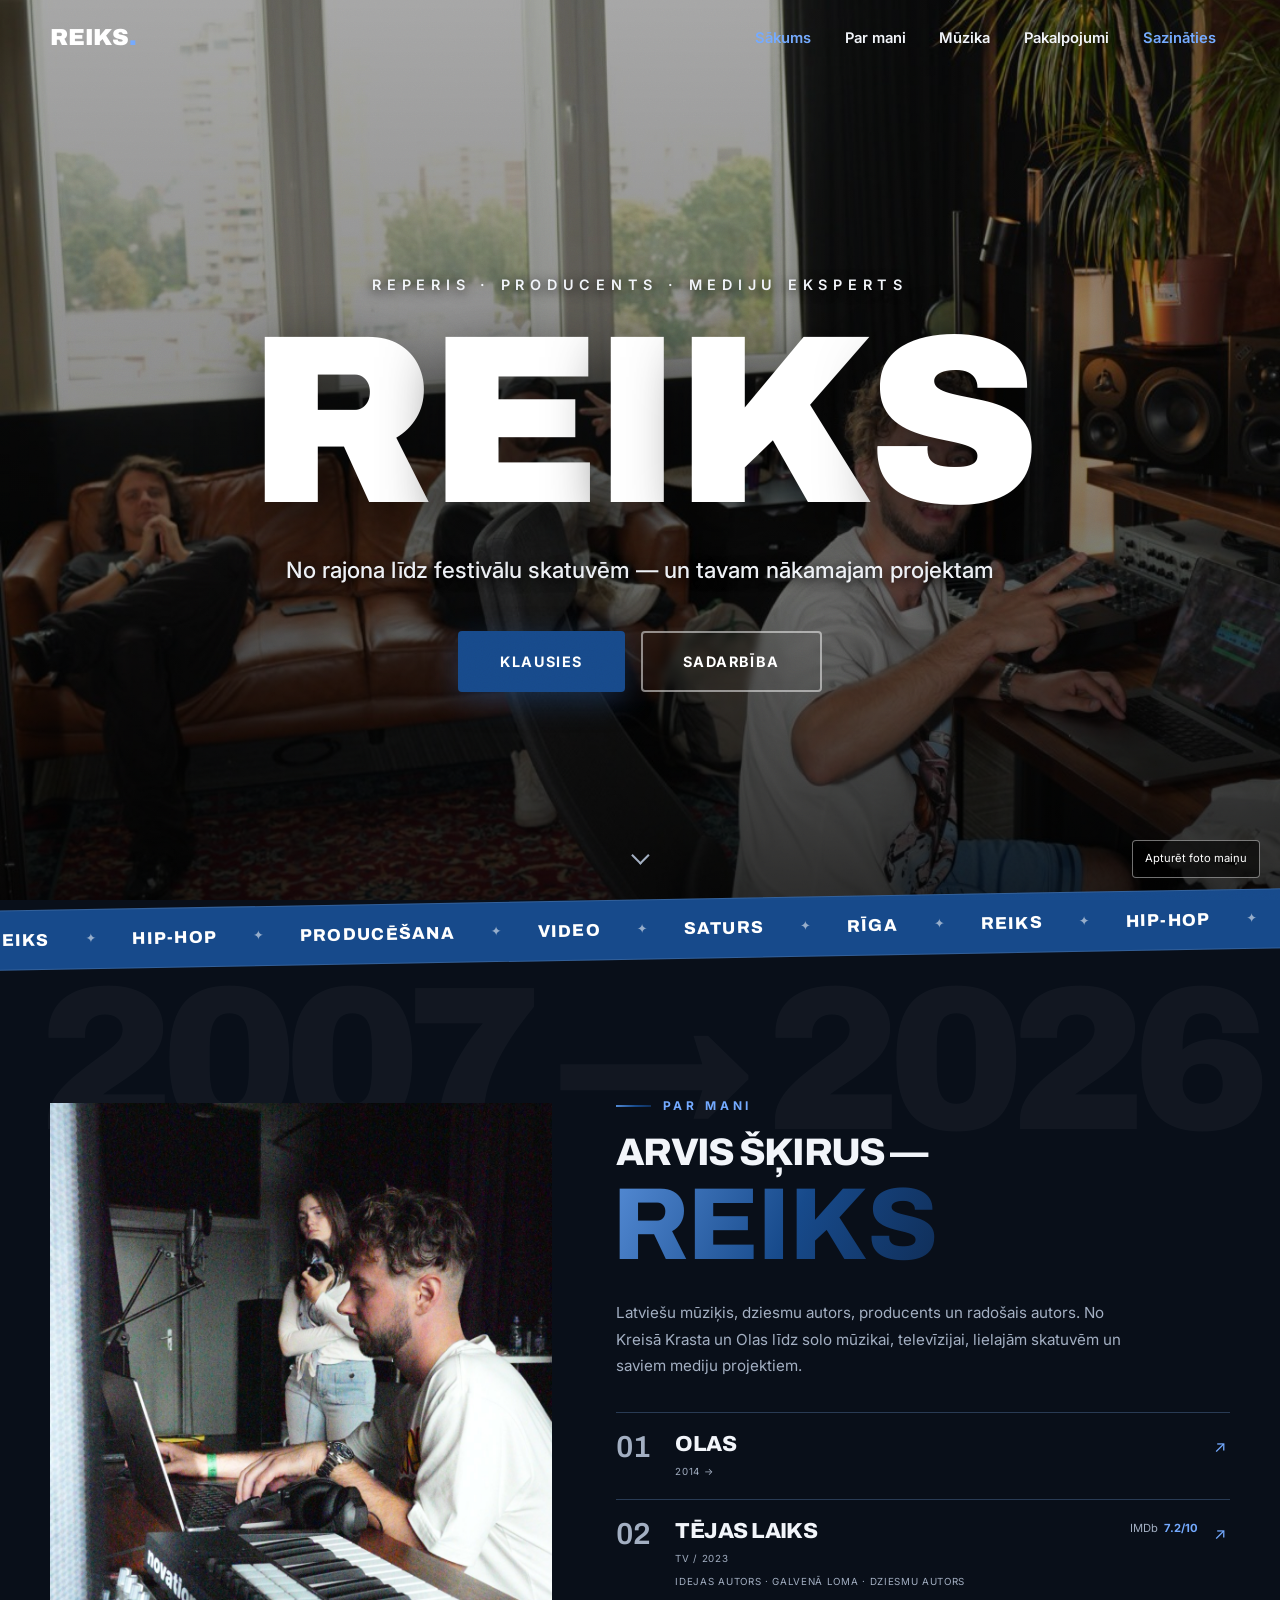
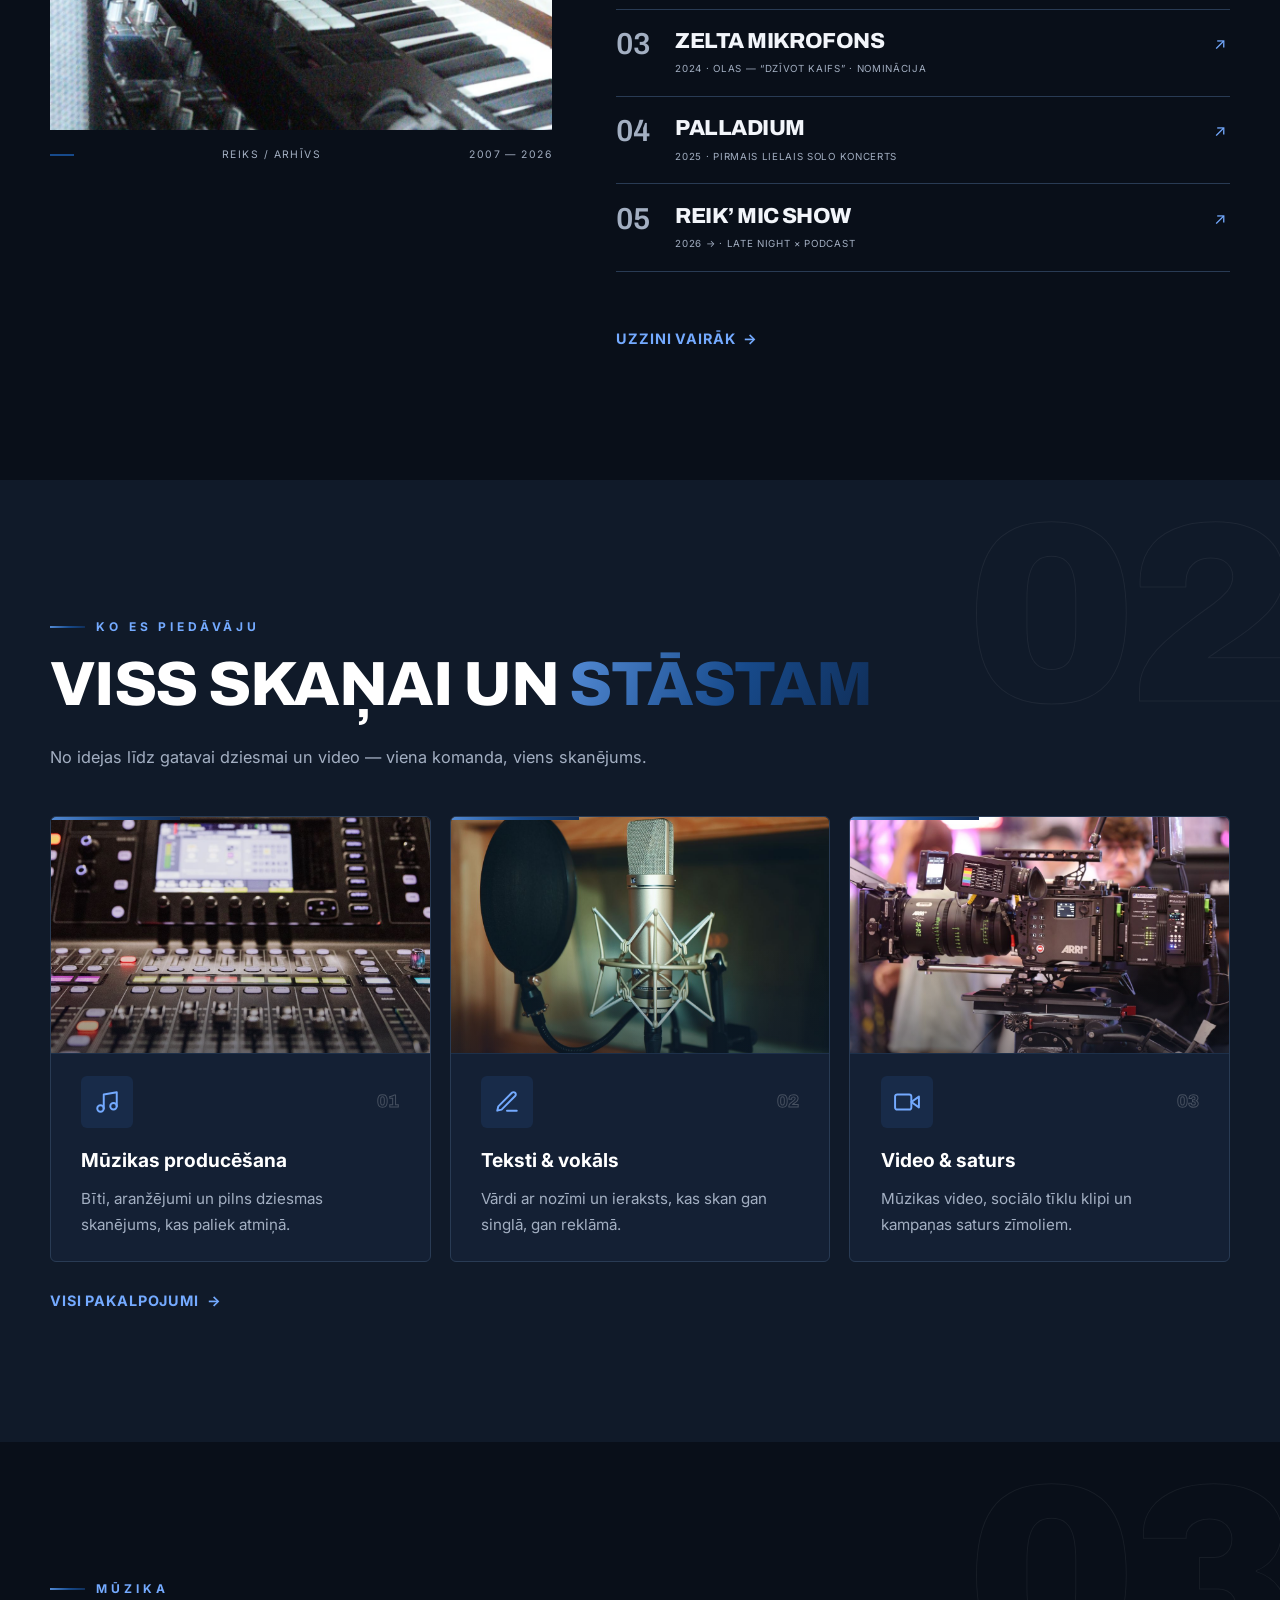
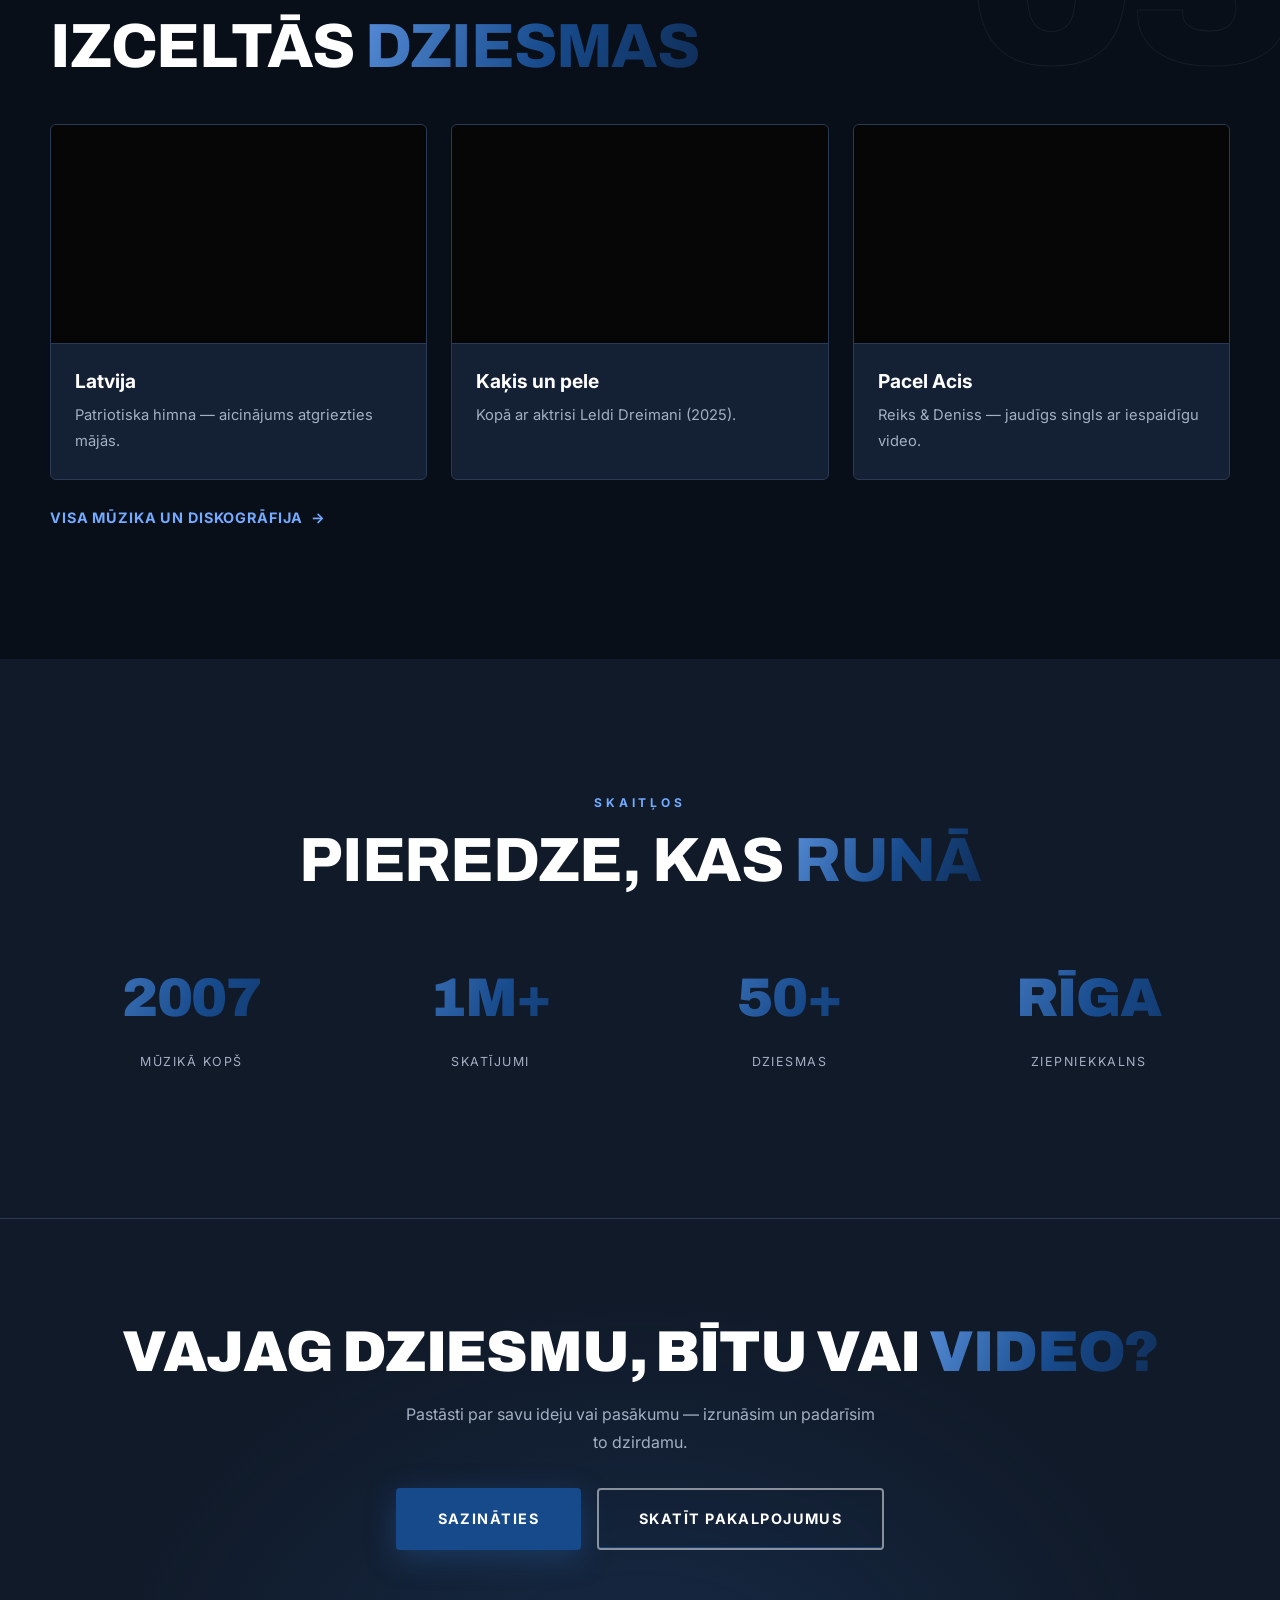
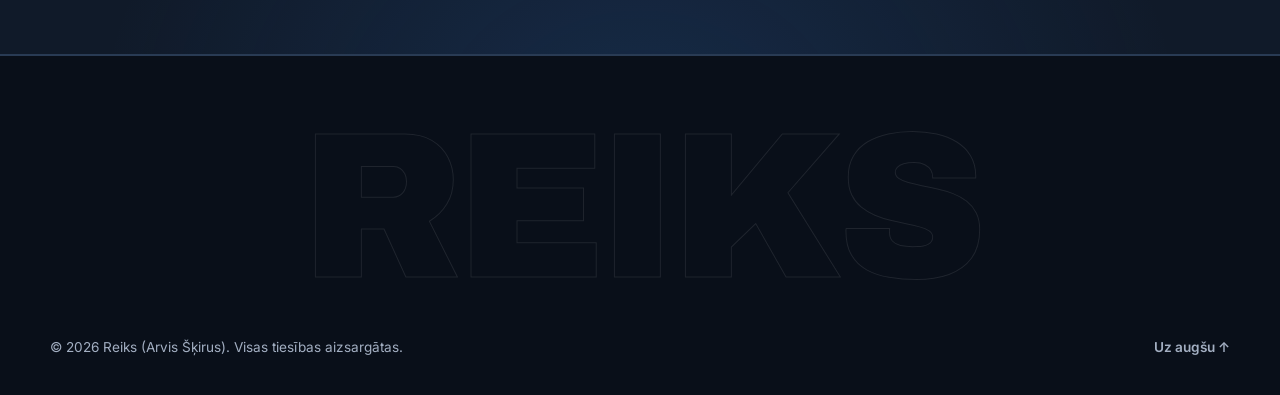
==== commit f5f7463c: "Add distinct photography to homepage service cards" ====
--- a/index.html
+++ b/index.html
@@ -146,7 +146,8 @@
         </p>
 
         <div class="services-grid">
-          <article class="service-card glow-card reveal">
+          <article class="service-card service-card--visual glow-card reveal">
+            <div class="service-card__media"><img class="service-card__photo service-card__photo--production" src="assets/images/services/production.jpg" alt="Mūzikas studijas miksēšanas pults" loading="lazy" decoding="async"></div>
             <div class="service-card__head">
               <div class="service-card__icon" aria-hidden="true">
                 <svg viewBox="0 0 24 24" fill="none" stroke="currentColor" stroke-width="1.8" stroke-linecap="round" stroke-linejoin="round"><path d="M9 18V5l12-2v13"/><circle cx="6" cy="18" r="3"/><circle cx="18" cy="16" r="3"/></svg>
@@ -157,7 +158,8 @@
             <p class="service-card__text">Bīti, aranžējumi un pilns dziesmas skanējums, kas paliek atmiņā.</p>
           </article>
 
-          <article class="service-card glow-card reveal">
+          <article class="service-card service-card--visual glow-card reveal">
+            <div class="service-card__media"><img class="service-card__photo service-card__photo--vocals" src="assets/images/services/vocals.jpg" alt="Studijas mikrofons ar popfiltru vokāla ierakstam" loading="lazy" decoding="async"></div>
             <div class="service-card__head">
               <div class="service-card__icon" aria-hidden="true">
                 <svg viewBox="0 0 24 24" fill="none" stroke="currentColor" stroke-width="1.8" stroke-linecap="round" stroke-linejoin="round"><path d="M12 20h9"/><path d="M16.5 3.5a2.121 2.121 0 0 1 3 3L7 19l-4 1 1-4L16.5 3.5z"/></svg>
@@ -168,7 +170,8 @@
             <p class="service-card__text">Vārdi ar nozīmi un ieraksts, kas skan gan singlā, gan reklāmā.</p>
           </article>
 
-          <article class="service-card glow-card reveal">
+          <article class="service-card service-card--visual glow-card reveal">
+            <div class="service-card__media"><img class="service-card__photo service-card__photo--video" src="assets/images/services/video.jpg" alt="Profesionāla kino kamera filmēšanas laukumā" loading="lazy" decoding="async"></div>
             <div class="service-card__head">
               <div class="service-card__icon" aria-hidden="true">
                 <svg viewBox="0 0 24 24" fill="none" stroke="currentColor" stroke-width="1.8" stroke-linecap="round" stroke-linejoin="round"><path d="M23 7l-7 5 7 5V7z"/><rect x="1" y="5" width="15" height="14" rx="2" ry="2"/></svg>
--- a/styles.css
+++ b/styles.css
@@ -1356,3 +1356,17 @@
   .hero--photos .hero__kicker { letter-spacing: .2em; }
 }
 @media (prefers-reduced-motion: reduce) { .hero__slide { transition: none; } }
+
+/* Photographic service previews on the landing page. */
+#prasmes .service-card--visual { padding: 0 0 1.4rem; overflow: hidden; }
+#prasmes .service-card__media { position: relative; aspect-ratio: 16 / 10; overflow: hidden; background: #0b1422; border-bottom: 1px solid rgba(103, 158, 232, .2); }
+#prasmes .service-card__media::after { content: ""; position: absolute; inset: 0; pointer-events: none; background: linear-gradient(180deg, transparent 55%, rgba(12, 23, 40, .45)); }
+#prasmes .service-card__photo { display: block; width: 100%; height: 100%; object-fit: cover; transition: transform .45s ease; }
+#prasmes .service-card__photo--production { object-position: 50% 76%; }
+#prasmes .service-card__photo--vocals { object-position: 50% 45%; }
+#prasmes .service-card__photo--video { object-position: center; }
+#prasmes .service-card--visual:hover .service-card__photo { transform: scale(1.035); }
+#prasmes .service-card__head { margin: 1.4rem 1.9rem 1rem; }
+#prasmes .service-card__title, #prasmes .service-card__text { margin-left: 1.9rem; margin-right: 1.9rem; }
+#prasmes .service-card__text { margin-bottom: 0; }
+@media (prefers-reduced-motion: reduce) { #prasmes .service-card__photo { transition: none; } #prasmes .service-card--visual:hover .service-card__photo { transform: none; } }
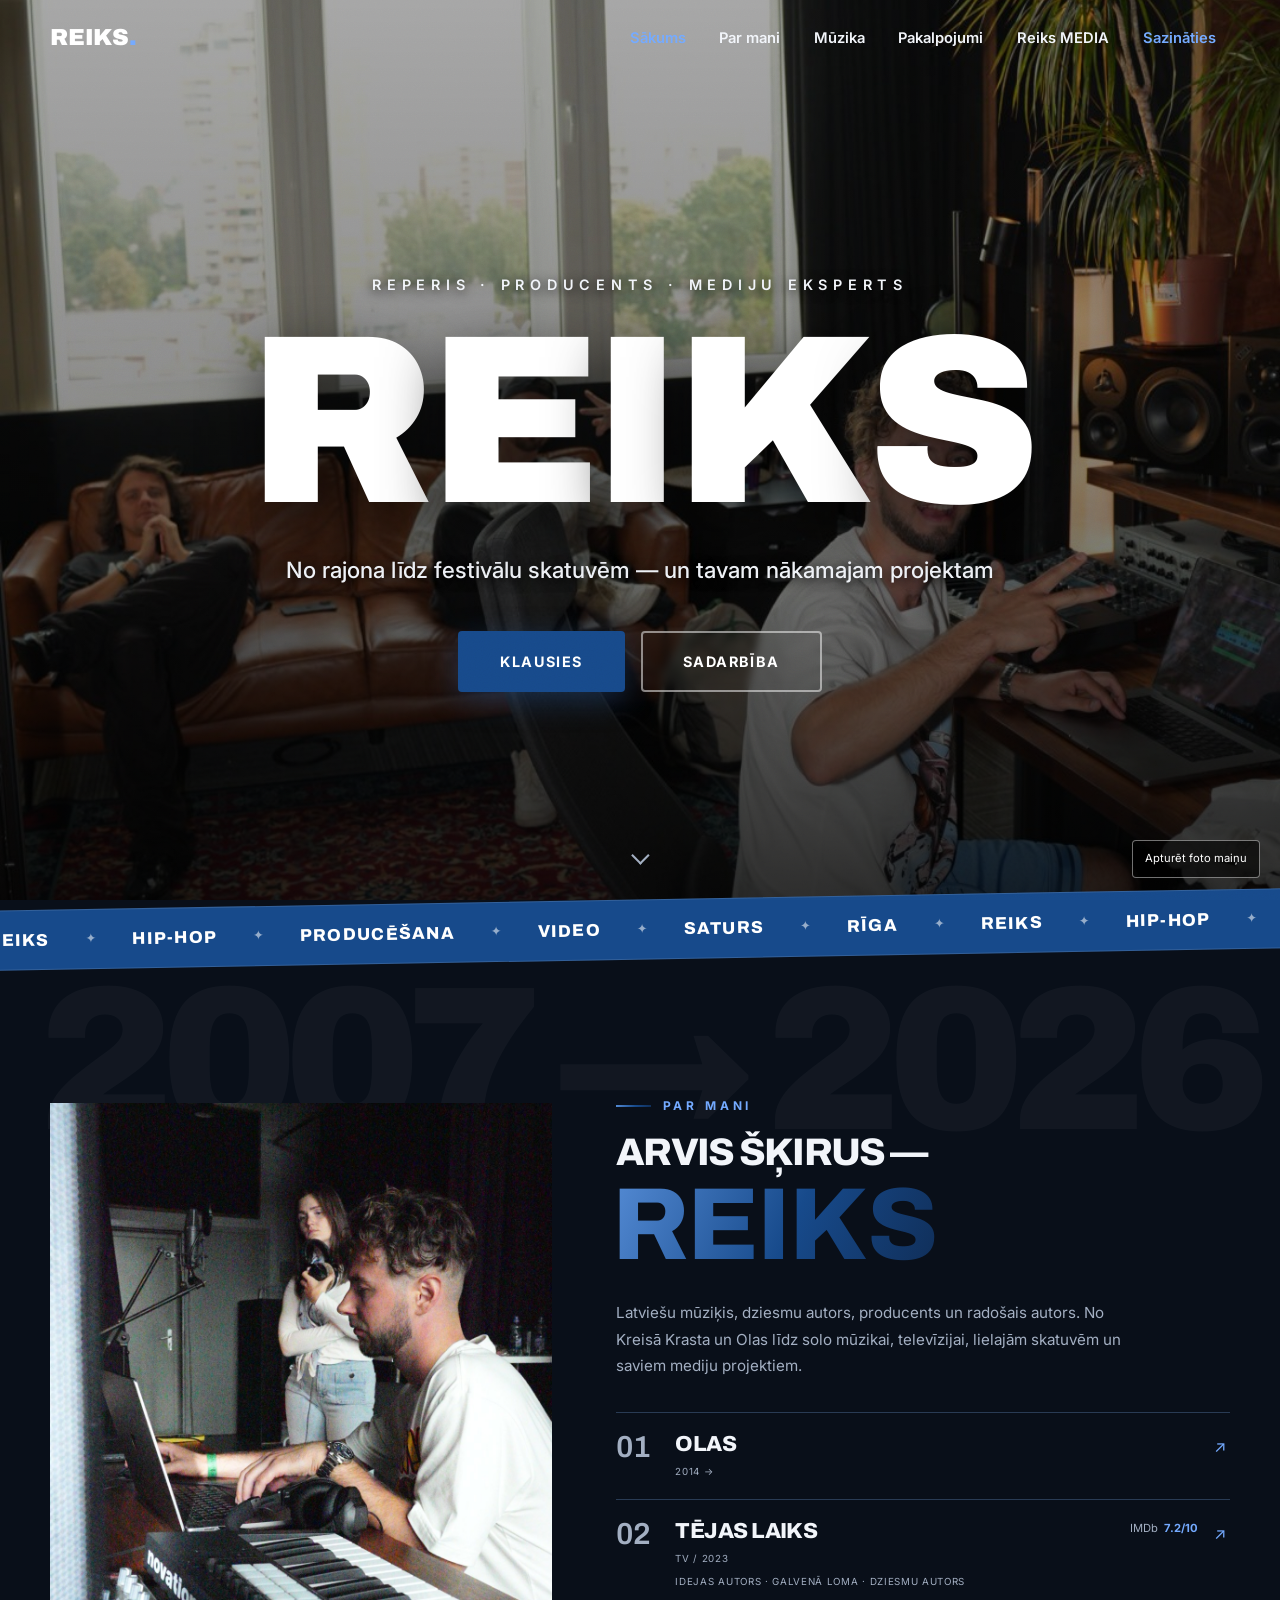
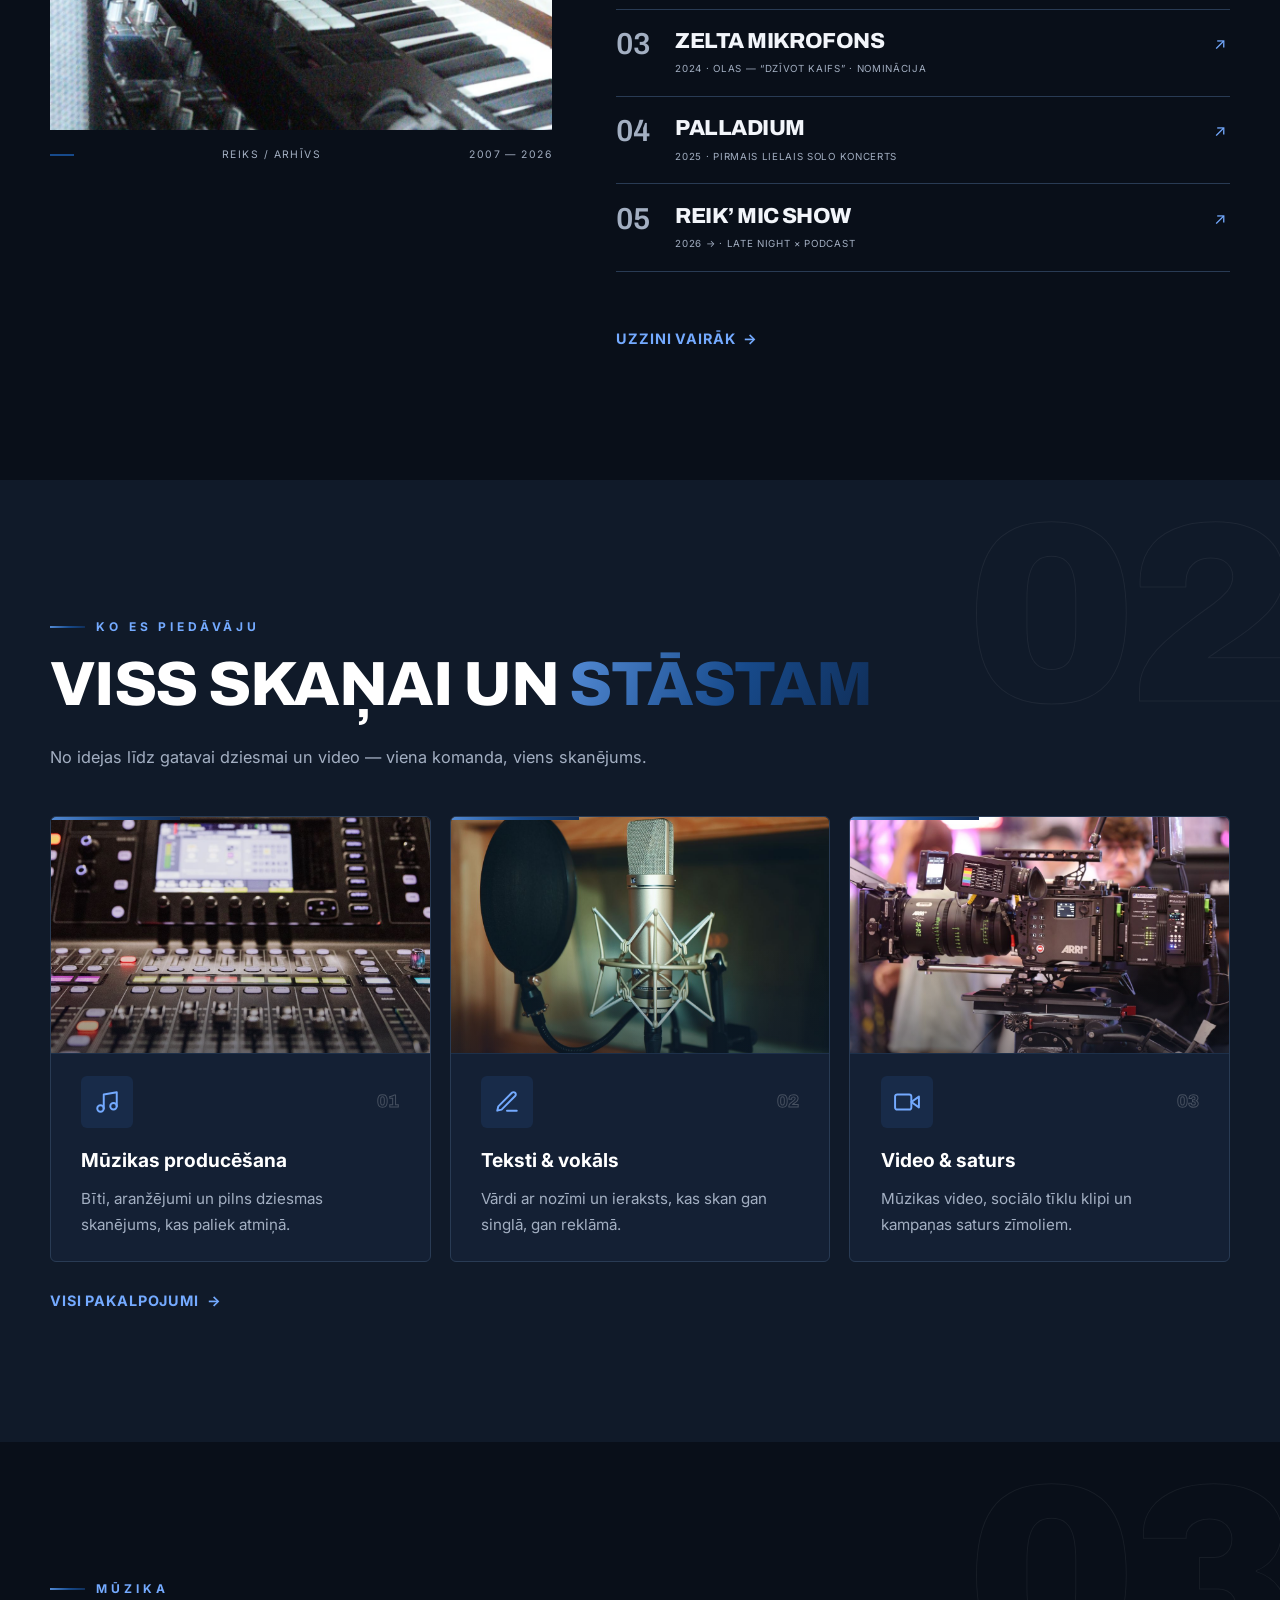
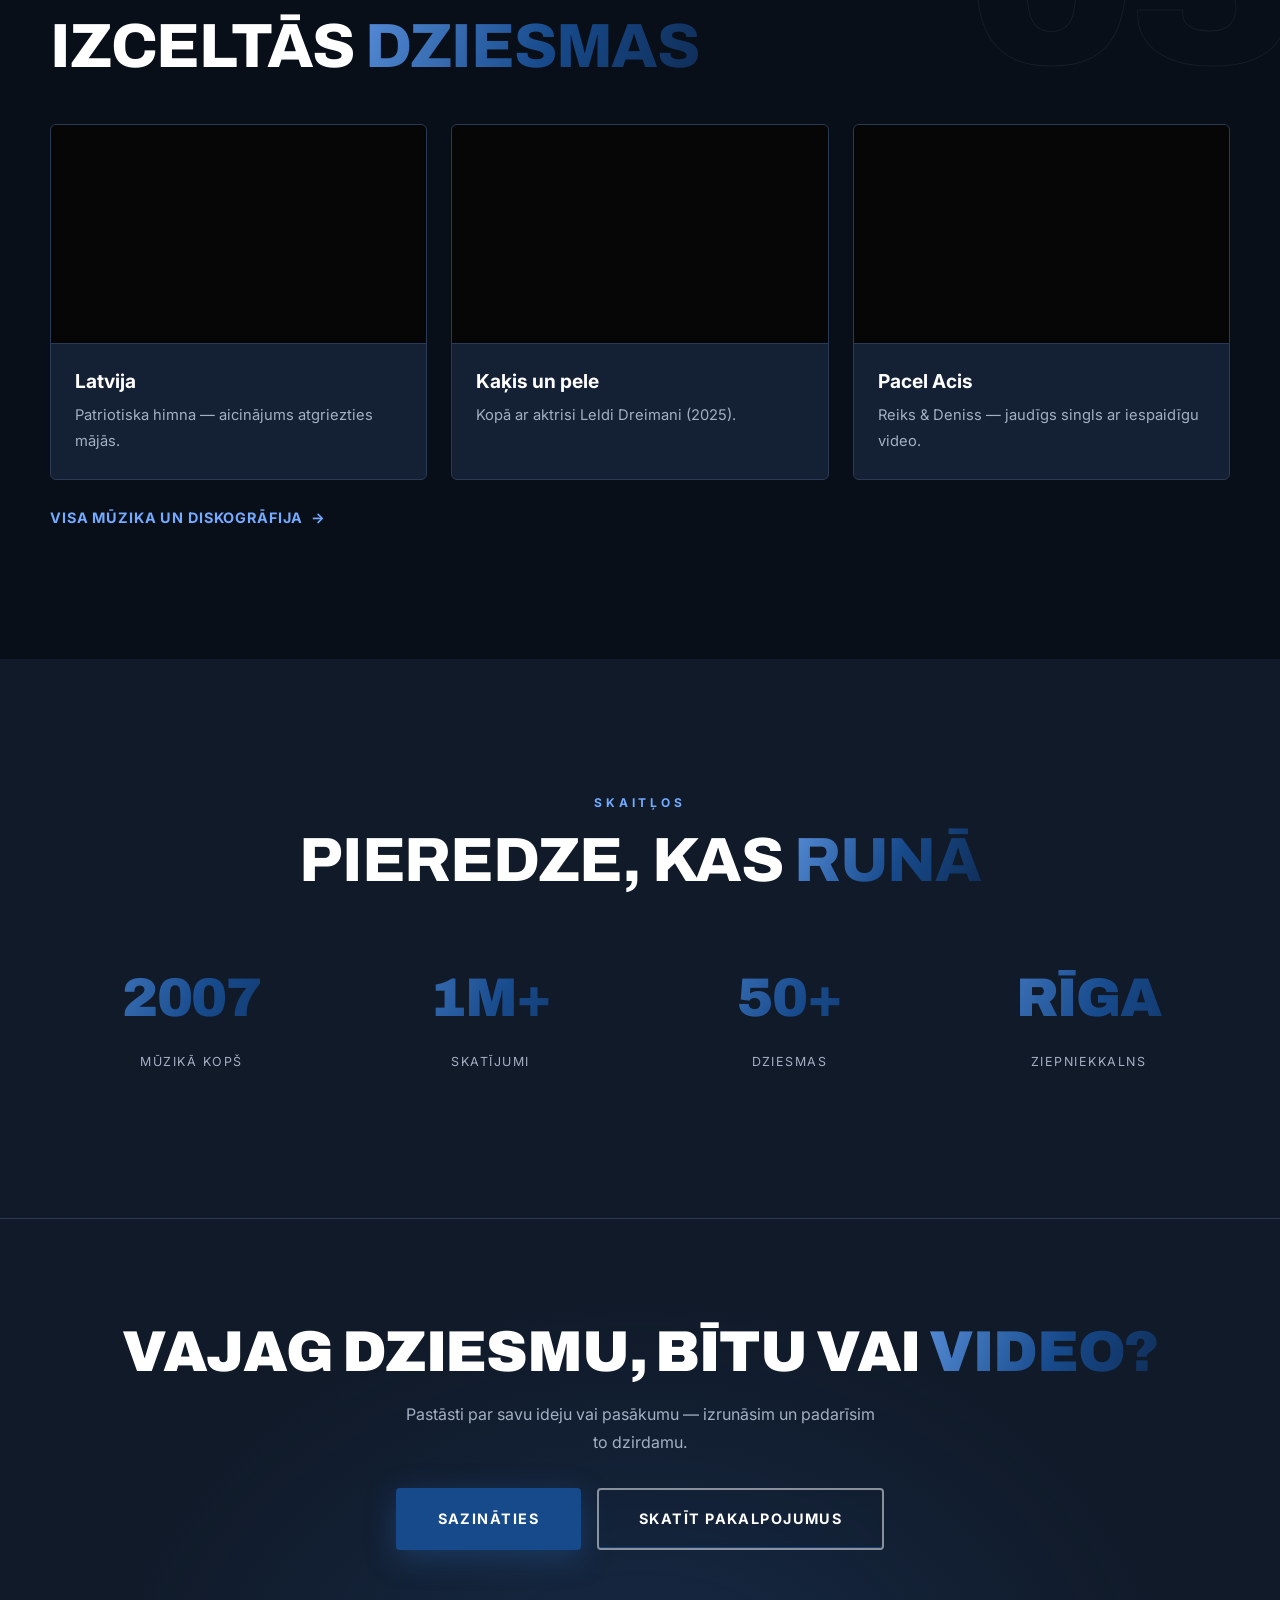
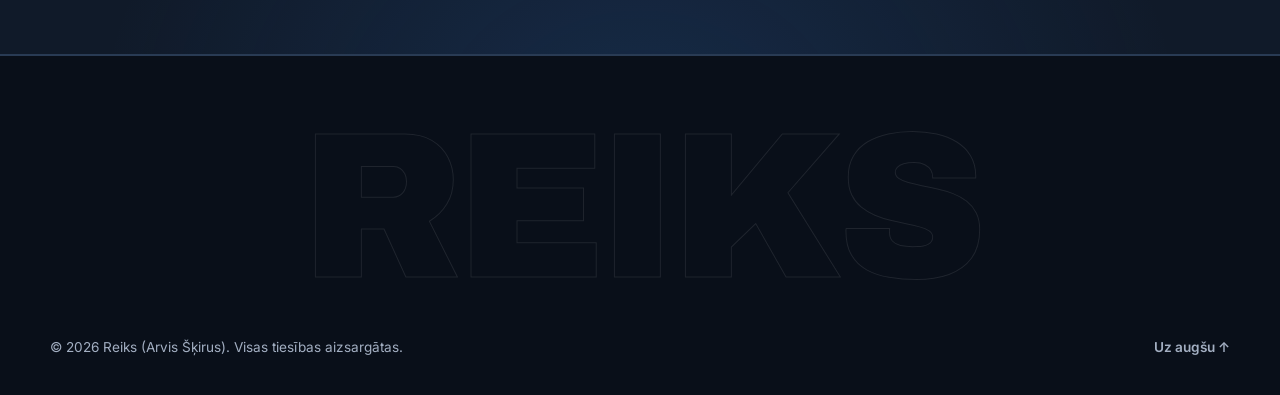
==== commit 6399b2a2: "Add Reiks MEDIA agency page and site navigation" ====
--- a/index.html
+++ b/index.html
@@ -45,6 +45,7 @@
         <li><a href="/about" class="nav__link">Par mani</a></li>
         <li><a href="/music" class="nav__link">Mūzika</a></li>
         <li><a href="/services" class="nav__link">Pakalpojumi</a></li>
+        <li><a href="/media" class="nav__link">Reiks MEDIA</a></li>
         <li><a href="/services#kontakti" class="nav__link nav__link--cta">Sazināties</a></li>
       </ul>
     </nav>
